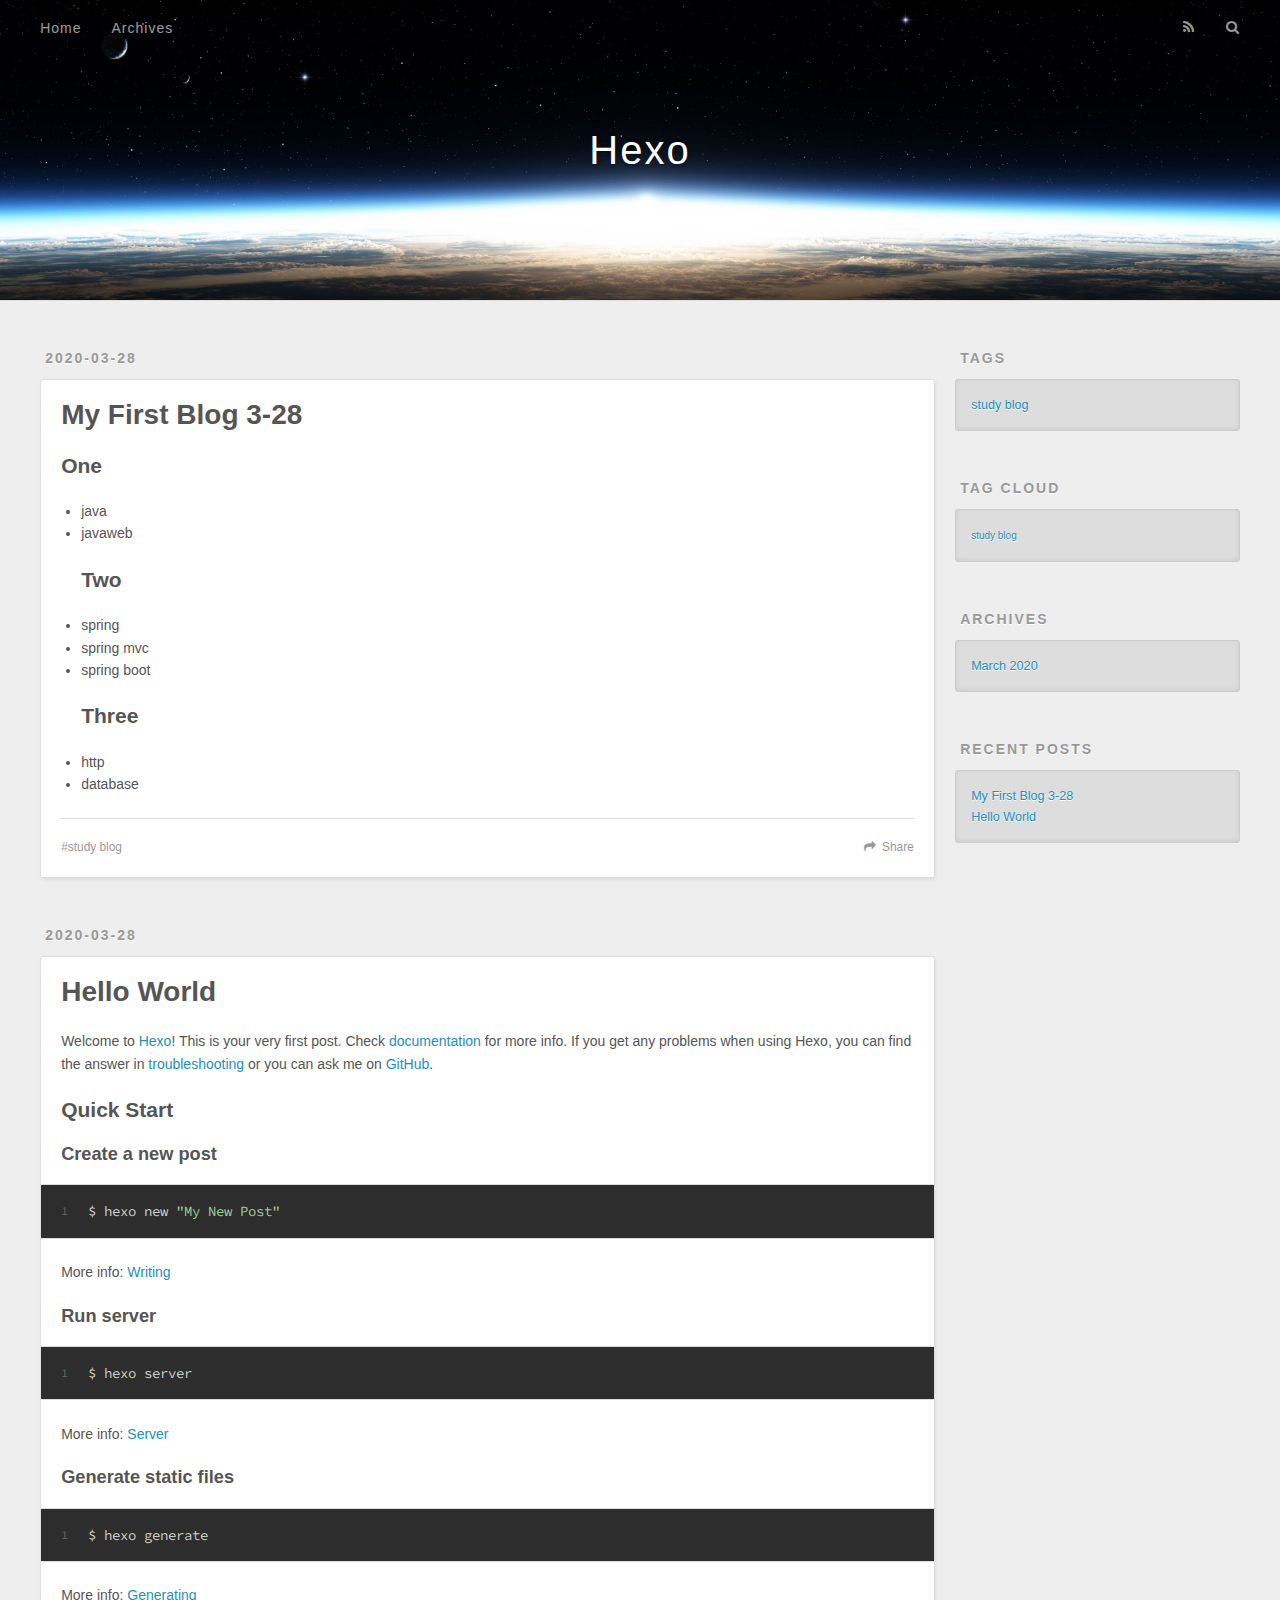
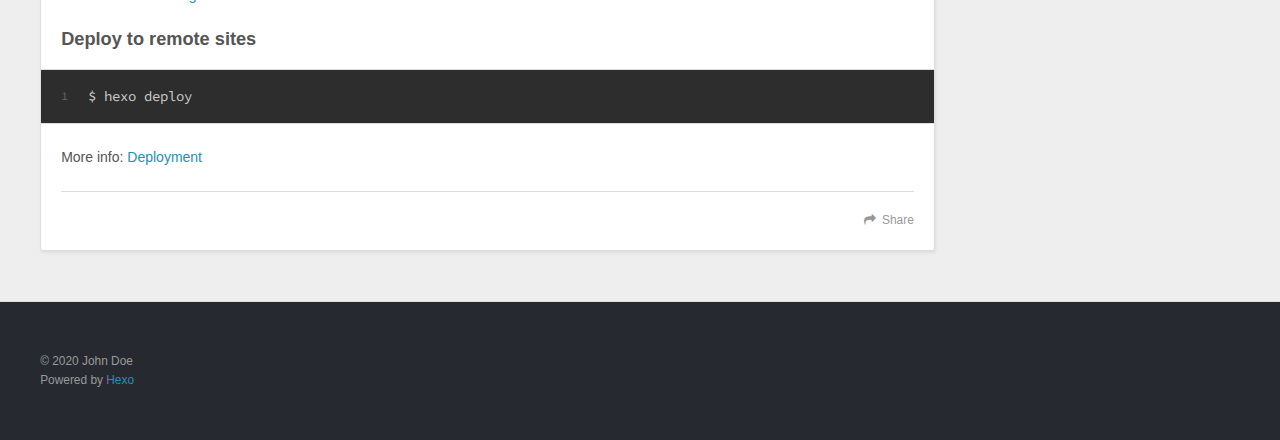
==== index.html @ d1d476d4 "Site updated: 2020-03-28 10:46:43" ====
<!DOCTYPE html>
<html>
<head>
  <meta charset="utf-8">
  

  
  <title>Hexo</title>
  <meta name="viewport" content="width=device-width, initial-scale=1, maximum-scale=1">
  <meta property="og:type" content="website">
<meta property="og:title" content="Hexo">
<meta property="og:url" content="http://yoursite.com/index.html">
<meta property="og:site_name" content="Hexo">
<meta property="og:locale" content="en_US">
<meta property="article:author" content="John Doe">
<meta name="twitter:card" content="summary">
  
    <link rel="alternate" href="/atom.xml" title="Hexo" type="application/atom+xml">
  
  
    <link rel="icon" href="/favicon.png">
  
  
    <link href="//fonts.googleapis.com/css?family=Source+Code+Pro" rel="stylesheet" type="text/css">
  
  
<link rel="stylesheet" href="/css/style.css">

<meta name="generator" content="Hexo 4.2.0"></head>

<body>
  <div id="container">
    <div id="wrap">
      <header id="header">
  <div id="banner"></div>
  <div id="header-outer" class="outer">
    <div id="header-title" class="inner">
      <h1 id="logo-wrap">
        <a href="/" id="logo">Hexo</a>
      </h1>
      
    </div>
    <div id="header-inner" class="inner">
      <nav id="main-nav">
        <a id="main-nav-toggle" class="nav-icon"></a>
        
          <a class="main-nav-link" href="/">Home</a>
        
          <a class="main-nav-link" href="/archives">Archives</a>
        
      </nav>
      <nav id="sub-nav">
        
          <a id="nav-rss-link" class="nav-icon" href="/atom.xml" title="RSS Feed"></a>
        
        <a id="nav-search-btn" class="nav-icon" title="Search"></a>
      </nav>
      <div id="search-form-wrap">
        <form action="//google.com/search" method="get" accept-charset="UTF-8" class="search-form"><input type="search" name="q" class="search-form-input" placeholder="Search"><button type="submit" class="search-form-submit">&#xF002;</button><input type="hidden" name="sitesearch" value="http://yoursite.com"></form>
      </div>
    </div>
  </div>
</header>
      <div class="outer">
        <section id="main">
  
    <article id="post-My-First-Blog-3-28" class="article article-type-post" itemscope itemprop="blogPost">
  <div class="article-meta">
    <a href="/2020/03/28/My-First-Blog-3-28/" class="article-date">
  <time datetime="2020-03-28T01:59:58.000Z" itemprop="datePublished">2020-03-28</time>
</a>
    
  </div>
  <div class="article-inner">
    
    
      <header class="article-header">
        
  
    <h1 itemprop="name">
      <a class="article-title" href="/2020/03/28/My-First-Blog-3-28/">My First Blog 3-28</a>
    </h1>
  

      </header>
    
    <div class="article-entry" itemprop="articleBody">
      
        <h2 id="One"><a href="#One" class="headerlink" title="One"></a>One</h2><ul>
<li>java</li>
<li>javaweb<h2 id="Two"><a href="#Two" class="headerlink" title="Two"></a>Two</h2></li>
<li>spring</li>
<li>spring mvc</li>
<li>spring boot<h2 id="Three"><a href="#Three" class="headerlink" title="Three"></a>Three</h2></li>
<li>http</li>
<li>database</li>
</ul>

      
    </div>
    <footer class="article-footer">
      <a data-url="http://yoursite.com/2020/03/28/My-First-Blog-3-28/" data-id="ck8azjm8k0001fwuuc8v76809" class="article-share-link">Share</a>
      
      
  <ul class="article-tag-list" itemprop="keywords"><li class="article-tag-list-item"><a class="article-tag-list-link" href="/tags/study-blog/" rel="tag">study blog</a></li></ul>

    </footer>
  </div>
  
</article>


  
    <article id="post-hello-world" class="article article-type-post" itemscope itemprop="blogPost">
  <div class="article-meta">
    <a href="/2020/03/28/hello-world/" class="article-date">
  <time datetime="2020-03-28T01:49:48.138Z" itemprop="datePublished">2020-03-28</time>
</a>
    
  </div>
  <div class="article-inner">
    
    
      <header class="article-header">
        
  
    <h1 itemprop="name">
      <a class="article-title" href="/2020/03/28/hello-world/">Hello World</a>
    </h1>
  

      </header>
    
    <div class="article-entry" itemprop="articleBody">
      
        <p>Welcome to <a href="https://hexo.io/" target="_blank" rel="noopener">Hexo</a>! This is your very first post. Check <a href="https://hexo.io/docs/" target="_blank" rel="noopener">documentation</a> for more info. If you get any problems when using Hexo, you can find the answer in <a href="https://hexo.io/docs/troubleshooting.html" target="_blank" rel="noopener">troubleshooting</a> or you can ask me on <a href="https://github.com/hexojs/hexo/issues" target="_blank" rel="noopener">GitHub</a>.</p>
<h2 id="Quick-Start"><a href="#Quick-Start" class="headerlink" title="Quick Start"></a>Quick Start</h2><h3 id="Create-a-new-post"><a href="#Create-a-new-post" class="headerlink" title="Create a new post"></a>Create a new post</h3><figure class="highlight bash"><table><tr><td class="gutter"><pre><span class="line">1</span><br></pre></td><td class="code"><pre><span class="line">$ hexo new <span class="string">"My New Post"</span></span><br></pre></td></tr></table></figure>

<p>More info: <a href="https://hexo.io/docs/writing.html" target="_blank" rel="noopener">Writing</a></p>
<h3 id="Run-server"><a href="#Run-server" class="headerlink" title="Run server"></a>Run server</h3><figure class="highlight bash"><table><tr><td class="gutter"><pre><span class="line">1</span><br></pre></td><td class="code"><pre><span class="line">$ hexo server</span><br></pre></td></tr></table></figure>

<p>More info: <a href="https://hexo.io/docs/server.html" target="_blank" rel="noopener">Server</a></p>
<h3 id="Generate-static-files"><a href="#Generate-static-files" class="headerlink" title="Generate static files"></a>Generate static files</h3><figure class="highlight bash"><table><tr><td class="gutter"><pre><span class="line">1</span><br></pre></td><td class="code"><pre><span class="line">$ hexo generate</span><br></pre></td></tr></table></figure>

<p>More info: <a href="https://hexo.io/docs/generating.html" target="_blank" rel="noopener">Generating</a></p>
<h3 id="Deploy-to-remote-sites"><a href="#Deploy-to-remote-sites" class="headerlink" title="Deploy to remote sites"></a>Deploy to remote sites</h3><figure class="highlight bash"><table><tr><td class="gutter"><pre><span class="line">1</span><br></pre></td><td class="code"><pre><span class="line">$ hexo deploy</span><br></pre></td></tr></table></figure>

<p>More info: <a href="https://hexo.io/docs/one-command-deployment.html" target="_blank" rel="noopener">Deployment</a></p>

      
    </div>
    <footer class="article-footer">
      <a data-url="http://yoursite.com/2020/03/28/hello-world/" data-id="ck8azjm820000fwuu5smj1quz" class="article-share-link">Share</a>
      
      
    </footer>
  </div>
  
</article>


  


</section>
        
          <aside id="sidebar">
  
    

  
    
  <div class="widget-wrap">
    <h3 class="widget-title">Tags</h3>
    <div class="widget">
      <ul class="tag-list" itemprop="keywords"><li class="tag-list-item"><a class="tag-list-link" href="/tags/study-blog/" rel="tag">study blog</a></li></ul>
    </div>
  </div>


  
    
  <div class="widget-wrap">
    <h3 class="widget-title">Tag Cloud</h3>
    <div class="widget tagcloud">
      <a href="/tags/study-blog/" style="font-size: 10px;">study blog</a>
    </div>
  </div>

  
    
  <div class="widget-wrap">
    <h3 class="widget-title">Archives</h3>
    <div class="widget">
      <ul class="archive-list"><li class="archive-list-item"><a class="archive-list-link" href="/archives/2020/03/">March 2020</a></li></ul>
    </div>
  </div>


  
    
  <div class="widget-wrap">
    <h3 class="widget-title">Recent Posts</h3>
    <div class="widget">
      <ul>
        
          <li>
            <a href="/2020/03/28/My-First-Blog-3-28/">My First Blog 3-28</a>
          </li>
        
          <li>
            <a href="/2020/03/28/hello-world/">Hello World</a>
          </li>
        
      </ul>
    </div>
  </div>

  
</aside>
        
      </div>
      <footer id="footer">
  
  <div class="outer">
    <div id="footer-info" class="inner">
      &copy; 2020 John Doe<br>
      Powered by <a href="http://hexo.io/" target="_blank">Hexo</a>
    </div>
  </div>
</footer>
    </div>
    <nav id="mobile-nav">
  
    <a href="/" class="mobile-nav-link">Home</a>
  
    <a href="/archives" class="mobile-nav-link">Archives</a>
  
</nav>
    

<script src="//ajax.googleapis.com/ajax/libs/jquery/2.0.3/jquery.min.js"></script>


  
<link rel="stylesheet" href="/fancybox/jquery.fancybox.css">

  
<script src="/fancybox/jquery.fancybox.pack.js"></script>




<script src="/js/script.js"></script>




  </div>
</body>
</html>
---- css/style.css ----
body {
  width: 100%;
}
body:before,
body:after {
  content: "";
  display: table;
}
body:after {
  clear: both;
}
html,
body,
div,
span,
applet,
object,
iframe,
h1,
h2,
h3,
h4,
h5,
h6,
p,
blockquote,
pre,
a,
abbr,
acronym,
address,
big,
cite,
code,
del,
dfn,
em,
img,
ins,
kbd,
q,
s,
samp,
small,
strike,
strong,
sub,
sup,
tt,
var,
dl,
dt,
dd,
ol,
ul,
li,
fieldset,
form,
label,
legend,
table,
caption,
tbody,
tfoot,
thead,
tr,
th,
td {
  margin: 0;
  padding: 0;
  border: 0;
  outline: 0;
  font-weight: inherit;
  font-style: inherit;
  font-family: inherit;
  font-size: 100%;
  vertical-align: baseline;
}
body {
  line-height: 1;
  color: #000;
  background: #fff;
}
ol,
ul {
  list-style: none;
}
table {
  border-collapse: separate;
  border-spacing: 0;
  vertical-align: middle;
}
caption,
th,
td {
  text-align: left;
  font-weight: normal;
  vertical-align: middle;
}
a img {
  border: none;
}
input,
button {
  margin: 0;
  padding: 0;
}
input::-moz-focus-inner,
button::-moz-focus-inner {
  border: 0;
  padding: 0;
}
@font-face {
  font-family: FontAwesome;
  font-style: normal;
  font-weight: normal;
  src: url("fonts/fontawesome-webfont.eot?v=#4.0.3");
  src: url("fonts/fontawesome-webfont.eot?#iefix&v=#4.0.3") format("embedded-opentype"), url("fonts/fontawesome-webfont.woff?v=#4.0.3") format("woff"), url("fonts/fontawesome-webfont.ttf?v=#4.0.3") format("truetype"), url("fonts/fontawesome-webfont.svg#fontawesomeregular?v=#4.0.3") format("svg");
}
html,
body,
#container {
  height: 100%;
}
body {
  background: #eee;
  font: 14px -apple-system, BlinkMacSystemFont, "Segoe UI", "Roboto", "Oxygen", "Ubuntu", "Cantarell", "Fira Sans", "Droid Sans", "Helvetica Neue", sans-serif;
  -webkit-text-size-adjust: 100%;
}
.outer {
  max-width: 1220px;
  margin: 0 auto;
  padding: 0 20px;
}
.outer:before,
.outer:after {
  content: "";
  display: table;
}
.outer:after {
  clear: both;
}
.inner {
  display: inline;
  float: left;
  width: 98.33333333333333%;
  margin: 0 0.833333333333333%;
}
.left,
.alignleft {
  float: left;
}
.right,
.alignright {
  float: right;
}
.clear {
  clear: both;
}
#container {
  position: relative;
}
.mobile-nav-on {
  overflow: hidden;
}
#wrap {
  height: 100%;
  width: 100%;
  position: absolute;
  top: 0;
  left: 0;
  -webkit-transition: 0.2s ease-out;
  -moz-transition: 0.2s ease-out;
  -ms-transition: 0.2s ease-out;
  transition: 0.2s ease-out;
  z-index: 1;
  background: #eee;
}
.mobile-nav-on #wrap {
  left: 280px;
}
@media screen and (min-width: 768px) {
  #main {
    display: inline;
    float: left;
    width: 73.33333333333333%;
    margin: 0 0.833333333333333%;
  }
}
.article-date,
.article-category-link,
.archive-year,
.widget-title {
  text-decoration: none;
  text-transform: uppercase;
  letter-spacing: 2px;
  color: #999;
  margin-bottom: 1em;
  margin-left: 5px;
  line-height: 1em;
  text-shadow: 0 1px #fff;
  font-weight: bold;
}
.article-inner,
.archive-article-inner {
  background: #fff;
  -webkit-box-shadow: 1px 2px 3px #ddd;
  box-shadow: 1px 2px 3px #ddd;
  border: 1px solid #ddd;
  border-radius: 3px;
}
.article-entry h1,
.widget h1 {
  font-size: 2em;
}
.article-entry h2,
.widget h2 {
  font-size: 1.5em;
}
.article-entry h3,
.widget h3 {
  font-size: 1.3em;
}
.article-entry h4,
.widget h4 {
  font-size: 1.2em;
}
.article-entry h5,
.widget h5 {
  font-size: 1em;
}
.article-entry h6,
.widget h6 {
  font-size: 1em;
  color: #999;
}
.article-entry hr,
.widget hr {
  border: 1px dashed #ddd;
}
.article-entry strong,
.widget strong {
  font-weight: bold;
}
.article-entry em,
.widget em,
.article-entry cite,
.widget cite {
  font-style: italic;
}
.article-entry sup,
.widget sup,
.article-entry sub,
.widget sub {
  font-size: 0.75em;
  line-height: 0;
  position: relative;
  vertical-align: baseline;
}
.article-entry sup,
.widget sup {
  top: -0.5em;
}
.article-entry sub,
.widget sub {
  bottom: -0.2em;
}
.article-entry small,
.widget small {
  font-size: 0.85em;
}
.article-entry acronym,
.widget acronym,
.article-entry abbr,
.widget abbr {
  border-bottom: 1px dotted;
}
.article-entry ul,
.widget ul,
.article-entry ol,
.widget ol,
.article-entry dl,
.widget dl {
  margin: 0 20px;
  line-height: 1.6em;
}
.article-entry ul ul,
.widget ul ul,
.article-entry ol ul,
.widget ol ul,
.article-entry ul ol,
.widget ul ol,
.article-entry ol ol,
.widget ol ol {
  margin-top: 0;
  margin-bottom: 0;
}
.article-entry ul,
.widget ul {
  list-style: disc;
}
.article-entry ol,
.widget ol {
  list-style: decimal;
}
.article-entry dt,
.widget dt {
  font-weight: bold;
}
#header {
  height: 300px;
  position: relative;
  border-bottom: 1px solid #ddd;
}
#header:before,
#header:after {
  content: "";
  position: absolute;
  left: 0;
  right: 0;
  height: 40px;
}
#header:before {
  top: 0;
  background: -webkit-linear-gradient(rgba(0,0,0,0.2), transparent);
  background: -moz-linear-gradient(rgba(0,0,0,0.2), transparent);
  background: -ms-linear-gradient(rgba(0,0,0,0.2), transparent);
  background: linear-gradient(rgba(0,0,0,0.2), transparent);
}
#header:after {
  bottom: 0;
  background: -webkit-linear-gradient(transparent, rgba(0,0,0,0.2));
  background: -moz-linear-gradient(transparent, rgba(0,0,0,0.2));
  background: -ms-linear-gradient(transparent, rgba(0,0,0,0.2));
  background: linear-gradient(transparent, rgba(0,0,0,0.2));
}
#header-outer {
  height: 100%;
  position: relative;
}
#header-inner {
  position: relative;
  overflow: hidden;
}
#banner {
  position: absolute;
  top: 0;
  left: 0;
  width: 100%;
  height: 100%;
  background: url("images/banner.jpg") center #000;
  -webkit-background-size: cover;
  -moz-background-size: cover;
  background-size: cover;
  z-index: -1;
}
#header-title {
  text-align: center;
  height: 40px;
  position: absolute;
  top: 50%;
  left: 0;
  margin-top: -20px;
}
#logo,
#subtitle {
  text-decoration: none;
  color: #fff;
  font-weight: 300;
  text-shadow: 0 1px 4px rgba(0,0,0,0.3);
}
#logo {
  font-size: 40px;
  line-height: 40px;
  letter-spacing: 2px;
}
#subtitle {
  font-size: 16px;
  line-height: 16px;
  letter-spacing: 1px;
}
#subtitle-wrap {
  margin-top: 16px;
}
#main-nav {
  float: left;
  margin-left: -15px;
}
.nav-icon,
.main-nav-link {
  float: left;
  color: #fff;
  opacity: 0.6;
  text-decoration: none;
  text-shadow: 0 1px rgba(0,0,0,0.2);
  -webkit-transition: opacity 0.2s;
  -moz-transition: opacity 0.2s;
  -ms-transition: opacity 0.2s;
  transition: opacity 0.2s;
  display: block;
  padding: 20px 15px;
}
.nav-icon:hover,
.main-nav-link:hover {
  opacity: 1;
}
.nav-icon {
  font-family: FontAwesome;
  text-align: center;
  font-size: 14px;
  width: 14px;
  height: 14px;
  padding: 20px 15px;
  position: relative;
  cursor: pointer;
}
.main-nav-link {
  font-weight: 300;
  letter-spacing: 1px;
}
@media screen and (max-width: 479px) {
  .main-nav-link {
    display: none;
  }
}
#main-nav-toggle {
  display: none;
}
#main-nav-toggle:before {
  content: "\f0c9";
}
@media screen and (max-width: 479px) {
  #main-nav-toggle {
    display: block;
  }
}
#sub-nav {
  float: right;
  margin-right: -15px;
}
#nav-rss-link:before {
  content: "\f09e";
}
#nav-search-btn:before {
  content: "\f002";
}
#search-form-wrap {
  position: absolute;
  top: 15px;
  width: 150px;
  height: 30px;
  right: -150px;
  opacity: 0;
  -webkit-transition: 0.2s ease-out;
  -moz-transition: 0.2s ease-out;
  -ms-transition: 0.2s ease-out;
  transition: 0.2s ease-out;
}
#search-form-wrap.on {
  opacity: 1;
  right: 0;
}
@media screen and (max-width: 479px) {
  #search-form-wrap {
    width: 100%;
    right: -100%;
  }
}
.search-form {
  position: absolute;
  top: 0;
  left: 0;
  right: 0;
  background: #fff;
  padding: 5px 15px;
  border-radius: 15px;
  -webkit-box-shadow: 0 0 10px rgba(0,0,0,0.3);
  box-shadow: 0 0 10px rgba(0,0,0,0.3);
}
.search-form-input {
  border: none;
  background: none;
  color: #555;
  width: 100%;
  font: 13px -apple-system, BlinkMacSystemFont, "Segoe UI", "Roboto", "Oxygen", "Ubuntu", "Cantarell", "Fira Sans", "Droid Sans", "Helvetica Neue", sans-serif;
  outline: none;
}
.search-form-input::-webkit-search-results-decoration,
.search-form-input::-webkit-search-cancel-button {
  -webkit-appearance: none;
}
.search-form-submit {
  position: absolute;
  top: 50%;
  right: 10px;
  margin-top: -7px;
  font: 13px FontAwesome;
  border: none;
  background: none;
  color: #bbb;
  cursor: pointer;
}
.search-form-submit:hover,
.search-form-submit:focus {
  color: #777;
}
.article {
  margin: 50px 0;
}
.article-inner {
  overflow: hidden;
}
.article-meta:before,
.article-meta:after {
  content: "";
  display: table;
}
.article-meta:after {
  clear: both;
}
.article-date {
  float: left;
}
.article-category {
  float: left;
  line-height: 1em;
  color: #ccc;
  text-shadow: 0 1px #fff;
  margin-left: 8px;
}
.article-category:before {
  content: "\2022";
}
.article-category-link {
  margin: 0 12px 1em;
}
.article-header {
  padding: 20px 20px 0;
}
.article-title {
  text-decoration: none;
  font-size: 2em;
  font-weight: bold;
  color: #555;
  line-height: 1.1em;
  -webkit-transition: color 0.2s;
  -moz-transition: color 0.2s;
  -ms-transition: color 0.2s;
  transition: color 0.2s;
}
a.article-title:hover {
  color: #258fb8;
}
.article-entry {
  color: #555;
  padding: 0 20px;
}
.article-entry:before,
.article-entry:after {
  content: "";
  display: table;
}
.article-entry:after {
  clear: both;
}
.article-entry p,
.article-entry table {
  line-height: 1.6em;
  margin: 1.6em 0;
}
.article-entry h1,
.article-entry h2,
.article-entry h3,
.article-entry h4,
.article-entry h5,
.article-entry h6 {
  font-weight: bold;
}
.article-entry h1,
.article-entry h2,
.article-entry h3,
.article-entry h4,
.article-entry h5,
.article-entry h6 {
  line-height: 1.1em;
  margin: 1.1em 0;
}
.article-entry a {
  color: #258fb8;
  text-decoration: none;
}
.article-entry a:hover {
  text-decoration: underline;
}
.article-entry ul,
.article-entry ol,
.article-entry dl {
  margin-top: 1.6em;
  margin-bottom: 1.6em;
}
.article-entry img,
.article-entry video {
  max-width: 100%;
  height: auto;
  display: block;
  margin: auto;
}
.article-entry iframe {
  border: none;
}
.article-entry table {
  width: 100%;
  border-collapse: collapse;
  border-spacing: 0;
}
.article-entry th {
  font-weight: bold;
  border-bottom: 3px solid #ddd;
  padding-bottom: 0.5em;
}
.article-entry td {
  border-bottom: 1px solid #ddd;
  padding: 10px 0;
}
.article-entry blockquote {
  font-family: Georgia, "Times New Roman", serif;
  font-size: 1.4em;
  margin: 1.6em 20px;
  text-align: center;
}
.article-entry blockquote footer {
  font-size: 14px;
  margin: 1.6em 0;
  font-family: -apple-system, BlinkMacSystemFont, "Segoe UI", "Roboto", "Oxygen", "Ubuntu", "Cantarell", "Fira Sans", "Droid Sans", "Helvetica Neue", sans-serif;
}
.article-entry blockquote footer cite:before {
  content: "—";
  padding: 0 0.5em;
}
.article-entry .pullquote {
  text-align: left;
  width: 45%;
  margin: 0;
}
.article-entry .pullquote.left {
  margin-left: 0.5em;
  margin-right: 1em;
}
.article-entry .pullquote.right {
  margin-right: 0.5em;
  margin-left: 1em;
}
.article-entry .caption {
  color: #999;
  display: block;
  font-size: 0.9em;
  margin-top: 0.5em;
  position: relative;
  text-align: center;
}
.article-entry .video-container {
  position: relative;
  padding-top: 56.25%;
  height: 0;
  overflow: hidden;
}
.article-entry .video-container iframe,
.article-entry .video-container object,
.article-entry .video-container embed {
  position: absolute;
  top: 0;
  left: 0;
  width: 100%;
  height: 100%;
  margin-top: 0;
}
.article-more-link a {
  display: inline-block;
  line-height: 1em;
  padding: 6px 15px;
  border-radius: 15px;
  background: #eee;
  color: #999;
  text-shadow: 0 1px #fff;
  text-decoration: none;
}
.article-more-link a:hover {
  background: #258fb8;
  color: #fff;
  text-decoration: none;
  text-shadow: 0 1px #1e7293;
}
.article-footer {
  font-size: 0.85em;
  line-height: 1.6em;
  border-top: 1px solid #ddd;
  padding-top: 1.6em;
  margin: 0 20px 20px;
}
.article-footer:before,
.article-footer:after {
  content: "";
  display: table;
}
.article-footer:after {
  clear: both;
}
.article-footer a {
  color: #999;
  text-decoration: none;
}
.article-footer a:hover {
  color: #555;
}
.article-tag-list-item {
  float: left;
  margin-right: 10px;
}
.article-tag-list-link:before {
  content: "#";
}
.article-comment-link {
  float: right;
}
.article-comment-link:before {
  content: "\f075";
  font-family: FontAwesome;
  padding-right: 8px;
}
.article-share-link {
  cursor: pointer;
  float: right;
  margin-left: 20px;
}
.article-share-link:before {
  content: "\f064";
  font-family: FontAwesome;
  padding-right: 6px;
}
#article-nav {
  position: relative;
}
#article-nav:before,
#article-nav:after {
  content: "";
  display: table;
}
#article-nav:after {
  clear: both;
}
@media screen and (min-width: 768px) {
  #article-nav {
    margin: 50px 0;
  }
  #article-nav:before {
    width: 8px;
    height: 8px;
    position: absolute;
    top: 50%;
    left: 50%;
    margin-top: -4px;
    margin-left: -4px;
    content: "";
    border-radius: 50%;
    background: #ddd;
    -webkit-box-shadow: 0 1px 2px #fff;
    box-shadow: 0 1px 2px #fff;
  }
}
.article-nav-link-wrap {
  text-decoration: none;
  text-shadow: 0 1px #fff;
  color: #999;
  -webkit-box-sizing: border-box;
  -moz-box-sizing: border-box;
  box-sizing: border-box;
  margin-top: 50px;
  text-align: center;
  display: block;
}
.article-nav-link-wrap:hover {
  color: #555;
}
@media screen and (min-width: 768px) {
  .article-nav-link-wrap {
    width: 50%;
    margin-top: 0;
  }
}
@media screen and (min-width: 768px) {
  #article-nav-newer {
    float: left;
    text-align: right;
    padding-right: 20px;
  }
}
@media screen and (min-width: 768px) {
  #article-nav-older {
    float: right;
    text-align: left;
    padding-left: 20px;
  }
}
.article-nav-caption {
  text-transform: uppercase;
  letter-spacing: 2px;
  color: #ddd;
  line-height: 1em;
  font-weight: bold;
}
#article-nav-newer .article-nav-caption {
  margin-right: -2px;
}
.article-nav-title {
  font-size: 0.85em;
  line-height: 1.6em;
  margin-top: 0.5em;
}
.article-share-box {
  position: absolute;
  display: none;
  background: #fff;
  -webkit-box-shadow: 1px 2px 10px rgba(0,0,0,0.2);
  box-shadow: 1px 2px 10px rgba(0,0,0,0.2);
  border-radius: 3px;
  margin-left: -145px;
  overflow: hidden;
  z-index: 1;
}
.article-share-box.on {
  display: block;
}
.article-share-input {
  width: 100%;
  background: none;
  -webkit-box-sizing: border-box;
  -moz-box-sizing: border-box;
  box-sizing: border-box;
  font: 14px -apple-system, BlinkMacSystemFont, "Segoe UI", "Roboto", "Oxygen", "Ubuntu", "Cantarell", "Fira Sans", "Droid Sans", "Helvetica Neue", sans-serif;
  padding: 0 15px;
  color: #555;
  outline: none;
  border: 1px solid #ddd;
  border-radius: 3px 3px 0 0;
  height: 36px;
  line-height: 36px;
}
.article-share-links {
  background: #eee;
}
.article-share-links:before,
.article-share-links:after {
  content: "";
  display: table;
}
.article-share-links:after {
  clear: both;
}
.article-share-twitter,
.article-share-facebook,
.article-share-pinterest,
.article-share-google {
  width: 50px;
  height: 36px;
  display: block;
  float: left;
  position: relative;
  color: #999;
  text-shadow: 0 1px #fff;
}
.article-share-twitter:before,
.article-share-facebook:before,
.article-share-pinterest:before,
.article-share-google:before {
  font-size: 20px;
  font-family: FontAwesome;
  width: 20px;
  height: 20px;
  position: absolute;
  top: 50%;
  left: 50%;
  margin-top: -10px;
  margin-left: -10px;
  text-align: center;
}
.article-share-twitter:hover,
.article-share-facebook:hover,
.article-share-pinterest:hover,
.article-share-google:hover {
  color: #fff;
}
.article-share-twitter:before {
  content: "\f099";
}
.article-share-twitter:hover {
  background: #00aced;
  text-shadow: 0 1px #008abe;
}
.article-share-facebook:before {
  content: "\f09a";
}
.article-share-facebook:hover {
  background: #3b5998;
  text-shadow: 0 1px #2f477a;
}
.article-share-pinterest:before {
  content: "\f0d2";
}
.article-share-pinterest:hover {
  background: #cb2027;
  text-shadow: 0 1px #a21a1f;
}
.article-share-google:before {
  content: "\f0d5";
}
.article-share-google:hover {
  background: #dd4b39;
  text-shadow: 0 1px #be3221;
}
.article-gallery {
  background: #000;
  position: relative;
}
.article-gallery-photos {
  position: relative;
  overflow: hidden;
}
.article-gallery-img {
  display: none;
  max-width: 100%;
}
.article-gallery-img:first-child {
  display: block;
}
.article-gallery-img.loaded {
  position: absolute;
  display: block;
}
.article-gallery-img img {
  display: block;
  max-width: 100%;
  margin: 0 auto;
}
#comments {
  background: #fff;
  -webkit-box-shadow: 1px 2px 3px #ddd;
  box-shadow: 1px 2px 3px #ddd;
  padding: 20px;
  border: 1px solid #ddd;
  border-radius: 3px;
  margin: 50px 0;
}
#comments a {
  color: #258fb8;
}
.archives-wrap {
  margin: 50px 0;
}
.archives:before,
.archives:after {
  content: "";
  display: table;
}
.archives:after {
  clear: both;
}
.archive-year-wrap {
  margin-bottom: 1em;
}
.archives {
  -webkit-column-gap: 10px;
  -moz-column-gap: 10px;
  column-gap: 10px;
}
@media screen and (min-width: 480px) and (max-width: 767px) {
  .archives {
    -webkit-column-count: 2;
    -moz-column-count: 2;
    column-count: 2;
  }
}
@media screen and (min-width: 768px) {
  .archives {
    -webkit-column-count: 3;
    -moz-column-count: 3;
    column-count: 3;
  }
}
.archive-article {
  -webkit-column-break-inside: avoid;
  page-break-inside: avoid;
  overflow: hidden;
  break-inside: avoid-column;
}
.archive-article-inner {
  padding: 10px;
  margin-bottom: 15px;
}
.archive-article-title {
  text-decoration: none;
  font-weight: bold;
  color: #555;
  -webkit-transition: color 0.2s;
  -moz-transition: color 0.2s;
  -ms-transition: color 0.2s;
  transition: color 0.2s;
  line-height: 1.6em;
}
.archive-article-title:hover {
  color: #258fb8;
}
.archive-article-footer {
  margin-top: 1em;
}
.archive-article-date {
  color: #999;
  text-decoration: none;
  font-size: 0.85em;
  line-height: 1em;
  margin-bottom: 0.5em;
  display: block;
}
#page-nav {
  margin: 50px auto;
  background: #fff;
  -webkit-box-shadow: 1px 2px 3px #ddd;
  box-shadow: 1px 2px 3px #ddd;
  border: 1px solid #ddd;
  border-radius: 3px;
  text-align: center;
  color: #999;
  overflow: hidden;
}
#page-nav:before,
#page-nav:after {
  content: "";
  display: table;
}
#page-nav:after {
  clear: both;
}
#page-nav a,
#page-nav span {
  padding: 10px 20px;
  line-height: 1;
  height: 2ex;
}
#page-nav a {
  color: #999;
  text-decoration: none;
}
#page-nav a:hover {
  background: #999;
  color: #fff;
}
#page-nav .prev {
  float: left;
}
#page-nav .next {
  float: right;
}
#page-nav .page-number {
  display: inline-block;
}
@media screen and (max-width: 479px) {
  #page-nav .page-number {
    display: none;
  }
}
#page-nav .current {
  color: #555;
  font-weight: bold;
}
#page-nav .space {
  color: #ddd;
}
#footer {
  background: #262a30;
  padding: 50px 0;
  border-top: 1px solid #ddd;
  color: #999;
}
#footer a {
  color: #258fb8;
  text-decoration: none;
}
#footer a:hover {
  text-decoration: underline;
}
#footer-info {
  line-height: 1.6em;
  font-size: 0.85em;
}
.article-entry pre,
.article-entry .highlight {
  background: #2d2d2d;
  margin: 0 -20px;
  padding: 15px 20px;
  border-style: solid;
  border-color: #ddd;
  border-width: 1px 0;
  overflow: auto;
  color: #ccc;
  line-height: 22.400000000000002px;
}
.article-entry .highlight .gutter pre,
.article-entry .gist .gist-file .gist-data .line-numbers {
  color: #666;
  font-size: 0.85em;
}
.article-entry pre,
.article-entry code {
  font-family: "Source Code Pro", Consolas, Monaco, Menlo, Consolas, monospace;
}
.article-entry code {
  background: #eee;
  text-shadow: 0 1px #fff;
  padding: 0 0.3em;
}
.article-entry pre code {
  background: none;
  text-shadow: none;
  padding: 0;
}
.article-entry .highlight pre {
  border: none;
  margin: 0;
  padding: 0;
}
.article-entry .highlight table {
  margin: 0;
  width: auto;
}
.article-entry .highlight td {
  border: none;
  padding: 0;
}
.article-entry .highlight figcaption {
  font-size: 0.85em;
  color: #999;
  line-height: 1em;
  margin-bottom: 1em;
}
.article-entry .highlight figcaption:before,
.article-entry .highlight figcaption:after {
  content: "";
  display: table;
}
.article-entry .highlight figcaption:after {
  clear: both;
}
.article-entry .highlight figcaption a {
  float: right;
}
.article-entry .highlight .gutter pre {
  text-align: right;
  padding-right: 20px;
}
.article-entry .highlight .line {
  height: 22.400000000000002px;
}
.article-entry .highlight .line.marked {
  background: #515151;
}
.article-entry .gist {
  margin: 0 -20px;
  border-style: solid;
  border-color: #ddd;
  border-width: 1px 0;
  background: #2d2d2d;
  padding: 15px 20px 15px 0;
}
.article-entry .gist .gist-file {
  border: none;
  font-family: "Source Code Pro", Consolas, Monaco, Menlo, Consolas, monospace;
  margin: 0;
}
.article-entry .gist .gist-file .gist-data {
  background: none;
  border: none;
}
.article-entry .gist .gist-file .gist-data .line-numbers {
  background: none;
  border: none;
  padding: 0 20px 0 0;
}
.article-entry .gist .gist-file .gist-data .line-data {
  padding: 0 !important;
}
.article-entry .gist .gist-file .highlight {
  margin: 0;
  padding: 0;
  border: none;
}
.article-entry .gist .gist-file .gist-meta {
  background: #2d2d2d;
  color: #999;
  font: 0.85em -apple-system, BlinkMacSystemFont, "Segoe UI", "Roboto", "Oxygen", "Ubuntu", "Cantarell", "Fira Sans", "Droid Sans", "Helvetica Neue", sans-serif;
  text-shadow: 0 0;
  padding: 0;
  margin-top: 1em;
  margin-left: 20px;
}
.article-entry .gist .gist-file .gist-meta a {
  color: #258fb8;
  font-weight: normal;
}
.article-entry .gist .gist-file .gist-meta a:hover {
  text-decoration: underline;
}
pre .comment,
pre .title {
  color: #999;
}
pre .variable,
pre .attribute,
pre .tag,
pre .regexp,
pre .ruby .constant,
pre .xml .tag .title,
pre .xml .pi,
pre .xml .doctype,
pre .html .doctype,
pre .css .id,
pre .css .class,
pre .css .pseudo {
  color: #f2777a;
}
pre .number,
pre .preprocessor,
pre .built_in,
pre .literal,
pre .params,
pre .constant {
  color: #f99157;
}
pre .class,
pre .ruby .class .title,
pre .css .rules .attribute {
  color: #9c9;
}
pre .string,
pre .value,
pre .inheritance,
pre .header,
pre .ruby .symbol,
pre .xml .cdata {
  color: #9c9;
}
pre .css .hexcolor {
  color: #6cc;
}
pre .function,
pre .python .decorator,
pre .python .title,
pre .ruby .function .title,
pre .ruby .title .keyword,
pre .perl .sub,
pre .javascript .title,
pre .coffeescript .title {
  color: #69c;
}
pre .keyword,
pre .javascript .function {
  color: #c9c;
}
@media screen and (max-width: 479px) {
  #mobile-nav {
    position: absolute;
    top: 0;
    left: 0;
    width: 280px;
    height: 100%;
    background: #191919;
    border-right: 1px solid #fff;
  }
}
@media screen and (max-width: 479px) {
  .mobile-nav-link {
    display: block;
    color: #999;
    text-decoration: none;
    padding: 15px 20px;
    font-weight: bold;
  }
  .mobile-nav-link:hover {
    color: #fff;
  }
}
@media screen and (min-width: 768px) {
  #sidebar {
    display: inline;
    float: left;
    width: 23.333333333333332%;
    margin: 0 0.833333333333333%;
  }
}
.widget-wrap {
  margin: 50px 0;
}
.widget {
  color: #777;
  text-shadow: 0 1px #fff;
  background: #ddd;
  -webkit-box-shadow: 0 -1px 4px #ccc inset;
  box-shadow: 0 -1px 4px #ccc inset;
  border: 1px solid #ccc;
  padding: 15px;
  border-radius: 3px;
}
.widget a {
  color: #258fb8;
  text-decoration: none;
}
.widget a:hover {
  text-decoration: underline;
}
.widget ul ul,
.widget ol ul,
.widget dl ul,
.widget ul ol,
.widget ol ol,
.widget dl ol,
.widget ul dl,
.widget ol dl,
.widget dl dl {
  margin-left: 15px;
  list-style: disc;
}
.widget {
  line-height: 1.6em;
  word-wrap: break-word;
  font-size: 0.9em;
}
.widget ul,
.widget ol {
  list-style: none;
  margin: 0;
}
.widget ul ul,
.widget ol ul,
.widget ul ol,
.widget ol ol {
  margin: 0 20px;
}
.widget ul ul,
.widget ol ul {
  list-style: disc;
}
.widget ul ol,
.widget ol ol {
  list-style: decimal;
}
.category-list-count,
.tag-list-count,
.archive-list-count {
  padding-left: 5px;
  color: #999;
  font-size: 0.85em;
}
.category-list-count:before,
.tag-list-count:before,
.archive-list-count:before {
  content: "(";
}
.category-list-count:after,
.tag-list-count:after,
.archive-list-count:after {
  content: ")";
}
.tagcloud a {
  margin-right: 5px;
  display: inline-block;
}
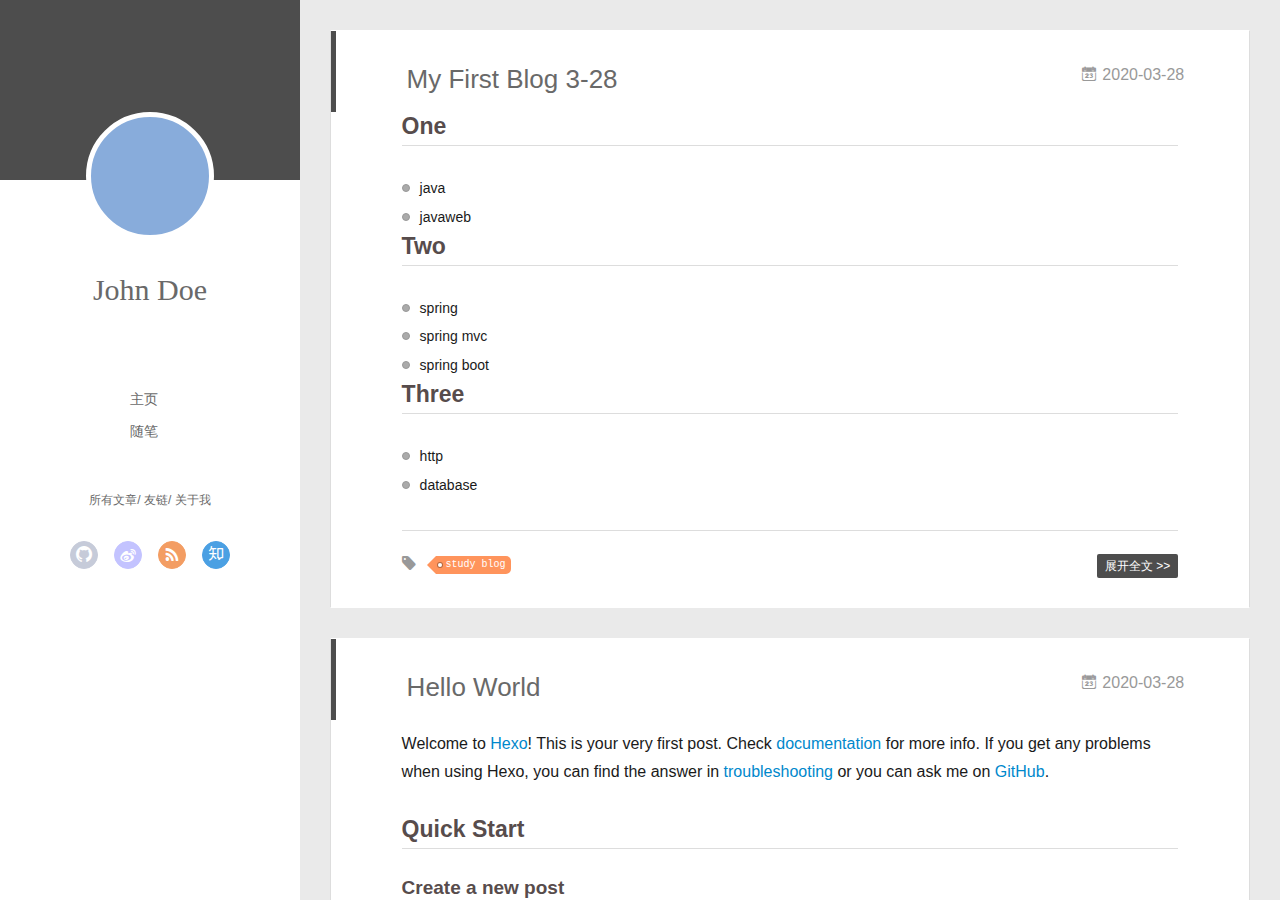
==== commit 5bcd8b2a: "Site updated: 2020-03-28 11:23:47" ====
--- a/index.html
+++ b/index.html
@@ -3,8 +3,9 @@
 <head>
   <meta charset="utf-8">
   
-
-  
+  <meta name="renderer" content="webkit">
+  <meta http-equiv="X-UA-Compatible" content="IE=edge" >
+  <link rel="dns-prefetch" href="http://yoursite.com">
   <title>Hexo</title>
   <meta name="viewport" content="width=device-width, initial-scale=1, maximum-scale=1">
   <meta property="og:type" content="website">
@@ -15,64 +16,144 @@
 <meta property="article:author" content="John Doe">
 <meta name="twitter:card" content="summary">
   
-    <link rel="alternate" href="/atom.xml" title="Hexo" type="application/atom+xml">
+    <link rel="alternative" href="/atom.xml" title="Hexo" type="application/atom+xml">
   
   
     <link rel="icon" href="/favicon.png">
   
-  
-    <link href="//fonts.googleapis.com/css?family=Source+Code+Pro" rel="stylesheet" type="text/css">
-  
-  
-<link rel="stylesheet" href="/css/style.css">
+  <link rel="stylesheet" type="text/css" href="/./main.0cf68a.css">
+  <style type="text/css">
+  
+    #container.show {
+      background: linear-gradient(200deg,#a0cfe4,#e8c37e);
+    }
+  </style>
+  
+
+  
 
 <meta name="generator" content="Hexo 4.2.0"></head>
 
 <body>
-  <div id="container">
-    <div id="wrap">
-      <header id="header">
-  <div id="banner"></div>
-  <div id="header-outer" class="outer">
-    <div id="header-title" class="inner">
-      <h1 id="logo-wrap">
-        <a href="/" id="logo">Hexo</a>
-      </h1>
-      
-    </div>
-    <div id="header-inner" class="inner">
-      <nav id="main-nav">
-        <a id="main-nav-toggle" class="nav-icon"></a>
-        
-          <a class="main-nav-link" href="/">Home</a>
-        
-          <a class="main-nav-link" href="/archives">Archives</a>
-        
-      </nav>
-      <nav id="sub-nav">
-        
-          <a id="nav-rss-link" class="nav-icon" href="/atom.xml" title="RSS Feed"></a>
-        
-        <a id="nav-search-btn" class="nav-icon" title="Search"></a>
-      </nav>
-      <div id="search-form-wrap">
-        <form action="//google.com/search" method="get" accept-charset="UTF-8" class="search-form"><input type="search" name="q" class="search-form-input" placeholder="Search"><button type="submit" class="search-form-submit">&#xF002;</button><input type="hidden" name="sitesearch" value="http://yoursite.com"></form>
-      </div>
-    </div>
-  </div>
-</header>
-      <div class="outer">
-        <section id="main">
-  
-    <article id="post-My-First-Blog-3-28" class="article article-type-post" itemscope itemprop="blogPost">
-  <div class="article-meta">
-    <a href="/2020/03/28/My-First-Blog-3-28/" class="article-date">
-  <time datetime="2020-03-28T01:59:58.000Z" itemprop="datePublished">2020-03-28</time>
-</a>
-    
-  </div>
+  <div id="container" q-class="show:isCtnShow">
+    <canvas id="anm-canvas" class="anm-canvas"></canvas>
+    <div class="left-col" q-class="show:isShow">
+      
+<div class="overlay" style="background: #4d4d4d"></div>
+<div class="intrude-less">
+	<header id="header" class="inner">
+		<a href="/" class="profilepic">
+			<img src="" class="js-avatar">
+		</a>
+		<hgroup>
+		  <h1 class="header-author"><a href="/">John Doe</a></h1>
+		</hgroup>
+		
+
+		<nav class="header-menu">
+			<ul>
+			
+				<li><a href="/">主页</a></li>
+	        
+				<li><a href="/tags/%E9%9A%8F%E7%AC%94/">随笔</a></li>
+	        
+			</ul>
+		</nav>
+		<nav class="header-smart-menu">
+    		
+    			
+    			<a q-on="click: openSlider(e, 'innerArchive')" href="javascript:void(0)">所有文章</a>
+    			
+            
+    			
+    			<a q-on="click: openSlider(e, 'friends')" href="javascript:void(0)">友链</a>
+    			
+            
+    			
+    			<a q-on="click: openSlider(e, 'aboutme')" href="javascript:void(0)">关于我</a>
+    			
+            
+		</nav>
+		<nav class="header-nav">
+			<div class="social">
+				
+					<a class="github" target="_blank" href="#" title="github"><i class="icon-github"></i></a>
+		        
+					<a class="weibo" target="_blank" href="#" title="weibo"><i class="icon-weibo"></i></a>
+		        
+					<a class="rss" target="_blank" href="#" title="rss"><i class="icon-rss"></i></a>
+		        
+					<a class="zhihu" target="_blank" href="#" title="zhihu"><i class="icon-zhihu"></i></a>
+		        
+			</div>
+		</nav>
+	</header>		
+</div>
+
+    </div>
+    <div class="mid-col" q-class="show:isShow,hide:isShow|isFalse">
+      
+<nav id="mobile-nav">
+  	<div class="overlay js-overlay" style="background: #4d4d4d"></div>
+	<div class="btnctn js-mobile-btnctn">
+  		<div class="slider-trigger list" q-on="click: openSlider(e)"><i class="icon icon-sort"></i></div>
+	</div>
+	<div class="intrude-less">
+		<header id="header" class="inner">
+			<div class="profilepic">
+				<img src="" class="js-avatar">
+			</div>
+			<hgroup>
+			  <h1 class="header-author js-header-author">John Doe</h1>
+			</hgroup>
+			
+			
+			
+				
+			
+				
+			
+			
+			
+			<nav class="header-nav">
+				<div class="social">
+					
+						<a class="github" target="_blank" href="#" title="github"><i class="icon-github"></i></a>
+			        
+						<a class="weibo" target="_blank" href="#" title="weibo"><i class="icon-weibo"></i></a>
+			        
+						<a class="rss" target="_blank" href="#" title="rss"><i class="icon-rss"></i></a>
+			        
+						<a class="zhihu" target="_blank" href="#" title="zhihu"><i class="icon-zhihu"></i></a>
+			        
+				</div>
+			</nav>
+
+			<nav class="header-menu js-header-menu">
+				<ul style="width: 50%">
+				
+				
+					<li style="width: 50%"><a href="/">主页</a></li>
+		        
+					<li style="width: 50%"><a href="/tags/%E9%9A%8F%E7%AC%94/">随笔</a></li>
+		        
+				</ul>
+			</nav>
+		</header>				
+	</div>
+	<div class="mobile-mask" style="display:none" q-show="isShow"></div>
+</nav>
+
+      <div id="wrapper" class="body-wrap">
+        <div class="menu-l">
+          <div class="canvas-wrap">
+            <canvas data-colors="#eaeaea" data-sectionHeight="100" data-contentId="js-content" id="myCanvas1" class="anm-canvas"></canvas>
+          </div>
+          <div id="js-content" class="content-ll">
+            
+  
+    <article id="post-My-First-Blog-3-28" class="article article-type-post  article-index" itemscope itemprop="blogPost">
   <div class="article-inner">
-    
     
       <header class="article-header">
         
@@ -82,6 +163,11 @@
     </h1>
   
 
+        
+        <a href="/2020/03/28/My-First-Blog-3-28/" class="archive-article-date">
+  	<time datetime="2020-03-28T01:59:58.000Z" itemprop="datePublished"><i class="icon-calendar icon"></i>2020-03-28</time>
+</a>
+        
       </header>
     
     <div class="article-entry" itemprop="articleBody">
@@ -97,29 +183,59 @@
 </ul>
 
       
-    </div>
-    <footer class="article-footer">
-      <a data-url="http://yoursite.com/2020/03/28/My-First-Blog-3-28/" data-id="ck8azjm8k0001fwuuc8v76809" class="article-share-link">Share</a>
-      
-      
-  <ul class="article-tag-list" itemprop="keywords"><li class="article-tag-list-item"><a class="article-tag-list-link" href="/tags/study-blog/" rel="tag">study blog</a></li></ul>
-
-    </footer>
+
+      
+    </div>
+    <div class="article-info article-info-index">
+      
+      
+	<div class="article-tag tagcloud">
+		<i class="icon-price-tags icon"></i>
+		<ul class="article-tag-list">
+			 
+        		<li class="article-tag-list-item">
+        			<a href="javascript:void(0)" class="js-tag article-tag-list-link color1">study blog</a>
+        		</li>
+      		
+		</ul>
+	</div>
+
+      
+
+      
+        <p class="article-more-link">
+          <a class="article-more-a" href="/2020/03/28/My-First-Blog-3-28/">展开全文 >></a>
+        </p>
+      
+
+      
+      <div class="clearfix"></div>
+    </div>
   </div>
-  
 </article>
 
-
-  
-    <article id="post-hello-world" class="article article-type-post" itemscope itemprop="blogPost">
-  <div class="article-meta">
-    <a href="/2020/03/28/hello-world/" class="article-date">
-  <time datetime="2020-03-28T01:49:48.138Z" itemprop="datePublished">2020-03-28</time>
-</a>
-    
-  </div>
+<aside class="wrap-side-operation">
+    <div class="mod-side-operation">
+        
+        <div class="jump-container" id="js-jump-container" style="display:none;">
+            <a href="javascript:void(0)" class="mod-side-operation__jump-to-top">
+                <i class="icon-font icon-back"></i>
+            </a>
+            <div id="js-jump-plan-container" class="jump-plan-container" style="top: -11px;">
+                <i class="icon-font icon-plane jump-plane"></i>
+            </div>
+        </div>
+        
+        
+    </div>
+</aside>
+
+
+
+
+  
+    <article id="post-hello-world" class="article article-type-post  article-index" itemscope itemprop="blogPost">
   <div class="article-inner">
-    
     
       <header class="article-header">
         
@@ -129,6 +245,11 @@
     </h1>
   
 
+        
+        <a href="/2020/03/28/hello-world/" class="archive-article-date">
+  	<time datetime="2020-03-28T01:49:48.138Z" itemprop="datePublished"><i class="icon-calendar icon"></i>2020-03-28</time>
+</a>
+        
       </header>
     
     <div class="article-entry" itemprop="articleBody">
@@ -148,114 +269,296 @@
 <p>More info: <a href="https://hexo.io/docs/one-command-deployment.html" target="_blank" rel="noopener">Deployment</a></p>
 
       
-    </div>
-    <footer class="article-footer">
-      <a data-url="http://yoursite.com/2020/03/28/hello-world/" data-id="ck8azjm820000fwuu5smj1quz" class="article-share-link">Share</a>
-      
-      
-    </footer>
+
+      
+    </div>
+    <div class="article-info article-info-index">
+      
+      
+      
+
+      
+        <p class="article-more-link">
+          <a class="article-more-a" href="/2020/03/28/hello-world/">展开全文 >></a>
+        </p>
+      
+
+      
+      <div class="clearfix"></div>
+    </div>
   </div>
-  
 </article>
 
-
-  
-
-
-</section>
-        
-          <aside id="sidebar">
-  
-    
-
-  
-    
-  <div class="widget-wrap">
-    <h3 class="widget-title">Tags</h3>
-    <div class="widget">
-      <ul class="tag-list" itemprop="keywords"><li class="tag-list-item"><a class="tag-list-link" href="/tags/study-blog/" rel="tag">study blog</a></li></ul>
-    </div>
-  </div>
-
-
-  
-    
-  <div class="widget-wrap">
-    <h3 class="widget-title">Tag Cloud</h3>
-    <div class="widget tagcloud">
-      <a href="/tags/study-blog/" style="font-size: 10px;">study blog</a>
-    </div>
-  </div>
-
-  
-    
-  <div class="widget-wrap">
-    <h3 class="widget-title">Archives</h3>
-    <div class="widget">
-      <ul class="archive-list"><li class="archive-list-item"><a class="archive-list-link" href="/archives/2020/03/">March 2020</a></li></ul>
-    </div>
-  </div>
-
-
-  
-    
-  <div class="widget-wrap">
-    <h3 class="widget-title">Recent Posts</h3>
-    <div class="widget">
-      <ul>
-        
-          <li>
-            <a href="/2020/03/28/My-First-Blog-3-28/">My First Blog 3-28</a>
-          </li>
-        
-          <li>
-            <a href="/2020/03/28/hello-world/">Hello World</a>
-          </li>
-        
-      </ul>
-    </div>
-  </div>
-
-  
+<aside class="wrap-side-operation">
+    <div class="mod-side-operation">
+        
+        <div class="jump-container" id="js-jump-container" style="display:none;">
+            <a href="javascript:void(0)" class="mod-side-operation__jump-to-top">
+                <i class="icon-font icon-back"></i>
+            </a>
+            <div id="js-jump-plan-container" class="jump-plan-container" style="top: -11px;">
+                <i class="icon-font icon-plane jump-plane"></i>
+            </div>
+        </div>
+        
+        
+    </div>
 </aside>
-        
+
+
+
+
+  
+  
+
+
+          </div>
+        </div>
       </div>
       <footer id="footer">
-  
   <div class="outer">
-    <div id="footer-info" class="inner">
-      &copy; 2020 John Doe<br>
-      Powered by <a href="http://hexo.io/" target="_blank">Hexo</a>
+    <div id="footer-info">
+    	<div class="footer-left">
+    		&copy; 2020 John Doe
+    	</div>
+      	<div class="footer-right">
+      		<a href="http://hexo.io/" target="_blank">Hexo</a>  Theme <a href="https://github.com/litten/hexo-theme-yilia" target="_blank">Yilia</a> by Litten
+      	</div>
     </div>
   </div>
 </footer>
     </div>
-    <nav id="mobile-nav">
-  
-    <a href="/" class="mobile-nav-link">Home</a>
-  
-    <a href="/archives" class="mobile-nav-link">Archives</a>
-  
-</nav>
-    
-
-<script src="//ajax.googleapis.com/ajax/libs/jquery/2.0.3/jquery.min.js"></script>
-
-
-  
-<link rel="stylesheet" href="/fancybox/jquery.fancybox.css">
-
-  
-<script src="/fancybox/jquery.fancybox.pack.js"></script>
-
-
-
-
-<script src="/js/script.js"></script>
-
-
-
-
+    <script>
+	var yiliaConfig = {
+		mathjax: false,
+		isHome: true,
+		isPost: false,
+		isArchive: false,
+		isTag: false,
+		isCategory: false,
+		open_in_new: false,
+		toc_hide_index: true,
+		root: "/",
+		innerArchive: true,
+		showTags: false
+	}
+</script>
+
+<script>!function(t){function n(e){if(r[e])return r[e].exports;var i=r[e]={exports:{},id:e,loaded:!1};return t[e].call(i.exports,i,i.exports,n),i.loaded=!0,i.exports}var r={};n.m=t,n.c=r,n.p="./",n(0)}([function(t,n,r){r(195),t.exports=r(191)},function(t,n,r){var e=r(3),i=r(52),o=r(27),u=r(28),c=r(53),f="prototype",a=function(t,n,r){var s,l,h,v,p=t&a.F,d=t&a.G,y=t&a.S,g=t&a.P,b=t&a.B,m=d?e:y?e[n]||(e[n]={}):(e[n]||{})[f],x=d?i:i[n]||(i[n]={}),w=x[f]||(x[f]={});d&&(r=n);for(s in r)l=!p&&m&&void 0!==m[s],h=(l?m:r)[s],v=b&&l?c(h,e):g&&"function"==typeof h?c(Function.call,h):h,m&&u(m,s,h,t&a.U),x[s]!=h&&o(x,s,v),g&&w[s]!=h&&(w[s]=h)};e.core=i,a.F=1,a.G=2,a.S=4,a.P=8,a.B=16,a.W=32,a.U=64,a.R=128,t.exports=a},function(t,n,r){var e=r(6);t.exports=function(t){if(!e(t))throw TypeError(t+" is not an object!");return t}},function(t,n){var r=t.exports="undefined"!=typeof window&&window.Math==Math?window:"undefined"!=typeof self&&self.Math==Math?self:Function("return this")();"number"==typeof __g&&(__g=r)},function(t,n){t.exports=function(t){try{return!!t()}catch(t){return!0}}},function(t,n){var r=t.exports="undefined"!=typeof window&&window.Math==Math?window:"undefined"!=typeof self&&self.Math==Math?self:Function("return this")();"number"==typeof __g&&(__g=r)},function(t,n){t.exports=function(t){return"object"==typeof t?null!==t:"function"==typeof t}},function(t,n,r){var e=r(126)("wks"),i=r(76),o=r(3).Symbol,u="function"==typeof o;(t.exports=function(t){return e[t]||(e[t]=u&&o[t]||(u?o:i)("Symbol."+t))}).store=e},function(t,n){var r={}.hasOwnProperty;t.exports=function(t,n){return r.call(t,n)}},function(t,n,r){var e=r(94),i=r(33);t.exports=function(t){return e(i(t))}},function(t,n,r){t.exports=!r(4)(function(){return 7!=Object.defineProperty({},"a",{get:function(){return 7}}).a})},function(t,n,r){var e=r(2),i=r(167),o=r(50),u=Object.defineProperty;n.f=r(10)?Object.defineProperty:function(t,n,r){if(e(t),n=o(n,!0),e(r),i)try{return u(t,n,r)}catch(t){}if("get"in r||"set"in r)throw TypeError("Accessors not supported!");return"value"in r&&(t[n]=r.value),t}},function(t,n,r){t.exports=!r(18)(function(){return 7!=Object.defineProperty({},"a",{get:function(){return 7}}).a})},function(t,n,r){var e=r(14),i=r(22);t.exports=r(12)?function(t,n,r){return e.f(t,n,i(1,r))}:function(t,n,r){return t[n]=r,t}},function(t,n,r){var e=r(20),i=r(58),o=r(42),u=Object.defineProperty;n.f=r(12)?Object.defineProperty:function(t,n,r){if(e(t),n=o(n,!0),e(r),i)try{return u(t,n,r)}catch(t){}if("get"in r||"set"in r)throw TypeError("Accessors not supported!");return"value"in r&&(t[n]=r.value),t}},function(t,n,r){var e=r(40)("wks"),i=r(23),o=r(5).Symbol,u="function"==typeof o;(t.exports=function(t){return e[t]||(e[t]=u&&o[t]||(u?o:i)("Symbol."+t))}).store=e},function(t,n,r){var e=r(67),i=Math.min;t.exports=function(t){return t>0?i(e(t),9007199254740991):0}},function(t,n,r){var e=r(46);t.exports=function(t){return Object(e(t))}},function(t,n){t.exports=function(t){try{return!!t()}catch(t){return!0}}},function(t,n,r){var e=r(63),i=r(34);t.exports=Object.keys||function(t){return e(t,i)}},function(t,n,r){var e=r(21);t.exports=function(t){if(!e(t))throw TypeError(t+" is not an object!");return t}},function(t,n){t.exports=function(t){return"object"==typeof t?null!==t:"function"==typeof t}},function(t,n){t.exports=function(t,n){return{enumerable:!(1&t),configurable:!(2&t),writable:!(4&t),value:n}}},function(t,n){var r=0,e=Math.random();t.exports=function(t){return"Symbol(".concat(void 0===t?"":t,")_",(++r+e).toString(36))}},function(t,n){var r={}.hasOwnProperty;t.exports=function(t,n){return r.call(t,n)}},function(t,n){var r=t.exports={version:"2.4.0"};"number"==typeof __e&&(__e=r)},function(t,n){t.exports=function(t){if("function"!=typeof t)throw TypeError(t+" is not a function!");return t}},function(t,n,r){var e=r(11),i=r(66);t.exports=r(10)?function(t,n,r){return e.f(t,n,i(1,r))}:function(t,n,r){return t[n]=r,t}},function(t,n,r){var e=r(3),i=r(27),o=r(24),u=r(76)("src"),c="toString",f=Function[c],a=(""+f).split(c);r(52).inspectSource=function(t){return f.call(t)},(t.exports=function(t,n,r,c){var f="function"==typeof r;f&&(o(r,"name")||i(r,"name",n)),t[n]!==r&&(f&&(o(r,u)||i(r,u,t[n]?""+t[n]:a.join(String(n)))),t===e?t[n]=r:c?t[n]?t[n]=r:i(t,n,r):(delete t[n],i(t,n,r)))})(Function.prototype,c,function(){return"function"==typeof this&&this[u]||f.call(this)})},function(t,n,r){var e=r(1),i=r(4),o=r(46),u=function(t,n,r,e){var i=String(o(t)),u="<"+n;return""!==r&&(u+=" "+r+'="'+String(e).replace(/"/g,"&quot;")+'"'),u+">"+i+"</"+n+">"};t.exports=function(t,n){var r={};r[t]=n(u),e(e.P+e.F*i(function(){var n=""[t]('"');return n!==n.toLowerCase()||n.split('"').length>3}),"String",r)}},function(t,n,r){var e=r(115),i=r(46);t.exports=function(t){return e(i(t))}},function(t,n,r){var e=r(116),i=r(66),o=r(30),u=r(50),c=r(24),f=r(167),a=Object.getOwnPropertyDescriptor;n.f=r(10)?a:function(t,n){if(t=o(t),n=u(n,!0),f)try{return a(t,n)}catch(t){}if(c(t,n))return i(!e.f.call(t,n),t[n])}},function(t,n,r){var e=r(24),i=r(17),o=r(145)("IE_PROTO"),u=Object.prototype;t.exports=Object.getPrototypeOf||function(t){return t=i(t),e(t,o)?t[o]:"function"==typeof t.constructor&&t instanceof t.constructor?t.constructor.prototype:t instanceof Object?u:null}},function(t,n){t.exports=function(t){if(void 0==t)throw TypeError("Can't call method on  "+t);return t}},function(t,n){t.exports="constructor,hasOwnProperty,isPrototypeOf,propertyIsEnumerable,toLocaleString,toString,valueOf".split(",")},function(t,n){t.exports={}},function(t,n){t.exports=!0},function(t,n){n.f={}.propertyIsEnumerable},function(t,n,r){var e=r(14).f,i=r(8),o=r(15)("toStringTag");t.exports=function(t,n,r){t&&!i(t=r?t:t.prototype,o)&&e(t,o,{configurable:!0,value:n})}},function(t,n,r){var e=r(40)("keys"),i=r(23);t.exports=function(t){return e[t]||(e[t]=i(t))}},function(t,n,r){var e=r(5),i="__core-js_shared__",o=e[i]||(e[i]={});t.exports=function(t){return o[t]||(o[t]={})}},function(t,n){var r=Math.ceil,e=Math.floor;t.exports=function(t){return isNaN(t=+t)?0:(t>0?e:r)(t)}},function(t,n,r){var e=r(21);t.exports=function(t,n){if(!e(t))return t;var r,i;if(n&&"function"==typeof(r=t.toString)&&!e(i=r.call(t)))return i;if("function"==typeof(r=t.valueOf)&&!e(i=r.call(t)))return i;if(!n&&"function"==typeof(r=t.toString)&&!e(i=r.call(t)))return i;throw TypeError("Can't convert object to primitive value")}},function(t,n,r){var e=r(5),i=r(25),o=r(36),u=r(44),c=r(14).f;t.exports=function(t){var n=i.Symbol||(i.Symbol=o?{}:e.Symbol||{});"_"==t.charAt(0)||t in n||c(n,t,{value:u.f(t)})}},function(t,n,r){n.f=r(15)},function(t,n){var r={}.toString;t.exports=function(t){return r.call(t).slice(8,-1)}},function(t,n){t.exports=function(t){if(void 0==t)throw TypeError("Can't call method on  "+t);return t}},function(t,n,r){var e=r(4);t.exports=function(t,n){return!!t&&e(function(){n?t.call(null,function(){},1):t.call(null)})}},function(t,n,r){var e=r(53),i=r(115),o=r(17),u=r(16),c=r(203);t.exports=function(t,n){var r=1==t,f=2==t,a=3==t,s=4==t,l=6==t,h=5==t||l,v=n||c;return function(n,c,p){for(var d,y,g=o(n),b=i(g),m=e(c,p,3),x=u(b.length),w=0,S=r?v(n,x):f?v(n,0):void 0;x>w;w++)if((h||w in b)&&(d=b[w],y=m(d,w,g),t))if(r)S[w]=y;else if(y)switch(t){case 3:return!0;case 5:return d;case 6:return w;case 2:S.push(d)}else if(s)return!1;return l?-1:a||s?s:S}}},function(t,n,r){var e=r(1),i=r(52),o=r(4);t.exports=function(t,n){var r=(i.Object||{})[t]||Object[t],u={};u[t]=n(r),e(e.S+e.F*o(function(){r(1)}),"Object",u)}},function(t,n,r){var e=r(6);t.exports=function(t,n){if(!e(t))return t;var r,i;if(n&&"function"==typeof(r=t.toString)&&!e(i=r.call(t)))return i;if("function"==typeof(r=t.valueOf)&&!e(i=r.call(t)))return i;if(!n&&"function"==typeof(r=t.toString)&&!e(i=r.call(t)))return i;throw TypeError("Can't convert object to primitive value")}},function(t,n,r){var e=r(5),i=r(25),o=r(91),u=r(13),c="prototype",f=function(t,n,r){var a,s,l,h=t&f.F,v=t&f.G,p=t&f.S,d=t&f.P,y=t&f.B,g=t&f.W,b=v?i:i[n]||(i[n]={}),m=b[c],x=v?e:p?e[n]:(e[n]||{})[c];v&&(r=n);for(a in r)(s=!h&&x&&void 0!==x[a])&&a in b||(l=s?x[a]:r[a],b[a]=v&&"function"!=typeof x[a]?r[a]:y&&s?o(l,e):g&&x[a]==l?function(t){var n=function(n,r,e){if(this instanceof t){switch(arguments.length){case 0:return new t;case 1:return new t(n);case 2:return new t(n,r)}return new t(n,r,e)}return t.apply(this,arguments)};return n[c]=t[c],n}(l):d&&"function"==typeof l?o(Function.call,l):l,d&&((b.virtual||(b.virtual={}))[a]=l,t&f.R&&m&&!m[a]&&u(m,a,l)))};f.F=1,f.G=2,f.S=4,f.P=8,f.B=16,f.W=32,f.U=64,f.R=128,t.exports=f},function(t,n){var r=t.exports={version:"2.4.0"};"number"==typeof __e&&(__e=r)},function(t,n,r){var e=r(26);t.exports=function(t,n,r){if(e(t),void 0===n)return t;switch(r){case 1:return function(r){return t.call(n,r)};case 2:return function(r,e){return t.call(n,r,e)};case 3:return function(r,e,i){return t.call(n,r,e,i)}}return function(){return t.apply(n,arguments)}}},function(t,n,r){var e=r(183),i=r(1),o=r(126)("metadata"),u=o.store||(o.store=new(r(186))),c=function(t,n,r){var i=u.get(t);if(!i){if(!r)return;u.set(t,i=new e)}var o=i.get(n);if(!o){if(!r)return;i.set(n,o=new e)}return o},f=function(t,n,r){var e=c(n,r,!1);return void 0!==e&&e.has(t)},a=function(t,n,r){var e=c(n,r,!1);return void 0===e?void 0:e.get(t)},s=function(t,n,r,e){c(r,e,!0).set(t,n)},l=function(t,n){var r=c(t,n,!1),e=[];return r&&r.forEach(function(t,n){e.push(n)}),e},h=function(t){return void 0===t||"symbol"==typeof t?t:String(t)},v=function(t){i(i.S,"Reflect",t)};t.exports={store:u,map:c,has:f,get:a,set:s,keys:l,key:h,exp:v}},function(t,n,r){"use strict";if(r(10)){var e=r(69),i=r(3),o=r(4),u=r(1),c=r(127),f=r(152),a=r(53),s=r(68),l=r(66),h=r(27),v=r(73),p=r(67),d=r(16),y=r(75),g=r(50),b=r(24),m=r(180),x=r(114),w=r(6),S=r(17),_=r(137),O=r(70),E=r(32),P=r(71).f,j=r(154),F=r(76),M=r(7),A=r(48),N=r(117),T=r(146),I=r(155),k=r(80),L=r(123),R=r(74),C=r(130),D=r(160),U=r(11),W=r(31),G=U.f,B=W.f,V=i.RangeError,z=i.TypeError,q=i.Uint8Array,K="ArrayBuffer",J="Shared"+K,Y="BYTES_PER_ELEMENT",H="prototype",$=Array[H],X=f.ArrayBuffer,Q=f.DataView,Z=A(0),tt=A(2),nt=A(3),rt=A(4),et=A(5),it=A(6),ot=N(!0),ut=N(!1),ct=I.values,ft=I.keys,at=I.entries,st=$.lastIndexOf,lt=$.reduce,ht=$.reduceRight,vt=$.join,pt=$.sort,dt=$.slice,yt=$.toString,gt=$.toLocaleString,bt=M("iterator"),mt=M("toStringTag"),xt=F("typed_constructor"),wt=F("def_constructor"),St=c.CONSTR,_t=c.TYPED,Ot=c.VIEW,Et="Wrong length!",Pt=A(1,function(t,n){return Tt(T(t,t[wt]),n)}),jt=o(function(){return 1===new q(new Uint16Array([1]).buffer)[0]}),Ft=!!q&&!!q[H].set&&o(function(){new q(1).set({})}),Mt=function(t,n){if(void 0===t)throw z(Et);var r=+t,e=d(t);if(n&&!m(r,e))throw V(Et);return e},At=function(t,n){var r=p(t);if(r<0||r%n)throw V("Wrong offset!");return r},Nt=function(t){if(w(t)&&_t in t)return t;throw z(t+" is not a typed array!")},Tt=function(t,n){if(!(w(t)&&xt in t))throw z("It is not a typed array constructor!");return new t(n)},It=function(t,n){return kt(T(t,t[wt]),n)},kt=function(t,n){for(var r=0,e=n.length,i=Tt(t,e);e>r;)i[r]=n[r++];return i},Lt=function(t,n,r){G(t,n,{get:function(){return this._d[r]}})},Rt=function(t){var n,r,e,i,o,u,c=S(t),f=arguments.length,s=f>1?arguments[1]:void 0,l=void 0!==s,h=j(c);if(void 0!=h&&!_(h)){for(u=h.call(c),e=[],n=0;!(o=u.next()).done;n++)e.push(o.value);c=e}for(l&&f>2&&(s=a(s,arguments[2],2)),n=0,r=d(c.length),i=Tt(this,r);r>n;n++)i[n]=l?s(c[n],n):c[n];return i},Ct=function(){for(var t=0,n=arguments.length,r=Tt(this,n);n>t;)r[t]=arguments[t++];return r},Dt=!!q&&o(function(){gt.call(new q(1))}),Ut=function(){return gt.apply(Dt?dt.call(Nt(this)):Nt(this),arguments)},Wt={copyWithin:function(t,n){return D.call(Nt(this),t,n,arguments.length>2?arguments[2]:void 0)},every:function(t){return rt(Nt(this),t,arguments.length>1?arguments[1]:void 0)},fill:function(t){return C.apply(Nt(this),arguments)},filter:function(t){return It(this,tt(Nt(this),t,arguments.length>1?arguments[1]:void 0))},find:function(t){return et(Nt(this),t,arguments.length>1?arguments[1]:void 0)},findIndex:function(t){return it(Nt(this),t,arguments.length>1?arguments[1]:void 0)},forEach:function(t){Z(Nt(this),t,arguments.length>1?arguments[1]:void 0)},indexOf:function(t){return ut(Nt(this),t,arguments.length>1?arguments[1]:void 0)},includes:function(t){return ot(Nt(this),t,arguments.length>1?arguments[1]:void 0)},join:function(t){return vt.apply(Nt(this),arguments)},lastIndexOf:function(t){return st.apply(Nt(this),arguments)},map:function(t){return Pt(Nt(this),t,arguments.length>1?arguments[1]:void 0)},reduce:function(t){return lt.apply(Nt(this),arguments)},reduceRight:function(t){return ht.apply(Nt(this),arguments)},reverse:function(){for(var t,n=this,r=Nt(n).length,e=Math.floor(r/2),i=0;i<e;)t=n[i],n[i++]=n[--r],n[r]=t;return n},some:function(t){return nt(Nt(this),t,arguments.length>1?arguments[1]:void 0)},sort:function(t){return pt.call(Nt(this),t)},subarray:function(t,n){var r=Nt(this),e=r.length,i=y(t,e);return new(T(r,r[wt]))(r.buffer,r.byteOffset+i*r.BYTES_PER_ELEMENT,d((void 0===n?e:y(n,e))-i))}},Gt=function(t,n){return It(this,dt.call(Nt(this),t,n))},Bt=function(t){Nt(this);var n=At(arguments[1],1),r=this.length,e=S(t),i=d(e.length),o=0;if(i+n>r)throw V(Et);for(;o<i;)this[n+o]=e[o++]},Vt={entries:function(){return at.call(Nt(this))},keys:function(){return ft.call(Nt(this))},values:function(){return ct.call(Nt(this))}},zt=function(t,n){return w(t)&&t[_t]&&"symbol"!=typeof n&&n in t&&String(+n)==String(n)},qt=function(t,n){return zt(t,n=g(n,!0))?l(2,t[n]):B(t,n)},Kt=function(t,n,r){return!(zt(t,n=g(n,!0))&&w(r)&&b(r,"value"))||b(r,"get")||b(r,"set")||r.configurable||b(r,"writable")&&!r.writable||b(r,"enumerable")&&!r.enumerable?G(t,n,r):(t[n]=r.value,t)};St||(W.f=qt,U.f=Kt),u(u.S+u.F*!St,"Object",{getOwnPropertyDescriptor:qt,defineProperty:Kt}),o(function(){yt.call({})})&&(yt=gt=function(){return vt.call(this)});var Jt=v({},Wt);v(Jt,Vt),h(Jt,bt,Vt.values),v(Jt,{slice:Gt,set:Bt,constructor:function(){},toString:yt,toLocaleString:Ut}),Lt(Jt,"buffer","b"),Lt(Jt,"byteOffset","o"),Lt(Jt,"byteLength","l"),Lt(Jt,"length","e"),G(Jt,mt,{get:function(){return this[_t]}}),t.exports=function(t,n,r,f){f=!!f;var a=t+(f?"Clamped":"")+"Array",l="Uint8Array"!=a,v="get"+t,p="set"+t,y=i[a],g=y||{},b=y&&E(y),m=!y||!c.ABV,S={},_=y&&y[H],j=function(t,r){var e=t._d;return e.v[v](r*n+e.o,jt)},F=function(t,r,e){var i=t._d;f&&(e=(e=Math.round(e))<0?0:e>255?255:255&e),i.v[p](r*n+i.o,e,jt)},M=function(t,n){G(t,n,{get:function(){return j(this,n)},set:function(t){return F(this,n,t)},enumerable:!0})};m?(y=r(function(t,r,e,i){s(t,y,a,"_d");var o,u,c,f,l=0,v=0;if(w(r)){if(!(r instanceof X||(f=x(r))==K||f==J))return _t in r?kt(y,r):Rt.call(y,r);o=r,v=At(e,n);var p=r.byteLength;if(void 0===i){if(p%n)throw V(Et);if((u=p-v)<0)throw V(Et)}else if((u=d(i)*n)+v>p)throw V(Et);c=u/n}else c=Mt(r,!0),u=c*n,o=new X(u);for(h(t,"_d",{b:o,o:v,l:u,e:c,v:new Q(o)});l<c;)M(t,l++)}),_=y[H]=O(Jt),h(_,"constructor",y)):L(function(t){new y(null),new y(t)},!0)||(y=r(function(t,r,e,i){s(t,y,a);var o;return w(r)?r instanceof X||(o=x(r))==K||o==J?void 0!==i?new g(r,At(e,n),i):void 0!==e?new g(r,At(e,n)):new g(r):_t in r?kt(y,r):Rt.call(y,r):new g(Mt(r,l))}),Z(b!==Function.prototype?P(g).concat(P(b)):P(g),function(t){t in y||h(y,t,g[t])}),y[H]=_,e||(_.constructor=y));var A=_[bt],N=!!A&&("values"==A.name||void 0==A.name),T=Vt.values;h(y,xt,!0),h(_,_t,a),h(_,Ot,!0),h(_,wt,y),(f?new y(1)[mt]==a:mt in _)||G(_,mt,{get:function(){return a}}),S[a]=y,u(u.G+u.W+u.F*(y!=g),S),u(u.S,a,{BYTES_PER_ELEMENT:n,from:Rt,of:Ct}),Y in _||h(_,Y,n),u(u.P,a,Wt),R(a),u(u.P+u.F*Ft,a,{set:Bt}),u(u.P+u.F*!N,a,Vt),u(u.P+u.F*(_.toString!=yt),a,{toString:yt}),u(u.P+u.F*o(function(){new y(1).slice()}),a,{slice:Gt}),u(u.P+u.F*(o(function(){return[1,2].toLocaleString()!=new y([1,2]).toLocaleString()})||!o(function(){_.toLocaleString.call([1,2])})),a,{toLocaleString:Ut}),k[a]=N?A:T,e||N||h(_,bt,T)}}else t.exports=function(){}},function(t,n){var r={}.toString;t.exports=function(t){return r.call(t).slice(8,-1)}},function(t,n,r){var e=r(21),i=r(5).document,o=e(i)&&e(i.createElement);t.exports=function(t){return o?i.createElement(t):{}}},function(t,n,r){t.exports=!r(12)&&!r(18)(function(){return 7!=Object.defineProperty(r(57)("div"),"a",{get:function(){return 7}}).a})},function(t,n,r){"use strict";var e=r(36),i=r(51),o=r(64),u=r(13),c=r(8),f=r(35),a=r(96),s=r(38),l=r(103),h=r(15)("iterator"),v=!([].keys&&"next"in[].keys()),p="keys",d="values",y=function(){return this};t.exports=function(t,n,r,g,b,m,x){a(r,n,g);var w,S,_,O=function(t){if(!v&&t in F)return F[t];switch(t){case p:case d:return function(){return new r(this,t)}}return function(){return new r(this,t)}},E=n+" Iterator",P=b==d,j=!1,F=t.prototype,M=F[h]||F["@@iterator"]||b&&F[b],A=M||O(b),N=b?P?O("entries"):A:void 0,T="Array"==n?F.entries||M:M;if(T&&(_=l(T.call(new t)))!==Object.prototype&&(s(_,E,!0),e||c(_,h)||u(_,h,y)),P&&M&&M.name!==d&&(j=!0,A=function(){return M.call(this)}),e&&!x||!v&&!j&&F[h]||u(F,h,A),f[n]=A,f[E]=y,b)if(w={values:P?A:O(d),keys:m?A:O(p),entries:N},x)for(S in w)S in F||o(F,S,w[S]);else i(i.P+i.F*(v||j),n,w);return w}},function(t,n,r){var e=r(20),i=r(100),o=r(34),u=r(39)("IE_PROTO"),c=function(){},f="prototype",a=function(){var t,n=r(57)("iframe"),e=o.length;for(n.style.display="none",r(93).appendChild(n),n.src="javascript:",t=n.contentWindow.document,t.open(),t.write("<script>document.F=Object<\/script>"),t.close(),a=t.F;e--;)delete a[f][o[e]];return a()};t.exports=Object.create||function(t,n){var r;return null!==t?(c[f]=e(t),r=new c,c[f]=null,r[u]=t):r=a(),void 0===n?r:i(r,n)}},function(t,n,r){var e=r(63),i=r(34).concat("length","prototype");n.f=Object.getOwnPropertyNames||function(t){return e(t,i)}},function(t,n){n.f=Object.getOwnPropertySymbols},function(t,n,r){var e=r(8),i=r(9),o=r(90)(!1),u=r(39)("IE_PROTO");t.exports=function(t,n){var r,c=i(t),f=0,a=[];for(r in c)r!=u&&e(c,r)&&a.push(r);for(;n.length>f;)e(c,r=n[f++])&&(~o(a,r)||a.push(r));return a}},function(t,n,r){t.exports=r(13)},function(t,n,r){var e=r(76)("meta"),i=r(6),o=r(24),u=r(11).f,c=0,f=Object.isExtensible||function(){return!0},a=!r(4)(function(){return f(Object.preventExtensions({}))}),s=function(t){u(t,e,{value:{i:"O"+ ++c,w:{}}})},l=function(t,n){if(!i(t))return"symbol"==typeof t?t:("string"==typeof t?"S":"P")+t;if(!o(t,e)){if(!f(t))return"F";if(!n)return"E";s(t)}return t[e].i},h=function(t,n){if(!o(t,e)){if(!f(t))return!0;if(!n)return!1;s(t)}return t[e].w},v=function(t){return a&&p.NEED&&f(t)&&!o(t,e)&&s(t),t},p=t.exports={KEY:e,NEED:!1,fastKey:l,getWeak:h,onFreeze:v}},function(t,n){t.exports=function(t,n){return{enumerable:!(1&t),configurable:!(2&t),writable:!(4&t),value:n}}},function(t,n){var r=Math.ceil,e=Math.floor;t.exports=function(t){return isNaN(t=+t)?0:(t>0?e:r)(t)}},function(t,n){t.exports=function(t,n,r,e){if(!(t instanceof n)||void 0!==e&&e in t)throw TypeError(r+": incorrect invocation!");return t}},function(t,n){t.exports=!1},function(t,n,r){var e=r(2),i=r(173),o=r(133),u=r(145)("IE_PROTO"),c=function(){},f="prototype",a=function(){var t,n=r(132)("iframe"),e=o.length;for(n.style.display="none",r(135).appendChild(n),n.src="javascript:",t=n.contentWindow.document,t.open(),t.write("<script>document.F=Object<\/script>"),t.close(),a=t.F;e--;)delete a[f][o[e]];return a()};t.exports=Object.create||function(t,n){var r;return null!==t?(c[f]=e(t),r=new c,c[f]=null,r[u]=t):r=a(),void 0===n?r:i(r,n)}},function(t,n,r){var e=r(175),i=r(133).concat("length","prototype");n.f=Object.getOwnPropertyNames||function(t){return e(t,i)}},function(t,n,r){var e=r(175),i=r(133);t.exports=Object.keys||function(t){return e(t,i)}},function(t,n,r){var e=r(28);t.exports=function(t,n,r){for(var i in n)e(t,i,n[i],r);return t}},function(t,n,r){"use strict";var e=r(3),i=r(11),o=r(10),u=r(7)("species");t.exports=function(t){var n=e[t];o&&n&&!n[u]&&i.f(n,u,{configurable:!0,get:function(){return this}})}},function(t,n,r){var e=r(67),i=Math.max,o=Math.min;t.exports=function(t,n){return t=e(t),t<0?i(t+n,0):o(t,n)}},function(t,n){var r=0,e=Math.random();t.exports=function(t){return"Symbol(".concat(void 0===t?"":t,")_",(++r+e).toString(36))}},function(t,n,r){var e=r(33);t.exports=function(t){return Object(e(t))}},function(t,n,r){var e=r(7)("unscopables"),i=Array.prototype;void 0==i[e]&&r(27)(i,e,{}),t.exports=function(t){i[e][t]=!0}},function(t,n,r){var e=r(53),i=r(169),o=r(137),u=r(2),c=r(16),f=r(154),a={},s={},n=t.exports=function(t,n,r,l,h){var v,p,d,y,g=h?function(){return t}:f(t),b=e(r,l,n?2:1),m=0;if("function"!=typeof g)throw TypeError(t+" is not iterable!");if(o(g)){for(v=c(t.length);v>m;m++)if((y=n?b(u(p=t[m])[0],p[1]):b(t[m]))===a||y===s)return y}else for(d=g.call(t);!(p=d.next()).done;)if((y=i(d,b,p.value,n))===a||y===s)return y};n.BREAK=a,n.RETURN=s},function(t,n){t.exports={}},function(t,n,r){var e=r(11).f,i=r(24),o=r(7)("toStringTag");t.exports=function(t,n,r){t&&!i(t=r?t:t.prototype,o)&&e(t,o,{configurable:!0,value:n})}},function(t,n,r){var e=r(1),i=r(46),o=r(4),u=r(150),c="["+u+"]",f="​+",a=RegExp("^"+c+c+"*"),s=RegExp(c+c+"*$"),l=function(t,n,r){var i={},c=o(function(){return!!u[t]()||f[t]()!=f}),a=i[t]=c?n(h):u[t];r&&(i[r]=a),e(e.P+e.F*c,"String",i)},h=l.trim=function(t,n){return t=String(i(t)),1&n&&(t=t.replace(a,"")),2&n&&(t=t.replace(s,"")),t};t.exports=l},function(t,n,r){t.exports={default:r(86),__esModule:!0}},function(t,n,r){t.exports={default:r(87),__esModule:!0}},function(t,n,r){"use strict";function e(t){return t&&t.__esModule?t:{default:t}}n.__esModule=!0;var i=r(84),o=e(i),u=r(83),c=e(u),f="function"==typeof c.default&&"symbol"==typeof o.default?function(t){return typeof t}:function(t){return t&&"function"==typeof c.default&&t.constructor===c.default&&t!==c.default.prototype?"symbol":typeof t};n.default="function"==typeof c.default&&"symbol"===f(o.default)?function(t){return void 0===t?"undefined":f(t)}:function(t){return t&&"function"==typeof c.default&&t.constructor===c.default&&t!==c.default.prototype?"symbol":void 0===t?"undefined":f(t)}},function(t,n,r){r(110),r(108),r(111),r(112),t.exports=r(25).Symbol},function(t,n,r){r(109),r(113),t.exports=r(44).f("iterator")},function(t,n){t.exports=function(t){if("function"!=typeof t)throw TypeError(t+" is not a function!");return t}},function(t,n){t.exports=function(){}},function(t,n,r){var e=r(9),i=r(106),o=r(105);t.exports=function(t){return function(n,r,u){var c,f=e(n),a=i(f.length),s=o(u,a);if(t&&r!=r){for(;a>s;)if((c=f[s++])!=c)return!0}else for(;a>s;s++)if((t||s in f)&&f[s]===r)return t||s||0;return!t&&-1}}},function(t,n,r){var e=r(88);t.exports=function(t,n,r){if(e(t),void 0===n)return t;switch(r){case 1:return function(r){return t.call(n,r)};case 2:return function(r,e){return t.call(n,r,e)};case 3:return function(r,e,i){return t.call(n,r,e,i)}}return function(){return t.apply(n,arguments)}}},function(t,n,r){var e=r(19),i=r(62),o=r(37);t.exports=function(t){var n=e(t),r=i.f;if(r)for(var u,c=r(t),f=o.f,a=0;c.length>a;)f.call(t,u=c[a++])&&n.push(u);return n}},function(t,n,r){t.exports=r(5).document&&document.documentElement},function(t,n,r){var e=r(56);t.exports=Object("z").propertyIsEnumerable(0)?Object:function(t){return"String"==e(t)?t.split(""):Object(t)}},function(t,n,r){var e=r(56);t.exports=Array.isArray||function(t){return"Array"==e(t)}},function(t,n,r){"use strict";var e=r(60),i=r(22),o=r(38),u={};r(13)(u,r(15)("iterator"),function(){return this}),t.exports=function(t,n,r){t.prototype=e(u,{next:i(1,r)}),o(t,n+" Iterator")}},function(t,n){t.exports=function(t,n){return{value:n,done:!!t}}},function(t,n,r){var e=r(19),i=r(9);t.exports=function(t,n){for(var r,o=i(t),u=e(o),c=u.length,f=0;c>f;)if(o[r=u[f++]]===n)return r}},function(t,n,r){var e=r(23)("meta"),i=r(21),o=r(8),u=r(14).f,c=0,f=Object.isExtensible||function(){return!0},a=!r(18)(function(){return f(Object.preventExtensions({}))}),s=function(t){u(t,e,{value:{i:"O"+ ++c,w:{}}})},l=function(t,n){if(!i(t))return"symbol"==typeof t?t:("string"==typeof t?"S":"P")+t;if(!o(t,e)){if(!f(t))return"F";if(!n)return"E";s(t)}return t[e].i},h=function(t,n){if(!o(t,e)){if(!f(t))return!0;if(!n)return!1;s(t)}return t[e].w},v=function(t){return a&&p.NEED&&f(t)&&!o(t,e)&&s(t),t},p=t.exports={KEY:e,NEED:!1,fastKey:l,getWeak:h,onFreeze:v}},function(t,n,r){var e=r(14),i=r(20),o=r(19);t.exports=r(12)?Object.defineProperties:function(t,n){i(t);for(var r,u=o(n),c=u.length,f=0;c>f;)e.f(t,r=u[f++],n[r]);return t}},function(t,n,r){var e=r(37),i=r(22),o=r(9),u=r(42),c=r(8),f=r(58),a=Object.getOwnPropertyDescriptor;n.f=r(12)?a:function(t,n){if(t=o(t),n=u(n,!0),f)try{return a(t,n)}catch(t){}if(c(t,n))return i(!e.f.call(t,n),t[n])}},function(t,n,r){var e=r(9),i=r(61).f,o={}.toString,u="object"==typeof window&&window&&Object.getOwnPropertyNames?Object.getOwnPropertyNames(window):[],c=function(t){try{return i(t)}catch(t){return u.slice()}};t.exports.f=function(t){return u&&"[object Window]"==o.call(t)?c(t):i(e(t))}},function(t,n,r){var e=r(8),i=r(77),o=r(39)("IE_PROTO"),u=Object.prototype;t.exports=Object.getPrototypeOf||function(t){return t=i(t),e(t,o)?t[o]:"function"==typeof t.constructor&&t instanceof t.constructor?t.constructor.prototype:t instanceof Object?u:null}},function(t,n,r){var e=r(41),i=r(33);t.exports=function(t){return function(n,r){var o,u,c=String(i(n)),f=e(r),a=c.length;return f<0||f>=a?t?"":void 0:(o=c.charCodeAt(f),o<55296||o>56319||f+1===a||(u=c.charCodeAt(f+1))<56320||u>57343?t?c.charAt(f):o:t?c.slice(f,f+2):u-56320+(o-55296<<10)+65536)}}},function(t,n,r){var e=r(41),i=Math.max,o=Math.min;t.exports=function(t,n){return t=e(t),t<0?i(t+n,0):o(t,n)}},function(t,n,r){var e=r(41),i=Math.min;t.exports=function(t){return t>0?i(e(t),9007199254740991):0}},function(t,n,r){"use strict";var e=r(89),i=r(97),o=r(35),u=r(9);t.exports=r(59)(Array,"Array",function(t,n){this._t=u(t),this._i=0,this._k=n},function(){var t=this._t,n=this._k,r=this._i++;return!t||r>=t.length?(this._t=void 0,i(1)):"keys"==n?i(0,r):"values"==n?i(0,t[r]):i(0,[r,t[r]])},"values"),o.Arguments=o.Array,e("keys"),e("values"),e("entries")},function(t,n){},function(t,n,r){"use strict";var e=r(104)(!0);r(59)(String,"String",function(t){this._t=String(t),this._i=0},function(){var t,n=this._t,r=this._i;return r>=n.length?{value:void 0,done:!0}:(t=e(n,r),this._i+=t.length,{value:t,done:!1})})},function(t,n,r){"use strict";var e=r(5),i=r(8),o=r(12),u=r(51),c=r(64),f=r(99).KEY,a=r(18),s=r(40),l=r(38),h=r(23),v=r(15),p=r(44),d=r(43),y=r(98),g=r(92),b=r(95),m=r(20),x=r(9),w=r(42),S=r(22),_=r(60),O=r(102),E=r(101),P=r(14),j=r(19),F=E.f,M=P.f,A=O.f,N=e.Symbol,T=e.JSON,I=T&&T.stringify,k="prototype",L=v("_hidden"),R=v("toPrimitive"),C={}.propertyIsEnumerable,D=s("symbol-registry"),U=s("symbols"),W=s("op-symbols"),G=Object[k],B="function"==typeof N,V=e.QObject,z=!V||!V[k]||!V[k].findChild,q=o&&a(function(){return 7!=_(M({},"a",{get:function(){return M(this,"a",{value:7}).a}})).a})?function(t,n,r){var e=F(G,n);e&&delete G[n],M(t,n,r),e&&t!==G&&M(G,n,e)}:M,K=function(t){var n=U[t]=_(N[k]);return n._k=t,n},J=B&&"symbol"==typeof N.iterator?function(t){return"symbol"==typeof t}:function(t){return t instanceof N},Y=function(t,n,r){return t===G&&Y(W,n,r),m(t),n=w(n,!0),m(r),i(U,n)?(r.enumerable?(i(t,L)&&t[L][n]&&(t[L][n]=!1),r=_(r,{enumerable:S(0,!1)})):(i(t,L)||M(t,L,S(1,{})),t[L][n]=!0),q(t,n,r)):M(t,n,r)},H=function(t,n){m(t);for(var r,e=g(n=x(n)),i=0,o=e.length;o>i;)Y(t,r=e[i++],n[r]);return t},$=function(t,n){return void 0===n?_(t):H(_(t),n)},X=function(t){var n=C.call(this,t=w(t,!0));return!(this===G&&i(U,t)&&!i(W,t))&&(!(n||!i(this,t)||!i(U,t)||i(this,L)&&this[L][t])||n)},Q=function(t,n){if(t=x(t),n=w(n,!0),t!==G||!i(U,n)||i(W,n)){var r=F(t,n);return!r||!i(U,n)||i(t,L)&&t[L][n]||(r.enumerable=!0),r}},Z=function(t){for(var n,r=A(x(t)),e=[],o=0;r.length>o;)i(U,n=r[o++])||n==L||n==f||e.push(n);return e},tt=function(t){for(var n,r=t===G,e=A(r?W:x(t)),o=[],u=0;e.length>u;)!i(U,n=e[u++])||r&&!i(G,n)||o.push(U[n]);return o};B||(N=function(){if(this instanceof N)throw TypeError("Symbol is not a constructor!");var t=h(arguments.length>0?arguments[0]:void 0),n=function(r){this===G&&n.call(W,r),i(this,L)&&i(this[L],t)&&(this[L][t]=!1),q(this,t,S(1,r))};return o&&z&&q(G,t,{configurable:!0,set:n}),K(t)},c(N[k],"toString",function(){return this._k}),E.f=Q,P.f=Y,r(61).f=O.f=Z,r(37).f=X,r(62).f=tt,o&&!r(36)&&c(G,"propertyIsEnumerable",X,!0),p.f=function(t){return K(v(t))}),u(u.G+u.W+u.F*!B,{Symbol:N});for(var nt="hasInstance,isConcatSpreadable,iterator,match,replace,search,species,split,toPrimitive,toStringTag,unscopables".split(","),rt=0;nt.length>rt;)v(nt[rt++]);for(var nt=j(v.store),rt=0;nt.length>rt;)d(nt[rt++]);u(u.S+u.F*!B,"Symbol",{for:function(t){return i(D,t+="")?D[t]:D[t]=N(t)},keyFor:function(t){if(J(t))return y(D,t);throw TypeError(t+" is not a symbol!")},useSetter:function(){z=!0},useSimple:function(){z=!1}}),u(u.S+u.F*!B,"Object",{create:$,defineProperty:Y,defineProperties:H,getOwnPropertyDescriptor:Q,getOwnPropertyNames:Z,getOwnPropertySymbols:tt}),T&&u(u.S+u.F*(!B||a(function(){var t=N();return"[null]"!=I([t])||"{}"!=I({a:t})||"{}"!=I(Object(t))})),"JSON",{stringify:function(t){if(void 0!==t&&!J(t)){for(var n,r,e=[t],i=1;arguments.length>i;)e.push(arguments[i++]);return n=e[1],"function"==typeof n&&(r=n),!r&&b(n)||(n=function(t,n){if(r&&(n=r.call(this,t,n)),!J(n))return n}),e[1]=n,I.apply(T,e)}}}),N[k][R]||r(13)(N[k],R,N[k].valueOf),l(N,"Symbol"),l(Math,"Math",!0),l(e.JSON,"JSON",!0)},function(t,n,r){r(43)("asyncIterator")},function(t,n,r){r(43)("observable")},function(t,n,r){r(107);for(var e=r(5),i=r(13),o=r(35),u=r(15)("toStringTag"),c=["NodeList","DOMTokenList","MediaList","StyleSheetList","CSSRuleList"],f=0;f<5;f++){var a=c[f],s=e[a],l=s&&s.prototype;l&&!l[u]&&i(l,u,a),o[a]=o.Array}},function(t,n,r){var e=r(45),i=r(7)("toStringTag"),o="Arguments"==e(function(){return arguments}()),u=function(t,n){try{return t[n]}catch(t){}};t.exports=function(t){var n,r,c;return void 0===t?"Undefined":null===t?"Null":"string"==typeof(r=u(n=Object(t),i))?r:o?e(n):"Object"==(c=e(n))&&"function"==typeof n.callee?"Arguments":c}},function(t,n,r){var e=r(45);t.exports=Object("z").propertyIsEnumerable(0)?Object:function(t){return"String"==e(t)?t.split(""):Object(t)}},function(t,n){n.f={}.propertyIsEnumerable},function(t,n,r){var e=r(30),i=r(16),o=r(75);t.exports=function(t){return function(n,r,u){var c,f=e(n),a=i(f.length),s=o(u,a);if(t&&r!=r){for(;a>s;)if((c=f[s++])!=c)return!0}else for(;a>s;s++)if((t||s in f)&&f[s]===r)return t||s||0;return!t&&-1}}},function(t,n,r){"use strict";var e=r(3),i=r(1),o=r(28),u=r(73),c=r(65),f=r(79),a=r(68),s=r(6),l=r(4),h=r(123),v=r(81),p=r(136);t.exports=function(t,n,r,d,y,g){var b=e[t],m=b,x=y?"set":"add",w=m&&m.prototype,S={},_=function(t){var n=w[t];o(w,t,"delete"==t?function(t){return!(g&&!s(t))&&n.call(this,0===t?0:t)}:"has"==t?function(t){return!(g&&!s(t))&&n.call(this,0===t?0:t)}:"get"==t?function(t){return g&&!s(t)?void 0:n.call(this,0===t?0:t)}:"add"==t?function(t){return n.call(this,0===t?0:t),this}:function(t,r){return n.call(this,0===t?0:t,r),this})};if("function"==typeof m&&(g||w.forEach&&!l(function(){(new m).entries().next()}))){var O=new m,E=O[x](g?{}:-0,1)!=O,P=l(function(){O.has(1)}),j=h(function(t){new m(t)}),F=!g&&l(function(){for(var t=new m,n=5;n--;)t[x](n,n);return!t.has(-0)});j||(m=n(function(n,r){a(n,m,t);var e=p(new b,n,m);return void 0!=r&&f(r,y,e[x],e),e}),m.prototype=w,w.constructor=m),(P||F)&&(_("delete"),_("has"),y&&_("get")),(F||E)&&_(x),g&&w.clear&&delete w.clear}else m=d.getConstructor(n,t,y,x),u(m.prototype,r),c.NEED=!0;return v(m,t),S[t]=m,i(i.G+i.W+i.F*(m!=b),S),g||d.setStrong(m,t,y),m}},function(t,n,r){"use strict";var e=r(27),i=r(28),o=r(4),u=r(46),c=r(7);t.exports=function(t,n,r){var f=c(t),a=r(u,f,""[t]),s=a[0],l=a[1];o(function(){var n={};return n[f]=function(){return 7},7!=""[t](n)})&&(i(String.prototype,t,s),e(RegExp.prototype,f,2==n?function(t,n){return l.call(t,this,n)}:function(t){return l.call(t,this)}))}
+},function(t,n,r){"use strict";var e=r(2);t.exports=function(){var t=e(this),n="";return t.global&&(n+="g"),t.ignoreCase&&(n+="i"),t.multiline&&(n+="m"),t.unicode&&(n+="u"),t.sticky&&(n+="y"),n}},function(t,n){t.exports=function(t,n,r){var e=void 0===r;switch(n.length){case 0:return e?t():t.call(r);case 1:return e?t(n[0]):t.call(r,n[0]);case 2:return e?t(n[0],n[1]):t.call(r,n[0],n[1]);case 3:return e?t(n[0],n[1],n[2]):t.call(r,n[0],n[1],n[2]);case 4:return e?t(n[0],n[1],n[2],n[3]):t.call(r,n[0],n[1],n[2],n[3])}return t.apply(r,n)}},function(t,n,r){var e=r(6),i=r(45),o=r(7)("match");t.exports=function(t){var n;return e(t)&&(void 0!==(n=t[o])?!!n:"RegExp"==i(t))}},function(t,n,r){var e=r(7)("iterator"),i=!1;try{var o=[7][e]();o.return=function(){i=!0},Array.from(o,function(){throw 2})}catch(t){}t.exports=function(t,n){if(!n&&!i)return!1;var r=!1;try{var o=[7],u=o[e]();u.next=function(){return{done:r=!0}},o[e]=function(){return u},t(o)}catch(t){}return r}},function(t,n,r){t.exports=r(69)||!r(4)(function(){var t=Math.random();__defineSetter__.call(null,t,function(){}),delete r(3)[t]})},function(t,n){n.f=Object.getOwnPropertySymbols},function(t,n,r){var e=r(3),i="__core-js_shared__",o=e[i]||(e[i]={});t.exports=function(t){return o[t]||(o[t]={})}},function(t,n,r){for(var e,i=r(3),o=r(27),u=r(76),c=u("typed_array"),f=u("view"),a=!(!i.ArrayBuffer||!i.DataView),s=a,l=0,h="Int8Array,Uint8Array,Uint8ClampedArray,Int16Array,Uint16Array,Int32Array,Uint32Array,Float32Array,Float64Array".split(",");l<9;)(e=i[h[l++]])?(o(e.prototype,c,!0),o(e.prototype,f,!0)):s=!1;t.exports={ABV:a,CONSTR:s,TYPED:c,VIEW:f}},function(t,n){"use strict";var r={versions:function(){var t=window.navigator.userAgent;return{trident:t.indexOf("Trident")>-1,presto:t.indexOf("Presto")>-1,webKit:t.indexOf("AppleWebKit")>-1,gecko:t.indexOf("Gecko")>-1&&-1==t.indexOf("KHTML"),mobile:!!t.match(/AppleWebKit.*Mobile.*/),ios:!!t.match(/\(i[^;]+;( U;)? CPU.+Mac OS X/),android:t.indexOf("Android")>-1||t.indexOf("Linux")>-1,iPhone:t.indexOf("iPhone")>-1||t.indexOf("Mac")>-1,iPad:t.indexOf("iPad")>-1,webApp:-1==t.indexOf("Safari"),weixin:-1==t.indexOf("MicroMessenger")}}()};t.exports=r},function(t,n,r){"use strict";var e=r(85),i=function(t){return t&&t.__esModule?t:{default:t}}(e),o=function(){function t(t,n,e){return n||e?String.fromCharCode(n||e):r[t]||t}function n(t){return e[t]}var r={"&quot;":'"',"&lt;":"<","&gt;":">","&amp;":"&","&nbsp;":" "},e={};for(var u in r)e[r[u]]=u;return r["&apos;"]="'",e["'"]="&#39;",{encode:function(t){return t?(""+t).replace(/['<> "&]/g,n).replace(/\r?\n/g,"<br/>").replace(/\s/g,"&nbsp;"):""},decode:function(n){return n?(""+n).replace(/<br\s*\/?>/gi,"\n").replace(/&quot;|&lt;|&gt;|&amp;|&nbsp;|&apos;|&#(\d+);|&#(\d+)/g,t).replace(/\u00a0/g," "):""},encodeBase16:function(t){if(!t)return t;t+="";for(var n=[],r=0,e=t.length;e>r;r++)n.push(t.charCodeAt(r).toString(16).toUpperCase());return n.join("")},encodeBase16forJSON:function(t){if(!t)return t;t=t.replace(/[\u4E00-\u9FBF]/gi,function(t){return escape(t).replace("%u","\\u")});for(var n=[],r=0,e=t.length;e>r;r++)n.push(t.charCodeAt(r).toString(16).toUpperCase());return n.join("")},decodeBase16:function(t){if(!t)return t;t+="";for(var n=[],r=0,e=t.length;e>r;r+=2)n.push(String.fromCharCode("0x"+t.slice(r,r+2)));return n.join("")},encodeObject:function(t){if(t instanceof Array)for(var n=0,r=t.length;r>n;n++)t[n]=o.encodeObject(t[n]);else if("object"==(void 0===t?"undefined":(0,i.default)(t)))for(var e in t)t[e]=o.encodeObject(t[e]);else if("string"==typeof t)return o.encode(t);return t},loadScript:function(t){var n=document.createElement("script");document.getElementsByTagName("body")[0].appendChild(n),n.setAttribute("src",t)},addLoadEvent:function(t){var n=window.onload;"function"!=typeof window.onload?window.onload=t:window.onload=function(){n(),t()}}}}();t.exports=o},function(t,n,r){"use strict";var e=r(17),i=r(75),o=r(16);t.exports=function(t){for(var n=e(this),r=o(n.length),u=arguments.length,c=i(u>1?arguments[1]:void 0,r),f=u>2?arguments[2]:void 0,a=void 0===f?r:i(f,r);a>c;)n[c++]=t;return n}},function(t,n,r){"use strict";var e=r(11),i=r(66);t.exports=function(t,n,r){n in t?e.f(t,n,i(0,r)):t[n]=r}},function(t,n,r){var e=r(6),i=r(3).document,o=e(i)&&e(i.createElement);t.exports=function(t){return o?i.createElement(t):{}}},function(t,n){t.exports="constructor,hasOwnProperty,isPrototypeOf,propertyIsEnumerable,toLocaleString,toString,valueOf".split(",")},function(t,n,r){var e=r(7)("match");t.exports=function(t){var n=/./;try{"/./"[t](n)}catch(r){try{return n[e]=!1,!"/./"[t](n)}catch(t){}}return!0}},function(t,n,r){t.exports=r(3).document&&document.documentElement},function(t,n,r){var e=r(6),i=r(144).set;t.exports=function(t,n,r){var o,u=n.constructor;return u!==r&&"function"==typeof u&&(o=u.prototype)!==r.prototype&&e(o)&&i&&i(t,o),t}},function(t,n,r){var e=r(80),i=r(7)("iterator"),o=Array.prototype;t.exports=function(t){return void 0!==t&&(e.Array===t||o[i]===t)}},function(t,n,r){var e=r(45);t.exports=Array.isArray||function(t){return"Array"==e(t)}},function(t,n,r){"use strict";var e=r(70),i=r(66),o=r(81),u={};r(27)(u,r(7)("iterator"),function(){return this}),t.exports=function(t,n,r){t.prototype=e(u,{next:i(1,r)}),o(t,n+" Iterator")}},function(t,n,r){"use strict";var e=r(69),i=r(1),o=r(28),u=r(27),c=r(24),f=r(80),a=r(139),s=r(81),l=r(32),h=r(7)("iterator"),v=!([].keys&&"next"in[].keys()),p="keys",d="values",y=function(){return this};t.exports=function(t,n,r,g,b,m,x){a(r,n,g);var w,S,_,O=function(t){if(!v&&t in F)return F[t];switch(t){case p:case d:return function(){return new r(this,t)}}return function(){return new r(this,t)}},E=n+" Iterator",P=b==d,j=!1,F=t.prototype,M=F[h]||F["@@iterator"]||b&&F[b],A=M||O(b),N=b?P?O("entries"):A:void 0,T="Array"==n?F.entries||M:M;if(T&&(_=l(T.call(new t)))!==Object.prototype&&(s(_,E,!0),e||c(_,h)||u(_,h,y)),P&&M&&M.name!==d&&(j=!0,A=function(){return M.call(this)}),e&&!x||!v&&!j&&F[h]||u(F,h,A),f[n]=A,f[E]=y,b)if(w={values:P?A:O(d),keys:m?A:O(p),entries:N},x)for(S in w)S in F||o(F,S,w[S]);else i(i.P+i.F*(v||j),n,w);return w}},function(t,n){var r=Math.expm1;t.exports=!r||r(10)>22025.465794806718||r(10)<22025.465794806718||-2e-17!=r(-2e-17)?function(t){return 0==(t=+t)?t:t>-1e-6&&t<1e-6?t+t*t/2:Math.exp(t)-1}:r},function(t,n){t.exports=Math.sign||function(t){return 0==(t=+t)||t!=t?t:t<0?-1:1}},function(t,n,r){var e=r(3),i=r(151).set,o=e.MutationObserver||e.WebKitMutationObserver,u=e.process,c=e.Promise,f="process"==r(45)(u);t.exports=function(){var t,n,r,a=function(){var e,i;for(f&&(e=u.domain)&&e.exit();t;){i=t.fn,t=t.next;try{i()}catch(e){throw t?r():n=void 0,e}}n=void 0,e&&e.enter()};if(f)r=function(){u.nextTick(a)};else if(o){var s=!0,l=document.createTextNode("");new o(a).observe(l,{characterData:!0}),r=function(){l.data=s=!s}}else if(c&&c.resolve){var h=c.resolve();r=function(){h.then(a)}}else r=function(){i.call(e,a)};return function(e){var i={fn:e,next:void 0};n&&(n.next=i),t||(t=i,r()),n=i}}},function(t,n,r){var e=r(6),i=r(2),o=function(t,n){if(i(t),!e(n)&&null!==n)throw TypeError(n+": can't set as prototype!")};t.exports={set:Object.setPrototypeOf||("__proto__"in{}?function(t,n,e){try{e=r(53)(Function.call,r(31).f(Object.prototype,"__proto__").set,2),e(t,[]),n=!(t instanceof Array)}catch(t){n=!0}return function(t,r){return o(t,r),n?t.__proto__=r:e(t,r),t}}({},!1):void 0),check:o}},function(t,n,r){var e=r(126)("keys"),i=r(76);t.exports=function(t){return e[t]||(e[t]=i(t))}},function(t,n,r){var e=r(2),i=r(26),o=r(7)("species");t.exports=function(t,n){var r,u=e(t).constructor;return void 0===u||void 0==(r=e(u)[o])?n:i(r)}},function(t,n,r){var e=r(67),i=r(46);t.exports=function(t){return function(n,r){var o,u,c=String(i(n)),f=e(r),a=c.length;return f<0||f>=a?t?"":void 0:(o=c.charCodeAt(f),o<55296||o>56319||f+1===a||(u=c.charCodeAt(f+1))<56320||u>57343?t?c.charAt(f):o:t?c.slice(f,f+2):u-56320+(o-55296<<10)+65536)}}},function(t,n,r){var e=r(122),i=r(46);t.exports=function(t,n,r){if(e(n))throw TypeError("String#"+r+" doesn't accept regex!");return String(i(t))}},function(t,n,r){"use strict";var e=r(67),i=r(46);t.exports=function(t){var n=String(i(this)),r="",o=e(t);if(o<0||o==1/0)throw RangeError("Count can't be negative");for(;o>0;(o>>>=1)&&(n+=n))1&o&&(r+=n);return r}},function(t,n){t.exports="\t\n\v\f\r   ᠎             　\u2028\u2029\ufeff"},function(t,n,r){var e,i,o,u=r(53),c=r(121),f=r(135),a=r(132),s=r(3),l=s.process,h=s.setImmediate,v=s.clearImmediate,p=s.MessageChannel,d=0,y={},g="onreadystatechange",b=function(){var t=+this;if(y.hasOwnProperty(t)){var n=y[t];delete y[t],n()}},m=function(t){b.call(t.data)};h&&v||(h=function(t){for(var n=[],r=1;arguments.length>r;)n.push(arguments[r++]);return y[++d]=function(){c("function"==typeof t?t:Function(t),n)},e(d),d},v=function(t){delete y[t]},"process"==r(45)(l)?e=function(t){l.nextTick(u(b,t,1))}:p?(i=new p,o=i.port2,i.port1.onmessage=m,e=u(o.postMessage,o,1)):s.addEventListener&&"function"==typeof postMessage&&!s.importScripts?(e=function(t){s.postMessage(t+"","*")},s.addEventListener("message",m,!1)):e=g in a("script")?function(t){f.appendChild(a("script"))[g]=function(){f.removeChild(this),b.call(t)}}:function(t){setTimeout(u(b,t,1),0)}),t.exports={set:h,clear:v}},function(t,n,r){"use strict";var e=r(3),i=r(10),o=r(69),u=r(127),c=r(27),f=r(73),a=r(4),s=r(68),l=r(67),h=r(16),v=r(71).f,p=r(11).f,d=r(130),y=r(81),g="ArrayBuffer",b="DataView",m="prototype",x="Wrong length!",w="Wrong index!",S=e[g],_=e[b],O=e.Math,E=e.RangeError,P=e.Infinity,j=S,F=O.abs,M=O.pow,A=O.floor,N=O.log,T=O.LN2,I="buffer",k="byteLength",L="byteOffset",R=i?"_b":I,C=i?"_l":k,D=i?"_o":L,U=function(t,n,r){var e,i,o,u=Array(r),c=8*r-n-1,f=(1<<c)-1,a=f>>1,s=23===n?M(2,-24)-M(2,-77):0,l=0,h=t<0||0===t&&1/t<0?1:0;for(t=F(t),t!=t||t===P?(i=t!=t?1:0,e=f):(e=A(N(t)/T),t*(o=M(2,-e))<1&&(e--,o*=2),t+=e+a>=1?s/o:s*M(2,1-a),t*o>=2&&(e++,o/=2),e+a>=f?(i=0,e=f):e+a>=1?(i=(t*o-1)*M(2,n),e+=a):(i=t*M(2,a-1)*M(2,n),e=0));n>=8;u[l++]=255&i,i/=256,n-=8);for(e=e<<n|i,c+=n;c>0;u[l++]=255&e,e/=256,c-=8);return u[--l]|=128*h,u},W=function(t,n,r){var e,i=8*r-n-1,o=(1<<i)-1,u=o>>1,c=i-7,f=r-1,a=t[f--],s=127&a;for(a>>=7;c>0;s=256*s+t[f],f--,c-=8);for(e=s&(1<<-c)-1,s>>=-c,c+=n;c>0;e=256*e+t[f],f--,c-=8);if(0===s)s=1-u;else{if(s===o)return e?NaN:a?-P:P;e+=M(2,n),s-=u}return(a?-1:1)*e*M(2,s-n)},G=function(t){return t[3]<<24|t[2]<<16|t[1]<<8|t[0]},B=function(t){return[255&t]},V=function(t){return[255&t,t>>8&255]},z=function(t){return[255&t,t>>8&255,t>>16&255,t>>24&255]},q=function(t){return U(t,52,8)},K=function(t){return U(t,23,4)},J=function(t,n,r){p(t[m],n,{get:function(){return this[r]}})},Y=function(t,n,r,e){var i=+r,o=l(i);if(i!=o||o<0||o+n>t[C])throw E(w);var u=t[R]._b,c=o+t[D],f=u.slice(c,c+n);return e?f:f.reverse()},H=function(t,n,r,e,i,o){var u=+r,c=l(u);if(u!=c||c<0||c+n>t[C])throw E(w);for(var f=t[R]._b,a=c+t[D],s=e(+i),h=0;h<n;h++)f[a+h]=s[o?h:n-h-1]},$=function(t,n){s(t,S,g);var r=+n,e=h(r);if(r!=e)throw E(x);return e};if(u.ABV){if(!a(function(){new S})||!a(function(){new S(.5)})){S=function(t){return new j($(this,t))};for(var X,Q=S[m]=j[m],Z=v(j),tt=0;Z.length>tt;)(X=Z[tt++])in S||c(S,X,j[X]);o||(Q.constructor=S)}var nt=new _(new S(2)),rt=_[m].setInt8;nt.setInt8(0,2147483648),nt.setInt8(1,2147483649),!nt.getInt8(0)&&nt.getInt8(1)||f(_[m],{setInt8:function(t,n){rt.call(this,t,n<<24>>24)},setUint8:function(t,n){rt.call(this,t,n<<24>>24)}},!0)}else S=function(t){var n=$(this,t);this._b=d.call(Array(n),0),this[C]=n},_=function(t,n,r){s(this,_,b),s(t,S,b);var e=t[C],i=l(n);if(i<0||i>e)throw E("Wrong offset!");if(r=void 0===r?e-i:h(r),i+r>e)throw E(x);this[R]=t,this[D]=i,this[C]=r},i&&(J(S,k,"_l"),J(_,I,"_b"),J(_,k,"_l"),J(_,L,"_o")),f(_[m],{getInt8:function(t){return Y(this,1,t)[0]<<24>>24},getUint8:function(t){return Y(this,1,t)[0]},getInt16:function(t){var n=Y(this,2,t,arguments[1]);return(n[1]<<8|n[0])<<16>>16},getUint16:function(t){var n=Y(this,2,t,arguments[1]);return n[1]<<8|n[0]},getInt32:function(t){return G(Y(this,4,t,arguments[1]))},getUint32:function(t){return G(Y(this,4,t,arguments[1]))>>>0},getFloat32:function(t){return W(Y(this,4,t,arguments[1]),23,4)},getFloat64:function(t){return W(Y(this,8,t,arguments[1]),52,8)},setInt8:function(t,n){H(this,1,t,B,n)},setUint8:function(t,n){H(this,1,t,B,n)},setInt16:function(t,n){H(this,2,t,V,n,arguments[2])},setUint16:function(t,n){H(this,2,t,V,n,arguments[2])},setInt32:function(t,n){H(this,4,t,z,n,arguments[2])},setUint32:function(t,n){H(this,4,t,z,n,arguments[2])},setFloat32:function(t,n){H(this,4,t,K,n,arguments[2])},setFloat64:function(t,n){H(this,8,t,q,n,arguments[2])}});y(S,g),y(_,b),c(_[m],u.VIEW,!0),n[g]=S,n[b]=_},function(t,n,r){var e=r(3),i=r(52),o=r(69),u=r(182),c=r(11).f;t.exports=function(t){var n=i.Symbol||(i.Symbol=o?{}:e.Symbol||{});"_"==t.charAt(0)||t in n||c(n,t,{value:u.f(t)})}},function(t,n,r){var e=r(114),i=r(7)("iterator"),o=r(80);t.exports=r(52).getIteratorMethod=function(t){if(void 0!=t)return t[i]||t["@@iterator"]||o[e(t)]}},function(t,n,r){"use strict";var e=r(78),i=r(170),o=r(80),u=r(30);t.exports=r(140)(Array,"Array",function(t,n){this._t=u(t),this._i=0,this._k=n},function(){var t=this._t,n=this._k,r=this._i++;return!t||r>=t.length?(this._t=void 0,i(1)):"keys"==n?i(0,r):"values"==n?i(0,t[r]):i(0,[r,t[r]])},"values"),o.Arguments=o.Array,e("keys"),e("values"),e("entries")},function(t,n){function r(t,n){t.classList?t.classList.add(n):t.className+=" "+n}t.exports=r},function(t,n){function r(t,n){if(t.classList)t.classList.remove(n);else{var r=new RegExp("(^|\\b)"+n.split(" ").join("|")+"(\\b|$)","gi");t.className=t.className.replace(r," ")}}t.exports=r},function(t,n){function r(){throw new Error("setTimeout has not been defined")}function e(){throw new Error("clearTimeout has not been defined")}function i(t){if(s===setTimeout)return setTimeout(t,0);if((s===r||!s)&&setTimeout)return s=setTimeout,setTimeout(t,0);try{return s(t,0)}catch(n){try{return s.call(null,t,0)}catch(n){return s.call(this,t,0)}}}function o(t){if(l===clearTimeout)return clearTimeout(t);if((l===e||!l)&&clearTimeout)return l=clearTimeout,clearTimeout(t);try{return l(t)}catch(n){try{return l.call(null,t)}catch(n){return l.call(this,t)}}}function u(){d&&v&&(d=!1,v.length?p=v.concat(p):y=-1,p.length&&c())}function c(){if(!d){var t=i(u);d=!0;for(var n=p.length;n;){for(v=p,p=[];++y<n;)v&&v[y].run();y=-1,n=p.length}v=null,d=!1,o(t)}}function f(t,n){this.fun=t,this.array=n}function a(){}var s,l,h=t.exports={};!function(){try{s="function"==typeof setTimeout?setTimeout:r}catch(t){s=r}try{l="function"==typeof clearTimeout?clearTimeout:e}catch(t){l=e}}();var v,p=[],d=!1,y=-1;h.nextTick=function(t){var n=new Array(arguments.length-1);if(arguments.length>1)for(var r=1;r<arguments.length;r++)n[r-1]=arguments[r];p.push(new f(t,n)),1!==p.length||d||i(c)},f.prototype.run=function(){this.fun.apply(null,this.array)},h.title="browser",h.browser=!0,h.env={},h.argv=[],h.version="",h.versions={},h.on=a,h.addListener=a,h.once=a,h.off=a,h.removeListener=a,h.removeAllListeners=a,h.emit=a,h.prependListener=a,h.prependOnceListener=a,h.listeners=function(t){return[]},h.binding=function(t){throw new Error("process.binding is not supported")},h.cwd=function(){return"/"},h.chdir=function(t){throw new Error("process.chdir is not supported")},h.umask=function(){return 0}},function(t,n,r){var e=r(45);t.exports=function(t,n){if("number"!=typeof t&&"Number"!=e(t))throw TypeError(n);return+t}},function(t,n,r){"use strict";var e=r(17),i=r(75),o=r(16);t.exports=[].copyWithin||function(t,n){var r=e(this),u=o(r.length),c=i(t,u),f=i(n,u),a=arguments.length>2?arguments[2]:void 0,s=Math.min((void 0===a?u:i(a,u))-f,u-c),l=1;for(f<c&&c<f+s&&(l=-1,f+=s-1,c+=s-1);s-- >0;)f in r?r[c]=r[f]:delete r[c],c+=l,f+=l;return r}},function(t,n,r){var e=r(79);t.exports=function(t,n){var r=[];return e(t,!1,r.push,r,n),r}},function(t,n,r){var e=r(26),i=r(17),o=r(115),u=r(16);t.exports=function(t,n,r,c,f){e(n);var a=i(t),s=o(a),l=u(a.length),h=f?l-1:0,v=f?-1:1;if(r<2)for(;;){if(h in s){c=s[h],h+=v;break}if(h+=v,f?h<0:l<=h)throw TypeError("Reduce of empty array with no initial value")}for(;f?h>=0:l>h;h+=v)h in s&&(c=n(c,s[h],h,a));return c}},function(t,n,r){"use strict";var e=r(26),i=r(6),o=r(121),u=[].slice,c={},f=function(t,n,r){if(!(n in c)){for(var e=[],i=0;i<n;i++)e[i]="a["+i+"]";c[n]=Function("F,a","return new F("+e.join(",")+")")}return c[n](t,r)};t.exports=Function.bind||function(t){var n=e(this),r=u.call(arguments,1),c=function(){var e=r.concat(u.call(arguments));return this instanceof c?f(n,e.length,e):o(n,e,t)};return i(n.prototype)&&(c.prototype=n.prototype),c}},function(t,n,r){"use strict";var e=r(11).f,i=r(70),o=r(73),u=r(53),c=r(68),f=r(46),a=r(79),s=r(140),l=r(170),h=r(74),v=r(10),p=r(65).fastKey,d=v?"_s":"size",y=function(t,n){var r,e=p(n);if("F"!==e)return t._i[e];for(r=t._f;r;r=r.n)if(r.k==n)return r};t.exports={getConstructor:function(t,n,r,s){var l=t(function(t,e){c(t,l,n,"_i"),t._i=i(null),t._f=void 0,t._l=void 0,t[d]=0,void 0!=e&&a(e,r,t[s],t)});return o(l.prototype,{clear:function(){for(var t=this,n=t._i,r=t._f;r;r=r.n)r.r=!0,r.p&&(r.p=r.p.n=void 0),delete n[r.i];t._f=t._l=void 0,t[d]=0},delete:function(t){var n=this,r=y(n,t);if(r){var e=r.n,i=r.p;delete n._i[r.i],r.r=!0,i&&(i.n=e),e&&(e.p=i),n._f==r&&(n._f=e),n._l==r&&(n._l=i),n[d]--}return!!r},forEach:function(t){c(this,l,"forEach");for(var n,r=u(t,arguments.length>1?arguments[1]:void 0,3);n=n?n.n:this._f;)for(r(n.v,n.k,this);n&&n.r;)n=n.p},has:function(t){return!!y(this,t)}}),v&&e(l.prototype,"size",{get:function(){return f(this[d])}}),l},def:function(t,n,r){var e,i,o=y(t,n);return o?o.v=r:(t._l=o={i:i=p(n,!0),k:n,v:r,p:e=t._l,n:void 0,r:!1},t._f||(t._f=o),e&&(e.n=o),t[d]++,"F"!==i&&(t._i[i]=o)),t},getEntry:y,setStrong:function(t,n,r){s(t,n,function(t,n){this._t=t,this._k=n,this._l=void 0},function(){for(var t=this,n=t._k,r=t._l;r&&r.r;)r=r.p;return t._t&&(t._l=r=r?r.n:t._t._f)?"keys"==n?l(0,r.k):"values"==n?l(0,r.v):l(0,[r.k,r.v]):(t._t=void 0,l(1))},r?"entries":"values",!r,!0),h(n)}}},function(t,n,r){var e=r(114),i=r(161);t.exports=function(t){return function(){if(e(this)!=t)throw TypeError(t+"#toJSON isn't generic");return i(this)}}},function(t,n,r){"use strict";var e=r(73),i=r(65).getWeak,o=r(2),u=r(6),c=r(68),f=r(79),a=r(48),s=r(24),l=a(5),h=a(6),v=0,p=function(t){return t._l||(t._l=new d)},d=function(){this.a=[]},y=function(t,n){return l(t.a,function(t){return t[0]===n})};d.prototype={get:function(t){var n=y(this,t);if(n)return n[1]},has:function(t){return!!y(this,t)},set:function(t,n){var r=y(this,t);r?r[1]=n:this.a.push([t,n])},delete:function(t){var n=h(this.a,function(n){return n[0]===t});return~n&&this.a.splice(n,1),!!~n}},t.exports={getConstructor:function(t,n,r,o){var a=t(function(t,e){c(t,a,n,"_i"),t._i=v++,t._l=void 0,void 0!=e&&f(e,r,t[o],t)});return e(a.prototype,{delete:function(t){if(!u(t))return!1;var n=i(t);return!0===n?p(this).delete(t):n&&s(n,this._i)&&delete n[this._i]},has:function(t){if(!u(t))return!1;var n=i(t);return!0===n?p(this).has(t):n&&s(n,this._i)}}),a},def:function(t,n,r){var e=i(o(n),!0);return!0===e?p(t).set(n,r):e[t._i]=r,t},ufstore:p}},function(t,n,r){t.exports=!r(10)&&!r(4)(function(){return 7!=Object.defineProperty(r(132)("div"),"a",{get:function(){return 7}}).a})},function(t,n,r){var e=r(6),i=Math.floor;t.exports=function(t){return!e(t)&&isFinite(t)&&i(t)===t}},function(t,n,r){var e=r(2);t.exports=function(t,n,r,i){try{return i?n(e(r)[0],r[1]):n(r)}catch(n){var o=t.return;throw void 0!==o&&e(o.call(t)),n}}},function(t,n){t.exports=function(t,n){return{value:n,done:!!t}}},function(t,n){t.exports=Math.log1p||function(t){return(t=+t)>-1e-8&&t<1e-8?t-t*t/2:Math.log(1+t)}},function(t,n,r){"use strict";var e=r(72),i=r(125),o=r(116),u=r(17),c=r(115),f=Object.assign;t.exports=!f||r(4)(function(){var t={},n={},r=Symbol(),e="abcdefghijklmnopqrst";return t[r]=7,e.split("").forEach(function(t){n[t]=t}),7!=f({},t)[r]||Object.keys(f({},n)).join("")!=e})?function(t,n){for(var r=u(t),f=arguments.length,a=1,s=i.f,l=o.f;f>a;)for(var h,v=c(arguments[a++]),p=s?e(v).concat(s(v)):e(v),d=p.length,y=0;d>y;)l.call(v,h=p[y++])&&(r[h]=v[h]);return r}:f},function(t,n,r){var e=r(11),i=r(2),o=r(72);t.exports=r(10)?Object.defineProperties:function(t,n){i(t);for(var r,u=o(n),c=u.length,f=0;c>f;)e.f(t,r=u[f++],n[r]);return t}},function(t,n,r){var e=r(30),i=r(71).f,o={}.toString,u="object"==typeof window&&window&&Object.getOwnPropertyNames?Object.getOwnPropertyNames(window):[],c=function(t){try{return i(t)}catch(t){return u.slice()}};t.exports.f=function(t){return u&&"[object Window]"==o.call(t)?c(t):i(e(t))}},function(t,n,r){var e=r(24),i=r(30),o=r(117)(!1),u=r(145)("IE_PROTO");t.exports=function(t,n){var r,c=i(t),f=0,a=[];for(r in c)r!=u&&e(c,r)&&a.push(r);for(;n.length>f;)e(c,r=n[f++])&&(~o(a,r)||a.push(r));return a}},function(t,n,r){var e=r(72),i=r(30),o=r(116).f;t.exports=function(t){return function(n){for(var r,u=i(n),c=e(u),f=c.length,a=0,s=[];f>a;)o.call(u,r=c[a++])&&s.push(t?[r,u[r]]:u[r]);return s}}},function(t,n,r){var e=r(71),i=r(125),o=r(2),u=r(3).Reflect;t.exports=u&&u.ownKeys||function(t){var n=e.f(o(t)),r=i.f;return r?n.concat(r(t)):n}},function(t,n,r){var e=r(3).parseFloat,i=r(82).trim;t.exports=1/e(r(150)+"-0")!=-1/0?function(t){var n=i(String(t),3),r=e(n);return 0===r&&"-"==n.charAt(0)?-0:r}:e},function(t,n,r){var e=r(3).parseInt,i=r(82).trim,o=r(150),u=/^[\-+]?0[xX]/;t.exports=8!==e(o+"08")||22!==e(o+"0x16")?function(t,n){var r=i(String(t),3);return e(r,n>>>0||(u.test(r)?16:10))}:e},function(t,n){t.exports=Object.is||function(t,n){return t===n?0!==t||1/t==1/n:t!=t&&n!=n}},function(t,n,r){var e=r(16),i=r(149),o=r(46);t.exports=function(t,n,r,u){var c=String(o(t)),f=c.length,a=void 0===r?" ":String(r),s=e(n);if(s<=f||""==a)return c;var l=s-f,h=i.call(a,Math.ceil(l/a.length));return h.length>l&&(h=h.slice(0,l)),u?h+c:c+h}},function(t,n,r){n.f=r(7)},function(t,n,r){"use strict";var e=r(164);t.exports=r(118)("Map",function(t){return function(){return t(this,arguments.length>0?arguments[0]:void 0)}},{get:function(t){var n=e.getEntry(this,t);return n&&n.v},set:function(t,n){return e.def(this,0===t?0:t,n)}},e,!0)},function(t,n,r){r(10)&&"g"!=/./g.flags&&r(11).f(RegExp.prototype,"flags",{configurable:!0,get:r(120)})},function(t,n,r){"use strict";var e=r(164);t.exports=r(118)("Set",function(t){return function(){return t(this,arguments.length>0?arguments[0]:void 0)}},{add:function(t){return e.def(this,t=0===t?0:t,t)}},e)},function(t,n,r){"use strict";var e,i=r(48)(0),o=r(28),u=r(65),c=r(172),f=r(166),a=r(6),s=u.getWeak,l=Object.isExtensible,h=f.ufstore,v={},p=function(t){return function(){return t(this,arguments.length>0?arguments[0]:void 0)}},d={get:function(t){if(a(t)){var n=s(t);return!0===n?h(this).get(t):n?n[this._i]:void 0}},set:function(t,n){return f.def(this,t,n)}},y=t.exports=r(118)("WeakMap",p,d,f,!0,!0);7!=(new y).set((Object.freeze||Object)(v),7).get(v)&&(e=f.getConstructor(p),c(e.prototype,d),u.NEED=!0,i(["delete","has","get","set"],function(t){var n=y.prototype,r=n[t];o(n,t,function(n,i){if(a(n)&&!l(n)){this._f||(this._f=new e);var o=this._f[t](n,i);return"set"==t?this:o}return r.call(this,n,i)})}))},,,,function(t,n){"use strict";function r(){var t=document.querySelector("#page-nav");if(t&&!document.querySelector("#page-nav .extend.prev")&&(t.innerHTML='<a class="extend prev disabled" rel="prev">&laquo; Prev</a>'+t.innerHTML),t&&!document.querySelector("#page-nav .extend.next")&&(t.innerHTML=t.innerHTML+'<a class="extend next disabled" rel="next">Next &raquo;</a>'),yiliaConfig&&yiliaConfig.open_in_new){document.querySelectorAll(".article-entry a:not(.article-more-a)").forEach(function(t){var n=t.getAttribute("target");n&&""!==n||t.setAttribute("target","_blank")})}if(yiliaConfig&&yiliaConfig.toc_hide_index){document.querySelectorAll(".toc-number").forEach(function(t){t.style.display="none"})}var n=document.querySelector("#js-aboutme");n&&0!==n.length&&(n.innerHTML=n.innerText)}t.exports={init:r}},function(t,n,r){"use strict";function e(t){return t&&t.__esModule?t:{default:t}}function i(t,n){var r=/\/|index.html/g;return t.replace(r,"")===n.replace(r,"")}function o(){for(var t=document.querySelectorAll(".js-header-menu li a"),n=window.location.pathname,r=0,e=t.length;r<e;r++){var o=t[r];i(n,o.getAttribute("href"))&&(0,h.default)(o,"active")}}function u(t){for(var n=t.offsetLeft,r=t.offsetParent;null!==r;)n+=r.offsetLeft,r=r.offsetParent;return n}function c(t){for(var n=t.offsetTop,r=t.offsetParent;null!==r;)n+=r.offsetTop,r=r.offsetParent;return n}function f(t,n,r,e,i){var o=u(t),f=c(t)-n;if(f-r<=i){var a=t.$newDom;a||(a=t.cloneNode(!0),(0,d.default)(t,a),t.$newDom=a,a.style.position="fixed",a.style.top=(r||f)+"px",a.style.left=o+"px",a.style.zIndex=e||2,a.style.width="100%",a.style.color="#fff"),a.style.visibility="visible",t.style.visibility="hidden"}else{t.style.visibility="visible";var s=t.$newDom;s&&(s.style.visibility="hidden")}}function a(){var t=document.querySelector(".js-overlay"),n=document.querySelector(".js-header-menu");f(t,document.body.scrollTop,-63,2,0),f(n,document.body.scrollTop,1,3,0)}function s(){document.querySelector("#container").addEventListener("scroll",function(t){a()}),window.addEventListener("scroll",function(t){a()}),a()}var l=r(156),h=e(l),v=r(157),p=(e(v),r(382)),d=e(p),y=r(128),g=e(y),b=r(190),m=e(b),x=r(129);(function(){g.default.versions.mobile&&window.screen.width<800&&(o(),s())})(),(0,x.addLoadEvent)(function(){m.default.init()}),t.exports={}},,,,function(t,n,r){(function(t){"use strict";function n(t,n,r){t[n]||Object[e](t,n,{writable:!0,configurable:!0,value:r})}if(r(381),r(391),r(198),t._babelPolyfill)throw new Error("only one instance of babel-polyfill is allowed");t._babelPolyfill=!0;var e="defineProperty";n(String.prototype,"padLeft","".padStart),n(String.prototype,"padRight","".padEnd),"pop,reverse,shift,keys,values,entries,indexOf,every,some,forEach,map,filter,find,findIndex,includes,join,slice,concat,push,splice,unshift,sort,lastIndexOf,reduce,reduceRight,copyWithin,fill".split(",").forEach(function(t){[][t]&&n(Array,t,Function.call.bind([][t]))})}).call(n,function(){return this}())},,,function(t,n,r){r(210),t.exports=r(52).RegExp.escape},,,,function(t,n,r){var e=r(6),i=r(138),o=r(7)("species");t.exports=function(t){var n;return i(t)&&(n=t.constructor,"function"!=typeof n||n!==Array&&!i(n.prototype)||(n=void 0),e(n)&&null===(n=n[o])&&(n=void 0)),void 0===n?Array:n}},function(t,n,r){var e=r(202);t.exports=function(t,n){return new(e(t))(n)}},function(t,n,r){"use strict";var e=r(2),i=r(50),o="number";t.exports=function(t){if("string"!==t&&t!==o&&"default"!==t)throw TypeError("Incorrect hint");return i(e(this),t!=o)}},function(t,n,r){var e=r(72),i=r(125),o=r(116);t.exports=function(t){var n=e(t),r=i.f;if(r)for(var u,c=r(t),f=o.f,a=0;c.length>a;)f.call(t,u=c[a++])&&n.push(u);return n}},function(t,n,r){var e=r(72),i=r(30);t.exports=function(t,n){for(var r,o=i(t),u=e(o),c=u.length,f=0;c>f;)if(o[r=u[f++]]===n)return r}},function(t,n,r){"use strict";var e=r(208),i=r(121),o=r(26);t.exports=function(){for(var t=o(this),n=arguments.length,r=Array(n),u=0,c=e._,f=!1;n>u;)(r[u]=arguments[u++])===c&&(f=!0);return function(){var e,o=this,u=arguments.length,a=0,s=0;if(!f&&!u)return i(t,r,o);if(e=r.slice(),f)for(;n>a;a++)e[a]===c&&(e[a]=arguments[s++]);for(;u>s;)e.push(arguments[s++]);return i(t,e,o)}}},function(t,n,r){t.exports=r(3)},function(t,n){t.exports=function(t,n){var r=n===Object(n)?function(t){return n[t]}:n;return function(n){return String(n).replace(t,r)}}},function(t,n,r){var e=r(1),i=r(209)(/[\\^$*+?.()|[\]{}]/g,"\\$&");e(e.S,"RegExp",{escape:function(t){return i(t)}})},function(t,n,r){var e=r(1);e(e.P,"Array",{copyWithin:r(160)}),r(78)("copyWithin")},function(t,n,r){"use strict";var e=r(1),i=r(48)(4);e(e.P+e.F*!r(47)([].every,!0),"Array",{every:function(t){return i(this,t,arguments[1])}})},function(t,n,r){var e=r(1);e(e.P,"Array",{fill:r(130)}),r(78)("fill")},function(t,n,r){"use strict";var e=r(1),i=r(48)(2);e(e.P+e.F*!r(47)([].filter,!0),"Array",{filter:function(t){return i(this,t,arguments[1])}})},function(t,n,r){"use strict";var e=r(1),i=r(48)(6),o="findIndex",u=!0;o in[]&&Array(1)[o](function(){u=!1}),e(e.P+e.F*u,"Array",{findIndex:function(t){return i(this,t,arguments.length>1?arguments[1]:void 0)}}),r(78)(o)},function(t,n,r){"use strict";var e=r(1),i=r(48)(5),o="find",u=!0;o in[]&&Array(1)[o](function(){u=!1}),e(e.P+e.F*u,"Array",{find:function(t){return i(this,t,arguments.length>1?arguments[1]:void 0)}}),r(78)(o)},function(t,n,r){"use strict";var e=r(1),i=r(48)(0),o=r(47)([].forEach,!0);e(e.P+e.F*!o,"Array",{forEach:function(t){return i(this,t,arguments[1])}})},function(t,n,r){"use strict";var e=r(53),i=r(1),o=r(17),u=r(169),c=r(137),f=r(16),a=r(131),s=r(154);i(i.S+i.F*!r(123)(function(t){Array.from(t)}),"Array",{from:function(t){var n,r,i,l,h=o(t),v="function"==typeof this?this:Array,p=arguments.length,d=p>1?arguments[1]:void 0,y=void 0!==d,g=0,b=s(h);if(y&&(d=e(d,p>2?arguments[2]:void 0,2)),void 0==b||v==Array&&c(b))for(n=f(h.length),r=new v(n);n>g;g++)a(r,g,y?d(h[g],g):h[g]);else for(l=b.call(h),r=new v;!(i=l.next()).done;g++)a(r,g,y?u(l,d,[i.value,g],!0):i.value);return r.length=g,r}})},function(t,n,r){"use strict";var e=r(1),i=r(117)(!1),o=[].indexOf,u=!!o&&1/[1].indexOf(1,-0)<0;e(e.P+e.F*(u||!r(47)(o)),"Array",{indexOf:function(t){return u?o.apply(this,arguments)||0:i(this,t,arguments[1])}})},function(t,n,r){var e=r(1);e(e.S,"Array",{isArray:r(138)})},function(t,n,r){"use strict";var e=r(1),i=r(30),o=[].join;e(e.P+e.F*(r(115)!=Object||!r(47)(o)),"Array",{join:function(t){return o.call(i(this),void 0===t?",":t)}})},function(t,n,r){"use strict";var e=r(1),i=r(30),o=r(67),u=r(16),c=[].lastIndexOf,f=!!c&&1/[1].lastIndexOf(1,-0)<0;e(e.P+e.F*(f||!r(47)(c)),"Array",{lastIndexOf:function(t){if(f)return c.apply(this,arguments)||0;var n=i(this),r=u(n.length),e=r-1;for(arguments.length>1&&(e=Math.min(e,o(arguments[1]))),e<0&&(e=r+e);e>=0;e--)if(e in n&&n[e]===t)return e||0;return-1}})},function(t,n,r){"use strict";var e=r(1),i=r(48)(1);e(e.P+e.F*!r(47)([].map,!0),"Array",{map:function(t){return i(this,t,arguments[1])}})},function(t,n,r){"use strict";var e=r(1),i=r(131);e(e.S+e.F*r(4)(function(){function t(){}return!(Array.of.call(t)instanceof t)}),"Array",{of:function(){for(var t=0,n=arguments.length,r=new("function"==typeof this?this:Array)(n);n>t;)i(r,t,arguments[t++]);return r.length=n,r}})},function(t,n,r){"use strict";var e=r(1),i=r(162);e(e.P+e.F*!r(47)([].reduceRight,!0),"Array",{reduceRight:function(t){return i(this,t,arguments.length,arguments[1],!0)}})},function(t,n,r){"use strict";var e=r(1),i=r(162);e(e.P+e.F*!r(47)([].reduce,!0),"Array",{reduce:function(t){return i(this,t,arguments.length,arguments[1],!1)}})},function(t,n,r){"use strict";var e=r(1),i=r(135),o=r(45),u=r(75),c=r(16),f=[].slice;e(e.P+e.F*r(4)(function(){i&&f.call(i)}),"Array",{slice:function(t,n){var r=c(this.length),e=o(this);if(n=void 0===n?r:n,"Array"==e)return f.call(this,t,n);for(var i=u(t,r),a=u(n,r),s=c(a-i),l=Array(s),h=0;h<s;h++)l[h]="String"==e?this.charAt(i+h):this[i+h];return l}})},function(t,n,r){"use strict";var e=r(1),i=r(48)(3);e(e.P+e.F*!r(47)([].some,!0),"Array",{some:function(t){return i(this,t,arguments[1])}})},function(t,n,r){"use strict";var e=r(1),i=r(26),o=r(17),u=r(4),c=[].sort,f=[1,2,3];e(e.P+e.F*(u(function(){f.sort(void 0)})||!u(function(){f.sort(null)})||!r(47)(c)),"Array",{sort:function(t){return void 0===t?c.call(o(this)):c.call(o(this),i(t))}})},function(t,n,r){r(74)("Array")},function(t,n,r){var e=r(1);e(e.S,"Date",{now:function(){return(new Date).getTime()}})},function(t,n,r){"use strict";var e=r(1),i=r(4),o=Date.prototype.getTime,u=function(t){return t>9?t:"0"+t};e(e.P+e.F*(i(function(){return"0385-07-25T07:06:39.999Z"!=new Date(-5e13-1).toISOString()})||!i(function(){new Date(NaN).toISOString()})),"Date",{toISOString:function(){
+if(!isFinite(o.call(this)))throw RangeError("Invalid time value");var t=this,n=t.getUTCFullYear(),r=t.getUTCMilliseconds(),e=n<0?"-":n>9999?"+":"";return e+("00000"+Math.abs(n)).slice(e?-6:-4)+"-"+u(t.getUTCMonth()+1)+"-"+u(t.getUTCDate())+"T"+u(t.getUTCHours())+":"+u(t.getUTCMinutes())+":"+u(t.getUTCSeconds())+"."+(r>99?r:"0"+u(r))+"Z"}})},function(t,n,r){"use strict";var e=r(1),i=r(17),o=r(50);e(e.P+e.F*r(4)(function(){return null!==new Date(NaN).toJSON()||1!==Date.prototype.toJSON.call({toISOString:function(){return 1}})}),"Date",{toJSON:function(t){var n=i(this),r=o(n);return"number"!=typeof r||isFinite(r)?n.toISOString():null}})},function(t,n,r){var e=r(7)("toPrimitive"),i=Date.prototype;e in i||r(27)(i,e,r(204))},function(t,n,r){var e=Date.prototype,i="Invalid Date",o="toString",u=e[o],c=e.getTime;new Date(NaN)+""!=i&&r(28)(e,o,function(){var t=c.call(this);return t===t?u.call(this):i})},function(t,n,r){var e=r(1);e(e.P,"Function",{bind:r(163)})},function(t,n,r){"use strict";var e=r(6),i=r(32),o=r(7)("hasInstance"),u=Function.prototype;o in u||r(11).f(u,o,{value:function(t){if("function"!=typeof this||!e(t))return!1;if(!e(this.prototype))return t instanceof this;for(;t=i(t);)if(this.prototype===t)return!0;return!1}})},function(t,n,r){var e=r(11).f,i=r(66),o=r(24),u=Function.prototype,c="name",f=Object.isExtensible||function(){return!0};c in u||r(10)&&e(u,c,{configurable:!0,get:function(){try{var t=this,n=(""+t).match(/^\s*function ([^ (]*)/)[1];return o(t,c)||!f(t)||e(t,c,i(5,n)),n}catch(t){return""}}})},function(t,n,r){var e=r(1),i=r(171),o=Math.sqrt,u=Math.acosh;e(e.S+e.F*!(u&&710==Math.floor(u(Number.MAX_VALUE))&&u(1/0)==1/0),"Math",{acosh:function(t){return(t=+t)<1?NaN:t>94906265.62425156?Math.log(t)+Math.LN2:i(t-1+o(t-1)*o(t+1))}})},function(t,n,r){function e(t){return isFinite(t=+t)&&0!=t?t<0?-e(-t):Math.log(t+Math.sqrt(t*t+1)):t}var i=r(1),o=Math.asinh;i(i.S+i.F*!(o&&1/o(0)>0),"Math",{asinh:e})},function(t,n,r){var e=r(1),i=Math.atanh;e(e.S+e.F*!(i&&1/i(-0)<0),"Math",{atanh:function(t){return 0==(t=+t)?t:Math.log((1+t)/(1-t))/2}})},function(t,n,r){var e=r(1),i=r(142);e(e.S,"Math",{cbrt:function(t){return i(t=+t)*Math.pow(Math.abs(t),1/3)}})},function(t,n,r){var e=r(1);e(e.S,"Math",{clz32:function(t){return(t>>>=0)?31-Math.floor(Math.log(t+.5)*Math.LOG2E):32}})},function(t,n,r){var e=r(1),i=Math.exp;e(e.S,"Math",{cosh:function(t){return(i(t=+t)+i(-t))/2}})},function(t,n,r){var e=r(1),i=r(141);e(e.S+e.F*(i!=Math.expm1),"Math",{expm1:i})},function(t,n,r){var e=r(1),i=r(142),o=Math.pow,u=o(2,-52),c=o(2,-23),f=o(2,127)*(2-c),a=o(2,-126),s=function(t){return t+1/u-1/u};e(e.S,"Math",{fround:function(t){var n,r,e=Math.abs(t),o=i(t);return e<a?o*s(e/a/c)*a*c:(n=(1+c/u)*e,r=n-(n-e),r>f||r!=r?o*(1/0):o*r)}})},function(t,n,r){var e=r(1),i=Math.abs;e(e.S,"Math",{hypot:function(t,n){for(var r,e,o=0,u=0,c=arguments.length,f=0;u<c;)r=i(arguments[u++]),f<r?(e=f/r,o=o*e*e+1,f=r):r>0?(e=r/f,o+=e*e):o+=r;return f===1/0?1/0:f*Math.sqrt(o)}})},function(t,n,r){var e=r(1),i=Math.imul;e(e.S+e.F*r(4)(function(){return-5!=i(4294967295,5)||2!=i.length}),"Math",{imul:function(t,n){var r=65535,e=+t,i=+n,o=r&e,u=r&i;return 0|o*u+((r&e>>>16)*u+o*(r&i>>>16)<<16>>>0)}})},function(t,n,r){var e=r(1);e(e.S,"Math",{log10:function(t){return Math.log(t)/Math.LN10}})},function(t,n,r){var e=r(1);e(e.S,"Math",{log1p:r(171)})},function(t,n,r){var e=r(1);e(e.S,"Math",{log2:function(t){return Math.log(t)/Math.LN2}})},function(t,n,r){var e=r(1);e(e.S,"Math",{sign:r(142)})},function(t,n,r){var e=r(1),i=r(141),o=Math.exp;e(e.S+e.F*r(4)(function(){return-2e-17!=!Math.sinh(-2e-17)}),"Math",{sinh:function(t){return Math.abs(t=+t)<1?(i(t)-i(-t))/2:(o(t-1)-o(-t-1))*(Math.E/2)}})},function(t,n,r){var e=r(1),i=r(141),o=Math.exp;e(e.S,"Math",{tanh:function(t){var n=i(t=+t),r=i(-t);return n==1/0?1:r==1/0?-1:(n-r)/(o(t)+o(-t))}})},function(t,n,r){var e=r(1);e(e.S,"Math",{trunc:function(t){return(t>0?Math.floor:Math.ceil)(t)}})},function(t,n,r){"use strict";var e=r(3),i=r(24),o=r(45),u=r(136),c=r(50),f=r(4),a=r(71).f,s=r(31).f,l=r(11).f,h=r(82).trim,v="Number",p=e[v],d=p,y=p.prototype,g=o(r(70)(y))==v,b="trim"in String.prototype,m=function(t){var n=c(t,!1);if("string"==typeof n&&n.length>2){n=b?n.trim():h(n,3);var r,e,i,o=n.charCodeAt(0);if(43===o||45===o){if(88===(r=n.charCodeAt(2))||120===r)return NaN}else if(48===o){switch(n.charCodeAt(1)){case 66:case 98:e=2,i=49;break;case 79:case 111:e=8,i=55;break;default:return+n}for(var u,f=n.slice(2),a=0,s=f.length;a<s;a++)if((u=f.charCodeAt(a))<48||u>i)return NaN;return parseInt(f,e)}}return+n};if(!p(" 0o1")||!p("0b1")||p("+0x1")){p=function(t){var n=arguments.length<1?0:t,r=this;return r instanceof p&&(g?f(function(){y.valueOf.call(r)}):o(r)!=v)?u(new d(m(n)),r,p):m(n)};for(var x,w=r(10)?a(d):"MAX_VALUE,MIN_VALUE,NaN,NEGATIVE_INFINITY,POSITIVE_INFINITY,EPSILON,isFinite,isInteger,isNaN,isSafeInteger,MAX_SAFE_INTEGER,MIN_SAFE_INTEGER,parseFloat,parseInt,isInteger".split(","),S=0;w.length>S;S++)i(d,x=w[S])&&!i(p,x)&&l(p,x,s(d,x));p.prototype=y,y.constructor=p,r(28)(e,v,p)}},function(t,n,r){var e=r(1);e(e.S,"Number",{EPSILON:Math.pow(2,-52)})},function(t,n,r){var e=r(1),i=r(3).isFinite;e(e.S,"Number",{isFinite:function(t){return"number"==typeof t&&i(t)}})},function(t,n,r){var e=r(1);e(e.S,"Number",{isInteger:r(168)})},function(t,n,r){var e=r(1);e(e.S,"Number",{isNaN:function(t){return t!=t}})},function(t,n,r){var e=r(1),i=r(168),o=Math.abs;e(e.S,"Number",{isSafeInteger:function(t){return i(t)&&o(t)<=9007199254740991}})},function(t,n,r){var e=r(1);e(e.S,"Number",{MAX_SAFE_INTEGER:9007199254740991})},function(t,n,r){var e=r(1);e(e.S,"Number",{MIN_SAFE_INTEGER:-9007199254740991})},function(t,n,r){var e=r(1),i=r(178);e(e.S+e.F*(Number.parseFloat!=i),"Number",{parseFloat:i})},function(t,n,r){var e=r(1),i=r(179);e(e.S+e.F*(Number.parseInt!=i),"Number",{parseInt:i})},function(t,n,r){"use strict";var e=r(1),i=r(67),o=r(159),u=r(149),c=1..toFixed,f=Math.floor,a=[0,0,0,0,0,0],s="Number.toFixed: incorrect invocation!",l="0",h=function(t,n){for(var r=-1,e=n;++r<6;)e+=t*a[r],a[r]=e%1e7,e=f(e/1e7)},v=function(t){for(var n=6,r=0;--n>=0;)r+=a[n],a[n]=f(r/t),r=r%t*1e7},p=function(){for(var t=6,n="";--t>=0;)if(""!==n||0===t||0!==a[t]){var r=String(a[t]);n=""===n?r:n+u.call(l,7-r.length)+r}return n},d=function(t,n,r){return 0===n?r:n%2==1?d(t,n-1,r*t):d(t*t,n/2,r)},y=function(t){for(var n=0,r=t;r>=4096;)n+=12,r/=4096;for(;r>=2;)n+=1,r/=2;return n};e(e.P+e.F*(!!c&&("0.000"!==8e-5.toFixed(3)||"1"!==.9.toFixed(0)||"1.25"!==1.255.toFixed(2)||"1000000000000000128"!==(0xde0b6b3a7640080).toFixed(0))||!r(4)(function(){c.call({})})),"Number",{toFixed:function(t){var n,r,e,c,f=o(this,s),a=i(t),g="",b=l;if(a<0||a>20)throw RangeError(s);if(f!=f)return"NaN";if(f<=-1e21||f>=1e21)return String(f);if(f<0&&(g="-",f=-f),f>1e-21)if(n=y(f*d(2,69,1))-69,r=n<0?f*d(2,-n,1):f/d(2,n,1),r*=4503599627370496,(n=52-n)>0){for(h(0,r),e=a;e>=7;)h(1e7,0),e-=7;for(h(d(10,e,1),0),e=n-1;e>=23;)v(1<<23),e-=23;v(1<<e),h(1,1),v(2),b=p()}else h(0,r),h(1<<-n,0),b=p()+u.call(l,a);return a>0?(c=b.length,b=g+(c<=a?"0."+u.call(l,a-c)+b:b.slice(0,c-a)+"."+b.slice(c-a))):b=g+b,b}})},function(t,n,r){"use strict";var e=r(1),i=r(4),o=r(159),u=1..toPrecision;e(e.P+e.F*(i(function(){return"1"!==u.call(1,void 0)})||!i(function(){u.call({})})),"Number",{toPrecision:function(t){var n=o(this,"Number#toPrecision: incorrect invocation!");return void 0===t?u.call(n):u.call(n,t)}})},function(t,n,r){var e=r(1);e(e.S+e.F,"Object",{assign:r(172)})},function(t,n,r){var e=r(1);e(e.S,"Object",{create:r(70)})},function(t,n,r){var e=r(1);e(e.S+e.F*!r(10),"Object",{defineProperties:r(173)})},function(t,n,r){var e=r(1);e(e.S+e.F*!r(10),"Object",{defineProperty:r(11).f})},function(t,n,r){var e=r(6),i=r(65).onFreeze;r(49)("freeze",function(t){return function(n){return t&&e(n)?t(i(n)):n}})},function(t,n,r){var e=r(30),i=r(31).f;r(49)("getOwnPropertyDescriptor",function(){return function(t,n){return i(e(t),n)}})},function(t,n,r){r(49)("getOwnPropertyNames",function(){return r(174).f})},function(t,n,r){var e=r(17),i=r(32);r(49)("getPrototypeOf",function(){return function(t){return i(e(t))}})},function(t,n,r){var e=r(6);r(49)("isExtensible",function(t){return function(n){return!!e(n)&&(!t||t(n))}})},function(t,n,r){var e=r(6);r(49)("isFrozen",function(t){return function(n){return!e(n)||!!t&&t(n)}})},function(t,n,r){var e=r(6);r(49)("isSealed",function(t){return function(n){return!e(n)||!!t&&t(n)}})},function(t,n,r){var e=r(1);e(e.S,"Object",{is:r(180)})},function(t,n,r){var e=r(17),i=r(72);r(49)("keys",function(){return function(t){return i(e(t))}})},function(t,n,r){var e=r(6),i=r(65).onFreeze;r(49)("preventExtensions",function(t){return function(n){return t&&e(n)?t(i(n)):n}})},function(t,n,r){var e=r(6),i=r(65).onFreeze;r(49)("seal",function(t){return function(n){return t&&e(n)?t(i(n)):n}})},function(t,n,r){var e=r(1);e(e.S,"Object",{setPrototypeOf:r(144).set})},function(t,n,r){"use strict";var e=r(114),i={};i[r(7)("toStringTag")]="z",i+""!="[object z]"&&r(28)(Object.prototype,"toString",function(){return"[object "+e(this)+"]"},!0)},function(t,n,r){var e=r(1),i=r(178);e(e.G+e.F*(parseFloat!=i),{parseFloat:i})},function(t,n,r){var e=r(1),i=r(179);e(e.G+e.F*(parseInt!=i),{parseInt:i})},function(t,n,r){"use strict";var e,i,o,u=r(69),c=r(3),f=r(53),a=r(114),s=r(1),l=r(6),h=r(26),v=r(68),p=r(79),d=r(146),y=r(151).set,g=r(143)(),b="Promise",m=c.TypeError,x=c.process,w=c[b],x=c.process,S="process"==a(x),_=function(){},O=!!function(){try{var t=w.resolve(1),n=(t.constructor={})[r(7)("species")]=function(t){t(_,_)};return(S||"function"==typeof PromiseRejectionEvent)&&t.then(_)instanceof n}catch(t){}}(),E=function(t,n){return t===n||t===w&&n===o},P=function(t){var n;return!(!l(t)||"function"!=typeof(n=t.then))&&n},j=function(t){return E(w,t)?new F(t):new i(t)},F=i=function(t){var n,r;this.promise=new t(function(t,e){if(void 0!==n||void 0!==r)throw m("Bad Promise constructor");n=t,r=e}),this.resolve=h(n),this.reject=h(r)},M=function(t){try{t()}catch(t){return{error:t}}},A=function(t,n){if(!t._n){t._n=!0;var r=t._c;g(function(){for(var e=t._v,i=1==t._s,o=0;r.length>o;)!function(n){var r,o,u=i?n.ok:n.fail,c=n.resolve,f=n.reject,a=n.domain;try{u?(i||(2==t._h&&I(t),t._h=1),!0===u?r=e:(a&&a.enter(),r=u(e),a&&a.exit()),r===n.promise?f(m("Promise-chain cycle")):(o=P(r))?o.call(r,c,f):c(r)):f(e)}catch(t){f(t)}}(r[o++]);t._c=[],t._n=!1,n&&!t._h&&N(t)})}},N=function(t){y.call(c,function(){var n,r,e,i=t._v;if(T(t)&&(n=M(function(){S?x.emit("unhandledRejection",i,t):(r=c.onunhandledrejection)?r({promise:t,reason:i}):(e=c.console)&&e.error&&e.error("Unhandled promise rejection",i)}),t._h=S||T(t)?2:1),t._a=void 0,n)throw n.error})},T=function(t){if(1==t._h)return!1;for(var n,r=t._a||t._c,e=0;r.length>e;)if(n=r[e++],n.fail||!T(n.promise))return!1;return!0},I=function(t){y.call(c,function(){var n;S?x.emit("rejectionHandled",t):(n=c.onrejectionhandled)&&n({promise:t,reason:t._v})})},k=function(t){var n=this;n._d||(n._d=!0,n=n._w||n,n._v=t,n._s=2,n._a||(n._a=n._c.slice()),A(n,!0))},L=function(t){var n,r=this;if(!r._d){r._d=!0,r=r._w||r;try{if(r===t)throw m("Promise can't be resolved itself");(n=P(t))?g(function(){var e={_w:r,_d:!1};try{n.call(t,f(L,e,1),f(k,e,1))}catch(t){k.call(e,t)}}):(r._v=t,r._s=1,A(r,!1))}catch(t){k.call({_w:r,_d:!1},t)}}};O||(w=function(t){v(this,w,b,"_h"),h(t),e.call(this);try{t(f(L,this,1),f(k,this,1))}catch(t){k.call(this,t)}},e=function(t){this._c=[],this._a=void 0,this._s=0,this._d=!1,this._v=void 0,this._h=0,this._n=!1},e.prototype=r(73)(w.prototype,{then:function(t,n){var r=j(d(this,w));return r.ok="function"!=typeof t||t,r.fail="function"==typeof n&&n,r.domain=S?x.domain:void 0,this._c.push(r),this._a&&this._a.push(r),this._s&&A(this,!1),r.promise},catch:function(t){return this.then(void 0,t)}}),F=function(){var t=new e;this.promise=t,this.resolve=f(L,t,1),this.reject=f(k,t,1)}),s(s.G+s.W+s.F*!O,{Promise:w}),r(81)(w,b),r(74)(b),o=r(52)[b],s(s.S+s.F*!O,b,{reject:function(t){var n=j(this);return(0,n.reject)(t),n.promise}}),s(s.S+s.F*(u||!O),b,{resolve:function(t){if(t instanceof w&&E(t.constructor,this))return t;var n=j(this);return(0,n.resolve)(t),n.promise}}),s(s.S+s.F*!(O&&r(123)(function(t){w.all(t).catch(_)})),b,{all:function(t){var n=this,r=j(n),e=r.resolve,i=r.reject,o=M(function(){var r=[],o=0,u=1;p(t,!1,function(t){var c=o++,f=!1;r.push(void 0),u++,n.resolve(t).then(function(t){f||(f=!0,r[c]=t,--u||e(r))},i)}),--u||e(r)});return o&&i(o.error),r.promise},race:function(t){var n=this,r=j(n),e=r.reject,i=M(function(){p(t,!1,function(t){n.resolve(t).then(r.resolve,e)})});return i&&e(i.error),r.promise}})},function(t,n,r){var e=r(1),i=r(26),o=r(2),u=(r(3).Reflect||{}).apply,c=Function.apply;e(e.S+e.F*!r(4)(function(){u(function(){})}),"Reflect",{apply:function(t,n,r){var e=i(t),f=o(r);return u?u(e,n,f):c.call(e,n,f)}})},function(t,n,r){var e=r(1),i=r(70),o=r(26),u=r(2),c=r(6),f=r(4),a=r(163),s=(r(3).Reflect||{}).construct,l=f(function(){function t(){}return!(s(function(){},[],t)instanceof t)}),h=!f(function(){s(function(){})});e(e.S+e.F*(l||h),"Reflect",{construct:function(t,n){o(t),u(n);var r=arguments.length<3?t:o(arguments[2]);if(h&&!l)return s(t,n,r);if(t==r){switch(n.length){case 0:return new t;case 1:return new t(n[0]);case 2:return new t(n[0],n[1]);case 3:return new t(n[0],n[1],n[2]);case 4:return new t(n[0],n[1],n[2],n[3])}var e=[null];return e.push.apply(e,n),new(a.apply(t,e))}var f=r.prototype,v=i(c(f)?f:Object.prototype),p=Function.apply.call(t,v,n);return c(p)?p:v}})},function(t,n,r){var e=r(11),i=r(1),o=r(2),u=r(50);i(i.S+i.F*r(4)(function(){Reflect.defineProperty(e.f({},1,{value:1}),1,{value:2})}),"Reflect",{defineProperty:function(t,n,r){o(t),n=u(n,!0),o(r);try{return e.f(t,n,r),!0}catch(t){return!1}}})},function(t,n,r){var e=r(1),i=r(31).f,o=r(2);e(e.S,"Reflect",{deleteProperty:function(t,n){var r=i(o(t),n);return!(r&&!r.configurable)&&delete t[n]}})},function(t,n,r){"use strict";var e=r(1),i=r(2),o=function(t){this._t=i(t),this._i=0;var n,r=this._k=[];for(n in t)r.push(n)};r(139)(o,"Object",function(){var t,n=this,r=n._k;do{if(n._i>=r.length)return{value:void 0,done:!0}}while(!((t=r[n._i++])in n._t));return{value:t,done:!1}}),e(e.S,"Reflect",{enumerate:function(t){return new o(t)}})},function(t,n,r){var e=r(31),i=r(1),o=r(2);i(i.S,"Reflect",{getOwnPropertyDescriptor:function(t,n){return e.f(o(t),n)}})},function(t,n,r){var e=r(1),i=r(32),o=r(2);e(e.S,"Reflect",{getPrototypeOf:function(t){return i(o(t))}})},function(t,n,r){function e(t,n){var r,c,s=arguments.length<3?t:arguments[2];return a(t)===s?t[n]:(r=i.f(t,n))?u(r,"value")?r.value:void 0!==r.get?r.get.call(s):void 0:f(c=o(t))?e(c,n,s):void 0}var i=r(31),o=r(32),u=r(24),c=r(1),f=r(6),a=r(2);c(c.S,"Reflect",{get:e})},function(t,n,r){var e=r(1);e(e.S,"Reflect",{has:function(t,n){return n in t}})},function(t,n,r){var e=r(1),i=r(2),o=Object.isExtensible;e(e.S,"Reflect",{isExtensible:function(t){return i(t),!o||o(t)}})},function(t,n,r){var e=r(1);e(e.S,"Reflect",{ownKeys:r(177)})},function(t,n,r){var e=r(1),i=r(2),o=Object.preventExtensions;e(e.S,"Reflect",{preventExtensions:function(t){i(t);try{return o&&o(t),!0}catch(t){return!1}}})},function(t,n,r){var e=r(1),i=r(144);i&&e(e.S,"Reflect",{setPrototypeOf:function(t,n){i.check(t,n);try{return i.set(t,n),!0}catch(t){return!1}}})},function(t,n,r){function e(t,n,r){var f,h,v=arguments.length<4?t:arguments[3],p=o.f(s(t),n);if(!p){if(l(h=u(t)))return e(h,n,r,v);p=a(0)}return c(p,"value")?!(!1===p.writable||!l(v)||(f=o.f(v,n)||a(0),f.value=r,i.f(v,n,f),0)):void 0!==p.set&&(p.set.call(v,r),!0)}var i=r(11),o=r(31),u=r(32),c=r(24),f=r(1),a=r(66),s=r(2),l=r(6);f(f.S,"Reflect",{set:e})},function(t,n,r){var e=r(3),i=r(136),o=r(11).f,u=r(71).f,c=r(122),f=r(120),a=e.RegExp,s=a,l=a.prototype,h=/a/g,v=/a/g,p=new a(h)!==h;if(r(10)&&(!p||r(4)(function(){return v[r(7)("match")]=!1,a(h)!=h||a(v)==v||"/a/i"!=a(h,"i")}))){a=function(t,n){var r=this instanceof a,e=c(t),o=void 0===n;return!r&&e&&t.constructor===a&&o?t:i(p?new s(e&&!o?t.source:t,n):s((e=t instanceof a)?t.source:t,e&&o?f.call(t):n),r?this:l,a)};for(var d=u(s),y=0;d.length>y;)!function(t){t in a||o(a,t,{configurable:!0,get:function(){return s[t]},set:function(n){s[t]=n}})}(d[y++]);l.constructor=a,a.prototype=l,r(28)(e,"RegExp",a)}r(74)("RegExp")},function(t,n,r){r(119)("match",1,function(t,n,r){return[function(r){"use strict";var e=t(this),i=void 0==r?void 0:r[n];return void 0!==i?i.call(r,e):new RegExp(r)[n](String(e))},r]})},function(t,n,r){r(119)("replace",2,function(t,n,r){return[function(e,i){"use strict";var o=t(this),u=void 0==e?void 0:e[n];return void 0!==u?u.call(e,o,i):r.call(String(o),e,i)},r]})},function(t,n,r){r(119)("search",1,function(t,n,r){return[function(r){"use strict";var e=t(this),i=void 0==r?void 0:r[n];return void 0!==i?i.call(r,e):new RegExp(r)[n](String(e))},r]})},function(t,n,r){r(119)("split",2,function(t,n,e){"use strict";var i=r(122),o=e,u=[].push,c="split",f="length",a="lastIndex";if("c"=="abbc"[c](/(b)*/)[1]||4!="test"[c](/(?:)/,-1)[f]||2!="ab"[c](/(?:ab)*/)[f]||4!="."[c](/(.?)(.?)/)[f]||"."[c](/()()/)[f]>1||""[c](/.?/)[f]){var s=void 0===/()??/.exec("")[1];e=function(t,n){var r=String(this);if(void 0===t&&0===n)return[];if(!i(t))return o.call(r,t,n);var e,c,l,h,v,p=[],d=(t.ignoreCase?"i":"")+(t.multiline?"m":"")+(t.unicode?"u":"")+(t.sticky?"y":""),y=0,g=void 0===n?4294967295:n>>>0,b=new RegExp(t.source,d+"g");for(s||(e=new RegExp("^"+b.source+"$(?!\\s)",d));(c=b.exec(r))&&!((l=c.index+c[0][f])>y&&(p.push(r.slice(y,c.index)),!s&&c[f]>1&&c[0].replace(e,function(){for(v=1;v<arguments[f]-2;v++)void 0===arguments[v]&&(c[v]=void 0)}),c[f]>1&&c.index<r[f]&&u.apply(p,c.slice(1)),h=c[0][f],y=l,p[f]>=g));)b[a]===c.index&&b[a]++;return y===r[f]?!h&&b.test("")||p.push(""):p.push(r.slice(y)),p[f]>g?p.slice(0,g):p}}else"0"[c](void 0,0)[f]&&(e=function(t,n){return void 0===t&&0===n?[]:o.call(this,t,n)});return[function(r,i){var o=t(this),u=void 0==r?void 0:r[n];return void 0!==u?u.call(r,o,i):e.call(String(o),r,i)},e]})},function(t,n,r){"use strict";r(184);var e=r(2),i=r(120),o=r(10),u="toString",c=/./[u],f=function(t){r(28)(RegExp.prototype,u,t,!0)};r(4)(function(){return"/a/b"!=c.call({source:"a",flags:"b"})})?f(function(){var t=e(this);return"/".concat(t.source,"/","flags"in t?t.flags:!o&&t instanceof RegExp?i.call(t):void 0)}):c.name!=u&&f(function(){return c.call(this)})},function(t,n,r){"use strict";r(29)("anchor",function(t){return function(n){return t(this,"a","name",n)}})},function(t,n,r){"use strict";r(29)("big",function(t){return function(){return t(this,"big","","")}})},function(t,n,r){"use strict";r(29)("blink",function(t){return function(){return t(this,"blink","","")}})},function(t,n,r){"use strict";r(29)("bold",function(t){return function(){return t(this,"b","","")}})},function(t,n,r){"use strict";var e=r(1),i=r(147)(!1);e(e.P,"String",{codePointAt:function(t){return i(this,t)}})},function(t,n,r){"use strict";var e=r(1),i=r(16),o=r(148),u="endsWith",c=""[u];e(e.P+e.F*r(134)(u),"String",{endsWith:function(t){var n=o(this,t,u),r=arguments.length>1?arguments[1]:void 0,e=i(n.length),f=void 0===r?e:Math.min(i(r),e),a=String(t);return c?c.call(n,a,f):n.slice(f-a.length,f)===a}})},function(t,n,r){"use strict";r(29)("fixed",function(t){return function(){return t(this,"tt","","")}})},function(t,n,r){"use strict";r(29)("fontcolor",function(t){return function(n){return t(this,"font","color",n)}})},function(t,n,r){"use strict";r(29)("fontsize",function(t){return function(n){return t(this,"font","size",n)}})},function(t,n,r){var e=r(1),i=r(75),o=String.fromCharCode,u=String.fromCodePoint;e(e.S+e.F*(!!u&&1!=u.length),"String",{fromCodePoint:function(t){for(var n,r=[],e=arguments.length,u=0;e>u;){if(n=+arguments[u++],i(n,1114111)!==n)throw RangeError(n+" is not a valid code point");r.push(n<65536?o(n):o(55296+((n-=65536)>>10),n%1024+56320))}return r.join("")}})},function(t,n,r){"use strict";var e=r(1),i=r(148),o="includes";e(e.P+e.F*r(134)(o),"String",{includes:function(t){return!!~i(this,t,o).indexOf(t,arguments.length>1?arguments[1]:void 0)}})},function(t,n,r){"use strict";r(29)("italics",function(t){return function(){return t(this,"i","","")}})},function(t,n,r){"use strict";var e=r(147)(!0);r(140)(String,"String",function(t){this._t=String(t),this._i=0},function(){var t,n=this._t,r=this._i;return r>=n.length?{value:void 0,done:!0}:(t=e(n,r),this._i+=t.length,{value:t,done:!1})})},function(t,n,r){"use strict";r(29)("link",function(t){return function(n){return t(this,"a","href",n)}})},function(t,n,r){var e=r(1),i=r(30),o=r(16);e(e.S,"String",{raw:function(t){for(var n=i(t.raw),r=o(n.length),e=arguments.length,u=[],c=0;r>c;)u.push(String(n[c++])),c<e&&u.push(String(arguments[c]));return u.join("")}})},function(t,n,r){var e=r(1);e(e.P,"String",{repeat:r(149)})},function(t,n,r){"use strict";r(29)("small",function(t){return function(){return t(this,"small","","")}})},function(t,n,r){"use strict";var e=r(1),i=r(16),o=r(148),u="startsWith",c=""[u];e(e.P+e.F*r(134)(u),"String",{startsWith:function(t){var n=o(this,t,u),r=i(Math.min(arguments.length>1?arguments[1]:void 0,n.length)),e=String(t);return c?c.call(n,e,r):n.slice(r,r+e.length)===e}})},function(t,n,r){"use strict";r(29)("strike",function(t){return function(){return t(this,"strike","","")}})},function(t,n,r){"use strict";r(29)("sub",function(t){return function(){return t(this,"sub","","")}})},function(t,n,r){"use strict";r(29)("sup",function(t){return function(){return t(this,"sup","","")}})},function(t,n,r){"use strict";r(82)("trim",function(t){return function(){return t(this,3)}})},function(t,n,r){"use strict";var e=r(3),i=r(24),o=r(10),u=r(1),c=r(28),f=r(65).KEY,a=r(4),s=r(126),l=r(81),h=r(76),v=r(7),p=r(182),d=r(153),y=r(206),g=r(205),b=r(138),m=r(2),x=r(30),w=r(50),S=r(66),_=r(70),O=r(174),E=r(31),P=r(11),j=r(72),F=E.f,M=P.f,A=O.f,N=e.Symbol,T=e.JSON,I=T&&T.stringify,k="prototype",L=v("_hidden"),R=v("toPrimitive"),C={}.propertyIsEnumerable,D=s("symbol-registry"),U=s("symbols"),W=s("op-symbols"),G=Object[k],B="function"==typeof N,V=e.QObject,z=!V||!V[k]||!V[k].findChild,q=o&&a(function(){return 7!=_(M({},"a",{get:function(){return M(this,"a",{value:7}).a}})).a})?function(t,n,r){var e=F(G,n);e&&delete G[n],M(t,n,r),e&&t!==G&&M(G,n,e)}:M,K=function(t){var n=U[t]=_(N[k]);return n._k=t,n},J=B&&"symbol"==typeof N.iterator?function(t){return"symbol"==typeof t}:function(t){return t instanceof N},Y=function(t,n,r){return t===G&&Y(W,n,r),m(t),n=w(n,!0),m(r),i(U,n)?(r.enumerable?(i(t,L)&&t[L][n]&&(t[L][n]=!1),r=_(r,{enumerable:S(0,!1)})):(i(t,L)||M(t,L,S(1,{})),t[L][n]=!0),q(t,n,r)):M(t,n,r)},H=function(t,n){m(t);for(var r,e=g(n=x(n)),i=0,o=e.length;o>i;)Y(t,r=e[i++],n[r]);return t},$=function(t,n){return void 0===n?_(t):H(_(t),n)},X=function(t){var n=C.call(this,t=w(t,!0));return!(this===G&&i(U,t)&&!i(W,t))&&(!(n||!i(this,t)||!i(U,t)||i(this,L)&&this[L][t])||n)},Q=function(t,n){if(t=x(t),n=w(n,!0),t!==G||!i(U,n)||i(W,n)){var r=F(t,n);return!r||!i(U,n)||i(t,L)&&t[L][n]||(r.enumerable=!0),r}},Z=function(t){for(var n,r=A(x(t)),e=[],o=0;r.length>o;)i(U,n=r[o++])||n==L||n==f||e.push(n);return e},tt=function(t){for(var n,r=t===G,e=A(r?W:x(t)),o=[],u=0;e.length>u;)!i(U,n=e[u++])||r&&!i(G,n)||o.push(U[n]);return o};B||(N=function(){if(this instanceof N)throw TypeError("Symbol is not a constructor!");var t=h(arguments.length>0?arguments[0]:void 0),n=function(r){this===G&&n.call(W,r),i(this,L)&&i(this[L],t)&&(this[L][t]=!1),q(this,t,S(1,r))};return o&&z&&q(G,t,{configurable:!0,set:n}),K(t)},c(N[k],"toString",function(){return this._k}),E.f=Q,P.f=Y,r(71).f=O.f=Z,r(116).f=X,r(125).f=tt,o&&!r(69)&&c(G,"propertyIsEnumerable",X,!0),p.f=function(t){return K(v(t))}),u(u.G+u.W+u.F*!B,{Symbol:N});for(var nt="hasInstance,isConcatSpreadable,iterator,match,replace,search,species,split,toPrimitive,toStringTag,unscopables".split(","),rt=0;nt.length>rt;)v(nt[rt++]);for(var nt=j(v.store),rt=0;nt.length>rt;)d(nt[rt++]);u(u.S+u.F*!B,"Symbol",{for:function(t){return i(D,t+="")?D[t]:D[t]=N(t)},keyFor:function(t){if(J(t))return y(D,t);throw TypeError(t+" is not a symbol!")},useSetter:function(){z=!0},useSimple:function(){z=!1}}),u(u.S+u.F*!B,"Object",{create:$,defineProperty:Y,defineProperties:H,getOwnPropertyDescriptor:Q,getOwnPropertyNames:Z,getOwnPropertySymbols:tt}),T&&u(u.S+u.F*(!B||a(function(){var t=N();return"[null]"!=I([t])||"{}"!=I({a:t})||"{}"!=I(Object(t))})),"JSON",{stringify:function(t){if(void 0!==t&&!J(t)){for(var n,r,e=[t],i=1;arguments.length>i;)e.push(arguments[i++]);return n=e[1],"function"==typeof n&&(r=n),!r&&b(n)||(n=function(t,n){if(r&&(n=r.call(this,t,n)),!J(n))return n}),e[1]=n,I.apply(T,e)}}}),N[k][R]||r(27)(N[k],R,N[k].valueOf),l(N,"Symbol"),l(Math,"Math",!0),l(e.JSON,"JSON",!0)},function(t,n,r){"use strict";var e=r(1),i=r(127),o=r(152),u=r(2),c=r(75),f=r(16),a=r(6),s=r(3).ArrayBuffer,l=r(146),h=o.ArrayBuffer,v=o.DataView,p=i.ABV&&s.isView,d=h.prototype.slice,y=i.VIEW,g="ArrayBuffer";e(e.G+e.W+e.F*(s!==h),{ArrayBuffer:h}),e(e.S+e.F*!i.CONSTR,g,{isView:function(t){return p&&p(t)||a(t)&&y in t}}),e(e.P+e.U+e.F*r(4)(function(){return!new h(2).slice(1,void 0).byteLength}),g,{slice:function(t,n){if(void 0!==d&&void 0===n)return d.call(u(this),t);for(var r=u(this).byteLength,e=c(t,r),i=c(void 0===n?r:n,r),o=new(l(this,h))(f(i-e)),a=new v(this),s=new v(o),p=0;e<i;)s.setUint8(p++,a.getUint8(e++));return o}}),r(74)(g)},function(t,n,r){var e=r(1);e(e.G+e.W+e.F*!r(127).ABV,{DataView:r(152).DataView})},function(t,n,r){r(55)("Float32",4,function(t){return function(n,r,e){return t(this,n,r,e)}})},function(t,n,r){r(55)("Float64",8,function(t){return function(n,r,e){return t(this,n,r,e)}})},function(t,n,r){r(55)("Int16",2,function(t){return function(n,r,e){return t(this,n,r,e)}})},function(t,n,r){r(55)("Int32",4,function(t){return function(n,r,e){return t(this,n,r,e)}})},function(t,n,r){r(55)("Int8",1,function(t){return function(n,r,e){return t(this,n,r,e)}})},function(t,n,r){r(55)("Uint16",2,function(t){return function(n,r,e){return t(this,n,r,e)}})},function(t,n,r){r(55)("Uint32",4,function(t){return function(n,r,e){return t(this,n,r,e)}})},function(t,n,r){r(55)("Uint8",1,function(t){return function(n,r,e){return t(this,n,r,e)}})},function(t,n,r){r(55)("Uint8",1,function(t){return function(n,r,e){return t(this,n,r,e)}},!0)},function(t,n,r){"use strict";var e=r(166);r(118)("WeakSet",function(t){return function(){return t(this,arguments.length>0?arguments[0]:void 0)}},{add:function(t){return e.def(this,t,!0)}},e,!1,!0)},function(t,n,r){"use strict";var e=r(1),i=r(117)(!0);e(e.P,"Array",{includes:function(t){return i(this,t,arguments.length>1?arguments[1]:void 0)}}),r(78)("includes")},function(t,n,r){var e=r(1),i=r(143)(),o=r(3).process,u="process"==r(45)(o);e(e.G,{asap:function(t){var n=u&&o.domain;i(n?n.bind(t):t)}})},function(t,n,r){var e=r(1),i=r(45);e(e.S,"Error",{isError:function(t){return"Error"===i(t)}})},function(t,n,r){var e=r(1);e(e.P+e.R,"Map",{toJSON:r(165)("Map")})},function(t,n,r){var e=r(1);e(e.S,"Math",{iaddh:function(t,n,r,e){var i=t>>>0,o=n>>>0,u=r>>>0;return o+(e>>>0)+((i&u|(i|u)&~(i+u>>>0))>>>31)|0}})},function(t,n,r){var e=r(1);e(e.S,"Math",{imulh:function(t,n){var r=65535,e=+t,i=+n,o=e&r,u=i&r,c=e>>16,f=i>>16,a=(c*u>>>0)+(o*u>>>16);return c*f+(a>>16)+((o*f>>>0)+(a&r)>>16)}})},function(t,n,r){var e=r(1);e(e.S,"Math",{isubh:function(t,n,r,e){var i=t>>>0,o=n>>>0,u=r>>>0;return o-(e>>>0)-((~i&u|~(i^u)&i-u>>>0)>>>31)|0}})},function(t,n,r){var e=r(1);e(e.S,"Math",{umulh:function(t,n){var r=65535,e=+t,i=+n,o=e&r,u=i&r,c=e>>>16,f=i>>>16,a=(c*u>>>0)+(o*u>>>16);return c*f+(a>>>16)+((o*f>>>0)+(a&r)>>>16)}})},function(t,n,r){"use strict";var e=r(1),i=r(17),o=r(26),u=r(11);r(10)&&e(e.P+r(124),"Object",{__defineGetter__:function(t,n){u.f(i(this),t,{get:o(n),enumerable:!0,configurable:!0})}})},function(t,n,r){"use strict";var e=r(1),i=r(17),o=r(26),u=r(11);r(10)&&e(e.P+r(124),"Object",{__defineSetter__:function(t,n){u.f(i(this),t,{set:o(n),enumerable:!0,configurable:!0})}})},function(t,n,r){var e=r(1),i=r(176)(!0);e(e.S,"Object",{entries:function(t){return i(t)}})},function(t,n,r){var e=r(1),i=r(177),o=r(30),u=r(31),c=r(131);e(e.S,"Object",{getOwnPropertyDescriptors:function(t){for(var n,r=o(t),e=u.f,f=i(r),a={},s=0;f.length>s;)c(a,n=f[s++],e(r,n));return a}})},function(t,n,r){"use strict";var e=r(1),i=r(17),o=r(50),u=r(32),c=r(31).f;r(10)&&e(e.P+r(124),"Object",{__lookupGetter__:function(t){var n,r=i(this),e=o(t,!0);do{if(n=c(r,e))return n.get}while(r=u(r))}})},function(t,n,r){"use strict";var e=r(1),i=r(17),o=r(50),u=r(32),c=r(31).f;r(10)&&e(e.P+r(124),"Object",{__lookupSetter__:function(t){var n,r=i(this),e=o(t,!0);do{if(n=c(r,e))return n.set}while(r=u(r))}})},function(t,n,r){var e=r(1),i=r(176)(!1);e(e.S,"Object",{values:function(t){return i(t)}})},function(t,n,r){"use strict";var e=r(1),i=r(3),o=r(52),u=r(143)(),c=r(7)("observable"),f=r(26),a=r(2),s=r(68),l=r(73),h=r(27),v=r(79),p=v.RETURN,d=function(t){return null==t?void 0:f(t)},y=function(t){var n=t._c;n&&(t._c=void 0,n())},g=function(t){return void 0===t._o},b=function(t){g(t)||(t._o=void 0,y(t))},m=function(t,n){a(t),this._c=void 0,this._o=t,t=new x(this);try{var r=n(t),e=r;null!=r&&("function"==typeof r.unsubscribe?r=function(){e.unsubscribe()}:f(r),this._c=r)}catch(n){return void t.error(n)}g(this)&&y(this)};m.prototype=l({},{unsubscribe:function(){b(this)}});var x=function(t){this._s=t};x.prototype=l({},{next:function(t){var n=this._s;if(!g(n)){var r=n._o;try{var e=d(r.next);if(e)return e.call(r,t)}catch(t){try{b(n)}finally{throw t}}}},error:function(t){var n=this._s;if(g(n))throw t;var r=n._o;n._o=void 0;try{var e=d(r.error);if(!e)throw t;t=e.call(r,t)}catch(t){try{y(n)}finally{throw t}}return y(n),t},complete:function(t){var n=this._s;if(!g(n)){var r=n._o;n._o=void 0;try{var e=d(r.complete);t=e?e.call(r,t):void 0}catch(t){try{y(n)}finally{throw t}}return y(n),t}}});var w=function(t){s(this,w,"Observable","_f")._f=f(t)};l(w.prototype,{subscribe:function(t){return new m(t,this._f)},forEach:function(t){var n=this;return new(o.Promise||i.Promise)(function(r,e){f(t);var i=n.subscribe({next:function(n){try{return t(n)}catch(t){e(t),i.unsubscribe()}},error:e,complete:r})})}}),l(w,{from:function(t){var n="function"==typeof this?this:w,r=d(a(t)[c]);if(r){var e=a(r.call(t));return e.constructor===n?e:new n(function(t){return e.subscribe(t)})}return new n(function(n){var r=!1;return u(function(){if(!r){try{if(v(t,!1,function(t){if(n.next(t),r)return p})===p)return}catch(t){if(r)throw t;return void n.error(t)}n.complete()}}),function(){r=!0}})},of:function(){for(var t=0,n=arguments.length,r=Array(n);t<n;)r[t]=arguments[t++];return new("function"==typeof this?this:w)(function(t){var n=!1;return u(function(){if(!n){for(var e=0;e<r.length;++e)if(t.next(r[e]),n)return;t.complete()}}),function(){n=!0}})}}),h(w.prototype,c,function(){return this}),e(e.G,{Observable:w}),r(74)("Observable")},function(t,n,r){var e=r(54),i=r(2),o=e.key,u=e.set;e.exp({defineMetadata:function(t,n,r,e){u(t,n,i(r),o(e))}})},function(t,n,r){var e=r(54),i=r(2),o=e.key,u=e.map,c=e.store;e.exp({deleteMetadata:function(t,n){var r=arguments.length<3?void 0:o(arguments[2]),e=u(i(n),r,!1);if(void 0===e||!e.delete(t))return!1;if(e.size)return!0;var f=c.get(n);return f.delete(r),!!f.size||c.delete(n)}})},function(t,n,r){var e=r(185),i=r(161),o=r(54),u=r(2),c=r(32),f=o.keys,a=o.key,s=function(t,n){var r=f(t,n),o=c(t);if(null===o)return r;var u=s(o,n);return u.length?r.length?i(new e(r.concat(u))):u:r};o.exp({getMetadataKeys:function(t){return s(u(t),arguments.length<2?void 0:a(arguments[1]))}})},function(t,n,r){var e=r(54),i=r(2),o=r(32),u=e.has,c=e.get,f=e.key,a=function(t,n,r){if(u(t,n,r))return c(t,n,r);var e=o(n);return null!==e?a(t,e,r):void 0};e.exp({getMetadata:function(t,n){return a(t,i(n),arguments.length<3?void 0:f(arguments[2]))}})},function(t,n,r){var e=r(54),i=r(2),o=e.keys,u=e.key;e.exp({getOwnMetadataKeys:function(t){
+return o(i(t),arguments.length<2?void 0:u(arguments[1]))}})},function(t,n,r){var e=r(54),i=r(2),o=e.get,u=e.key;e.exp({getOwnMetadata:function(t,n){return o(t,i(n),arguments.length<3?void 0:u(arguments[2]))}})},function(t,n,r){var e=r(54),i=r(2),o=r(32),u=e.has,c=e.key,f=function(t,n,r){if(u(t,n,r))return!0;var e=o(n);return null!==e&&f(t,e,r)};e.exp({hasMetadata:function(t,n){return f(t,i(n),arguments.length<3?void 0:c(arguments[2]))}})},function(t,n,r){var e=r(54),i=r(2),o=e.has,u=e.key;e.exp({hasOwnMetadata:function(t,n){return o(t,i(n),arguments.length<3?void 0:u(arguments[2]))}})},function(t,n,r){var e=r(54),i=r(2),o=r(26),u=e.key,c=e.set;e.exp({metadata:function(t,n){return function(r,e){c(t,n,(void 0!==e?i:o)(r),u(e))}}})},function(t,n,r){var e=r(1);e(e.P+e.R,"Set",{toJSON:r(165)("Set")})},function(t,n,r){"use strict";var e=r(1),i=r(147)(!0);e(e.P,"String",{at:function(t){return i(this,t)}})},function(t,n,r){"use strict";var e=r(1),i=r(46),o=r(16),u=r(122),c=r(120),f=RegExp.prototype,a=function(t,n){this._r=t,this._s=n};r(139)(a,"RegExp String",function(){var t=this._r.exec(this._s);return{value:t,done:null===t}}),e(e.P,"String",{matchAll:function(t){if(i(this),!u(t))throw TypeError(t+" is not a regexp!");var n=String(this),r="flags"in f?String(t.flags):c.call(t),e=new RegExp(t.source,~r.indexOf("g")?r:"g"+r);return e.lastIndex=o(t.lastIndex),new a(e,n)}})},function(t,n,r){"use strict";var e=r(1),i=r(181);e(e.P,"String",{padEnd:function(t){return i(this,t,arguments.length>1?arguments[1]:void 0,!1)}})},function(t,n,r){"use strict";var e=r(1),i=r(181);e(e.P,"String",{padStart:function(t){return i(this,t,arguments.length>1?arguments[1]:void 0,!0)}})},function(t,n,r){"use strict";r(82)("trimLeft",function(t){return function(){return t(this,1)}},"trimStart")},function(t,n,r){"use strict";r(82)("trimRight",function(t){return function(){return t(this,2)}},"trimEnd")},function(t,n,r){r(153)("asyncIterator")},function(t,n,r){r(153)("observable")},function(t,n,r){var e=r(1);e(e.S,"System",{global:r(3)})},function(t,n,r){for(var e=r(155),i=r(28),o=r(3),u=r(27),c=r(80),f=r(7),a=f("iterator"),s=f("toStringTag"),l=c.Array,h=["NodeList","DOMTokenList","MediaList","StyleSheetList","CSSRuleList"],v=0;v<5;v++){var p,d=h[v],y=o[d],g=y&&y.prototype;if(g){g[a]||u(g,a,l),g[s]||u(g,s,d),c[d]=l;for(p in e)g[p]||i(g,p,e[p],!0)}}},function(t,n,r){var e=r(1),i=r(151);e(e.G+e.B,{setImmediate:i.set,clearImmediate:i.clear})},function(t,n,r){var e=r(3),i=r(1),o=r(121),u=r(207),c=e.navigator,f=!!c&&/MSIE .\./.test(c.userAgent),a=function(t){return f?function(n,r){return t(o(u,[].slice.call(arguments,2),"function"==typeof n?n:Function(n)),r)}:t};i(i.G+i.B+i.F*f,{setTimeout:a(e.setTimeout),setInterval:a(e.setInterval)})},function(t,n,r){r(330),r(269),r(271),r(270),r(273),r(275),r(280),r(274),r(272),r(282),r(281),r(277),r(278),r(276),r(268),r(279),r(283),r(284),r(236),r(238),r(237),r(286),r(285),r(256),r(266),r(267),r(257),r(258),r(259),r(260),r(261),r(262),r(263),r(264),r(265),r(239),r(240),r(241),r(242),r(243),r(244),r(245),r(246),r(247),r(248),r(249),r(250),r(251),r(252),r(253),r(254),r(255),r(317),r(322),r(329),r(320),r(312),r(313),r(318),r(323),r(325),r(308),r(309),r(310),r(311),r(314),r(315),r(316),r(319),r(321),r(324),r(326),r(327),r(328),r(231),r(233),r(232),r(235),r(234),r(220),r(218),r(224),r(221),r(227),r(229),r(217),r(223),r(214),r(228),r(212),r(226),r(225),r(219),r(222),r(211),r(213),r(216),r(215),r(230),r(155),r(302),r(307),r(184),r(303),r(304),r(305),r(306),r(287),r(183),r(185),r(186),r(342),r(331),r(332),r(337),r(340),r(341),r(335),r(338),r(336),r(339),r(333),r(334),r(288),r(289),r(290),r(291),r(292),r(295),r(293),r(294),r(296),r(297),r(298),r(299),r(301),r(300),r(343),r(369),r(372),r(371),r(373),r(374),r(370),r(375),r(376),r(354),r(357),r(353),r(351),r(352),r(355),r(356),r(346),r(368),r(377),r(345),r(347),r(349),r(348),r(350),r(359),r(360),r(362),r(361),r(364),r(363),r(365),r(366),r(367),r(344),r(358),r(380),r(379),r(378),t.exports=r(52)},function(t,n){function r(t,n){if("string"==typeof n)return t.insertAdjacentHTML("afterend",n);var r=t.nextSibling;return r?t.parentNode.insertBefore(n,r):t.parentNode.appendChild(n)}t.exports=r},,,,,,,,,function(t,n,r){(function(n,r){!function(n){"use strict";function e(t,n,r,e){var i=n&&n.prototype instanceof o?n:o,u=Object.create(i.prototype),c=new p(e||[]);return u._invoke=s(t,r,c),u}function i(t,n,r){try{return{type:"normal",arg:t.call(n,r)}}catch(t){return{type:"throw",arg:t}}}function o(){}function u(){}function c(){}function f(t){["next","throw","return"].forEach(function(n){t[n]=function(t){return this._invoke(n,t)}})}function a(t){function n(r,e,o,u){var c=i(t[r],t,e);if("throw"!==c.type){var f=c.arg,a=f.value;return a&&"object"==typeof a&&m.call(a,"__await")?Promise.resolve(a.__await).then(function(t){n("next",t,o,u)},function(t){n("throw",t,o,u)}):Promise.resolve(a).then(function(t){f.value=t,o(f)},u)}u(c.arg)}function e(t,r){function e(){return new Promise(function(e,i){n(t,r,e,i)})}return o=o?o.then(e,e):e()}"object"==typeof r&&r.domain&&(n=r.domain.bind(n));var o;this._invoke=e}function s(t,n,r){var e=P;return function(o,u){if(e===F)throw new Error("Generator is already running");if(e===M){if("throw"===o)throw u;return y()}for(r.method=o,r.arg=u;;){var c=r.delegate;if(c){var f=l(c,r);if(f){if(f===A)continue;return f}}if("next"===r.method)r.sent=r._sent=r.arg;else if("throw"===r.method){if(e===P)throw e=M,r.arg;r.dispatchException(r.arg)}else"return"===r.method&&r.abrupt("return",r.arg);e=F;var a=i(t,n,r);if("normal"===a.type){if(e=r.done?M:j,a.arg===A)continue;return{value:a.arg,done:r.done}}"throw"===a.type&&(e=M,r.method="throw",r.arg=a.arg)}}}function l(t,n){var r=t.iterator[n.method];if(r===g){if(n.delegate=null,"throw"===n.method){if(t.iterator.return&&(n.method="return",n.arg=g,l(t,n),"throw"===n.method))return A;n.method="throw",n.arg=new TypeError("The iterator does not provide a 'throw' method")}return A}var e=i(r,t.iterator,n.arg);if("throw"===e.type)return n.method="throw",n.arg=e.arg,n.delegate=null,A;var o=e.arg;return o?o.done?(n[t.resultName]=o.value,n.next=t.nextLoc,"return"!==n.method&&(n.method="next",n.arg=g),n.delegate=null,A):o:(n.method="throw",n.arg=new TypeError("iterator result is not an object"),n.delegate=null,A)}function h(t){var n={tryLoc:t[0]};1 in t&&(n.catchLoc=t[1]),2 in t&&(n.finallyLoc=t[2],n.afterLoc=t[3]),this.tryEntries.push(n)}function v(t){var n=t.completion||{};n.type="normal",delete n.arg,t.completion=n}function p(t){this.tryEntries=[{tryLoc:"root"}],t.forEach(h,this),this.reset(!0)}function d(t){if(t){var n=t[w];if(n)return n.call(t);if("function"==typeof t.next)return t;if(!isNaN(t.length)){var r=-1,e=function n(){for(;++r<t.length;)if(m.call(t,r))return n.value=t[r],n.done=!1,n;return n.value=g,n.done=!0,n};return e.next=e}}return{next:y}}function y(){return{value:g,done:!0}}var g,b=Object.prototype,m=b.hasOwnProperty,x="function"==typeof Symbol?Symbol:{},w=x.iterator||"@@iterator",S=x.asyncIterator||"@@asyncIterator",_=x.toStringTag||"@@toStringTag",O="object"==typeof t,E=n.regeneratorRuntime;if(E)return void(O&&(t.exports=E));E=n.regeneratorRuntime=O?t.exports:{},E.wrap=e;var P="suspendedStart",j="suspendedYield",F="executing",M="completed",A={},N={};N[w]=function(){return this};var T=Object.getPrototypeOf,I=T&&T(T(d([])));I&&I!==b&&m.call(I,w)&&(N=I);var k=c.prototype=o.prototype=Object.create(N);u.prototype=k.constructor=c,c.constructor=u,c[_]=u.displayName="GeneratorFunction",E.isGeneratorFunction=function(t){var n="function"==typeof t&&t.constructor;return!!n&&(n===u||"GeneratorFunction"===(n.displayName||n.name))},E.mark=function(t){return Object.setPrototypeOf?Object.setPrototypeOf(t,c):(t.__proto__=c,_ in t||(t[_]="GeneratorFunction")),t.prototype=Object.create(k),t},E.awrap=function(t){return{__await:t}},f(a.prototype),a.prototype[S]=function(){return this},E.AsyncIterator=a,E.async=function(t,n,r,i){var o=new a(e(t,n,r,i));return E.isGeneratorFunction(n)?o:o.next().then(function(t){return t.done?t.value:o.next()})},f(k),k[_]="Generator",k.toString=function(){return"[object Generator]"},E.keys=function(t){var n=[];for(var r in t)n.push(r);return n.reverse(),function r(){for(;n.length;){var e=n.pop();if(e in t)return r.value=e,r.done=!1,r}return r.done=!0,r}},E.values=d,p.prototype={constructor:p,reset:function(t){if(this.prev=0,this.next=0,this.sent=this._sent=g,this.done=!1,this.delegate=null,this.method="next",this.arg=g,this.tryEntries.forEach(v),!t)for(var n in this)"t"===n.charAt(0)&&m.call(this,n)&&!isNaN(+n.slice(1))&&(this[n]=g)},stop:function(){this.done=!0;var t=this.tryEntries[0],n=t.completion;if("throw"===n.type)throw n.arg;return this.rval},dispatchException:function(t){function n(n,e){return o.type="throw",o.arg=t,r.next=n,e&&(r.method="next",r.arg=g),!!e}if(this.done)throw t;for(var r=this,e=this.tryEntries.length-1;e>=0;--e){var i=this.tryEntries[e],o=i.completion;if("root"===i.tryLoc)return n("end");if(i.tryLoc<=this.prev){var u=m.call(i,"catchLoc"),c=m.call(i,"finallyLoc");if(u&&c){if(this.prev<i.catchLoc)return n(i.catchLoc,!0);if(this.prev<i.finallyLoc)return n(i.finallyLoc)}else if(u){if(this.prev<i.catchLoc)return n(i.catchLoc,!0)}else{if(!c)throw new Error("try statement without catch or finally");if(this.prev<i.finallyLoc)return n(i.finallyLoc)}}}},abrupt:function(t,n){for(var r=this.tryEntries.length-1;r>=0;--r){var e=this.tryEntries[r];if(e.tryLoc<=this.prev&&m.call(e,"finallyLoc")&&this.prev<e.finallyLoc){var i=e;break}}i&&("break"===t||"continue"===t)&&i.tryLoc<=n&&n<=i.finallyLoc&&(i=null);var o=i?i.completion:{};return o.type=t,o.arg=n,i?(this.method="next",this.next=i.finallyLoc,A):this.complete(o)},complete:function(t,n){if("throw"===t.type)throw t.arg;return"break"===t.type||"continue"===t.type?this.next=t.arg:"return"===t.type?(this.rval=this.arg=t.arg,this.method="return",this.next="end"):"normal"===t.type&&n&&(this.next=n),A},finish:function(t){for(var n=this.tryEntries.length-1;n>=0;--n){var r=this.tryEntries[n];if(r.finallyLoc===t)return this.complete(r.completion,r.afterLoc),v(r),A}},catch:function(t){for(var n=this.tryEntries.length-1;n>=0;--n){var r=this.tryEntries[n];if(r.tryLoc===t){var e=r.completion;if("throw"===e.type){var i=e.arg;v(r)}return i}}throw new Error("illegal catch attempt")},delegateYield:function(t,n,r){return this.delegate={iterator:d(t),resultName:n,nextLoc:r},"next"===this.method&&(this.arg=g),A}}}("object"==typeof n?n:"object"==typeof window?window:"object"==typeof self?self:this)}).call(n,function(){return this}(),r(158))}])</script><script src="/./main.0cf68a.js"></script><script>!function(){!function(e){var t=document.createElement("script");document.getElementsByTagName("body")[0].appendChild(t),t.setAttribute("src",e)}("/slider.e37972.js")}()</script>
+
+
+    
+<div class="tools-col" q-class="show:isShow,hide:isShow|isFalse" q-on="click:stop(e)">
+  <div class="tools-nav header-menu">
+    
+    
+      
+      
+      
+    
+      
+      
+      
+    
+      
+      
+      
+    
+    
+
+    <ul style="width: 70%">
+    
+    
+      
+      <li style="width: 33.333333333333336%" q-on="click: openSlider(e, 'innerArchive')"><a href="javascript:void(0)" q-class="active:innerArchive">所有文章</a></li>
+      
+        
+      
+      <li style="width: 33.333333333333336%" q-on="click: openSlider(e, 'friends')"><a href="javascript:void(0)" q-class="active:friends">友链</a></li>
+      
+        
+      
+      <li style="width: 33.333333333333336%" q-on="click: openSlider(e, 'aboutme')"><a href="javascript:void(0)" q-class="active:aboutme">关于我</a></li>
+      
+        
+    </ul>
+  </div>
+  <div class="tools-wrap">
+    
+    	<section class="tools-section tools-section-all" q-show="innerArchive">
+        <div class="search-wrap">
+          <input class="search-ipt" q-model="search" type="text" placeholder="find something…">
+          <i class="icon-search icon" q-show="search|isEmptyStr"></i>
+          <i class="icon-close icon" q-show="search|isNotEmptyStr" q-on="click:clearChose(e)"></i>
+        </div>
+        <div class="widget tagcloud search-tag">
+          <p class="search-tag-wording">tag:</p>
+          <label class="search-switch">
+            <input type="checkbox" q-on="click:toggleTag(e)" q-attr="checked:showTags">
+          </label>
+          <ul class="article-tag-list" q-show="showTags">
+             
+              <li class="article-tag-list-item">
+                <a href="javascript:void(0)" class="js-tag color1">study blog</a>
+              </li>
+            
+            <div class="clearfix"></div>
+          </ul>
+        </div>
+        <ul class="search-ul">
+          <p q-show="jsonFail" style="padding: 20px; font-size: 12px;">
+            缺失模块。<br/>1、请确保node版本大于6.2<br/>2、在博客根目录（注意不是yilia根目录）执行以下命令：<br/> npm i hexo-generator-json-content --save<br/><br/>
+            3、在根目录_config.yml里添加配置：
+<pre style="font-size: 12px;" q-show="jsonFail">
+  jsonContent:
+    meta: false
+    pages: false
+    posts:
+      title: true
+      date: true
+      path: true
+      text: false
+      raw: false
+      content: false
+      slug: false
+      updated: false
+      comments: false
+      link: false
+      permalink: false
+      excerpt: false
+      categories: false
+      tags: true
+</pre>
+          </p>
+          <li class="search-li" q-repeat="items" q-show="isShow">
+            <a q-attr="href:path|urlformat" class="search-title"><i class="icon-quo-left icon"></i><span q-text="title"></span></a>
+            <p class="search-time">
+              <i class="icon-calendar icon"></i>
+              <span q-text="date|dateformat"></span>
+            </p>
+            <p class="search-tag">
+              <i class="icon-price-tags icon"></i>
+              <span q-repeat="tags" q-on="click:choseTag(e, name)" q-text="name|tagformat"></span>
+            </p>
+          </li>
+        </ul>
+    	</section>
+    
+
+    
+    	<section class="tools-section tools-section-friends" q-show="friends">
+  		
+        <ul class="search-ul">
+          
+            <li class="search-li">
+              <a href="http://localhost:4000/" target="_blank" class="search-title"><i class="icon-quo-left icon"></i>友情链接1</a>
+            </li>
+          
+            <li class="search-li">
+              <a href="http://localhost:4000/" target="_blank" class="search-title"><i class="icon-quo-left icon"></i>友情链接2</a>
+            </li>
+          
+            <li class="search-li">
+              <a href="http://localhost:4000/" target="_blank" class="search-title"><i class="icon-quo-left icon"></i>友情链接3</a>
+            </li>
+          
+            <li class="search-li">
+              <a href="http://localhost:4000/" target="_blank" class="search-title"><i class="icon-quo-left icon"></i>友情链接4</a>
+            </li>
+          
+            <li class="search-li">
+              <a href="http://localhost:4000/" target="_blank" class="search-title"><i class="icon-quo-left icon"></i>友情链接5</a>
+            </li>
+          
+            <li class="search-li">
+              <a href="http://localhost:4000/" target="_blank" class="search-title"><i class="icon-quo-left icon"></i>友情链接6</a>
+            </li>
+          
+        </ul>
+  		
+    	</section>
+    
+
+    
+    	<section class="tools-section tools-section-me" q-show="aboutme">
+  	  	
+  	  		<div class="aboutme-wrap" id="js-aboutme">很惭愧&lt;br&gt;&lt;br&gt;只做了一点微小的工作&lt;br&gt;谢谢大家</div>
+  	  	
+    	</section>
+    
+  </div>
+  
+</div>
+    <!-- Root element of PhotoSwipe. Must have class pswp. -->
+<div class="pswp" tabindex="-1" role="dialog" aria-hidden="true">
+
+    <!-- Background of PhotoSwipe. 
+         It's a separate element as animating opacity is faster than rgba(). -->
+    <div class="pswp__bg"></div>
+
+    <!-- Slides wrapper with overflow:hidden. -->
+    <div class="pswp__scroll-wrap">
+
+        <!-- Container that holds slides. 
+            PhotoSwipe keeps only 3 of them in the DOM to save memory.
+            Don't modify these 3 pswp__item elements, data is added later on. -->
+        <div class="pswp__container">
+            <div class="pswp__item"></div>
+            <div class="pswp__item"></div>
+            <div class="pswp__item"></div>
+        </div>
+
+        <!-- Default (PhotoSwipeUI_Default) interface on top of sliding area. Can be changed. -->
+        <div class="pswp__ui pswp__ui--hidden">
+
+            <div class="pswp__top-bar">
+
+                <!--  Controls are self-explanatory. Order can be changed. -->
+
+                <div class="pswp__counter"></div>
+
+                <button class="pswp__button pswp__button--close" title="Close (Esc)"></button>
+
+                <button class="pswp__button pswp__button--share" style="display:none" title="Share"></button>
+
+                <button class="pswp__button pswp__button--fs" title="Toggle fullscreen"></button>
+
+                <button class="pswp__button pswp__button--zoom" title="Zoom in/out"></button>
+
+                <!-- Preloader demo http://codepen.io/dimsemenov/pen/yyBWoR -->
+                <!-- element will get class pswp__preloader--active when preloader is running -->
+                <div class="pswp__preloader">
+                    <div class="pswp__preloader__icn">
+                      <div class="pswp__preloader__cut">
+                        <div class="pswp__preloader__donut"></div>
+                      </div>
+                    </div>
+                </div>
+            </div>
+
+            <div class="pswp__share-modal pswp__share-modal--hidden pswp__single-tap">
+                <div class="pswp__share-tooltip"></div> 
+            </div>
+
+            <button class="pswp__button pswp__button--arrow--left" title="Previous (arrow left)">
+            </button>
+
+            <button class="pswp__button pswp__button--arrow--right" title="Next (arrow right)">
+            </button>
+
+            <div class="pswp__caption">
+                <div class="pswp__caption__center"></div>
+            </div>
+
+        </div>
+
+    </div>
+
+</div>
   </div>
 </body>
 </html>--- a/main.0cf68a.css
+++ b/main.0cf68a.css
@@ -0,0 +1 @@
+.clearfix:after,.clearfix:before{content:"";display:table}.clearfix:after{clear:both}.left-col.show{box-shadow:0 0 6px 0 rgba(0,0,0,.75)}.mid-col,.mid-col.show .article,.tools-col,.tools-col .tools-section .search-tag.tagcloud .article-tag-list,.tools-col .tools-section .search-ul .search-tag span:hover,.tools-col .tools-section .search-ul .search-time span:hover,.tools-col .tools-section .search-ul .search-title:hover,.tools-col .tools-section .search-wrap .icon{transition:all .2s ease-in;-ms-transition:all .2s ease-in}@-webkit-keyframes leftIn{0%,60%,75%,90%,to{-webkit-animation-timing-function:cubic-bezier(.215,.61,.355,1);animation-timing-function:cubic-bezier(.215,.61,.355,1)}0%{-webkit-transform:translateZ(0);transform:translateZ(0)}60%{-webkit-transform:translate3d(358px,0,0);transform:translate3d(358px,0,0)}75%{-webkit-transform:translate3d(323px,0,0);transform:translate3d(323px,0,0)}90%{-webkit-transform:translate3d(338px,0,0);transform:translate3d(338px,0,0)}to{-webkit-transform:translate3d(333px,0,0);transform:translate3d(333px,0,0)}}@keyframes leftIn{0%,60%,75%,90%,to{-webkit-animation-timing-function:cubic-bezier(.215,.61,.355,1);animation-timing-function:cubic-bezier(.215,.61,.355,1)}0%{-webkit-transform:translateZ(0);transform:translateZ(0)}60%{-webkit-transform:translate3d(358px,0,0);transform:translate3d(358px,0,0)}75%{-webkit-transform:translate3d(323px,0,0);transform:translate3d(323px,0,0)}90%{-webkit-transform:translate3d(338px,0,0);transform:translate3d(338px,0,0)}to{-webkit-transform:translate3d(333px,0,0);transform:translate3d(333px,0,0)}}.mid-col.show{-webkit-animation-duration:.8s;animation-duration:.8s;-webkit-animation-fill-mode:both;animation-fill-mode:both;-webkit-animation-name:leftIn;animation-name:leftIn}@-webkit-keyframes leftOut{0%,60%,75%,90%,to{-webkit-animation-timing-function:cubic-bezier(.215,.61,.355,1);animation-timing-function:cubic-bezier(.215,.61,.355,1)}0%{-webkit-transform:translate3d(333px,0,0);transform:translate3d(333px,0,0)}60%{-webkit-transform:translate3d(-25px,0,0);transform:translate3d(-25px,0,0)}75%{-webkit-transform:translate3d(10px,0,0);transform:translate3d(10px,0,0)}90%{-webkit-transform:translate3d(-5px,0,0);transform:translate3d(-5px,0,0)}to{-webkit-transform:translateZ(0);transform:translateZ(0)}}@keyframes leftOut{0%,60%,75%,90%,to{-webkit-animation-timing-function:cubic-bezier(.215,.61,.355,1);animation-timing-function:cubic-bezier(.215,.61,.355,1)}0%{-webkit-transform:translate3d(333px,0,0);transform:translate3d(333px,0,0)}60%{-webkit-transform:translate3d(-25px,0,0);transform:translate3d(-25px,0,0)}75%{-webkit-transform:translate3d(10px,0,0);transform:translate3d(10px,0,0)}90%{-webkit-transform:translate3d(-5px,0,0);transform:translate3d(-5px,0,0)}to{-webkit-transform:translateZ(0);transform:translateZ(0)}}.mid-col.hide{-webkit-animation-duration:.8s;animation-duration:.8s;-webkit-animation-name:leftOut;animation-name:leftOut}@-webkit-keyframes smallLeftIn{0%,60%,75%,90%,to{-webkit-animation-timing-function:cubic-bezier(.215,.61,.355,1);animation-timing-function:cubic-bezier(.215,.61,.355,1)}0%{-webkit-transform:translateZ(0);transform:translateZ(0)}60%{-webkit-transform:translate3d(325px,0,0);transform:translate3d(325px,0,0)}75%{-webkit-transform:translate3d(290px,0,0);transform:translate3d(290px,0,0)}90%{-webkit-transform:translate3d(305px,0,0);transform:translate3d(305px,0,0)}to{-webkit-transform:translate3d(300px,0,0);transform:translate3d(300px,0,0)}}@keyframes smallLeftIn{0%,60%,75%,90%,to{-webkit-animation-timing-function:cubic-bezier(.215,.61,.355,1);animation-timing-function:cubic-bezier(.215,.61,.355,1)}0%{-webkit-transform:translateZ(0);transform:translateZ(0)}60%{-webkit-transform:translate3d(325px,0,0);transform:translate3d(325px,0,0)}75%{-webkit-transform:translate3d(290px,0,0);transform:translate3d(290px,0,0)}90%{-webkit-transform:translate3d(305px,0,0);transform:translate3d(305px,0,0)}to{-webkit-transform:translate3d(300px,0,0);transform:translate3d(300px,0,0)}}.tools-col.show{-webkit-animation-duration:.8s;animation-duration:.8s;-webkit-animation-fill-mode:both;animation-fill-mode:both;-webkit-animation-name:smallLeftIn;animation-name:smallLeftIn}@-webkit-keyframes smallleftOut{0%,60%,75%,90%,to{-webkit-animation-timing-function:cubic-bezier(.215,.61,.355,1);animation-timing-function:cubic-bezier(.215,.61,.355,1)}0%{-webkit-transform:translate3d(333px,0,0);transform:translate3d(333px,0,0)}60%{-webkit-transform:translate3d(-25px,0,0);transform:translate3d(-25px,0,0)}75%{-webkit-transform:translate3d(10px,0,0);transform:translate3d(10px,0,0)}90%{-webkit-transform:translate3d(-5px,0,0);transform:translate3d(-5px,0,0)}to{-webkit-transform:translateZ(0);transform:translateZ(0)}}@keyframes smallleftOut{0%,60%,75%,90%,to{-webkit-animation-timing-function:cubic-bezier(.215,.61,.355,1);animation-timing-function:cubic-bezier(.215,.61,.355,1)}0%{-webkit-transform:translate3d(333px,0,0);transform:translate3d(333px,0,0)}60%{-webkit-transform:translate3d(-25px,0,0);transform:translate3d(-25px,0,0)}75%{-webkit-transform:translate3d(10px,0,0);transform:translate3d(10px,0,0)}90%{-webkit-transform:translate3d(-5px,0,0);transform:translate3d(-5px,0,0)}to{-webkit-transform:translateZ(0);transform:translateZ(0)}}.tools-col.hide{-webkit-animation-duration:.8s;animation-duration:.8s;-webkit-animation-fill-mode:both;animation-fill-mode:both;-webkit-animation-name:smallleftOut;animation-name:smallleftOut}html{-ms-text-size-adjust:100%;-webkit-text-size-adjust:100%;-webkit-tap-highlight-color:transparent;height:100%}body{margin:0;font-size:14px;font-family:Helvetica Neue,Helvetica,STHeiTi,Arial,sans-serif;line-height:1.5;color:#333;background-color:#fff;min-height:100%}article,aside,details,figcaption,figure,footer,header,hgroup,main,menu,nav,section,summary{display:block}audio,canvas,progress,video{display:inline-block}audio:not([controls]){display:none;height:0}progress{vertical-align:baseline}[hidden],template{display:none}a{background:transparent;text-decoration:none;color:#08c}a:active{outline:0}abbr[title]{border-bottom:1px dotted}b,strong{font-weight:700}dfn{font-style:italic}mark{background:#ff0;color:#000}small{font-size:80%}sub,sup{font-size:75%;line-height:0;position:relative;vertical-align:baseline}sup{top:-.5em}sub{bottom:-.25em}img{border:0;vertical-align:middle;max-width:100%}svg:not(:root){overflow:hidden}pre{overflow:auto;white-space:pre;white-space:pre-wrap;word-wrap:break-word}code,kbd,pre,samp{font-family:monospace,monospace;font-size:1em}button,input,optgroup,select,textarea{color:inherit;font:inherit;margin:0;vertical-align:middle}button,input,select{overflow:visible}button,select{text-transform:none}button,html input[type=button],input[type=reset],input[type=submit]{-webkit-appearance:button;cursor:pointer}[disabled]{cursor:default}button::-moz-focus-inner,input::-moz-focus-inner{border:0;padding:0}input{line-height:normal}input[type=checkbox],input[type=radio]{box-sizing:border-box;padding:0}input[type=number]::-webkit-inner-spin-button,input[type=number]::-webkit-outer-spin-button{height:auto}input[type=search]{-webkit-appearance:textfield;box-sizing:border-box}input[type=search]::-webkit-search-cancel-button,input[type=search]::-webkit-search-decoration{-webkit-appearance:none}fieldset{border:1px solid silver;margin:0 2px;padding:.35em .625em .75em}legend{border:0;padding:0}textarea{overflow:auto;resize:vertical;vertical-align:top}optgroup{font-weight:700}button,input,select,textarea{outline:0}input,textarea{-webkit-user-modify:read-write-plaintext-only}input::-ms-clear,input::-ms-reveal{display:none}input::-moz-placeholder,textarea::-moz-placeholder{color:#999}input:-ms-input-placeholder,textarea:-ms-input-placeholder{color:#999}input::-webkit-input-placeholder,textarea::-webkit-input-placeholder{color:#999}.placeholder{color:#999}table{border-collapse:collapse;border-spacing:0}td,th{padding:0}blockquote,figure,form,h1,h2,h3,h4,h5,h6,p{margin:0}dd,dl,li,ol,ul{margin:0;padding:0}ol,ul{list-style:none outside none}h1,h2,h3{line-height:2;font-weight:400}h1{font-size:18px}h2{font-size:16px}h3{font-size:14px}i{font-style:normal}*{box-sizing:border-box}@font-face{font-family:iconfont;src:url(./fonts/iconfont.b322fa.eot);src:url(./fonts/iconfont.b322fa.eot#iefix) format("embedded-opentype"),url(./fonts/iconfont.8c627f.woff) format("woff"),url(./fonts/iconfont.16acc2.ttf) format("truetype"),url(./fonts/iconfont.45d7ee.svg#iconfont) format("svg")}[class*=" icon-"],[class^=icon-]{font-family:iconfont!important;speak:none;font-size:16px;font-style:normal;font-weight:400;font-variant:normal;text-transform:none;line-height:1;-webkit-font-smoothing:antialiased;-moz-osx-font-smoothing:grayscale}.icon-twitter:before{content:"\E600"}.icon-facebook:before{content:"\E601"}.icon-clock:before{content:"\E602"}.icon-mail:before{content:"\E609"}.icon-link:before{content:"\E6AB"}.icon-search:before{content:"\E65B"}.icon-smile:before{content:"\E64A"}.icon-roundrightfill:before{content:"\E65A"}.icon-list:before{content:"\E682"}.icon-book:before{content:"\E6FE"}.icon-home:before{content:"\E6BB"}.icon-share:before{content:"\E618"}.icon-back:before{content:"\E625"}.icon-qq:before{content:"\E62D"}.icon-weibo:before{content:"\E619"}.icon-segmentfault:before{content:"\E603"}.icon-sort:before{content:"\E700"}.icon-jianshu:before{content:"\E613"}.icon-circle-left:before{content:"\E71F"}.icon-circle-right:before{content:"\E720"}.icon-loading:before{content:"\E614"}.icon-acfun:before{content:"\E604"}.icon-close:before{content:"\E60C"}.icon-tumblr:before{content:"\E6B0"}.icon-calendar:before{content:"\E667"}.icon-rss:before{content:"\E877"}.icon-price-tags:before{content:"\E6F9"}.icon-quo-left:before{content:"\E7F5"}.icon-quo-right:before{content:"\E7F6"}.icon-back1:before{content:"\E64E"}.icon-github:before{content:"\E735"}.icon-film:before{content:"\E7B7"}.icon-weixin:before{content:"\E61F"}.icon-qzone:before{content:"\E680"}.icon-category:before{content:"\E605"}.icon-douban:before{content:"\E64C"}.icon-roundleftfill:before{content:"\E799"}.icon-tuding:before{content:"\E651"}.icon-zhihu:before{content:"\E61B"}.icon-linkedin:before{content:"\E6D4"}.icon-google:before{content:"\E635"}.icon-plane:before{content:"\E62F"}.icon-bilibili:before{content:"\E622"}.icon-psn:before{content:"\E6C7"}body,button,input,select,textarea{color:#1a1a1a;font-family:lucida grande,lucida sans unicode,lucida,helvetica,Hiragino Sans GB,Microsoft YaHei,WenQuanYi Micro Hei,sans-serif;font-size:16px;font-size:1rem;line-height:1.75}body{overflow-y:hidden;background:#eaeaea}#container,body,html{height:100%;overflow-x:hidden;overflow-y:auto}#mobile-nav{display:none}#container{position:relative;min-height:100%}#container .anm-canvas{display:none}#container.show .anm-canvas{display:block;position:fixed}.body-wrap{margin-bottom:80px}.mid-col{position:absolute;right:0;min-height:100%;background:#eaeaea;left:300px;width:auto}.mid-col.show{background:none;opacity:.9}.mid-col.show .article{background:hsla(0,0%,100%,.3)}.left-col{background:#fff;width:300px;position:fixed;opacity:1;transition:all .2s ease-in;height:100%;z-index:999}.left-col .overlay{width:100%;height:180px;position:absolute}.left-col .intrude-less{width:76%;text-align:center;margin:112px auto 0}.left-col #header{width:100%;height:300px;position:relative;border-bottom:1px solid color-border}.left-col #header a{color:#696969}.left-col #header a:hover{color:#b0a0aa}.left-col #header .header-subtitle{text-align:center;color:#999;font-size:14px;line-height:25px;overflow:hidden;text-overflow:ellipsis;display:-webkit-box;-webkit-line-clamp:2;-webkit-box-orient:vertical}.left-col #header .header-menu{font-weight:300;line-height:31px;text-transform:uppercase;float:none;min-height:150px;margin-left:-12px;text-align:center;display:-webkit-box;-webkit-box-orient:horizontal;-webkit-box-pack:center;-webkit-box-align:center}.left-col #header .header-menu li{cursor:default}.left-col #header .header-menu li a{font-size:14px;min-width:300px}.left-col #header .header-smart-menu{font-size:12px;margin-bottom:20px}.left-col #header .header-smart-menu a:after{content:"/"}.left-col #header .header-smart-menu a:last-child:after{content:""}.left-col #header .profilepic{display:block;border:5px solid #fff;border-radius:300px;width:128px;height:128px;margin:0 auto;position:relative;overflow:hidden;background:#88acdb;-webkit-transition:all .2s ease-in;display:-webkit-box;-webkit-box-orient:horizontal;-webkit-box-pack:center;-webkit-box-align:center;text-align:center}.left-col #header .profilepic img{border-radius:300px;opacity:1;-webkit-transition:all .2s ease-in}.left-col #header .profilepic img.show{width:100%;height:100%;opacity:1}.left-col #header .header-author{text-align:center;margin:.67em 0;font-family:Roboto,serif;font-size:30px;transition:.3s}::-webkit-scrollbar{width:10px;height:10px}::-webkit-scrollbar-button{width:0;height:0}::-webkit-scrollbar-button:end:decrement,::-webkit-scrollbar-button:start:increment{display:none}::-webkit-scrollbar-corner{display:block}::-webkit-scrollbar-thumb{border-radius:8px;background-color:rgba(0,0,0,.2)}::-webkit-scrollbar-thumb:hover{border-radius:8px;background-color:rgba(0,0,0,.5)}::-webkit-scrollbar-thumb,::-webkit-scrollbar-track{border-right:1px solid transparent;border-left:1px solid transparent}::-webkit-scrollbar-track:hover{background-color:rgba(0,0,0,.15)}::-webkit-scrollbar-button:start{width:10px;height:10px;background:url(./img/scrollbar_arrow.png) no-repeat 0 0}::-webkit-scrollbar-button:start:hover{background:url(./img/scrollbar_arrow.png) no-repeat -15px 0}::-webkit-scrollbar-button:start:active{background:url(./img/scrollbar_arrow.png) no-repeat -30px 0}::-webkit-scrollbar-button:end{width:10px;height:10px;background:url(./img/scrollbar_arrow.png) no-repeat 0 -18px}::-webkit-scrollbar-button:end:hover{background:url(./img/scrollbar_arrow.png) no-repeat -15px -18px}::-webkit-scrollbar-button:end:active{background:url(./img/scrollbar_arrow.png) no-repeat -30px -18px}.article-entry .highlight,.article-entry pre{background:#272822;margin:10px 0;padding:10px;overflow:auto;color:#fff;font-size:.9em;line-height:22.400000000000002px}.article-entry .gist .gist-file .gist-data .line-numbers,.article-entry .highlight .gutter pre,.article-entry .highlight .gutter pre .line{color:#666}.article-entry code,.article-entry pre{font-family:Source Code Pro,Consolas,Monaco,Menlo,monospace}.article-entry code{background:#eee;padding:0 .3em;border:none}.article-entry pre code{background:none;text-shadow:none;padding:0;color:#fff}.article-entry .highlight{border-radius:4px}.article-entry .highlight pre{border:none;margin:0;padding:0}.article-entry .highlight table{margin:0;width:auto}.article-entry .highlight td{border:none;padding:0}.article-entry .highlight figcaption{color:highlight-comment;line-height:1em;margin-bottom:1em}.article-entry .highlight figcaption:after,.article-entry .highlight figcaption:before{content:"";display:table}.article-entry .highlight figcaption:after{clear:both}.article-entry .highlight figcaption a{float:right}.article-entry .highlight .gutter pre{text-align:right;padding-right:20px}.article-entry .highlight .gutter pre .line{text-shadow:none}.article-entry .highlight .line{color:#fff;min-height:19px}.article-entry .gist{margin:0 -20px;border-style:solid;border-color:#ddd;border-width:1px 0;background:#272822;padding:15px 20px 15px 0}.article-entry .gist .gist-file{border:none;font-family:Source Code Pro,Consolas,Monaco,Menlo,monospace;margin:0}.article-entry .gist .gist-file .gist-data{background:none;border:none}.article-entry .gist .gist-file .gist-data .line-numbers{background:none;border:none;padding:0 20px 0 0}.article-entry .gist .gist-file .gist-data .line-data{padding:0!important}.article-entry .gist .gist-file .highlight{margin:0;padding:0;border:none}.article-entry .gist .gist-file .gist-meta{background:#272822;color:highlight-comment;font:.85em Helvetica Neue,Helvetica,Arial,sans-serif;text-shadow:0 0;padding:0;margin-top:1em;margin-left:20px}.article-entry .gist .gist-file .gist-meta a{color:#258fb8;font-weight:400}.article-entry .gist .gist-file .gist-meta a:hover{text-decoration:underline}pre .comment{color:#75715e}pre .class .params,pre .function .keyword,pre .keyword{color:#66d9ef}pre .css .value,pre .doctype,pre .function,pre .params,pre .tag{color:#fff}pre .at_rule,pre .at_rule .keyword,pre .css~* .tag,pre .preprocessor,pre .preprocessor .keyword,pre .title{color:#f92672}pre .attribute,pre .built_in,pre .class,pre .css~* .class,pre .function .title{color:#a6e22e}pre .string,pre .value{color:#e6db74}pre .number{color:#7163d7}pre .css~* .id,pre .id{color:#fd971f}#header .tagcloud a{color:#fff}.tagcloud a{display:inline-block;text-decoration:none;font-weight:400;font-size:10px;color:#fff;height:18px;line-height:18px;float:left;padding:0 5px 0 10px;position:relative;border-radius:0 5px 5px 0;margin:5px 9px 5px 8px;font-family:Menlo,Monaco,Andale Mono,lucida console,Courier New,monospace}.tagcloud a:hover{opacity:.8}.tagcloud a:before{content:" ";width:0;height:0;position:absolute;top:0;left:-18px;border:9px solid transparent}.tagcloud a:after{content:" ";width:4px;height:4px;background-color:#fff;border-radius:4px;box-shadow:0 0 0 1px rgba(0,0,0,.3);position:absolute;top:7px;left:2px}.tagcloud a.color1{background:#ff945c}.tagcloud a.color1:before{border-right-color:#ff945c}.tagcloud a.color2{background:#cc8167}.tagcloud a.color2:before{border-right-color:#cc8167}.tagcloud a.color3{background:#ba8f6c}.tagcloud a.color3:before{border-right-color:#ba8f6c}.tagcloud a.color4{background:#94635c}.tagcloud a.color4:before{border-right-color:#94635c}.tagcloud a.color5{background:#7b5d5f}.tagcloud a.color5:before{border-right-color:#7b5d5f}.article-tag-list .article-tag-list-item{float:left}.article-pop-out .icon-tuding{color:#999;float:left;margin-right:10px;margin-top:6px}.article-category,.article-category .article-tag-list,.article-tag,.article-tag .article-tag-list{float:left}.article-category .icon,.article-tag .icon{color:#999;float:left;margin-right:10px;margin-top:6px}.article-pop-out{float:left}.archive-article-date{color:#999;margin-right:7.6923%;float:right}.archive-article-date .icon{margin:5px 5px 5px 0}.glass{background-color:rgba(54,70,93,.9);z-index:998;transition:opacity .15s;width:100%;height:100%;display:none}.glass,.tagcloud-ctn{left:0;opacity:1;bottom:0;position:fixed;right:0;top:0}.tagcloud-ctn{z-index:90120;background-size:100% 100%}.tagcloud-ctn .tagcloud-global{position:fixed;top:50%;left:50%;margin-top:-115px;margin-left:-315px;width:630px}.tagcloud-ctn .tagcloud-global a{width:80px;height:80px;border-radius:50%;background:#f2992e;color:#fff;display:block;float:left;line-height:80px;text-align:center}.tagcloud-ctn .tagcloud-global .tab-post-types .tab-post-type:first-child .post-type-icon{background:#f2992e}.tagcloud-ctn .tagcloud-global .tab-post-types .tab-post-type:nth-child(2) .post-type-icon{background:#56bc8a}.tagcloud-ctn .tagcloud-global .tab-post-types .tab-post-type:nth-child(3) .post-type-icon{background:#4aa8d8}.tagcloud-ctn .tagcloud-global .tab-post-types .tab-post-type:nth-child(4) .post-type-icon{background:#a77dc2}.tagcloud-ctn .tagcloud-global .tab-post-types .tab-post-type:nth-child(5) .post-type-icon{background:#dd765d}#header .header-nav{width:100%;position:absolute;transition:-webkit-transform .3s ease-in;transition:transform .3s ease-in;transition:transform .3s ease-in,-webkit-transform .3s ease-in}#header .header-nav .social{margin-top:10px;text-align:center;display:-webkit-box;display:-ms-flexbox;display:flex;-ms-flex-wrap:wrap;flex-wrap:wrap;-webkit-box-pack:center;-ms-flex-pack:center;justify-content:center}#header .header-nav .social a{border-radius:50%;display:-moz-inline-stack;display:inline-block;vertical-align:middle;*vertical-align:auto;zoom:1;*display:inline;margin:0 8px 15px;transition:.3s;text-align:center;color:#fff;opacity:.7;width:28px;height:28px;line-height:26px}#header .header-nav .social a:hover{opacity:1}#header .header-nav .social a.weibo{background:#aaf;border:1px solid #aaf}#header .header-nav .social a.weibo:hover{border:1px solid #aaf}#header .header-nav .social a.segmentfault{background:#009a61;border:1px solid #009a61}#header .header-nav .social a.segmentfault:hover{border:1px solid #009a61}#header .header-nav .social a.rss{background:#ef7522;border:1px solid #ef7522}#header .header-nav .social a.rss:hover{border:1px solid #cf5d0f}#header .header-nav .social a.github{background:#afb6ca;border:1px solid #afb6ca}#header .header-nav .social a.github:hover{border:1px solid #909ab6}#header .header-nav .social a.facebook{background:#3b5998;border:1px solid #3b5998}#header .header-nav .social a.facebook:hover{border:1px solid #2d4373}#header .header-nav .social a.google{background:#c83d20;border:1px solid #c83d20}#header .header-nav .social a.google:hover{border:1px solid #9c3019}#header .header-nav .social a.twitter{background:#55cff8;border:1px solid #55cff8}#header .header-nav .social a.twitter:hover{border:1px solid #24c1f6}#header .header-nav .social a.linkedin{background:#005a87;border:1px solid #005a87}#header .header-nav .social a.linkedin:hover{border:1px solid #006b98}#header .header-nav .social a.acfun{background:#fd4c5d;border:1px solid #fd4c5d}#header .header-nav .social a.acfun:hover{border:1px solid #fd4c5d}#header .header-nav .social a.bilibili{background:#e15280;border:1px solid #e15280}#header .header-nav .social a.bilibili:hover{border:1px solid #e15280}#header .header-nav .social a.zhihu{background:#0078d8;border:1px solid #0078d8}#header .header-nav .social a.zhihu:hover{border:1px solid #0078d8}#header .header-nav .social a.douban{background:#06c611;border:1px solid #06c611}#header .header-nav .social a.douban:hover{border:1px solid #06c611}#header .header-nav .social a.mail{background:#005a87;border:1px solid #005a87}#header .header-nav .social a.mail:hover{border:1px solid #006b98}#header .header-nav .social a.jianshu{background:#ff5722;border:1px solid #ff5722}#header .header-nav .social a.jianshu:hover{border:1px solid #ff5722}#header .header-nav .social a.weixin{background:#4caf50;border:1px solid #4caf50}#header .header-nav .social a.weixin:hover{border:1px solid #4caf50}#header .header-nav .social a.qq{background:#34baad;border:1px solid #34baad}#header .header-nav .social a.qq:hover{border:1px solid #34baad}#header .header-nav .social a.psn{background:#086ef6;border:1px solid #086ef6}#header .header-nav .social a.psn:hover{border:1px solid #086ef6}#page-nav{text-align:center;margin-top:30px}#page-nav .page-number{width:20px;height:25px;background:#4d4d4d;display:inline-block;color:#fff;line-height:25px;font-size:12px;margin:0 5px 30px;border-radius:2px}#page-nav .page-number:hover{background:#5e5e5e}#page-nav .current{background:#88acdb;cursor:default}#page-nav .current:hover{background:#88acdb}#page-nav .extend{color:#4d4d4d;margin:0 27px;opacity:1}#page-nav .extend:hover{color:#5e5e5e}#page-nav:hover .extend{opacity:1}.archives-wrap{position:relative;margin:0 30px;padding-right:60px;border-bottom:1px solid #eee;background:#fff}.archives-wrap:first-child{margin-top:30px}.archives-wrap:last-child{margin-bottom:80px}.archives-wrap .archive-year-wrap{line-height:35px;width:200px;position:absolute;padding-top:15px;font-size:1.8em;z-index:1}.archives-wrap .archive-year-wrap a{color:#666;font-weight:700;padding-left:48px}.archives{position:relative}.archives .article-info{border:none}.archives .archive-article{margin-left:200px;padding:20px 0;border-bottom:1px solid #eee;border-top:1px solid #fff;position:relative}.archives .archive-article:first-child{border-top:none}.archives .archive-article:last-child{border-bottom:none}.archives .archive-article-title{font-size:16px;color:#333;transition:color .3s}.archives .archive-article-title:hover{color:#657b83}.archives .archive-article-title span{display:block;color:#a8a8a8;font-size:12px;line-height:14px;height:7px;padding-left:2px}.archives .archive-article-title span:before{display:inline-block;content:"\201C";font-family:serif;font-size:30px;float:left;margin:4px 4px 0 -12px;color:#c8c8c8}.archive-article-inner .icon-clock{margin-right:5px}.archive-article-inner .archive-article-header{position:relative;min-height:36px}.archive-article-inner .article-meta{position:relative;float:right;margin-top:-10px;color:#555;background:none;text-align:right;width:auto}.archive-article-inner .article-meta .article-date time{color:#aaa}.archive-article-inner .article-meta .archive-article-date,.archive-article-inner .article-meta .article-tag-list{margin-right:30px;display:-moz-inline-stack;display:inline-block;vertical-align:middle;zoom:1;color:#666;font-size:14px}.archive-article-inner .article-meta .archive-article-date{cursor:default;font-size:12px;margin-bottom:5px;margin-top:-10px;margin-right:0}.archive-article-inner .article-meta .article-category:before{float:left;margin-top:1px;left:15px}.archive-article-inner .article-meta .article-category .article-category-link{width:auto;max-width:83px;padding-left:10px}.archive-article-inner .article-meta .article-tag-list{margin-top:0}.archive-article-inner .article-meta .article-tag-list:before{left:15px}.archive-article-inner .article-meta .article-tag-list .article-tag-list-item{display:inline-block;width:auto;max-width:83px;padding-left:8px;font-size:12px}.tools-col{width:300px;height:100%;position:fixed;left:0;top:0;z-index:0;padding:0;opacity:0;-webkit-overflow-scrolling:touch;overflow-scrolling:touch}.tools-col.show{opacity:1}.tools-col.hide{z-index:0}.tools-col .tools-nav{display:none}.tools-col .tools-section,.tools-col .tools-wrap{height:100%;color:#e5e5e5;width:360px;overflow:hidden;overflow-y:auto}.tools-col .tools-section ::-webkit-scrollbar,.tools-col .tools-wrap ::-webkit-scrollbar{display:none}.tools-col .tools-section .search-wrap{width:310px;margin:20px 20px 10px;position:relative}.tools-col .tools-section .search-wrap .search-ipt{width:310px;color:#fff;background:none;border:none;border-bottom:2px solid #fff;font-family:Roboto,serif}.tools-col .tools-section .search-wrap .icon{position:absolute;right:0;top:7px;color:#fff;cursor:pointer}.tools-col .tools-section .search-wrap .icon:hover{-webkit-transform:scale(1.2);transform:scale(1.2)}.tools-col .tools-section .search-wrap ::-webkit-input-placeholder{color:#ededed}.tools-col .tools-section .search-tag.tagcloud{text-align:center;position:relative}.tools-col .tools-section .search-tag.tagcloud .search-tag-wording{font-size:12px;float:right;margin:4px 75px 0 0}.tools-col .tools-section .search-tag.tagcloud .search-switch{width:40px;height:25px;display:block}.tools-col .tools-section .search-tag.tagcloud .search-switch input{width:40px;height:14px;position:absolute;top:0;right:30px;z-index:2;border:0;background:0 0;-webkit-appearance:none;outline:0}.tools-col .tools-section .search-tag.tagcloud .search-switch input:before{content:"";width:40px;height:14px;border:1px solid #bdcabc;background-color:#fdfdfd;border-radius:20px;cursor:pointer;display:inline-block;position:relative;vertical-align:middle;box-sizing:content-box;box-shadow:inset 0 0 0 0 #dfdfdf;transition:border .4s,box-shadow .4s;background-clip:content-box}.tools-col .tools-section .search-tag.tagcloud .search-switch input:checked:before{border-color:#64bd63;box-shadow:inset 0 0 0 .16rem #64bd63;background-color:#64bd63;transition:border .4s,box-shadow .4s,background-color 1.2s}.tools-col .tools-section .search-tag.tagcloud .search-switch input:checked:after{left:27px;background:#fff}.tools-col .tools-section .search-tag.tagcloud .search-switch input:after{content:"";width:14px;height:14px;position:absolute;top:16px;left:2px;-webkit-transform:translateY(-50%);border-radius:100%;background-color:#91c0f1;box-shadow:0 1px 1px rgba(0,0,0,.4);transition:left .2s;cursor:pointer}.tools-col .tools-section .search-tag.tagcloud .article-tag-list{display:none;margin:15px 10px 0;padding:10px;background:hsla(0,0%,100%,.2)}.tools-col .tools-section .search-tag.tagcloud .article-tag-list.show{display:block}.tools-col .tools-section .search-tag.tagcloud .a{float:none}.tools-col .tools-section .search-ul{margin-top:10px;color:rgba(77,77,77,.75);-webkit-overflow-scrolling:touch;overflow-scrolling:touch;overflow-y:auto}.tools-col .tools-section .search-ul .search-li{padding:10px 20px;border-bottom:1px dotted #dcdcdc}.tools-col .tools-section .search-ul .search-li:hover{background:hsla(0,0%,100%,.2)}.tools-col .tools-section .search-ul .search-title{overflow:hidden;white-space:nowrap;text-overflow:ellipsis;display:block;color:#fffff8;text-shadow:1px 1px rgba(77,77,77,.25)}.tools-col .tools-section .search-ul .search-title .icon{margin-right:10px;color:#fffdd8}.tools-col .tools-section .search-ul .search-title:hover{color:#fff}.tools-col .tools-section .search-ul .search-tag,.tools-col .tools-section .search-ul .search-time{font-size:12px;color:#fffdd8;margin-right:10px}.tools-col .tools-section .search-ul .search-tag .icon,.tools-col .tools-section .search-ul .search-time .icon{margin-right:0}.tools-col .tools-section .search-ul .search-tag span,.tools-col .tools-section .search-ul .search-time span{cursor:pointer}.tools-col .tools-section .search-ul .search-tag span:hover,.tools-col .tools-section .search-ul .search-time span:hover{color:#fff}.tools-col .tools-section .search-ul .search-time{float:left}.tools-col .tools-section .search-ul .search-tag span{margin-right:5px}.tools-col .tools-section-friends{padding-top:30px}.tools-col .aboutme-wrap{display:-webkit-box;display:-ms-flexbox;display:flex;-webkit-box-align:center;-ms-flex-align:center;align-items:center;-webkit-box-pack:center;-ms-flex-pack:center;justify-content:center;width:100%;height:100%;color:#fffdd8;text-shadow:1px 1px rgba(77,77,77,.45)}.body-wrap>article{position:relative}@-webkit-keyframes cd-bounce-1{0%{opacity:0;-webkit-transform:scale(1)}60%{opacity:1;-webkit-transform:scale(1.01)}to{-webkit-transform:scale(1)}}@keyframes cd-bounce-1{0%{opacity:0;-webkit-transform:scale(1);transform:scale(1)}60%{opacity:1;-webkit-transform:scale(1.01);transform:scale(1.01)}to{-webkit-transform:scale(1);transform:scale(1)}}.article{margin:30px;position:relative;border:1px solid #ddd;border-top:1px solid #fff;border-bottom:1px solid #fff;background:#fff;transition:all .2s ease-in}.article img{max-width:100%}.article-inner h1.article-title,.article-title{color:#696969;margin-left:0;font-weight:300;line-height:35px;margin-bottom:20px;font-size:26px;transition:color .3s}.article-header{border-left:5px solid #4d4d4d;padding:30px 0 15px 25px;padding-left:7.6923%}.article-meta{width:150px;font-size:14;text-align:right;position:absolute;right:0;top:23px;text-align:center;z-index:1}.article-meta time{color:#aaa}.article-meta time .icon-clock{margin-right:8px;font-size:16px}.article-more-link{margin-top:0;text-align:left;float:right}.article-more-link a{background:#4d4d4d;color:#fff;font-size:12px;padding:5px 8px;line-height:16px;border-radius:2px;transition:background .3s}.article-more-link a:hover{background:#3c3c3c}.article-more-link a.hidden{visibility:hidden}.article-info.info-on-right{margin:10px 0 0;float:right}.article-info-index.article-info{padding-top:20px;margin:30px 7.6923% 0;min-height:72px;border-top:1px solid #ddd}.article-info-post.article-info{padding:0;border:none;margin:-30px 0 20px 7.6923%}.article-inner p{margin:0 0 1.75em}.article-inner{border-color:#d1d1d1}.article-inner h1{font-size:28px;font-size:1.75rem;line-height:1.25;margin-top:2em;margin-bottom:1em}.article-inner h2{font-size:23px;font-size:1.4375rem;line-height:1.2173913043;margin-top:2.4347826087em;margin-bottom:1.2173913043em}.article-inner h3{font-size:19px;font-size:1.1875rem;line-height:1.1052631579;margin-top:2.9473684211em;margin-bottom:1.4736842105em}.article-inner h4,.article-inner h5,.article-inner h6{font-size:16px;font-size:1rem;line-height:1.3125;margin-top:3.5em;margin-bottom:1.75em}.article-inner h4{letter-spacing:.140625em;text-transform:uppercase}.article-inner h6{font-style:italic}.article-inner h1,.article-inner h2,.article-inner h3,.article-inner h4,.article-inner h5,.article-inner h6{font-weight:900}.article-inner h1:first-child,.article-inner h2:first-child,.article-inner h3:first-child,.article-inner h4:first-child,.article-inner h5:first-child,.article-inner h6:first-child{margin-top:0}.article-inner h1:first-child{margin-bottom:10px;display:inline}.article-entry{line-height:1.8em;padding-right:7.6923%;padding-left:7.6923%}.article-entry p{margin-top:10px}.article-entry li code,.article-entry p code{padding:1px 3px;margin:0 3px;background:#ddd;border:1px solid #ccc;font-family:Menlo,Monaco,Andale Mono,lucida console,Courier New,monospace;word-wrap:break-word;font-size:14px}.article-entry blockquote{background:#ddd;border-left:5px solid #ccc;padding:15px 20px;margin-top:10px;border-left:5px solid #657b83;background:#f6f6f6}.article-entry blockquote p{margin-top:0;margin-bottom:0}.article-entry em{font-style:italic}.article-entry ul li:before{content:"";width:6px;height:6px;border:1px solid #999;border-radius:10px;background:#aaa;display:inline-block;margin-right:10px;float:left;margin-top:10px}.article-entry ol{counter-reset:item}.article-entry ol li:before{counter-increment:item;content:counter(item) ".";margin-right:10px}.article-entry ol,.article-entry ul{font-size:14px;margin:10px 0}.article-entry li ol,.article-entry li ul{margin-left:30px}.article-entry li ol li:before,.article-entry li ul li:before{content:"";background:#dedede}.article-entry h1{margin-top:30px}.article-entry h2,.article-entry h3,.article-entry h4,.article-entry h5,.article-entry h6{margin-top:20px;font-weight:700;color:#574c4c;padding-bottom:5px;border-bottom:1px solid #ddd}.article-entry video{max-width:100%}.article-entry strong{font-weight:700}.article-entry .caption{display:block;font-size:.8em;color:#aaa}.article-entry hr{height:0;margin-top:20px;margin-bottom:20px;border-left:0;border-right:0;border-top:1px solid #ddd;border-bottom:1px solid #fff}.article-entry pre{line-height:1.5;margin-top:10px;padding:5px 15px;overflow-x:auto;color:#657b83;border:1px solid #ccc;text-shadow:0 1px #444;font-family:Menlo,Monaco,Andale Mono,lucida console,Courier New,monospace}.article-entry pre code{font-size:14px}.article-entry table{width:100%;border:1px solid #dedede;margin:15px 0;border-collapse:collapse}.article-entry table td,.article-entry table tr{height:35px}.article-entry table thead tr{background:#f8f8f8}.article-entry table tbody tr:hover{background:#efefef}.article-entry table td,.article-entry table th{border:1px solid #dedede;padding:0 10px}.article-entry figure table{border:none;width:auto;margin:0}.article-entry figure table tbody tr:hover{background:none}#article-nav{margin:0 0 20px;padding:0 32px 10px;min-height:30px}#article-nav .article-nav-link-wrap{font-size:14px}#article-nav .article-nav-link-wrap .article-nav-title{display:inline-block;font-size:16px;transition:color .3s}#article-nav .article-nav-link-wrap:hover .article-nav-title,#article-nav .article-nav-link-wrap:hover i{color:#4d4d4d}#article-nav #article-nav-older{float:right}#disqus_thread,#gitment-ctn,#SOHUCS,.cloud-tie-wrapper,.duoshuo{padding:0 30px!important;min-height:20px}#SOHUCS #SOHU_MAIN .module-cmt-list .block-cont-gw{border-bottom:1px dashed #c8c8c8!important}.share-wrap{min-height:20px}.share-btn{float:right;position:relative}.share-icons{display:-webkit-box;display:-ms-flexbox;display:flex;-webkit-box-pack:center;-ms-flex-pack:center;justify-content:center;-webkit-box-align:center;-ms-flex-align:center;align-items:center;-ms-flex-wrap:wrap;flex-wrap:wrap}.share-icons a{border:1px solid #fff;border-radius:50%;display:-moz-inline-stack;display:inline-block;vertical-align:middle;zoom:1;margin:10px;transition:.3s;text-align:center;color:#fff;opacity:.7;width:28px;height:28px;line-height:26px;text-shadow:1px 1px 1px #509eb7}.share-icons a:active{color:#fff}.share-icons a:hover{-webkit-transform:scale(1.2);transform:scale(1.2)}.share-icons a.share-outer{border:none;color:#fff;background:#4d4d4d;text-shadow:none}.page-modal{position:fixed;top:24%;left:50%;z-index:1001;padding:20px;text-align:center;color:#727272;background:#fff;border-radius:4px;box-shadow:0 2px 5px 0 rgba(0,0,0,.16),0 2px 10px 0 rgba(0,0,0,.12);opacity:0;-webkit-transform:translate(-50%,-200%);transform:translate(-50%,-200%)}.page-modal p{margin-bottom:10px}.page-modal.ready{visibility:hidden;display:block;-webkit-transform:translate(-50%,-100%);transform:translate(-50%,-100%);transition:.3s}.page-modal.in{visibility:visible;opacity:1;-webkit-transform:translate(-50%);transform:translate(-50%)}.page-modal .close{position:absolute;right:15px;top:15px;color:rgba(0,0,0,.2);font-size:16px;line-height:20px}.page-modal .close:active,.page-modal .close:hover{color:rgba(0,0,0,.4)}.mask{visibility:hidden;position:fixed;top:0;left:0;bottom:0;z-index:1000;width:100%;height:100%;background:#000;opacity:0;filter:alpha(opacity=0);pointer-events:none;transition:.3s ease-in-out}.mask.in{visibility:visible;pointer-events:auto;opacity:.3}.page-reward{margin:60px 0;text-align:center}.page-reward .page-reward-btn{position:relative;display:inline-block;width:56px;height:56px;line-height:56px;font-size:20px;color:#fff;background:#f44336;border-radius:50%;box-shadow:0 2px 5px 0 rgba(0,0,0,.16),0 2px 10px 0 rgba(0,0,0,.12);transition:.4s ease-in-out}.page-reward .page-reward-btn:active,.page-reward .page-reward-btn:hover{box-shadow:0 6px 12px rgba(0,0,0,.2),0 4px 15px rgba(0,0,0,.2)}.page-reward .page-reward-btn .tooltip-item{display:block;width:56px;height:56px}.page-reward .reward-box{display:-webkit-box;display:-ms-flexbox;display:flex;-ms-flex-pack:distribute;justify-content:space-around}.page-reward .reward-p{color:#fff;font-weight:700;text-shadow:1px 1px 1px #45b9e0}.page-reward .reward-p .icon{margin:0 10px;color:#ddd}.page-reward .reward-type{font-size:16px;display:block;color:#4d4d4d;margin:20px 0 0}.page-reward .reward-img{width:130px;height:130px;border:6px solid #fff;border-radius:3px}.wrap-side-operation{position:fixed;right:40px;bottom:50px;z-index:999;font-size:14px}.wrap-side-operation .icon-plane{color:#fff;text-shadow:1px 1px 1px #509eb7;opacity:.7;font-size:52px;line-height:40px;width:40px;text-align:center;display:block}.mod-side-operation{width:40px;text-align:center}.jump-container:hover .icon-back{background:rgba(36,193,246,.9)}.jump-container,.toc-container{position:relative;cursor:pointer;width:40px;height:40px;opacity:.8}.jump-plan-container{position:absolute;top:-11px;left:-4px;width:50px;height:61px;overflow:hidden}.jump-plan-container .jump-plane{display:block;position:absolute;width:42px;height:66px;-webkit-transform:translateY(68px);transform:translateY(68px);left:-2px}.mod-side-operation__jump-to-top .icon-back{transition:.3s;color:#fff;background:#ccc;-webkit-transform:rotate(90deg);transform:rotate(90deg);font-size:32px;line-height:40px;width:40px;text-align:center;display:block}.mod-side-operation__jump-to-top .icon-back:hover{background:#24c1f6;color:#24c1f6}.toc-container.tooltip-left{background:#ccc;margin-top:10px;transition:.3s}.toc-container.tooltip-left:hover{background:rgba(36,193,246,.9)}.toc-container.tooltip-left .icon-font{font-size:22px;line-height:40px;color:#fff}.toc-container.tooltip-left .tooltip{width:40px;height:40px;top:0;left:0}.toc-container.tooltip-left .tooltip-east .tooltip-content{min-height:100px;text-align:left;padding:5px 0 5px 20px;right:4.7em;min-width:200px;width:auto;font-size:14px;text-shadow:1px 1px 1px #398199;bottom:-10px;-webkit-transform-origin:100% 100%;transform-origin:100% 100%;-webkit-transform:translate3d(0,-10px,0) rotate3d(1,1,1,-30deg);transform:translate3d(0,-10px,0) rotate3d(1,1,1,-30deg)}.toc-container.tooltip-left .tooltip-east .tooltip-content a{color:#fff}.toc-container.tooltip-left .tooltip-east .tooltip-content:after{top:auto;bottom:23px}.toc-container.tooltip-left .tooltip-east .tooltip-content .toc-article{max-height:500px;overflow-x:hidden;overflow-y:auto}.toc-container.tooltip-left .tooltip-east .tooltip-content .toc-article li ol,.toc-container.tooltip-left .tooltip-east .tooltip-content .toc-article li ul{margin-left:30px}.toc-container.tooltip-left .tooltip-east .tooltip-content .toc-article li{white-space:nowrap}.toc-container.tooltip-left .tooltip:hover .tooltip-content{bottom:-10px;-webkit-transform:translate(0);transform:translate(0)}.tooltip-left .tooltip{position:absolute;z-index:999;cursor:pointer;width:28px;height:28px;top:-10px;right:10px}.tooltip-left .tooltip:hover a.share-outer{background:#24c1f6}@-webkit-keyframes pulse{0%{-webkit-transform:scale3d(.5,.5,1)}to{-webkit-transform:scaleX(1)}}@keyframes pulse{0%{-webkit-transform:scale3d(.5,.5,1);transform:scale3d(.5,.5,1)}to{-webkit-transform:scaleX(1);transform:scaleX(1)}}.tooltip-left .tooltip-content{position:absolute;background:rgba(36,193,246,.9);z-index:9999;width:200px;bottom:50%;margin-bottom:-10px;border-radius:20px;font-size:1.1em;text-align:center;color:#fff;opacity:0;cursor:default;pointer-events:none;-webkit-font-smoothing:antialiased;transition:opacity .3s,-webkit-transform .3s;transition:opacity .3s,transform .3s;transition:opacity .3s,transform .3s,-webkit-transform .3s}.tooltip-left .tooltip-west .tooltip-content{left:3.5em;-webkit-transform-origin:-2em 50%;transform-origin:-2em 50%;-webkit-transform:translate3d(0,50%,0) rotate3d(1,1,1,30deg);transform:translate3d(0,50%,0) rotate3d(1,1,1,30deg)}.tooltip-left .tooltip-east .tooltip-content{right:3.5em;-webkit-transform-origin:calc(100% + 2em) 50%;transform-origin:calc(100% + 2em) 50%;-webkit-transform:translate3d(0,50%,0) rotate3d(1,1,1,-30deg);transform:translate3d(0,50%,0) rotate3d(1,1,1,-30deg)}.tooltip-left .tooltip:hover .tooltip-content{opacity:1;-webkit-transform:translate3d(0,50%,0) rotate3d(0,0,0,0);transform:translate3d(0,50%,0) rotate3d(0,0,0,0);pointer-events:auto}.tooltip-left .tooltip-content:after,.tooltip-left .tooltip-content:before{content:"";position:absolute}.tooltip-left .tooltip-content:before{height:100%;width:3em}.tooltip-left .tooltip-content:after{width:2em;height:2em;top:50%;margin:-1em 0 0;background:url(./fonts/tooltip.4004ff.svg) no-repeat 50%;background-size:100%}.tooltip-left .tooltip-west .tooltip-content:after,.tooltip-left .tooltip-west .tooltip-content:before{right:99%}.tooltip-left .tooltip-east .tooltip-content:after,.tooltip-left .tooltip-east .tooltip-content:before{left:99%}.tooltip-left .tooltip-east .tooltip-content:after{-webkit-transform:scaleX(-1);transform:scaleX(-1)}.tooltip-top .tooltip{display:inline;position:relative;z-index:999}.tooltip-top .tooltip:after{content:"";position:absolute;width:100%;height:20px;bottom:100%;left:50%;pointer-events:none;-webkit-transform:translateX(-50%);transform:translateX(-50%)}.tooltip-top .tooltip:hover:after{pointer-events:auto}.tooltip-top .tooltip-content{position:absolute;z-index:9999;width:370px;left:50%;bottom:100%;font-size:20px;line-height:1.4;text-align:center;font-weight:400;color:#4d4d4d;background:transparent;opacity:0;margin:0 0 -10px -185px;cursor:default;pointer-events:none;font-family:Satisfy,cursive;-webkit-font-smoothing:antialiased;transition:opacity .3s .3s;padding-bottom:80px}.tooltip-top .tooltip:hover .tooltip-content{opacity:1;pointer-events:auto;transition-delay:0s}.tooltip-top .tooltip-content span{display:block}.tooltip-top .tooltip-text{border-bottom:10px solid #4d4d4d;overflow:hidden;-webkit-transform:scaleX(0);transform:scaleX(0);transition:-webkit-transform .3s .3s;transition:transform .3s .3s;transition:transform .3s .3s,-webkit-transform .3s .3s}.tooltip-top .tooltip:hover .tooltip-text{transition-delay:0s;-webkit-transform:scaleX(1);transform:scaleX(1)}.tooltip-top .tooltip-inner{background:rgba(36,193,246,.9);padding:40px;-webkit-transform:translate3d(0,100%,0);transform:translate3d(0,100%,0);webkit-transition:-webkit-transform .3s;transition:-webkit-transform .3s;transition:transform .3s;transition:transform .3s,-webkit-transform .3s}.tooltip-top .tooltip:hover .tooltip-inner{transition-delay:.3s;-webkit-transform:translateZ(0);transform:translateZ(0)}.tooltip-top .tooltip-content:after{content:"";left:50%;border:solid transparent;height:0;width:0;position:absolute;pointer-events:none;border-color:transparent;border-top-color:#4d4d4d;border-width:10px;margin-left:-10px}#footer{font-size:12px;font-family:Menlo,Monaco,Andale Mono,lucida console,Courier New,monospace;text-shadow:0 1px #fff;position:absolute;bottom:30px;opacity:.6;width:100%;text-align:center}#footer .outer{padding:0 30px}.footer-left{float:left}.footer-right{float:right}@media screen and (max-width:800px){#container,body,html{height:auto;overflow-x:hidden;overflow-y:auto}#mobile-nav{display:block}.body-wrap{margin-bottom:0}.left-col{display:none}.mid-col{left:0}#header .header-nav,.mid-col{position:relative}.wrap-side-operation{display:none}.cloud-tie-wrapper{padding:0;min-height:20px}.tools-col{left:-300px;width:300px}.tools-col .tools-wrap{padding-top:48px}.tools-col .tools-section,.tools-col .tools-wrap{width:300px}.tools-col .tools-section .search-wrap,.tools-col .tools-wrap .search-wrap{width:280px}.tools-col .tools-section .search-tag.tagcloud,.tools-col .tools-wrap .search-tag.tagcloud{margin-right:-30px}.tools-col .tools-section .search-ul .search-li,.tools-col .tools-wrap .search-ul .search-li{padding:5px 20px}.tools-col.show .header-menu.tools-nav{display:block}#container .header-author.fixed{position:fixed;top:-29px;width:100%;color:#ddd}.mobile-mask{width:100%;height:100%;position:fixed;top:0;left:0;background:rgba(0,0,0,.85);z-index:999}.btnctn{position:fixed;width:50px;height:50px;top:-5px;z-index:4}.btnctn .slider-trigger{position:absolute;z-index:101;width:42px;height:42px;text-align:center;line-height:50px}.btnctn .slider-trigger.back{top:0;left:0}.btnctn .slider-trigger.list{bottom:0;left:0}.btnctn .slider-trigger:hover{background:#444}.btnctn .slider-trigger .icon{font-size:24px;color:#fff}.article-header{border-left:none;padding:0;border-bottom:1px dotted #ddd}.article-header h1{margin-bottom:10px}.article-header .archive-article-date{float:none}.header-subtitle .icon{margin:0 10px;color:#d0d0d0}.article-info-index.article-info{min-height:40px;padding-top:10px;margin:0;border-top:1px solid #ddd}.article-info-post.article-info{margin:0;padding-top:10px;border:none}#viewer-box .viewer-box-l{font-size:14px}.article-nav-link-wrap{margin:5px 0;display:block;clear:both}.article-nav-link-wrap .icon-circle-right{float:left;margin:6px 4px 0 0}.article{padding:10px;margin:10px 0;border:0;font-size:16px;color:#555}.article .article-more-link{margin:0}.article .article-entry{padding:10px 0 30px}.article .article-inner h1.article-title,.article .article-title{font-size:18px;font-weight:300;display:block;margin:0}.article .article-meta{width:auto;height:30px;margin-top:-5px;position:ralative}.article .article-meta .article-date{font-size:12px;border-radius:0;color:#666;background:none;height:auto;padding:0;margin:0;width:100%;text-align:left;margin-left:10px}.article .article-meta .article-date time{width:auto;float:right;margin-right:10px}.article .article-meta .article-tag-list{margin-top:7px;position:absolute;right:10px;top:0}.article .article-meta .article-tag-list:before{float:left;margin-top:1px;left:0}.article .article-meta .article-tag-list .article-tag-list-item{float:left;padding-left:0;width:auto;max-width:83px}.article .article-meta .article-category{margin-top:7px;position:absolute;right:10px;top:-30px}.article .article-meta .article-category:before{float:left;margin-top:1px;left:15px}.article .article-meta .article-category .article-category-link{max-width:83px;width:auto;padding-left:10px}.article #article-nav-older{float:none;display:block}.share{padding:3px 10px}#disqus_thread,.duoshuo{padding:0 13px}#article-nav{margin:0;padding:5px 10px 10px}#article-nav #article-nav-older{float:none}#article-nav .article-nav-link-wrap .article-nav-title{font-size:16px}#page-nav .extend{opacity:1}.instagram .open-ins{left:2px;top:-30px;color:#aaa}.info-on-right{float:none}.archives-wrap{margin:10px 10px 0;padding:10px}.archives-wrap .archive-article-title{font-size:16px}.archives-wrap .archive-year-wrap{position:relative;padding:0}.archives-wrap .archive-year-wrap a{padding:0}.archives-wrap .article-meta .archive-article-date{font-size:12px;margin-right:10px;margin-top:-5px}.archives-wrap .article-meta .article-tag-list-link{font-size:12px}.archives .archive-article{padding:10px 0;margin-left:0}#footer{position:relative;bottom:0}#footer .footer-left{float:none;margin-bottom:10px}#footer .footer-right{float:none}#mobile-nav .header-author{margin:0;position:relative;z-index:2;color:#424242}#mobile-nav .overlay{height:110px;position:absolute;width:100%;z-index:2;background:#4d4d4d}#mobile-nav #header{padding:10px 0 0}#mobile-nav #header .profilepic{display:block;position:relative;z-index:100}.header-menu{height:auto;margin:10px 0 20px}.header-menu.tools-nav{display:none;position:fixed;left:0;width:100%;z-index:9999}.header-menu.tools-nav ul{margin-right:28px}.header-menu.tools-nav li,.header-menu.tools-nav ul{border-color:#fff}.header-menu.tools-nav li a,.header-menu.tools-nav ul a{color:#fff}.header-menu.tools-nav li a.active,.header-menu.tools-nav ul a.active{background:#81b5cc}.header-menu ul{text-align:center;cursor:default;display:-webkit-box;display:-ms-flexbox;display:flex;margin:0 auto;-webkit-box-align:center;-ms-flex-align:center;align-items:center;-ms-flex-pack:distribute;justify-content:space-around;position:relative;z-index:1;border:1px solid #a0a0a0;border-radius:3px}.header-menu li{border-left:1px solid #a0a0a0}.header-menu li:first-child{border-left:0}.header-menu li:last-child{border-right:0}.header-menu li a{font-size:14px;overflow:hidden;text-overflow:ellipsis;white-space:nowrap;display:block;color:#a0a0a0}.header-menu li a.active{color:#eaeaea;background:#a0a0a0}.profilepic{display:block;border:5px solid #fff;border-radius:300px;width:128px;height:128px;margin:0 auto;position:relative;overflow:hidden;background:#88acdb;-webkit-transition:all .2s ease-in;display:-webkit-box;-webkit-box-orient:horizontal;-webkit-box-pack:center;-webkit-box-align:center;text-align:center}.header-author{text-align:center;margin:.67em 0;font-family:Roboto,serif;font-size:30px;transition:.3s}.header-subtitle{text-align:center;color:#999;font-size:14px;line-height:25px;overflow:hidden;text-overflow:ellipsis;display:-webkit-box;-webkit-line-clamp:2;-webkit-box-orient:vertical;padding:0 24px}}/*! PhotoSwipe Default UI CSS by Dmitry Semenov | photoswipe.com | MIT license */.pswp__button{width:44px;height:44px;position:relative;background:none;cursor:pointer;overflow:visible;-webkit-appearance:none;display:block;border:0;padding:0;margin:0;float:right;opacity:.75;transition:opacity .2s;box-shadow:none}.pswp__button:focus,.pswp__button:hover{opacity:1}.pswp__button:active{outline:none;opacity:.9}.pswp__button::-moz-focus-inner{padding:0;border:0}.pswp__ui--over-close .pswp__button--close{opacity:1}.pswp__button,.pswp__button--arrow--left:before,.pswp__button--arrow--right:before{background:url(./img/default-skin.png) 0 0 no-repeat;background-size:264px 88px;width:44px;height:44px}@media (-webkit-min-device-pixel-ratio:1.1),(-webkit-min-device-pixel-ratio:1.09375),(min-resolution:1.1dppx),(min-resolution:105dpi){.pswp--svg .pswp__button,.pswp--svg .pswp__button--arrow--left:before,.pswp--svg .pswp__button--arrow--right:before{background-image:url(./fonts/default-skin.b257fa.svg)}.pswp--svg .pswp__button--arrow--left,.pswp--svg .pswp__button--arrow--right{background:none}}.pswp__button--close{background-position:0 -44px}.pswp__button--share{background-position:-44px -44px}.pswp__button--fs{display:none}.pswp--supports-fs .pswp__button--fs{display:block}.pswp--fs .pswp__button--fs{background-position:-44px 0}.pswp__button--zoom{display:none;background-position:-88px 0}.pswp--zoom-allowed .pswp__button--zoom{display:block}.pswp--zoomed-in .pswp__button--zoom{background-position:-132px 0}.pswp--touch .pswp__button--arrow--left,.pswp--touch .pswp__button--arrow--right{visibility:hidden}.pswp__button--arrow--left,.pswp__button--arrow--right{background:none;top:50%;margin-top:-50px;width:70px;height:100px;position:absolute}.pswp__button--arrow--left{left:0}.pswp__button--arrow--right{right:0}.pswp__button--arrow--left:before,.pswp__button--arrow--right:before{content:"";top:35px;background-color:rgba(0,0,0,.3);height:30px;width:32px;position:absolute}.pswp__button--arrow--left:before{left:6px;background-position:-138px -44px}.pswp__button--arrow--right:before{right:6px;background-position:-94px -44px}.pswp__counter,.pswp__share-modal{-webkit-user-select:none;-moz-user-select:none;-ms-user-select:none;user-select:none}.pswp__share-modal{display:block;background:rgba(0,0,0,.5);width:100%;height:100%;top:0;left:0;padding:10px;position:absolute;z-index:1600;opacity:0;transition:opacity .25s ease-out;-webkit-backface-visibility:hidden;will-change:opacity}.pswp__share-modal--hidden{display:none}.pswp__share-tooltip{z-index:1620;position:absolute;background:#fff;top:56px;border-radius:2px;display:block;width:auto;right:44px;box-shadow:0 2px 5px rgba(0,0,0,.25);-webkit-transform:translateY(6px);transform:translateY(6px);transition:-webkit-transform .25s;transition:transform .25s;transition:transform .25s,-webkit-transform .25s;-webkit-backface-visibility:hidden;will-change:transform}.pswp__share-tooltip a{display:block;padding:8px 12px;font-size:14px;line-height:18px}.pswp__share-tooltip a,.pswp__share-tooltip a:hover{color:#000;text-decoration:none}.pswp__share-tooltip a:first-child{border-radius:2px 2px 0 0}.pswp__share-tooltip a:last-child{border-radius:0 0 2px 2px}.pswp__share-modal--fade-in{opacity:1}.pswp__share-modal--fade-in .pswp__share-tooltip{-webkit-transform:translateY(0);transform:translateY(0)}.pswp--touch .pswp__share-tooltip a{padding:16px 12px}a.pswp__share--facebook:before{content:"";display:block;width:0;height:0;position:absolute;top:-12px;right:15px;border:6px solid transparent;border-bottom-color:#fff;-webkit-pointer-events:none;-moz-pointer-events:none;pointer-events:none}a.pswp__share--facebook:hover{background:#3e5c9a;color:#fff}a.pswp__share--facebook:hover:before{border-bottom-color:#3e5c9a}a.pswp__share--twitter:hover{background:#55acee;color:#fff}a.pswp__share--pinterest:hover{background:#ccc;color:#ce272d}a.pswp__share--download:hover{background:#ddd}.pswp__counter{position:absolute;left:0;top:0;height:44px;font-size:13px;line-height:44px;color:#fff;opacity:.75;padding:0 10px}.pswp__caption{position:absolute;left:0;bottom:0;width:100%;min-height:44px}.pswp__caption small{font-size:11px;color:#bbb}.pswp__caption__center{text-align:left;max-width:420px;margin:0 auto;font-size:13px;padding:10px;line-height:20px;color:#ccc}.pswp__caption--empty{display:none}.pswp__caption--fake{visibility:hidden}.pswp__preloader{width:44px;height:44px;position:absolute;top:0;left:50%;margin-left:-22px;opacity:0;transition:opacity .25s ease-out;will-change:opacity;direction:ltr}.pswp__preloader__icn{width:20px;height:20px;margin:12px}.pswp__preloader--active{opacity:1}.pswp__preloader--active .pswp__preloader__icn{background:url(./img/preloader.gif) 0 0 no-repeat}.pswp--css_animation .pswp__preloader--active{opacity:1}.pswp--css_animation .pswp__preloader--active .pswp__preloader__icn{-webkit-animation:clockwise .5s linear infinite;animation:clockwise .5s linear infinite}.pswp--css_animation .pswp__preloader--active .pswp__preloader__donut{-webkit-animation:donut-rotate 1s cubic-bezier(.4,0,.22,1) infinite;animation:donut-rotate 1s cubic-bezier(.4,0,.22,1) infinite}.pswp--css_animation .pswp__preloader__icn{background:none;opacity:.75;width:14px;height:14px;position:absolute;left:15px;top:15px;margin:0}.pswp--css_animation .pswp__preloader__cut{position:relative;width:7px;height:14px;overflow:hidden}.pswp--css_animation .pswp__preloader__donut{box-sizing:border-box;width:14px;height:14px;border:2px solid #fff;border-radius:50%;border-left-color:transparent;border-bottom-color:transparent;position:absolute;top:0;left:0;background:none;margin:0}@media screen and (max-width:1024px){.pswp__preloader{position:relative;left:auto;top:auto;margin:0;float:right}}@-webkit-keyframes clockwise{0%{-webkit-transform:rotate(0deg);transform:rotate(0deg)}to{-webkit-transform:rotate(1turn);transform:rotate(1turn)}}@keyframes clockwise{0%{-webkit-transform:rotate(0deg);transform:rotate(0deg)}to{-webkit-transform:rotate(1turn);transform:rotate(1turn)}}@-webkit-keyframes donut-rotate{0%{-webkit-transform:rotate(0);transform:rotate(0)}50%{-webkit-transform:rotate(-140deg);transform:rotate(-140deg)}to{-webkit-transform:rotate(0);transform:rotate(0)}}@keyframes donut-rotate{0%{-webkit-transform:rotate(0);transform:rotate(0)}50%{-webkit-transform:rotate(-140deg);transform:rotate(-140deg)}to{-webkit-transform:rotate(0);transform:rotate(0)}}.pswp__ui{-webkit-font-smoothing:auto;visibility:visible;opacity:1;z-index:1550}.pswp__top-bar{position:absolute;left:0;top:0;height:44px;width:100%}.pswp--has_mouse .pswp__button--arrow--left,.pswp--has_mouse .pswp__button--arrow--right,.pswp__caption,.pswp__top-bar{-webkit-backface-visibility:hidden;will-change:opacity;transition:opacity 333ms cubic-bezier(.4,0,.22,1)}.pswp--has_mouse .pswp__button--arrow--left,.pswp--has_mouse .pswp__button--arrow--right{visibility:visible}.pswp__caption,.pswp__top-bar{background-color:rgba(0,0,0,.5)}.pswp__ui--fit .pswp__caption,.pswp__ui--fit .pswp__top-bar{background-color:rgba(0,0,0,.3)}.pswp__ui--idle .pswp__button--arrow--left,.pswp__ui--idle .pswp__button--arrow--right,.pswp__ui--idle .pswp__top-bar{opacity:0}.pswp__ui--hidden .pswp__button--arrow--left,.pswp__ui--hidden .pswp__button--arrow--right,.pswp__ui--hidden .pswp__caption,.pswp__ui--hidden .pswp__top-bar{opacity:.001}.pswp__ui--one-slide .pswp__button--arrow--left,.pswp__ui--one-slide .pswp__button--arrow--right,.pswp__ui--one-slide .pswp__counter{display:none}.pswp__element--disabled{display:none!important}.pswp--minimal--dark .pswp__top-bar{background:none}/*! PhotoSwipe main CSS by Dmitry Semenov | photoswipe.com | MIT license */.pswp{display:none;position:absolute;width:100%;height:100%;left:0;top:0;overflow:hidden;-ms-touch-action:none;touch-action:none;z-index:1500;-webkit-text-size-adjust:100%;-webkit-backface-visibility:hidden;outline:none}.pswp *{box-sizing:border-box}.pswp img{max-width:none}.pswp--animate_opacity{opacity:.001;will-change:opacity;transition:opacity 333ms cubic-bezier(.4,0,.22,1)}.pswp--open{display:block}.pswp--zoom-allowed .pswp__img{cursor:zoom-in}.pswp--zoomed-in .pswp__img{cursor:-webkit-grab;cursor:grab}.pswp--dragging .pswp__img{cursor:-webkit-grabbing;cursor:grabbing}.pswp__bg{background:#000;opacity:0;-webkit-transform:translateZ(0);transform:translateZ(0);-webkit-backface-visibility:hidden}.pswp__bg,.pswp__scroll-wrap{position:absolute;left:0;top:0;width:100%;height:100%}.pswp__scroll-wrap{overflow:hidden}.pswp__container,.pswp__zoom-wrap{-ms-touch-action:none;touch-action:none;position:absolute;left:0;right:0;top:0;bottom:0}.pswp__container,.pswp__img{-webkit-user-select:none;-moz-user-select:none;-ms-user-select:none;user-select:none;-webkit-tap-highlight-color:transparent;-webkit-touch-callout:none}.pswp__zoom-wrap{position:absolute;width:100%;-webkit-transform-origin:left top;transform-origin:left top;transition:-webkit-transform 333ms cubic-bezier(.4,0,.22,1);transition:transform 333ms cubic-bezier(.4,0,.22,1);transition:transform 333ms cubic-bezier(.4,0,.22,1),-webkit-transform 333ms cubic-bezier(.4,0,.22,1)}.pswp__bg{will-change:opacity;transition:opacity 333ms cubic-bezier(.4,0,.22,1)}.pswp--animated-in .pswp__bg,.pswp--animated-in .pswp__zoom-wrap{transition:none}.pswp__container,.pswp__zoom-wrap{-webkit-backface-visibility:hidden}.pswp__item{right:0;bottom:0;overflow:hidden}.pswp__img,.pswp__item{position:absolute;left:0;top:0}.pswp__img{width:auto;height:auto}.pswp__img--placeholder{-webkit-backface-visibility:hidden}.pswp__img--placeholder--blank{background:#222}.pswp--ie .pswp__img{width:100%!important;height:auto!important;left:0;top:0}.pswp__error-msg{position:absolute;left:0;top:50%;width:100%;text-align:center;font-size:14px;line-height:16px;margin-top:-8px;color:#ccc}.pswp__error-msg a{color:#ccc;text-decoration:underline}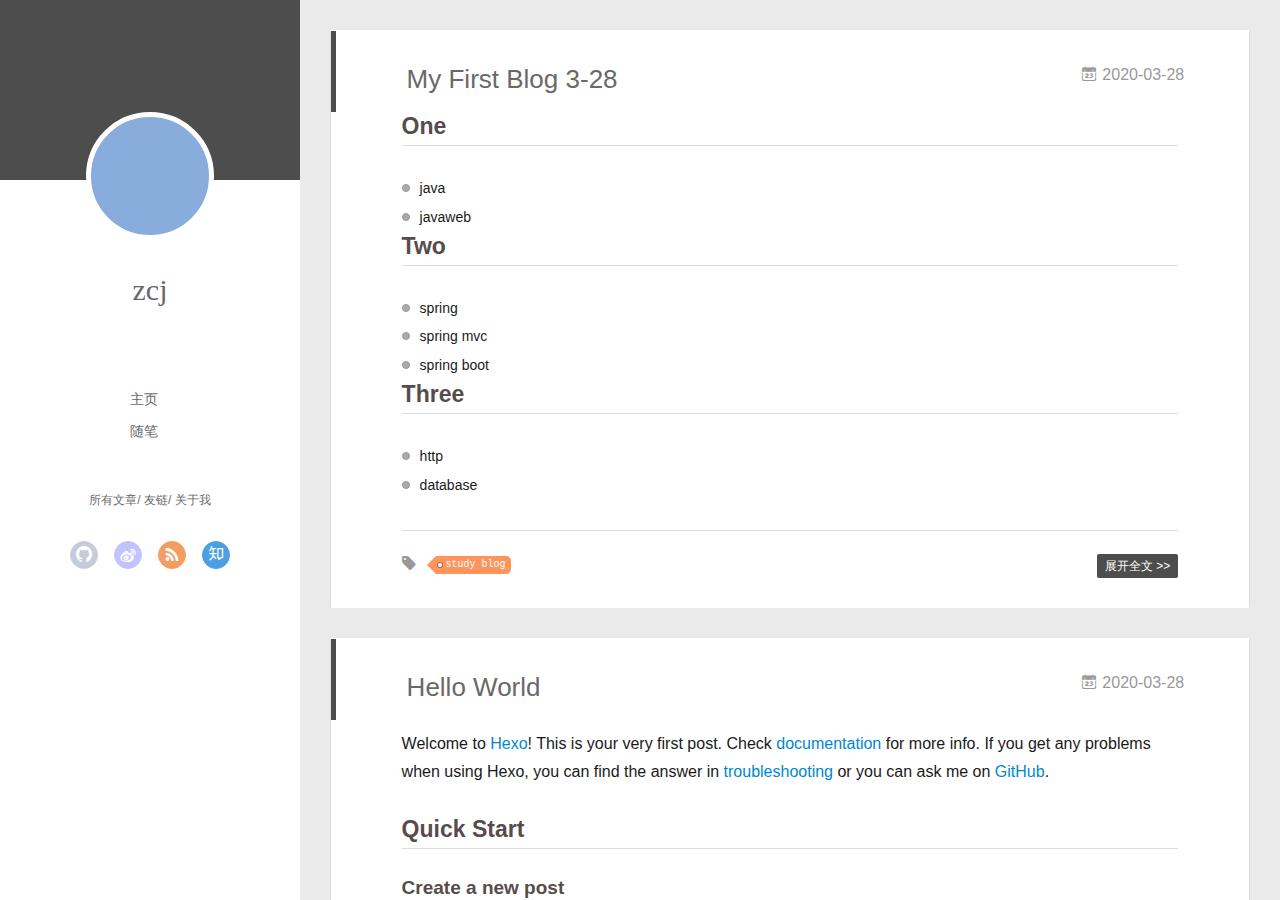
==== commit 0927a5ad: "Site updated: 2020-03-28 12:53:05" ====
--- a/index.html
+++ b/index.html
@@ -13,7 +13,7 @@
 <meta property="og:url" content="http://yoursite.com/index.html">
 <meta property="og:site_name" content="Hexo">
 <meta property="og:locale" content="en_US">
-<meta property="article:author" content="John Doe">
+<meta property="article:author" content="zcj">
 <meta name="twitter:card" content="summary">
   
     <link rel="alternative" href="/atom.xml" title="Hexo" type="application/atom+xml">
@@ -46,7 +46,7 @@
 			<img src="" class="js-avatar">
 		</a>
 		<hgroup>
-		  <h1 class="header-author"><a href="/">John Doe</a></h1>
+		  <h1 class="header-author"><a href="/">zcj</a></h1>
 		</hgroup>
 		
 
@@ -104,7 +104,7 @@
 				<img src="" class="js-avatar">
 			</div>
 			<hgroup>
-			  <h1 class="header-author js-header-author">John Doe</h1>
+			  <h1 class="header-author js-header-author">zcj</h1>
 			</hgroup>
 			
 			
@@ -319,7 +319,7 @@
   <div class="outer">
     <div id="footer-info">
     	<div class="footer-left">
-    		&copy; 2020 John Doe
+    		&copy; 2020 zcj
     	</div>
       	<div class="footer-right">
       		<a href="http://hexo.io/" target="_blank">Hexo</a>  Theme <a href="https://github.com/litten/hexo-theme-yilia" target="_blank">Yilia</a> by Litten
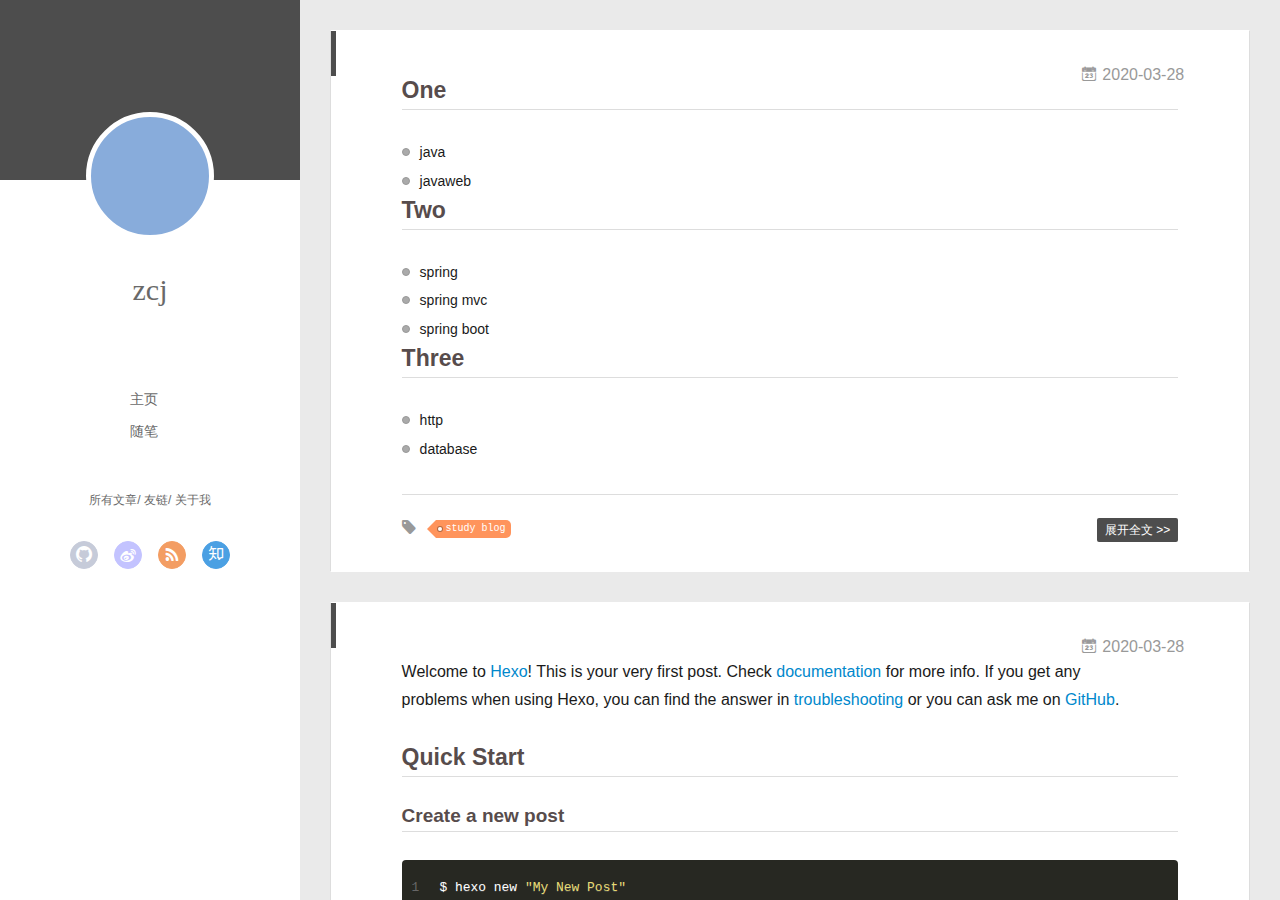
==== commit b0dbf624: "Site updated: 2020-03-28 13:26:14" ====
--- a/index.html
+++ b/index.html
@@ -19,7 +19,7 @@
     <link rel="alternative" href="/atom.xml" title="Hexo" type="application/atom+xml">
   
   
-    <link rel="icon" href="/favicon.png">
+    <link rel="icon" href="/img/MyPic.png">
   
   <link rel="stylesheet" type="text/css" href="/./main.0cf68a.css">
   <style type="text/css">
@@ -156,13 +156,13 @@
   <div class="article-inner">
     
       <header class="article-header">
-        
+        <!-- 
   
     <h1 itemprop="name">
       <a class="article-title" href="/2020/03/28/My-First-Blog-3-28/">My First Blog 3-28</a>
     </h1>
   
-
+ -->
         
         <a href="/2020/03/28/My-First-Blog-3-28/" class="archive-article-date">
   	<time datetime="2020-03-28T01:59:58.000Z" itemprop="datePublished"><i class="icon-calendar icon"></i>2020-03-28</time>
@@ -238,13 +238,13 @@
   <div class="article-inner">
     
       <header class="article-header">
-        
+        <!-- 
   
     <h1 itemprop="name">
       <a class="article-title" href="/2020/03/28/hello-world/">Hello World</a>
     </h1>
   
-
+ -->
         
         <a href="/2020/03/28/hello-world/" class="archive-article-date">
   	<time datetime="2020-03-28T01:49:48.138Z" itemprop="datePublished"><i class="icon-calendar icon"></i>2020-03-28</time>
@@ -322,7 +322,7 @@
     		&copy; 2020 zcj
     	</div>
       	<div class="footer-right">
-      		<a href="http://hexo.io/" target="_blank">Hexo</a>  Theme <a href="https://github.com/litten/hexo-theme-yilia" target="_blank">Yilia</a> by Litten
+      		<!-- <a href="http://hexo.io/" target="_blank">Hexo</a>  Theme <a href="https://github.com/litten/hexo-theme-yilia" target="_blank">Yilia</a> by Litten -->
       	</div>
     </div>
   </div>
--- a/main.0cf68a.css
+++ b/main.0cf68a.css
@@ -1 +1,10 @@
-.clearfix:after,.clearfix:before{content:"";display:table}.clearfix:after{clear:both}.left-col.show{box-shadow:0 0 6px 0 rgba(0,0,0,.75)}.mid-col,.mid-col.show .article,.tools-col,.tools-col .tools-section .search-tag.tagcloud .article-tag-list,.tools-col .tools-section .search-ul .search-tag span:hover,.tools-col .tools-section .search-ul .search-time span:hover,.tools-col .tools-section .search-ul .search-title:hover,.tools-col .tools-section .search-wrap .icon{transition:all .2s ease-in;-ms-transition:all .2s ease-in}@-webkit-keyframes leftIn{0%,60%,75%,90%,to{-webkit-animation-timing-function:cubic-bezier(.215,.61,.355,1);animation-timing-function:cubic-bezier(.215,.61,.355,1)}0%{-webkit-transform:translateZ(0);transform:translateZ(0)}60%{-webkit-transform:translate3d(358px,0,0);transform:translate3d(358px,0,0)}75%{-webkit-transform:translate3d(323px,0,0);transform:translate3d(323px,0,0)}90%{-webkit-transform:translate3d(338px,0,0);transform:translate3d(338px,0,0)}to{-webkit-transform:translate3d(333px,0,0);transform:translate3d(333px,0,0)}}@keyframes leftIn{0%,60%,75%,90%,to{-webkit-animation-timing-function:cubic-bezier(.215,.61,.355,1);animation-timing-function:cubic-bezier(.215,.61,.355,1)}0%{-webkit-transform:translateZ(0);transform:translateZ(0)}60%{-webkit-transform:translate3d(358px,0,0);transform:translate3d(358px,0,0)}75%{-webkit-transform:translate3d(323px,0,0);transform:translate3d(323px,0,0)}90%{-webkit-transform:translate3d(338px,0,0);transform:translate3d(338px,0,0)}to{-webkit-transform:translate3d(333px,0,0);transform:translate3d(333px,0,0)}}.mid-col.show{-webkit-animation-duration:.8s;animation-duration:.8s;-webkit-animation-fill-mode:both;animation-fill-mode:both;-webkit-animation-name:leftIn;animation-name:leftIn}@-webkit-keyframes leftOut{0%,60%,75%,90%,to{-webkit-animation-timing-function:cubic-bezier(.215,.61,.355,1);animation-timing-function:cubic-bezier(.215,.61,.355,1)}0%{-webkit-transform:translate3d(333px,0,0);transform:translate3d(333px,0,0)}60%{-webkit-transform:translate3d(-25px,0,0);transform:translate3d(-25px,0,0)}75%{-webkit-transform:translate3d(10px,0,0);transform:translate3d(10px,0,0)}90%{-webkit-transform:translate3d(-5px,0,0);transform:translate3d(-5px,0,0)}to{-webkit-transform:translateZ(0);transform:translateZ(0)}}@keyframes leftOut{0%,60%,75%,90%,to{-webkit-animation-timing-function:cubic-bezier(.215,.61,.355,1);animation-timing-function:cubic-bezier(.215,.61,.355,1)}0%{-webkit-transform:translate3d(333px,0,0);transform:translate3d(333px,0,0)}60%{-webkit-transform:translate3d(-25px,0,0);transform:translate3d(-25px,0,0)}75%{-webkit-transform:translate3d(10px,0,0);transform:translate3d(10px,0,0)}90%{-webkit-transform:translate3d(-5px,0,0);transform:translate3d(-5px,0,0)}to{-webkit-transform:translateZ(0);transform:translateZ(0)}}.mid-col.hide{-webkit-animation-duration:.8s;animation-duration:.8s;-webkit-animation-name:leftOut;animation-name:leftOut}@-webkit-keyframes smallLeftIn{0%,60%,75%,90%,to{-webkit-animation-timing-function:cubic-bezier(.215,.61,.355,1);animation-timing-function:cubic-bezier(.215,.61,.355,1)}0%{-webkit-transform:translateZ(0);transform:translateZ(0)}60%{-webkit-transform:translate3d(325px,0,0);transform:translate3d(325px,0,0)}75%{-webkit-transform:translate3d(290px,0,0);transform:translate3d(290px,0,0)}90%{-webkit-transform:translate3d(305px,0,0);transform:translate3d(305px,0,0)}to{-webkit-transform:translate3d(300px,0,0);transform:translate3d(300px,0,0)}}@keyframes smallLeftIn{0%,60%,75%,90%,to{-webkit-animation-timing-function:cubic-bezier(.215,.61,.355,1);animation-timing-function:cubic-bezier(.215,.61,.355,1)}0%{-webkit-transform:translateZ(0);transform:translateZ(0)}60%{-webkit-transform:translate3d(325px,0,0);transform:translate3d(325px,0,0)}75%{-webkit-transform:translate3d(290px,0,0);transform:translate3d(290px,0,0)}90%{-webkit-transform:translate3d(305px,0,0);transform:translate3d(305px,0,0)}to{-webkit-transform:translate3d(300px,0,0);transform:translate3d(300px,0,0)}}.tools-col.show{-webkit-animation-duration:.8s;animation-duration:.8s;-webkit-animation-fill-mode:both;animation-fill-mode:both;-webkit-animation-name:smallLeftIn;animation-name:smallLeftIn}@-webkit-keyframes smallleftOut{0%,60%,75%,90%,to{-webkit-animation-timing-function:cubic-bezier(.215,.61,.355,1);animation-timing-function:cubic-bezier(.215,.61,.355,1)}0%{-webkit-transform:translate3d(333px,0,0);transform:translate3d(333px,0,0)}60%{-webkit-transform:translate3d(-25px,0,0);transform:translate3d(-25px,0,0)}75%{-webkit-transform:translate3d(10px,0,0);transform:translate3d(10px,0,0)}90%{-webkit-transform:translate3d(-5px,0,0);transform:translate3d(-5px,0,0)}to{-webkit-transform:translateZ(0);transform:translateZ(0)}}@keyframes smallleftOut{0%,60%,75%,90%,to{-webkit-animation-timing-function:cubic-bezier(.215,.61,.355,1);animation-timing-function:cubic-bezier(.215,.61,.355,1)}0%{-webkit-transform:translate3d(333px,0,0);transform:translate3d(333px,0,0)}60%{-webkit-transform:translate3d(-25px,0,0);transform:translate3d(-25px,0,0)}75%{-webkit-transform:translate3d(10px,0,0);transform:translate3d(10px,0,0)}90%{-webkit-transform:translate3d(-5px,0,0);transform:translate3d(-5px,0,0)}to{-webkit-transform:translateZ(0);transform:translateZ(0)}}.tools-col.hide{-webkit-animation-duration:.8s;animation-duration:.8s;-webkit-animation-fill-mode:both;animation-fill-mode:both;-webkit-animation-name:smallleftOut;animation-name:smallleftOut}html{-ms-text-size-adjust:100%;-webkit-text-size-adjust:100%;-webkit-tap-highlight-color:transparent;height:100%}body{margin:0;font-size:14px;font-family:Helvetica Neue,Helvetica,STHeiTi,Arial,sans-serif;line-height:1.5;color:#333;background-color:#fff;min-height:100%}article,aside,details,figcaption,figure,footer,header,hgroup,main,menu,nav,section,summary{display:block}audio,canvas,progress,video{display:inline-block}audio:not([controls]){display:none;height:0}progress{vertical-align:baseline}[hidden],template{display:none}a{background:transparent;text-decoration:none;color:#08c}a:active{outline:0}abbr[title]{border-bottom:1px dotted}b,strong{font-weight:700}dfn{font-style:italic}mark{background:#ff0;color:#000}small{font-size:80%}sub,sup{font-size:75%;line-height:0;position:relative;vertical-align:baseline}sup{top:-.5em}sub{bottom:-.25em}img{border:0;vertical-align:middle;max-width:100%}svg:not(:root){overflow:hidden}pre{overflow:auto;white-space:pre;white-space:pre-wrap;word-wrap:break-word}code,kbd,pre,samp{font-family:monospace,monospace;font-size:1em}button,input,optgroup,select,textarea{color:inherit;font:inherit;margin:0;vertical-align:middle}button,input,select{overflow:visible}button,select{text-transform:none}button,html input[type=button],input[type=reset],input[type=submit]{-webkit-appearance:button;cursor:pointer}[disabled]{cursor:default}button::-moz-focus-inner,input::-moz-focus-inner{border:0;padding:0}input{line-height:normal}input[type=checkbox],input[type=radio]{box-sizing:border-box;padding:0}input[type=number]::-webkit-inner-spin-button,input[type=number]::-webkit-outer-spin-button{height:auto}input[type=search]{-webkit-appearance:textfield;box-sizing:border-box}input[type=search]::-webkit-search-cancel-button,input[type=search]::-webkit-search-decoration{-webkit-appearance:none}fieldset{border:1px solid silver;margin:0 2px;padding:.35em .625em .75em}legend{border:0;padding:0}textarea{overflow:auto;resize:vertical;vertical-align:top}optgroup{font-weight:700}button,input,select,textarea{outline:0}input,textarea{-webkit-user-modify:read-write-plaintext-only}input::-ms-clear,input::-ms-reveal{display:none}input::-moz-placeholder,textarea::-moz-placeholder{color:#999}input:-ms-input-placeholder,textarea:-ms-input-placeholder{color:#999}input::-webkit-input-placeholder,textarea::-webkit-input-placeholder{color:#999}.placeholder{color:#999}table{border-collapse:collapse;border-spacing:0}td,th{padding:0}blockquote,figure,form,h1,h2,h3,h4,h5,h6,p{margin:0}dd,dl,li,ol,ul{margin:0;padding:0}ol,ul{list-style:none outside none}h1,h2,h3{line-height:2;font-weight:400}h1{font-size:18px}h2{font-size:16px}h3{font-size:14px}i{font-style:normal}*{box-sizing:border-box}@font-face{font-family:iconfont;src:url(./fonts/iconfont.b322fa.eot);src:url(./fonts/iconfont.b322fa.eot#iefix) format("embedded-opentype"),url(./fonts/iconfont.8c627f.woff) format("woff"),url(./fonts/iconfont.16acc2.ttf) format("truetype"),url(./fonts/iconfont.45d7ee.svg#iconfont) format("svg")}[class*=" icon-"],[class^=icon-]{font-family:iconfont!important;speak:none;font-size:16px;font-style:normal;font-weight:400;font-variant:normal;text-transform:none;line-height:1;-webkit-font-smoothing:antialiased;-moz-osx-font-smoothing:grayscale}.icon-twitter:before{content:"\E600"}.icon-facebook:before{content:"\E601"}.icon-clock:before{content:"\E602"}.icon-mail:before{content:"\E609"}.icon-link:before{content:"\E6AB"}.icon-search:before{content:"\E65B"}.icon-smile:before{content:"\E64A"}.icon-roundrightfill:before{content:"\E65A"}.icon-list:before{content:"\E682"}.icon-book:before{content:"\E6FE"}.icon-home:before{content:"\E6BB"}.icon-share:before{content:"\E618"}.icon-back:before{content:"\E625"}.icon-qq:before{content:"\E62D"}.icon-weibo:before{content:"\E619"}.icon-segmentfault:before{content:"\E603"}.icon-sort:before{content:"\E700"}.icon-jianshu:before{content:"\E613"}.icon-circle-left:before{content:"\E71F"}.icon-circle-right:before{content:"\E720"}.icon-loading:before{content:"\E614"}.icon-acfun:before{content:"\E604"}.icon-close:before{content:"\E60C"}.icon-tumblr:before{content:"\E6B0"}.icon-calendar:before{content:"\E667"}.icon-rss:before{content:"\E877"}.icon-price-tags:before{content:"\E6F9"}.icon-quo-left:before{content:"\E7F5"}.icon-quo-right:before{content:"\E7F6"}.icon-back1:before{content:"\E64E"}.icon-github:before{content:"\E735"}.icon-film:before{content:"\E7B7"}.icon-weixin:before{content:"\E61F"}.icon-qzone:before{content:"\E680"}.icon-category:before{content:"\E605"}.icon-douban:before{content:"\E64C"}.icon-roundleftfill:before{content:"\E799"}.icon-tuding:before{content:"\E651"}.icon-zhihu:before{content:"\E61B"}.icon-linkedin:before{content:"\E6D4"}.icon-google:before{content:"\E635"}.icon-plane:before{content:"\E62F"}.icon-bilibili:before{content:"\E622"}.icon-psn:before{content:"\E6C7"}body,button,input,select,textarea{color:#1a1a1a;font-family:lucida grande,lucida sans unicode,lucida,helvetica,Hiragino Sans GB,Microsoft YaHei,WenQuanYi Micro Hei,sans-serif;font-size:16px;font-size:1rem;line-height:1.75}body{overflow-y:hidden;background:#eaeaea}#container,body,html{height:100%;overflow-x:hidden;overflow-y:auto}#mobile-nav{display:none}#container{position:relative;min-height:100%}#container .anm-canvas{display:none}#container.show .anm-canvas{display:block;position:fixed}.body-wrap{margin-bottom:80px}.mid-col{position:absolute;right:0;min-height:100%;background:#eaeaea;left:300px;width:auto}.mid-col.show{background:none;opacity:.9}.mid-col.show .article{background:hsla(0,0%,100%,.3)}.left-col{background:#fff;width:300px;position:fixed;opacity:1;transition:all .2s ease-in;height:100%;z-index:999}.left-col .overlay{width:100%;height:180px;position:absolute}.left-col .intrude-less{width:76%;text-align:center;margin:112px auto 0}.left-col #header{width:100%;height:300px;position:relative;border-bottom:1px solid color-border}.left-col #header a{color:#696969}.left-col #header a:hover{color:#b0a0aa}.left-col #header .header-subtitle{text-align:center;color:#999;font-size:14px;line-height:25px;overflow:hidden;text-overflow:ellipsis;display:-webkit-box;-webkit-line-clamp:2;-webkit-box-orient:vertical}.left-col #header .header-menu{font-weight:300;line-height:31px;text-transform:uppercase;float:none;min-height:150px;margin-left:-12px;text-align:center;display:-webkit-box;-webkit-box-orient:horizontal;-webkit-box-pack:center;-webkit-box-align:center}.left-col #header .header-menu li{cursor:default}.left-col #header .header-menu li a{font-size:14px;min-width:300px}.left-col #header .header-smart-menu{font-size:12px;margin-bottom:20px}.left-col #header .header-smart-menu a:after{content:"/"}.left-col #header .header-smart-menu a:last-child:after{content:""}.left-col #header .profilepic{display:block;border:5px solid #fff;border-radius:300px;width:128px;height:128px;margin:0 auto;position:relative;overflow:hidden;background:#88acdb;-webkit-transition:all .2s ease-in;display:-webkit-box;-webkit-box-orient:horizontal;-webkit-box-pack:center;-webkit-box-align:center;text-align:center}.left-col #header .profilepic img{border-radius:300px;opacity:1;-webkit-transition:all .2s ease-in}.left-col #header .profilepic img.show{width:100%;height:100%;opacity:1}.left-col #header .header-author{text-align:center;margin:.67em 0;font-family:Roboto,serif;font-size:30px;transition:.3s}::-webkit-scrollbar{width:10px;height:10px}::-webkit-scrollbar-button{width:0;height:0}::-webkit-scrollbar-button:end:decrement,::-webkit-scrollbar-button:start:increment{display:none}::-webkit-scrollbar-corner{display:block}::-webkit-scrollbar-thumb{border-radius:8px;background-color:rgba(0,0,0,.2)}::-webkit-scrollbar-thumb:hover{border-radius:8px;background-color:rgba(0,0,0,.5)}::-webkit-scrollbar-thumb,::-webkit-scrollbar-track{border-right:1px solid transparent;border-left:1px solid transparent}::-webkit-scrollbar-track:hover{background-color:rgba(0,0,0,.15)}::-webkit-scrollbar-button:start{width:10px;height:10px;background:url(./img/scrollbar_arrow.png) no-repeat 0 0}::-webkit-scrollbar-button:start:hover{background:url(./img/scrollbar_arrow.png) no-repeat -15px 0}::-webkit-scrollbar-button:start:active{background:url(./img/scrollbar_arrow.png) no-repeat -30px 0}::-webkit-scrollbar-button:end{width:10px;height:10px;background:url(./img/scrollbar_arrow.png) no-repeat 0 -18px}::-webkit-scrollbar-button:end:hover{background:url(./img/scrollbar_arrow.png) no-repeat -15px -18px}::-webkit-scrollbar-button:end:active{background:url(./img/scrollbar_arrow.png) no-repeat -30px -18px}.article-entry .highlight,.article-entry pre{background:#272822;margin:10px 0;padding:10px;overflow:auto;color:#fff;font-size:.9em;line-height:22.400000000000002px}.article-entry .gist .gist-file .gist-data .line-numbers,.article-entry .highlight .gutter pre,.article-entry .highlight .gutter pre .line{color:#666}.article-entry code,.article-entry pre{font-family:Source Code Pro,Consolas,Monaco,Menlo,monospace}.article-entry code{background:#eee;padding:0 .3em;border:none}.article-entry pre code{background:none;text-shadow:none;padding:0;color:#fff}.article-entry .highlight{border-radius:4px}.article-entry .highlight pre{border:none;margin:0;padding:0}.article-entry .highlight table{margin:0;width:auto}.article-entry .highlight td{border:none;padding:0}.article-entry .highlight figcaption{color:highlight-comment;line-height:1em;margin-bottom:1em}.article-entry .highlight figcaption:after,.article-entry .highlight figcaption:before{content:"";display:table}.article-entry .highlight figcaption:after{clear:both}.article-entry .highlight figcaption a{float:right}.article-entry .highlight .gutter pre{text-align:right;padding-right:20px}.article-entry .highlight .gutter pre .line{text-shadow:none}.article-entry .highlight .line{color:#fff;min-height:19px}.article-entry .gist{margin:0 -20px;border-style:solid;border-color:#ddd;border-width:1px 0;background:#272822;padding:15px 20px 15px 0}.article-entry .gist .gist-file{border:none;font-family:Source Code Pro,Consolas,Monaco,Menlo,monospace;margin:0}.article-entry .gist .gist-file .gist-data{background:none;border:none}.article-entry .gist .gist-file .gist-data .line-numbers{background:none;border:none;padding:0 20px 0 0}.article-entry .gist .gist-file .gist-data .line-data{padding:0!important}.article-entry .gist .gist-file .highlight{margin:0;padding:0;border:none}.article-entry .gist .gist-file .gist-meta{background:#272822;color:highlight-comment;font:.85em Helvetica Neue,Helvetica,Arial,sans-serif;text-shadow:0 0;padding:0;margin-top:1em;margin-left:20px}.article-entry .gist .gist-file .gist-meta a{color:#258fb8;font-weight:400}.article-entry .gist .gist-file .gist-meta a:hover{text-decoration:underline}pre .comment{color:#75715e}pre .class .params,pre .function .keyword,pre .keyword{color:#66d9ef}pre .css .value,pre .doctype,pre .function,pre .params,pre .tag{color:#fff}pre .at_rule,pre .at_rule .keyword,pre .css~* .tag,pre .preprocessor,pre .preprocessor .keyword,pre .title{color:#f92672}pre .attribute,pre .built_in,pre .class,pre .css~* .class,pre .function .title{color:#a6e22e}pre .string,pre .value{color:#e6db74}pre .number{color:#7163d7}pre .css~* .id,pre .id{color:#fd971f}#header .tagcloud a{color:#fff}.tagcloud a{display:inline-block;text-decoration:none;font-weight:400;font-size:10px;color:#fff;height:18px;line-height:18px;float:left;padding:0 5px 0 10px;position:relative;border-radius:0 5px 5px 0;margin:5px 9px 5px 8px;font-family:Menlo,Monaco,Andale Mono,lucida console,Courier New,monospace}.tagcloud a:hover{opacity:.8}.tagcloud a:before{content:" ";width:0;height:0;position:absolute;top:0;left:-18px;border:9px solid transparent}.tagcloud a:after{content:" ";width:4px;height:4px;background-color:#fff;border-radius:4px;box-shadow:0 0 0 1px rgba(0,0,0,.3);position:absolute;top:7px;left:2px}.tagcloud a.color1{background:#ff945c}.tagcloud a.color1:before{border-right-color:#ff945c}.tagcloud a.color2{background:#cc8167}.tagcloud a.color2:before{border-right-color:#cc8167}.tagcloud a.color3{background:#ba8f6c}.tagcloud a.color3:before{border-right-color:#ba8f6c}.tagcloud a.color4{background:#94635c}.tagcloud a.color4:before{border-right-color:#94635c}.tagcloud a.color5{background:#7b5d5f}.tagcloud a.color5:before{border-right-color:#7b5d5f}.article-tag-list .article-tag-list-item{float:left}.article-pop-out .icon-tuding{color:#999;float:left;margin-right:10px;margin-top:6px}.article-category,.article-category .article-tag-list,.article-tag,.article-tag .article-tag-list{float:left}.article-category .icon,.article-tag .icon{color:#999;float:left;margin-right:10px;margin-top:6px}.article-pop-out{float:left}.archive-article-date{color:#999;margin-right:7.6923%;float:right}.archive-article-date .icon{margin:5px 5px 5px 0}.glass{background-color:rgba(54,70,93,.9);z-index:998;transition:opacity .15s;width:100%;height:100%;display:none}.glass,.tagcloud-ctn{left:0;opacity:1;bottom:0;position:fixed;right:0;top:0}.tagcloud-ctn{z-index:90120;background-size:100% 100%}.tagcloud-ctn .tagcloud-global{position:fixed;top:50%;left:50%;margin-top:-115px;margin-left:-315px;width:630px}.tagcloud-ctn .tagcloud-global a{width:80px;height:80px;border-radius:50%;background:#f2992e;color:#fff;display:block;float:left;line-height:80px;text-align:center}.tagcloud-ctn .tagcloud-global .tab-post-types .tab-post-type:first-child .post-type-icon{background:#f2992e}.tagcloud-ctn .tagcloud-global .tab-post-types .tab-post-type:nth-child(2) .post-type-icon{background:#56bc8a}.tagcloud-ctn .tagcloud-global .tab-post-types .tab-post-type:nth-child(3) .post-type-icon{background:#4aa8d8}.tagcloud-ctn .tagcloud-global .tab-post-types .tab-post-type:nth-child(4) .post-type-icon{background:#a77dc2}.tagcloud-ctn .tagcloud-global .tab-post-types .tab-post-type:nth-child(5) .post-type-icon{background:#dd765d}#header .header-nav{width:100%;position:absolute;transition:-webkit-transform .3s ease-in;transition:transform .3s ease-in;transition:transform .3s ease-in,-webkit-transform .3s ease-in}#header .header-nav .social{margin-top:10px;text-align:center;display:-webkit-box;display:-ms-flexbox;display:flex;-ms-flex-wrap:wrap;flex-wrap:wrap;-webkit-box-pack:center;-ms-flex-pack:center;justify-content:center}#header .header-nav .social a{border-radius:50%;display:-moz-inline-stack;display:inline-block;vertical-align:middle;*vertical-align:auto;zoom:1;*display:inline;margin:0 8px 15px;transition:.3s;text-align:center;color:#fff;opacity:.7;width:28px;height:28px;line-height:26px}#header .header-nav .social a:hover{opacity:1}#header .header-nav .social a.weibo{background:#aaf;border:1px solid #aaf}#header .header-nav .social a.weibo:hover{border:1px solid #aaf}#header .header-nav .social a.segmentfault{background:#009a61;border:1px solid #009a61}#header .header-nav .social a.segmentfault:hover{border:1px solid #009a61}#header .header-nav .social a.rss{background:#ef7522;border:1px solid #ef7522}#header .header-nav .social a.rss:hover{border:1px solid #cf5d0f}#header .header-nav .social a.github{background:#afb6ca;border:1px solid #afb6ca}#header .header-nav .social a.github:hover{border:1px solid #909ab6}#header .header-nav .social a.facebook{background:#3b5998;border:1px solid #3b5998}#header .header-nav .social a.facebook:hover{border:1px solid #2d4373}#header .header-nav .social a.google{background:#c83d20;border:1px solid #c83d20}#header .header-nav .social a.google:hover{border:1px solid #9c3019}#header .header-nav .social a.twitter{background:#55cff8;border:1px solid #55cff8}#header .header-nav .social a.twitter:hover{border:1px solid #24c1f6}#header .header-nav .social a.linkedin{background:#005a87;border:1px solid #005a87}#header .header-nav .social a.linkedin:hover{border:1px solid #006b98}#header .header-nav .social a.acfun{background:#fd4c5d;border:1px solid #fd4c5d}#header .header-nav .social a.acfun:hover{border:1px solid #fd4c5d}#header .header-nav .social a.bilibili{background:#e15280;border:1px solid #e15280}#header .header-nav .social a.bilibili:hover{border:1px solid #e15280}#header .header-nav .social a.zhihu{background:#0078d8;border:1px solid #0078d8}#header .header-nav .social a.zhihu:hover{border:1px solid #0078d8}#header .header-nav .social a.douban{background:#06c611;border:1px solid #06c611}#header .header-nav .social a.douban:hover{border:1px solid #06c611}#header .header-nav .social a.mail{background:#005a87;border:1px solid #005a87}#header .header-nav .social a.mail:hover{border:1px solid #006b98}#header .header-nav .social a.jianshu{background:#ff5722;border:1px solid #ff5722}#header .header-nav .social a.jianshu:hover{border:1px solid #ff5722}#header .header-nav .social a.weixin{background:#4caf50;border:1px solid #4caf50}#header .header-nav .social a.weixin:hover{border:1px solid #4caf50}#header .header-nav .social a.qq{background:#34baad;border:1px solid #34baad}#header .header-nav .social a.qq:hover{border:1px solid #34baad}#header .header-nav .social a.psn{background:#086ef6;border:1px solid #086ef6}#header .header-nav .social a.psn:hover{border:1px solid #086ef6}#page-nav{text-align:center;margin-top:30px}#page-nav .page-number{width:20px;height:25px;background:#4d4d4d;display:inline-block;color:#fff;line-height:25px;font-size:12px;margin:0 5px 30px;border-radius:2px}#page-nav .page-number:hover{background:#5e5e5e}#page-nav .current{background:#88acdb;cursor:default}#page-nav .current:hover{background:#88acdb}#page-nav .extend{color:#4d4d4d;margin:0 27px;opacity:1}#page-nav .extend:hover{color:#5e5e5e}#page-nav:hover .extend{opacity:1}.archives-wrap{position:relative;margin:0 30px;padding-right:60px;border-bottom:1px solid #eee;background:#fff}.archives-wrap:first-child{margin-top:30px}.archives-wrap:last-child{margin-bottom:80px}.archives-wrap .archive-year-wrap{line-height:35px;width:200px;position:absolute;padding-top:15px;font-size:1.8em;z-index:1}.archives-wrap .archive-year-wrap a{color:#666;font-weight:700;padding-left:48px}.archives{position:relative}.archives .article-info{border:none}.archives .archive-article{margin-left:200px;padding:20px 0;border-bottom:1px solid #eee;border-top:1px solid #fff;position:relative}.archives .archive-article:first-child{border-top:none}.archives .archive-article:last-child{border-bottom:none}.archives .archive-article-title{font-size:16px;color:#333;transition:color .3s}.archives .archive-article-title:hover{color:#657b83}.archives .archive-article-title span{display:block;color:#a8a8a8;font-size:12px;line-height:14px;height:7px;padding-left:2px}.archives .archive-article-title span:before{display:inline-block;content:"\201C";font-family:serif;font-size:30px;float:left;margin:4px 4px 0 -12px;color:#c8c8c8}.archive-article-inner .icon-clock{margin-right:5px}.archive-article-inner .archive-article-header{position:relative;min-height:36px}.archive-article-inner .article-meta{position:relative;float:right;margin-top:-10px;color:#555;background:none;text-align:right;width:auto}.archive-article-inner .article-meta .article-date time{color:#aaa}.archive-article-inner .article-meta .archive-article-date,.archive-article-inner .article-meta .article-tag-list{margin-right:30px;display:-moz-inline-stack;display:inline-block;vertical-align:middle;zoom:1;color:#666;font-size:14px}.archive-article-inner .article-meta .archive-article-date{cursor:default;font-size:12px;margin-bottom:5px;margin-top:-10px;margin-right:0}.archive-article-inner .article-meta .article-category:before{float:left;margin-top:1px;left:15px}.archive-article-inner .article-meta .article-category .article-category-link{width:auto;max-width:83px;padding-left:10px}.archive-article-inner .article-meta .article-tag-list{margin-top:0}.archive-article-inner .article-meta .article-tag-list:before{left:15px}.archive-article-inner .article-meta .article-tag-list .article-tag-list-item{display:inline-block;width:auto;max-width:83px;padding-left:8px;font-size:12px}.tools-col{width:300px;height:100%;position:fixed;left:0;top:0;z-index:0;padding:0;opacity:0;-webkit-overflow-scrolling:touch;overflow-scrolling:touch}.tools-col.show{opacity:1}.tools-col.hide{z-index:0}.tools-col .tools-nav{display:none}.tools-col .tools-section,.tools-col .tools-wrap{height:100%;color:#e5e5e5;width:360px;overflow:hidden;overflow-y:auto}.tools-col .tools-section ::-webkit-scrollbar,.tools-col .tools-wrap ::-webkit-scrollbar{display:none}.tools-col .tools-section .search-wrap{width:310px;margin:20px 20px 10px;position:relative}.tools-col .tools-section .search-wrap .search-ipt{width:310px;color:#fff;background:none;border:none;border-bottom:2px solid #fff;font-family:Roboto,serif}.tools-col .tools-section .search-wrap .icon{position:absolute;right:0;top:7px;color:#fff;cursor:pointer}.tools-col .tools-section .search-wrap .icon:hover{-webkit-transform:scale(1.2);transform:scale(1.2)}.tools-col .tools-section .search-wrap ::-webkit-input-placeholder{color:#ededed}.tools-col .tools-section .search-tag.tagcloud{text-align:center;position:relative}.tools-col .tools-section .search-tag.tagcloud .search-tag-wording{font-size:12px;float:right;margin:4px 75px 0 0}.tools-col .tools-section .search-tag.tagcloud .search-switch{width:40px;height:25px;display:block}.tools-col .tools-section .search-tag.tagcloud .search-switch input{width:40px;height:14px;position:absolute;top:0;right:30px;z-index:2;border:0;background:0 0;-webkit-appearance:none;outline:0}.tools-col .tools-section .search-tag.tagcloud .search-switch input:before{content:"";width:40px;height:14px;border:1px solid #bdcabc;background-color:#fdfdfd;border-radius:20px;cursor:pointer;display:inline-block;position:relative;vertical-align:middle;box-sizing:content-box;box-shadow:inset 0 0 0 0 #dfdfdf;transition:border .4s,box-shadow .4s;background-clip:content-box}.tools-col .tools-section .search-tag.tagcloud .search-switch input:checked:before{border-color:#64bd63;box-shadow:inset 0 0 0 .16rem #64bd63;background-color:#64bd63;transition:border .4s,box-shadow .4s,background-color 1.2s}.tools-col .tools-section .search-tag.tagcloud .search-switch input:checked:after{left:27px;background:#fff}.tools-col .tools-section .search-tag.tagcloud .search-switch input:after{content:"";width:14px;height:14px;position:absolute;top:16px;left:2px;-webkit-transform:translateY(-50%);border-radius:100%;background-color:#91c0f1;box-shadow:0 1px 1px rgba(0,0,0,.4);transition:left .2s;cursor:pointer}.tools-col .tools-section .search-tag.tagcloud .article-tag-list{display:none;margin:15px 10px 0;padding:10px;background:hsla(0,0%,100%,.2)}.tools-col .tools-section .search-tag.tagcloud .article-tag-list.show{display:block}.tools-col .tools-section .search-tag.tagcloud .a{float:none}.tools-col .tools-section .search-ul{margin-top:10px;color:rgba(77,77,77,.75);-webkit-overflow-scrolling:touch;overflow-scrolling:touch;overflow-y:auto}.tools-col .tools-section .search-ul .search-li{padding:10px 20px;border-bottom:1px dotted #dcdcdc}.tools-col .tools-section .search-ul .search-li:hover{background:hsla(0,0%,100%,.2)}.tools-col .tools-section .search-ul .search-title{overflow:hidden;white-space:nowrap;text-overflow:ellipsis;display:block;color:#fffff8;text-shadow:1px 1px rgba(77,77,77,.25)}.tools-col .tools-section .search-ul .search-title .icon{margin-right:10px;color:#fffdd8}.tools-col .tools-section .search-ul .search-title:hover{color:#fff}.tools-col .tools-section .search-ul .search-tag,.tools-col .tools-section .search-ul .search-time{font-size:12px;color:#fffdd8;margin-right:10px}.tools-col .tools-section .search-ul .search-tag .icon,.tools-col .tools-section .search-ul .search-time .icon{margin-right:0}.tools-col .tools-section .search-ul .search-tag span,.tools-col .tools-section .search-ul .search-time span{cursor:pointer}.tools-col .tools-section .search-ul .search-tag span:hover,.tools-col .tools-section .search-ul .search-time span:hover{color:#fff}.tools-col .tools-section .search-ul .search-time{float:left}.tools-col .tools-section .search-ul .search-tag span{margin-right:5px}.tools-col .tools-section-friends{padding-top:30px}.tools-col .aboutme-wrap{display:-webkit-box;display:-ms-flexbox;display:flex;-webkit-box-align:center;-ms-flex-align:center;align-items:center;-webkit-box-pack:center;-ms-flex-pack:center;justify-content:center;width:100%;height:100%;color:#fffdd8;text-shadow:1px 1px rgba(77,77,77,.45)}.body-wrap>article{position:relative}@-webkit-keyframes cd-bounce-1{0%{opacity:0;-webkit-transform:scale(1)}60%{opacity:1;-webkit-transform:scale(1.01)}to{-webkit-transform:scale(1)}}@keyframes cd-bounce-1{0%{opacity:0;-webkit-transform:scale(1);transform:scale(1)}60%{opacity:1;-webkit-transform:scale(1.01);transform:scale(1.01)}to{-webkit-transform:scale(1);transform:scale(1)}}.article{margin:30px;position:relative;border:1px solid #ddd;border-top:1px solid #fff;border-bottom:1px solid #fff;background:#fff;transition:all .2s ease-in}.article img{max-width:100%}.article-inner h1.article-title,.article-title{color:#696969;margin-left:0;font-weight:300;line-height:35px;margin-bottom:20px;font-size:26px;transition:color .3s}.article-header{border-left:5px solid #4d4d4d;padding:30px 0 15px 25px;padding-left:7.6923%}.article-meta{width:150px;font-size:14;text-align:right;position:absolute;right:0;top:23px;text-align:center;z-index:1}.article-meta time{color:#aaa}.article-meta time .icon-clock{margin-right:8px;font-size:16px}.article-more-link{margin-top:0;text-align:left;float:right}.article-more-link a{background:#4d4d4d;color:#fff;font-size:12px;padding:5px 8px;line-height:16px;border-radius:2px;transition:background .3s}.article-more-link a:hover{background:#3c3c3c}.article-more-link a.hidden{visibility:hidden}.article-info.info-on-right{margin:10px 0 0;float:right}.article-info-index.article-info{padding-top:20px;margin:30px 7.6923% 0;min-height:72px;border-top:1px solid #ddd}.article-info-post.article-info{padding:0;border:none;margin:-30px 0 20px 7.6923%}.article-inner p{margin:0 0 1.75em}.article-inner{border-color:#d1d1d1}.article-inner h1{font-size:28px;font-size:1.75rem;line-height:1.25;margin-top:2em;margin-bottom:1em}.article-inner h2{font-size:23px;font-size:1.4375rem;line-height:1.2173913043;margin-top:2.4347826087em;margin-bottom:1.2173913043em}.article-inner h3{font-size:19px;font-size:1.1875rem;line-height:1.1052631579;margin-top:2.9473684211em;margin-bottom:1.4736842105em}.article-inner h4,.article-inner h5,.article-inner h6{font-size:16px;font-size:1rem;line-height:1.3125;margin-top:3.5em;margin-bottom:1.75em}.article-inner h4{letter-spacing:.140625em;text-transform:uppercase}.article-inner h6{font-style:italic}.article-inner h1,.article-inner h2,.article-inner h3,.article-inner h4,.article-inner h5,.article-inner h6{font-weight:900}.article-inner h1:first-child,.article-inner h2:first-child,.article-inner h3:first-child,.article-inner h4:first-child,.article-inner h5:first-child,.article-inner h6:first-child{margin-top:0}.article-inner h1:first-child{margin-bottom:10px;display:inline}.article-entry{line-height:1.8em;padding-right:7.6923%;padding-left:7.6923%}.article-entry p{margin-top:10px}.article-entry li code,.article-entry p code{padding:1px 3px;margin:0 3px;background:#ddd;border:1px solid #ccc;font-family:Menlo,Monaco,Andale Mono,lucida console,Courier New,monospace;word-wrap:break-word;font-size:14px}.article-entry blockquote{background:#ddd;border-left:5px solid #ccc;padding:15px 20px;margin-top:10px;border-left:5px solid #657b83;background:#f6f6f6}.article-entry blockquote p{margin-top:0;margin-bottom:0}.article-entry em{font-style:italic}.article-entry ul li:before{content:"";width:6px;height:6px;border:1px solid #999;border-radius:10px;background:#aaa;display:inline-block;margin-right:10px;float:left;margin-top:10px}.article-entry ol{counter-reset:item}.article-entry ol li:before{counter-increment:item;content:counter(item) ".";margin-right:10px}.article-entry ol,.article-entry ul{font-size:14px;margin:10px 0}.article-entry li ol,.article-entry li ul{margin-left:30px}.article-entry li ol li:before,.article-entry li ul li:before{content:"";background:#dedede}.article-entry h1{margin-top:30px}.article-entry h2,.article-entry h3,.article-entry h4,.article-entry h5,.article-entry h6{margin-top:20px;font-weight:700;color:#574c4c;padding-bottom:5px;border-bottom:1px solid #ddd}.article-entry video{max-width:100%}.article-entry strong{font-weight:700}.article-entry .caption{display:block;font-size:.8em;color:#aaa}.article-entry hr{height:0;margin-top:20px;margin-bottom:20px;border-left:0;border-right:0;border-top:1px solid #ddd;border-bottom:1px solid #fff}.article-entry pre{line-height:1.5;margin-top:10px;padding:5px 15px;overflow-x:auto;color:#657b83;border:1px solid #ccc;text-shadow:0 1px #444;font-family:Menlo,Monaco,Andale Mono,lucida console,Courier New,monospace}.article-entry pre code{font-size:14px}.article-entry table{width:100%;border:1px solid #dedede;margin:15px 0;border-collapse:collapse}.article-entry table td,.article-entry table tr{height:35px}.article-entry table thead tr{background:#f8f8f8}.article-entry table tbody tr:hover{background:#efefef}.article-entry table td,.article-entry table th{border:1px solid #dedede;padding:0 10px}.article-entry figure table{border:none;width:auto;margin:0}.article-entry figure table tbody tr:hover{background:none}#article-nav{margin:0 0 20px;padding:0 32px 10px;min-height:30px}#article-nav .article-nav-link-wrap{font-size:14px}#article-nav .article-nav-link-wrap .article-nav-title{display:inline-block;font-size:16px;transition:color .3s}#article-nav .article-nav-link-wrap:hover .article-nav-title,#article-nav .article-nav-link-wrap:hover i{color:#4d4d4d}#article-nav #article-nav-older{float:right}#disqus_thread,#gitment-ctn,#SOHUCS,.cloud-tie-wrapper,.duoshuo{padding:0 30px!important;min-height:20px}#SOHUCS #SOHU_MAIN .module-cmt-list .block-cont-gw{border-bottom:1px dashed #c8c8c8!important}.share-wrap{min-height:20px}.share-btn{float:right;position:relative}.share-icons{display:-webkit-box;display:-ms-flexbox;display:flex;-webkit-box-pack:center;-ms-flex-pack:center;justify-content:center;-webkit-box-align:center;-ms-flex-align:center;align-items:center;-ms-flex-wrap:wrap;flex-wrap:wrap}.share-icons a{border:1px solid #fff;border-radius:50%;display:-moz-inline-stack;display:inline-block;vertical-align:middle;zoom:1;margin:10px;transition:.3s;text-align:center;color:#fff;opacity:.7;width:28px;height:28px;line-height:26px;text-shadow:1px 1px 1px #509eb7}.share-icons a:active{color:#fff}.share-icons a:hover{-webkit-transform:scale(1.2);transform:scale(1.2)}.share-icons a.share-outer{border:none;color:#fff;background:#4d4d4d;text-shadow:none}.page-modal{position:fixed;top:24%;left:50%;z-index:1001;padding:20px;text-align:center;color:#727272;background:#fff;border-radius:4px;box-shadow:0 2px 5px 0 rgba(0,0,0,.16),0 2px 10px 0 rgba(0,0,0,.12);opacity:0;-webkit-transform:translate(-50%,-200%);transform:translate(-50%,-200%)}.page-modal p{margin-bottom:10px}.page-modal.ready{visibility:hidden;display:block;-webkit-transform:translate(-50%,-100%);transform:translate(-50%,-100%);transition:.3s}.page-modal.in{visibility:visible;opacity:1;-webkit-transform:translate(-50%);transform:translate(-50%)}.page-modal .close{position:absolute;right:15px;top:15px;color:rgba(0,0,0,.2);font-size:16px;line-height:20px}.page-modal .close:active,.page-modal .close:hover{color:rgba(0,0,0,.4)}.mask{visibility:hidden;position:fixed;top:0;left:0;bottom:0;z-index:1000;width:100%;height:100%;background:#000;opacity:0;filter:alpha(opacity=0);pointer-events:none;transition:.3s ease-in-out}.mask.in{visibility:visible;pointer-events:auto;opacity:.3}.page-reward{margin:60px 0;text-align:center}.page-reward .page-reward-btn{position:relative;display:inline-block;width:56px;height:56px;line-height:56px;font-size:20px;color:#fff;background:#f44336;border-radius:50%;box-shadow:0 2px 5px 0 rgba(0,0,0,.16),0 2px 10px 0 rgba(0,0,0,.12);transition:.4s ease-in-out}.page-reward .page-reward-btn:active,.page-reward .page-reward-btn:hover{box-shadow:0 6px 12px rgba(0,0,0,.2),0 4px 15px rgba(0,0,0,.2)}.page-reward .page-reward-btn .tooltip-item{display:block;width:56px;height:56px}.page-reward .reward-box{display:-webkit-box;display:-ms-flexbox;display:flex;-ms-flex-pack:distribute;justify-content:space-around}.page-reward .reward-p{color:#fff;font-weight:700;text-shadow:1px 1px 1px #45b9e0}.page-reward .reward-p .icon{margin:0 10px;color:#ddd}.page-reward .reward-type{font-size:16px;display:block;color:#4d4d4d;margin:20px 0 0}.page-reward .reward-img{width:130px;height:130px;border:6px solid #fff;border-radius:3px}.wrap-side-operation{position:fixed;right:40px;bottom:50px;z-index:999;font-size:14px}.wrap-side-operation .icon-plane{color:#fff;text-shadow:1px 1px 1px #509eb7;opacity:.7;font-size:52px;line-height:40px;width:40px;text-align:center;display:block}.mod-side-operation{width:40px;text-align:center}.jump-container:hover .icon-back{background:rgba(36,193,246,.9)}.jump-container,.toc-container{position:relative;cursor:pointer;width:40px;height:40px;opacity:.8}.jump-plan-container{position:absolute;top:-11px;left:-4px;width:50px;height:61px;overflow:hidden}.jump-plan-container .jump-plane{display:block;position:absolute;width:42px;height:66px;-webkit-transform:translateY(68px);transform:translateY(68px);left:-2px}.mod-side-operation__jump-to-top .icon-back{transition:.3s;color:#fff;background:#ccc;-webkit-transform:rotate(90deg);transform:rotate(90deg);font-size:32px;line-height:40px;width:40px;text-align:center;display:block}.mod-side-operation__jump-to-top .icon-back:hover{background:#24c1f6;color:#24c1f6}.toc-container.tooltip-left{background:#ccc;margin-top:10px;transition:.3s}.toc-container.tooltip-left:hover{background:rgba(36,193,246,.9)}.toc-container.tooltip-left .icon-font{font-size:22px;line-height:40px;color:#fff}.toc-container.tooltip-left .tooltip{width:40px;height:40px;top:0;left:0}.toc-container.tooltip-left .tooltip-east .tooltip-content{min-height:100px;text-align:left;padding:5px 0 5px 20px;right:4.7em;min-width:200px;width:auto;font-size:14px;text-shadow:1px 1px 1px #398199;bottom:-10px;-webkit-transform-origin:100% 100%;transform-origin:100% 100%;-webkit-transform:translate3d(0,-10px,0) rotate3d(1,1,1,-30deg);transform:translate3d(0,-10px,0) rotate3d(1,1,1,-30deg)}.toc-container.tooltip-left .tooltip-east .tooltip-content a{color:#fff}.toc-container.tooltip-left .tooltip-east .tooltip-content:after{top:auto;bottom:23px}.toc-container.tooltip-left .tooltip-east .tooltip-content .toc-article{max-height:500px;overflow-x:hidden;overflow-y:auto}.toc-container.tooltip-left .tooltip-east .tooltip-content .toc-article li ol,.toc-container.tooltip-left .tooltip-east .tooltip-content .toc-article li ul{margin-left:30px}.toc-container.tooltip-left .tooltip-east .tooltip-content .toc-article li{white-space:nowrap}.toc-container.tooltip-left .tooltip:hover .tooltip-content{bottom:-10px;-webkit-transform:translate(0);transform:translate(0)}.tooltip-left .tooltip{position:absolute;z-index:999;cursor:pointer;width:28px;height:28px;top:-10px;right:10px}.tooltip-left .tooltip:hover a.share-outer{background:#24c1f6}@-webkit-keyframes pulse{0%{-webkit-transform:scale3d(.5,.5,1)}to{-webkit-transform:scaleX(1)}}@keyframes pulse{0%{-webkit-transform:scale3d(.5,.5,1);transform:scale3d(.5,.5,1)}to{-webkit-transform:scaleX(1);transform:scaleX(1)}}.tooltip-left .tooltip-content{position:absolute;background:rgba(36,193,246,.9);z-index:9999;width:200px;bottom:50%;margin-bottom:-10px;border-radius:20px;font-size:1.1em;text-align:center;color:#fff;opacity:0;cursor:default;pointer-events:none;-webkit-font-smoothing:antialiased;transition:opacity .3s,-webkit-transform .3s;transition:opacity .3s,transform .3s;transition:opacity .3s,transform .3s,-webkit-transform .3s}.tooltip-left .tooltip-west .tooltip-content{left:3.5em;-webkit-transform-origin:-2em 50%;transform-origin:-2em 50%;-webkit-transform:translate3d(0,50%,0) rotate3d(1,1,1,30deg);transform:translate3d(0,50%,0) rotate3d(1,1,1,30deg)}.tooltip-left .tooltip-east .tooltip-content{right:3.5em;-webkit-transform-origin:calc(100% + 2em) 50%;transform-origin:calc(100% + 2em) 50%;-webkit-transform:translate3d(0,50%,0) rotate3d(1,1,1,-30deg);transform:translate3d(0,50%,0) rotate3d(1,1,1,-30deg)}.tooltip-left .tooltip:hover .tooltip-content{opacity:1;-webkit-transform:translate3d(0,50%,0) rotate3d(0,0,0,0);transform:translate3d(0,50%,0) rotate3d(0,0,0,0);pointer-events:auto}.tooltip-left .tooltip-content:after,.tooltip-left .tooltip-content:before{content:"";position:absolute}.tooltip-left .tooltip-content:before{height:100%;width:3em}.tooltip-left .tooltip-content:after{width:2em;height:2em;top:50%;margin:-1em 0 0;background:url(./fonts/tooltip.4004ff.svg) no-repeat 50%;background-size:100%}.tooltip-left .tooltip-west .tooltip-content:after,.tooltip-left .tooltip-west .tooltip-content:before{right:99%}.tooltip-left .tooltip-east .tooltip-content:after,.tooltip-left .tooltip-east .tooltip-content:before{left:99%}.tooltip-left .tooltip-east .tooltip-content:after{-webkit-transform:scaleX(-1);transform:scaleX(-1)}.tooltip-top .tooltip{display:inline;position:relative;z-index:999}.tooltip-top .tooltip:after{content:"";position:absolute;width:100%;height:20px;bottom:100%;left:50%;pointer-events:none;-webkit-transform:translateX(-50%);transform:translateX(-50%)}.tooltip-top .tooltip:hover:after{pointer-events:auto}.tooltip-top .tooltip-content{position:absolute;z-index:9999;width:370px;left:50%;bottom:100%;font-size:20px;line-height:1.4;text-align:center;font-weight:400;color:#4d4d4d;background:transparent;opacity:0;margin:0 0 -10px -185px;cursor:default;pointer-events:none;font-family:Satisfy,cursive;-webkit-font-smoothing:antialiased;transition:opacity .3s .3s;padding-bottom:80px}.tooltip-top .tooltip:hover .tooltip-content{opacity:1;pointer-events:auto;transition-delay:0s}.tooltip-top .tooltip-content span{display:block}.tooltip-top .tooltip-text{border-bottom:10px solid #4d4d4d;overflow:hidden;-webkit-transform:scaleX(0);transform:scaleX(0);transition:-webkit-transform .3s .3s;transition:transform .3s .3s;transition:transform .3s .3s,-webkit-transform .3s .3s}.tooltip-top .tooltip:hover .tooltip-text{transition-delay:0s;-webkit-transform:scaleX(1);transform:scaleX(1)}.tooltip-top .tooltip-inner{background:rgba(36,193,246,.9);padding:40px;-webkit-transform:translate3d(0,100%,0);transform:translate3d(0,100%,0);webkit-transition:-webkit-transform .3s;transition:-webkit-transform .3s;transition:transform .3s;transition:transform .3s,-webkit-transform .3s}.tooltip-top .tooltip:hover .tooltip-inner{transition-delay:.3s;-webkit-transform:translateZ(0);transform:translateZ(0)}.tooltip-top .tooltip-content:after{content:"";left:50%;border:solid transparent;height:0;width:0;position:absolute;pointer-events:none;border-color:transparent;border-top-color:#4d4d4d;border-width:10px;margin-left:-10px}#footer{font-size:12px;font-family:Menlo,Monaco,Andale Mono,lucida console,Courier New,monospace;text-shadow:0 1px #fff;position:absolute;bottom:30px;opacity:.6;width:100%;text-align:center}#footer .outer{padding:0 30px}.footer-left{float:left}.footer-right{float:right}@media screen and (max-width:800px){#container,body,html{height:auto;overflow-x:hidden;overflow-y:auto}#mobile-nav{display:block}.body-wrap{margin-bottom:0}.left-col{display:none}.mid-col{left:0}#header .header-nav,.mid-col{position:relative}.wrap-side-operation{display:none}.cloud-tie-wrapper{padding:0;min-height:20px}.tools-col{left:-300px;width:300px}.tools-col .tools-wrap{padding-top:48px}.tools-col .tools-section,.tools-col .tools-wrap{width:300px}.tools-col .tools-section .search-wrap,.tools-col .tools-wrap .search-wrap{width:280px}.tools-col .tools-section .search-tag.tagcloud,.tools-col .tools-wrap .search-tag.tagcloud{margin-right:-30px}.tools-col .tools-section .search-ul .search-li,.tools-col .tools-wrap .search-ul .search-li{padding:5px 20px}.tools-col.show .header-menu.tools-nav{display:block}#container .header-author.fixed{position:fixed;top:-29px;width:100%;color:#ddd}.mobile-mask{width:100%;height:100%;position:fixed;top:0;left:0;background:rgba(0,0,0,.85);z-index:999}.btnctn{position:fixed;width:50px;height:50px;top:-5px;z-index:4}.btnctn .slider-trigger{position:absolute;z-index:101;width:42px;height:42px;text-align:center;line-height:50px}.btnctn .slider-trigger.back{top:0;left:0}.btnctn .slider-trigger.list{bottom:0;left:0}.btnctn .slider-trigger:hover{background:#444}.btnctn .slider-trigger .icon{font-size:24px;color:#fff}.article-header{border-left:none;padding:0;border-bottom:1px dotted #ddd}.article-header h1{margin-bottom:10px}.article-header .archive-article-date{float:none}.header-subtitle .icon{margin:0 10px;color:#d0d0d0}.article-info-index.article-info{min-height:40px;padding-top:10px;margin:0;border-top:1px solid #ddd}.article-info-post.article-info{margin:0;padding-top:10px;border:none}#viewer-box .viewer-box-l{font-size:14px}.article-nav-link-wrap{margin:5px 0;display:block;clear:both}.article-nav-link-wrap .icon-circle-right{float:left;margin:6px 4px 0 0}.article{padding:10px;margin:10px 0;border:0;font-size:16px;color:#555}.article .article-more-link{margin:0}.article .article-entry{padding:10px 0 30px}.article .article-inner h1.article-title,.article .article-title{font-size:18px;font-weight:300;display:block;margin:0}.article .article-meta{width:auto;height:30px;margin-top:-5px;position:ralative}.article .article-meta .article-date{font-size:12px;border-radius:0;color:#666;background:none;height:auto;padding:0;margin:0;width:100%;text-align:left;margin-left:10px}.article .article-meta .article-date time{width:auto;float:right;margin-right:10px}.article .article-meta .article-tag-list{margin-top:7px;position:absolute;right:10px;top:0}.article .article-meta .article-tag-list:before{float:left;margin-top:1px;left:0}.article .article-meta .article-tag-list .article-tag-list-item{float:left;padding-left:0;width:auto;max-width:83px}.article .article-meta .article-category{margin-top:7px;position:absolute;right:10px;top:-30px}.article .article-meta .article-category:before{float:left;margin-top:1px;left:15px}.article .article-meta .article-category .article-category-link{max-width:83px;width:auto;padding-left:10px}.article #article-nav-older{float:none;display:block}.share{padding:3px 10px}#disqus_thread,.duoshuo{padding:0 13px}#article-nav{margin:0;padding:5px 10px 10px}#article-nav #article-nav-older{float:none}#article-nav .article-nav-link-wrap .article-nav-title{font-size:16px}#page-nav .extend{opacity:1}.instagram .open-ins{left:2px;top:-30px;color:#aaa}.info-on-right{float:none}.archives-wrap{margin:10px 10px 0;padding:10px}.archives-wrap .archive-article-title{font-size:16px}.archives-wrap .archive-year-wrap{position:relative;padding:0}.archives-wrap .archive-year-wrap a{padding:0}.archives-wrap .article-meta .archive-article-date{font-size:12px;margin-right:10px;margin-top:-5px}.archives-wrap .article-meta .article-tag-list-link{font-size:12px}.archives .archive-article{padding:10px 0;margin-left:0}#footer{position:relative;bottom:0}#footer .footer-left{float:none;margin-bottom:10px}#footer .footer-right{float:none}#mobile-nav .header-author{margin:0;position:relative;z-index:2;color:#424242}#mobile-nav .overlay{height:110px;position:absolute;width:100%;z-index:2;background:#4d4d4d}#mobile-nav #header{padding:10px 0 0}#mobile-nav #header .profilepic{display:block;position:relative;z-index:100}.header-menu{height:auto;margin:10px 0 20px}.header-menu.tools-nav{display:none;position:fixed;left:0;width:100%;z-index:9999}.header-menu.tools-nav ul{margin-right:28px}.header-menu.tools-nav li,.header-menu.tools-nav ul{border-color:#fff}.header-menu.tools-nav li a,.header-menu.tools-nav ul a{color:#fff}.header-menu.tools-nav li a.active,.header-menu.tools-nav ul a.active{background:#81b5cc}.header-menu ul{text-align:center;cursor:default;display:-webkit-box;display:-ms-flexbox;display:flex;margin:0 auto;-webkit-box-align:center;-ms-flex-align:center;align-items:center;-ms-flex-pack:distribute;justify-content:space-around;position:relative;z-index:1;border:1px solid #a0a0a0;border-radius:3px}.header-menu li{border-left:1px solid #a0a0a0}.header-menu li:first-child{border-left:0}.header-menu li:last-child{border-right:0}.header-menu li a{font-size:14px;overflow:hidden;text-overflow:ellipsis;white-space:nowrap;display:block;color:#a0a0a0}.header-menu li a.active{color:#eaeaea;background:#a0a0a0}.profilepic{display:block;border:5px solid #fff;border-radius:300px;width:128px;height:128px;margin:0 auto;position:relative;overflow:hidden;background:#88acdb;-webkit-transition:all .2s ease-in;display:-webkit-box;-webkit-box-orient:horizontal;-webkit-box-pack:center;-webkit-box-align:center;text-align:center}.header-author{text-align:center;margin:.67em 0;font-family:Roboto,serif;font-size:30px;transition:.3s}.header-subtitle{text-align:center;color:#999;font-size:14px;line-height:25px;overflow:hidden;text-overflow:ellipsis;display:-webkit-box;-webkit-line-clamp:2;-webkit-box-orient:vertical;padding:0 24px}}/*! PhotoSwipe Default UI CSS by Dmitry Semenov | photoswipe.com | MIT license */.pswp__button{width:44px;height:44px;position:relative;background:none;cursor:pointer;overflow:visible;-webkit-appearance:none;display:block;border:0;padding:0;margin:0;float:right;opacity:.75;transition:opacity .2s;box-shadow:none}.pswp__button:focus,.pswp__button:hover{opacity:1}.pswp__button:active{outline:none;opacity:.9}.pswp__button::-moz-focus-inner{padding:0;border:0}.pswp__ui--over-close .pswp__button--close{opacity:1}.pswp__button,.pswp__button--arrow--left:before,.pswp__button--arrow--right:before{background:url(./img/default-skin.png) 0 0 no-repeat;background-size:264px 88px;width:44px;height:44px}@media (-webkit-min-device-pixel-ratio:1.1),(-webkit-min-device-pixel-ratio:1.09375),(min-resolution:1.1dppx),(min-resolution:105dpi){.pswp--svg .pswp__button,.pswp--svg .pswp__button--arrow--left:before,.pswp--svg .pswp__button--arrow--right:before{background-image:url(./fonts/default-skin.b257fa.svg)}.pswp--svg .pswp__button--arrow--left,.pswp--svg .pswp__button--arrow--right{background:none}}.pswp__button--close{background-position:0 -44px}.pswp__button--share{background-position:-44px -44px}.pswp__button--fs{display:none}.pswp--supports-fs .pswp__button--fs{display:block}.pswp--fs .pswp__button--fs{background-position:-44px 0}.pswp__button--zoom{display:none;background-position:-88px 0}.pswp--zoom-allowed .pswp__button--zoom{display:block}.pswp--zoomed-in .pswp__button--zoom{background-position:-132px 0}.pswp--touch .pswp__button--arrow--left,.pswp--touch .pswp__button--arrow--right{visibility:hidden}.pswp__button--arrow--left,.pswp__button--arrow--right{background:none;top:50%;margin-top:-50px;width:70px;height:100px;position:absolute}.pswp__button--arrow--left{left:0}.pswp__button--arrow--right{right:0}.pswp__button--arrow--left:before,.pswp__button--arrow--right:before{content:"";top:35px;background-color:rgba(0,0,0,.3);height:30px;width:32px;position:absolute}.pswp__button--arrow--left:before{left:6px;background-position:-138px -44px}.pswp__button--arrow--right:before{right:6px;background-position:-94px -44px}.pswp__counter,.pswp__share-modal{-webkit-user-select:none;-moz-user-select:none;-ms-user-select:none;user-select:none}.pswp__share-modal{display:block;background:rgba(0,0,0,.5);width:100%;height:100%;top:0;left:0;padding:10px;position:absolute;z-index:1600;opacity:0;transition:opacity .25s ease-out;-webkit-backface-visibility:hidden;will-change:opacity}.pswp__share-modal--hidden{display:none}.pswp__share-tooltip{z-index:1620;position:absolute;background:#fff;top:56px;border-radius:2px;display:block;width:auto;right:44px;box-shadow:0 2px 5px rgba(0,0,0,.25);-webkit-transform:translateY(6px);transform:translateY(6px);transition:-webkit-transform .25s;transition:transform .25s;transition:transform .25s,-webkit-transform .25s;-webkit-backface-visibility:hidden;will-change:transform}.pswp__share-tooltip a{display:block;padding:8px 12px;font-size:14px;line-height:18px}.pswp__share-tooltip a,.pswp__share-tooltip a:hover{color:#000;text-decoration:none}.pswp__share-tooltip a:first-child{border-radius:2px 2px 0 0}.pswp__share-tooltip a:last-child{border-radius:0 0 2px 2px}.pswp__share-modal--fade-in{opacity:1}.pswp__share-modal--fade-in .pswp__share-tooltip{-webkit-transform:translateY(0);transform:translateY(0)}.pswp--touch .pswp__share-tooltip a{padding:16px 12px}a.pswp__share--facebook:before{content:"";display:block;width:0;height:0;position:absolute;top:-12px;right:15px;border:6px solid transparent;border-bottom-color:#fff;-webkit-pointer-events:none;-moz-pointer-events:none;pointer-events:none}a.pswp__share--facebook:hover{background:#3e5c9a;color:#fff}a.pswp__share--facebook:hover:before{border-bottom-color:#3e5c9a}a.pswp__share--twitter:hover{background:#55acee;color:#fff}a.pswp__share--pinterest:hover{background:#ccc;color:#ce272d}a.pswp__share--download:hover{background:#ddd}.pswp__counter{position:absolute;left:0;top:0;height:44px;font-size:13px;line-height:44px;color:#fff;opacity:.75;padding:0 10px}.pswp__caption{position:absolute;left:0;bottom:0;width:100%;min-height:44px}.pswp__caption small{font-size:11px;color:#bbb}.pswp__caption__center{text-align:left;max-width:420px;margin:0 auto;font-size:13px;padding:10px;line-height:20px;color:#ccc}.pswp__caption--empty{display:none}.pswp__caption--fake{visibility:hidden}.pswp__preloader{width:44px;height:44px;position:absolute;top:0;left:50%;margin-left:-22px;opacity:0;transition:opacity .25s ease-out;will-change:opacity;direction:ltr}.pswp__preloader__icn{width:20px;height:20px;margin:12px}.pswp__preloader--active{opacity:1}.pswp__preloader--active .pswp__preloader__icn{background:url(./img/preloader.gif) 0 0 no-repeat}.pswp--css_animation .pswp__preloader--active{opacity:1}.pswp--css_animation .pswp__preloader--active .pswp__preloader__icn{-webkit-animation:clockwise .5s linear infinite;animation:clockwise .5s linear infinite}.pswp--css_animation .pswp__preloader--active .pswp__preloader__donut{-webkit-animation:donut-rotate 1s cubic-bezier(.4,0,.22,1) infinite;animation:donut-rotate 1s cubic-bezier(.4,0,.22,1) infinite}.pswp--css_animation .pswp__preloader__icn{background:none;opacity:.75;width:14px;height:14px;position:absolute;left:15px;top:15px;margin:0}.pswp--css_animation .pswp__preloader__cut{position:relative;width:7px;height:14px;overflow:hidden}.pswp--css_animation .pswp__preloader__donut{box-sizing:border-box;width:14px;height:14px;border:2px solid #fff;border-radius:50%;border-left-color:transparent;border-bottom-color:transparent;position:absolute;top:0;left:0;background:none;margin:0}@media screen and (max-width:1024px){.pswp__preloader{position:relative;left:auto;top:auto;margin:0;float:right}}@-webkit-keyframes clockwise{0%{-webkit-transform:rotate(0deg);transform:rotate(0deg)}to{-webkit-transform:rotate(1turn);transform:rotate(1turn)}}@keyframes clockwise{0%{-webkit-transform:rotate(0deg);transform:rotate(0deg)}to{-webkit-transform:rotate(1turn);transform:rotate(1turn)}}@-webkit-keyframes donut-rotate{0%{-webkit-transform:rotate(0);transform:rotate(0)}50%{-webkit-transform:rotate(-140deg);transform:rotate(-140deg)}to{-webkit-transform:rotate(0);transform:rotate(0)}}@keyframes donut-rotate{0%{-webkit-transform:rotate(0);transform:rotate(0)}50%{-webkit-transform:rotate(-140deg);transform:rotate(-140deg)}to{-webkit-transform:rotate(0);transform:rotate(0)}}.pswp__ui{-webkit-font-smoothing:auto;visibility:visible;opacity:1;z-index:1550}.pswp__top-bar{position:absolute;left:0;top:0;height:44px;width:100%}.pswp--has_mouse .pswp__button--arrow--left,.pswp--has_mouse .pswp__button--arrow--right,.pswp__caption,.pswp__top-bar{-webkit-backface-visibility:hidden;will-change:opacity;transition:opacity 333ms cubic-bezier(.4,0,.22,1)}.pswp--has_mouse .pswp__button--arrow--left,.pswp--has_mouse .pswp__button--arrow--right{visibility:visible}.pswp__caption,.pswp__top-bar{background-color:rgba(0,0,0,.5)}.pswp__ui--fit .pswp__caption,.pswp__ui--fit .pswp__top-bar{background-color:rgba(0,0,0,.3)}.pswp__ui--idle .pswp__button--arrow--left,.pswp__ui--idle .pswp__button--arrow--right,.pswp__ui--idle .pswp__top-bar{opacity:0}.pswp__ui--hidden .pswp__button--arrow--left,.pswp__ui--hidden .pswp__button--arrow--right,.pswp__ui--hidden .pswp__caption,.pswp__ui--hidden .pswp__top-bar{opacity:.001}.pswp__ui--one-slide .pswp__button--arrow--left,.pswp__ui--one-slide .pswp__button--arrow--right,.pswp__ui--one-slide .pswp__counter{display:none}.pswp__element--disabled{display:none!important}.pswp--minimal--dark .pswp__top-bar{background:none}/*! PhotoSwipe main CSS by Dmitry Semenov | photoswipe.com | MIT license */.pswp{display:none;position:absolute;width:100%;height:100%;left:0;top:0;overflow:hidden;-ms-touch-action:none;touch-action:none;z-index:1500;-webkit-text-size-adjust:100%;-webkit-backface-visibility:hidden;outline:none}.pswp *{box-sizing:border-box}.pswp img{max-width:none}.pswp--animate_opacity{opacity:.001;will-change:opacity;transition:opacity 333ms cubic-bezier(.4,0,.22,1)}.pswp--open{display:block}.pswp--zoom-allowed .pswp__img{cursor:zoom-in}.pswp--zoomed-in .pswp__img{cursor:-webkit-grab;cursor:grab}.pswp--dragging .pswp__img{cursor:-webkit-grabbing;cursor:grabbing}.pswp__bg{background:#000;opacity:0;-webkit-transform:translateZ(0);transform:translateZ(0);-webkit-backface-visibility:hidden}.pswp__bg,.pswp__scroll-wrap{position:absolute;left:0;top:0;width:100%;height:100%}.pswp__scroll-wrap{overflow:hidden}.pswp__container,.pswp__zoom-wrap{-ms-touch-action:none;touch-action:none;position:absolute;left:0;right:0;top:0;bottom:0}.pswp__container,.pswp__img{-webkit-user-select:none;-moz-user-select:none;-ms-user-select:none;user-select:none;-webkit-tap-highlight-color:transparent;-webkit-touch-callout:none}.pswp__zoom-wrap{position:absolute;width:100%;-webkit-transform-origin:left top;transform-origin:left top;transition:-webkit-transform 333ms cubic-bezier(.4,0,.22,1);transition:transform 333ms cubic-bezier(.4,0,.22,1);transition:transform 333ms cubic-bezier(.4,0,.22,1),-webkit-transform 333ms cubic-bezier(.4,0,.22,1)}.pswp__bg{will-change:opacity;transition:opacity 333ms cubic-bezier(.4,0,.22,1)}.pswp--animated-in .pswp__bg,.pswp--animated-in .pswp__zoom-wrap{transition:none}.pswp__container,.pswp__zoom-wrap{-webkit-backface-visibility:hidden}.pswp__item{right:0;bottom:0;overflow:hidden}.pswp__img,.pswp__item{position:absolute;left:0;top:0}.pswp__img{width:auto;height:auto}.pswp__img--placeholder{-webkit-backface-visibility:hidden}.pswp__img--placeholder--blank{background:#222}.pswp--ie .pswp__img{width:100%!important;height:auto!important;left:0;top:0}.pswp__error-msg{position:absolute;left:0;top:50%;width:100%;text-align:center;font-size:14px;line-height:16px;margin-top:-8px;color:#ccc}.pswp__error-msg a{color:#ccc;text-decoration:underline}+.clearfix:after,.clearfix:before{content:"";display:table}.clearfix:after{clear:both}.left-col.show{box-shadow:0 0 6px 0 rgba(0,0,0,.75)}.mid-col,.mid-col.show .article,.tools-col,.tools-col .tools-section .search-tag.tagcloud .article-tag-list,.tools-col .tools-section .search-ul .search-tag span:hover,.tools-col .tools-section .search-ul .search-time span:hover,.tools-col .tools-section .search-ul .search-title:hover,.tools-col .tools-section .search-wrap .icon{transition:all .2s ease-in;-ms-transition:all .2s ease-in}@-webkit-keyframes leftIn{0%,60%,75%,90%,to{-webkit-animation-timing-function:cubic-bezier(.215,.61,.355,1);animation-timing-function:cubic-bezier(.215,.61,.355,1)}0%{-webkit-transform:translateZ(0);transform:translateZ(0)}60%{-webkit-transform:translate3d(358px,0,0);transform:translate3d(358px,0,0)}75%{-webkit-transform:translate3d(323px,0,0);transform:translate3d(323px,0,0)}90%{-webkit-transform:translate3d(338px,0,0);transform:translate3d(338px,0,0)}to{-webkit-transform:translate3d(333px,0,0);transform:translate3d(333px,0,0)}}@keyframes leftIn{0%,60%,75%,90%,to{-webkit-animation-timing-function:cubic-bezier(.215,.61,.355,1);animation-timing-function:cubic-bezier(.215,.61,.355,1)}0%{-webkit-transform:translateZ(0);transform:translateZ(0)}60%{-webkit-transform:translate3d(358px,0,0);transform:translate3d(358px,0,0)}75%{-webkit-transform:translate3d(323px,0,0);transform:translate3d(323px,0,0)}90%{-webkit-transform:translate3d(338px,0,0);transform:translate3d(338px,0,0)}to{-webkit-transform:translate3d(333px,0,0);transform:translate3d(333px,0,0)}}.mid-col.show{-webkit-animation-duration:.8s;animation-duration:.8s;-webkit-animation-fill-mode:both;animation-fill-mode:both;-webkit-animation-name:leftIn;animation-name:leftIn}@-webkit-keyframes leftOut{0%,60%,75%,90%,to{-webkit-animation-timing-function:cubic-bezier(.215,.61,.355,1);animation-timing-function:cubic-bezier(.215,.61,.355,1)}0%{-webkit-transform:translate3d(333px,0,0);transform:translate3d(333px,0,0)}60%{-webkit-transform:translate3d(-25px,0,0);transform:translate3d(-25px,0,0)}75%{-webkit-transform:translate3d(10px,0,0);transform:translate3d(10px,0,0)}90%{-webkit-transform:translate3d(-5px,0,0);transform:translate3d(-5px,0,0)}to{-webkit-transform:translateZ(0);transform:translateZ(0)}}@keyframes leftOut{0%,60%,75%,90%,to{-webkit-animation-timing-function:cubic-bezier(.215,.61,.355,1);animation-timing-function:cubic-bezier(.215,.61,.355,1)}0%{-webkit-transform:translate3d(333px,0,0);transform:translate3d(333px,0,0)}60%{-webkit-transform:translate3d(-25px,0,0);transform:translate3d(-25px,0,0)}75%{-webkit-transform:translate3d(10px,0,0);transform:translate3d(10px,0,0)}90%{-webkit-transform:translate3d(-5px,0,0);transform:translate3d(-5px,0,0)}to{-webkit-transform:translateZ(0);transform:translateZ(0)}}.mid-col.hide{-webkit-animation-duration:.8s;animation-duration:.8s;-webkit-animation-name:leftOut;animation-name:leftOut}@-webkit-keyframes smallLeftIn{0%,60%,75%,90%,to{-webkit-animation-timing-function:cubic-bezier(.215,.61,.355,1);animation-timing-function:cubic-bezier(.215,.61,.355,1)}0%{-webkit-transform:translateZ(0);transform:translateZ(0)}60%{-webkit-transform:translate3d(325px,0,0);transform:translate3d(325px,0,0)}75%{-webkit-transform:translate3d(290px,0,0);transform:translate3d(290px,0,0)}90%{-webkit-transform:translate3d(305px,0,0);transform:translate3d(305px,0,0)}to{-webkit-transform:translate3d(300px,0,0);transform:translate3d(300px,0,0)}}@keyframes smallLeftIn{0%,60%,75%,90%,to{-webkit-animation-timing-function:cubic-bezier(.215,.61,.355,1);animation-timing-function:cubic-bezier(.215,.61,.355,1)}0%{-webkit-transform:translateZ(0);transform:translateZ(0)}60%{-webkit-transform:translate3d(325px,0,0);transform:translate3d(325px,0,0)}75%{-webkit-transform:translate3d(290px,0,0);transform:translate3d(290px,0,0)}90%{-webkit-transform:translate3d(305px,0,0);transform:translate3d(305px,0,0)}to{-webkit-transform:translate3d(300px,0,0);transform:translate3d(300px,0,0)}}.tools-col.show{-webkit-animation-duration:.8s;animation-duration:.8s;-webkit-animation-fill-mode:both;animation-fill-mode:both;-webkit-animation-name:smallLeftIn;animation-name:smallLeftIn}@-webkit-keyframes smallleftOut{0%,60%,75%,90%,to{-webkit-animation-timing-function:cubic-bezier(.215,.61,.355,1);animation-timing-function:cubic-bezier(.215,.61,.355,1)}0%{-webkit-transform:translate3d(333px,0,0);transform:translate3d(333px,0,0)}60%{-webkit-transform:translate3d(-25px,0,0);transform:translate3d(-25px,0,0)}75%{-webkit-transform:translate3d(10px,0,0);transform:translate3d(10px,0,0)}90%{-webkit-transform:translate3d(-5px,0,0);transform:translate3d(-5px,0,0)}to{-webkit-transform:translateZ(0);transform:translateZ(0)}}@keyframes smallleftOut{0%,60%,75%,90%,to{-webkit-animation-timing-function:cubic-bezier(.215,.61,.355,1);animation-timing-function:cubic-bezier(.215,.61,.355,1)}0%{-webkit-transform:translate3d(333px,0,0);transform:translate3d(333px,0,0)}60%{-webkit-transform:translate3d(-25px,0,0);transform:translate3d(-25px,0,0)}75%{-webkit-transform:translate3d(10px,0,0);transform:translate3d(10px,0,0)}90%{-webkit-transform:translate3d(-5px,0,0);transform:translate3d(-5px,0,0)}to{-webkit-transform:translateZ(0);transform:translateZ(0)}}.tools-col.hide{-webkit-animation-duration:.8s;animation-duration:.8s;-webkit-animation-fill-mode:both;animation-fill-mode:both;-webkit-animation-name:smallleftOut;animation-name:smallleftOut}html{-ms-text-size-adjust:100%;-webkit-text-size-adjust:100%;-webkit-tap-highlight-color:transparent;height:100%}body{margin:0;font-size:14px;font-family:Helvetica Neue,Helvetica,STHeiTi,Arial,sans-serif;line-height:1.5;color:#333;background-color:#fff;min-height:100%}article,aside,details,figcaption,figure,footer,header,hgroup,main,menu,nav,section,summary{display:block}audio,canvas,progress,video{display:inline-block}audio:not([controls]){display:none;height:0}progress{vertical-align:baseline}[hidden],template{display:none}a{background:transparent;text-decoration:none;color:#08c}a:active{outline:0}abbr[title]{border-bottom:1px dotted}b,strong{font-weight:700}dfn{font-style:italic}mark{background:#ff0;color:#000}small{font-size:80%}sub,sup{font-size:75%;line-height:0;position:relative;vertical-align:baseline}sup{top:-.5em}sub{bottom:-.25em}img{border:0;vertical-align:middle;max-width:100%}svg:not(:root){overflow:hidden}pre{overflow:auto;white-space:pre;white-space:pre-wrap;word-wrap:break-word}code,kbd,pre,samp{font-family:monospace,monospace;font-size:1em}button,input,optgroup,select,textarea{color:inherit;font:inherit;margin:0;vertical-align:middle}button,input,select{overflow:visible}button,select{text-transform:none}button,html input[type=button],input[type=reset],input[type=submit]{-webkit-appearance:button;cursor:pointer}[disabled]{cursor:default}button::-moz-focus-inner,input::-moz-focus-inner{border:0;padding:0}input{line-height:normal}input[type=checkbox],input[type=radio]{box-sizing:border-box;padding:0}input[type=number]::-webkit-inner-spin-button,input[type=number]::-webkit-outer-spin-button{height:auto}input[type=search]{-webkit-appearance:textfield;box-sizing:border-box}input[type=search]::-webkit-search-cancel-button,input[type=search]::-webkit-search-decoration{-webkit-appearance:none}fieldset{border:1px solid silver;margin:0 2px;padding:.35em .625em .75em}legend{border:0;padding:0}textarea{overflow:auto;resize:vertical;vertical-align:top}optgroup{font-weight:700}button,input,select,textarea{outline:0}input,textarea{-webkit-user-modify:read-write-plaintext-only}input::-ms-clear,input::-ms-reveal{display:none}input::-moz-placeholder,textarea::-moz-placeholder{color:#999}input:-ms-input-placeholder,textarea:-ms-input-placeholder{color:#999}input::-webkit-input-placeholder,textarea::-webkit-input-placeholder{color:#999}.placeholder{color:#999}table{border-collapse:collapse;border-spacing:0}td,th{padding:0}blockquote,figure,form,h1,h2,h3,h4,h5,h6,p{margin:0}dd,dl,li,ol,ul{margin:0;padding:0}ol,ul{list-style:none outside none}h1,h2,h3{line-height:2;font-weight:400}h1{font-size:18px}h2{font-size:16px}h3{font-size:14px}i{font-style:normal}*{box-sizing:border-box}@font-face{font-family:iconfont;src:url(./fonts/iconfont.b322fa.eot);src:url(./fonts/iconfont.b322fa.eot#iefix) format("embedded-opentype"),url(./fonts/iconfont.8c627f.woff) format("woff"),url(./fonts/iconfont.16acc2.ttf) format("truetype"),url(./fonts/iconfont.45d7ee.svg#iconfont) format("svg")}[class*=" icon-"],[class^=icon-]{font-family:iconfont!important;speak:none;font-size:16px;font-style:normal;font-weight:400;font-variant:normal;text-transform:none;line-height:1;-webkit-font-smoothing:antialiased;-moz-osx-font-smoothing:grayscale}.icon-twitter:before{content:"\E600"}.icon-facebook:before{content:"\E601"}.icon-clock:before{content:"\E602"}.icon-mail:before{content:"\E609"}.icon-link:before{content:"\E6AB"}.icon-search:before{content:"\E65B"}.icon-smile:before{content:"\E64A"}.icon-roundrightfill:before{content:"\E65A"}.icon-list:before{content:"\E682"}.icon-book:before{content:"\E6FE"}.icon-home:before{content:"\E6BB"}.icon-share:before{content:"\E618"}.icon-back:before{content:"\E625"}.icon-qq:before{content:"\E62D"}.icon-weibo:before{content:"\E619"}.icon-segmentfault:before{content:"\E603"}.icon-sort:before{content:"\E700"}.icon-jianshu:before{content:"\E613"}.icon-circle-left:before{content:"\E71F"}.icon-circle-right:before{content:"\E720"}.icon-loading:before{content:"\E614"}.icon-acfun:before{content:"\E604"}.icon-close:before{content:"\E60C"}.icon-tumblr:before{content:"\E6B0"}.icon-calendar:before{content:"\E667"}.icon-rss:before{content:"\E877"}.icon-price-tags:before{content:"\E6F9"}.icon-quo-left:before{content:"\E7F5"}.icon-quo-right:before{content:"\E7F6"}.icon-back1:before{content:"\E64E"}.icon-github:before{content:"\E735"}.icon-film:before{content:"\E7B7"}.icon-weixin:before{content:"\E61F"}.icon-qzone:before{content:"\E680"}.icon-category:before{content:"\E605"}.icon-douban:before{content:"\E64C"}.icon-roundleftfill:before{content:"\E799"}.icon-tuding:before{content:"\E651"}.icon-zhihu:before{content:"\E61B"}.icon-linkedin:before{content:"\E6D4"}.icon-google:before{content:"\E635"}.icon-plane:before{content:"\E62F"}.icon-bilibili:before{content:"\E622"}.icon-psn:before{content:"\E6C7"}body,button,input,select,textarea{color:#1a1a1a;font-family:lucida grande,lucida sans unicode,lucida,helvetica,Hiragino Sans GB,Microsoft YaHei,WenQuanYi Micro Hei,sans-serif;font-size:16px;font-size:1rem;line-height:1.75}body{overflow-y:hidden;background:#eaeaea}#container,body,html{height:100%;overflow-x:hidden;overflow-y:auto}#mobile-nav{display:none}#container{position:relative;min-height:100%}#container .anm-canvas{display:none}#container.show .anm-canvas{display:block;position:fixed}.body-wrap{margin-bottom:80px}.mid-col{position:absolute;right:0;min-height:100%;background:#eaeaea;left:300px;width:auto}.mid-col.show{background:none;opacity:.9}.mid-col.show .article{background:hsla(0,0%,100%,.3)}.left-col{background:#fff;width:300px;position:fixed;opacity:1;transition:all .2s ease-in;height:100%;z-index:999}.left-col .overlay{width:100%;height:180px;position:absolute}.left-col .intrude-less{width:76%;text-align:center;margin:112px auto 0}.left-col #header{width:100%;height:300px;position:relative;border-bottom:1px solid color-border}.left-col #header a{color:#696969}.left-col #header a:hover{color:#b0a0aa}.left-col #header .header-subtitle{text-align:center;color:#999;font-size:14px;line-height:25px;overflow:hidden;text-overflow:ellipsis;display:-webkit-box;-webkit-line-clamp:2;-webkit-box-orient:vertical}.left-col #header .header-menu{font-weight:300;line-height:31px;text-transform:uppercase;float:none;min-height:150px;margin-left:-12px;text-align:center;display:-webkit-box;-webkit-box-orient:horizontal;-webkit-box-pack:center;-webkit-box-align:center}.left-col #header .header-menu li{cursor:default}.left-col #header .header-menu li a{font-size:14px;min-width:300px}.left-col #header .header-smart-menu{font-size:12px;margin-bottom:20px}.left-col #header .header-smart-menu a:after{content:"/"}.left-col #header .header-smart-menu a:last-child:after{content:""}.left-col #header .profilepic{display:block;border:5px solid #fff;border-radius:300px;width:128px;height:128px;margin:0 auto;position:relative;overflow:hidden;background:#88acdb;-webkit-transition:all .2s ease-in;display:-webkit-box;-webkit-box-orient:horizontal;-webkit-box-pack:center;-webkit-box-align:center;text-align:center}.left-col #header .profilepic img{border-radius:300px;opacity:1;-webkit-transition:all .2s ease-in}.left-col #header .profilepic img.show{width:100%;height:100%;opacity:1}.left-col #header .header-author{text-align:center;margin:.67em 0;font-family:Roboto,serif;font-size:30px;transition:.3s}::-webkit-scrollbar{width:10px;height:10px}::-webkit-scrollbar-button{width:0;height:0}::-webkit-scrollbar-button:end:decrement,::-webkit-scrollbar-button:start:increment{display:none}::-webkit-scrollbar-corner{display:block}::-webkit-scrollbar-thumb{border-radius:8px;background-color:rgba(0,0,0,.2)}::-webkit-scrollbar-thumb:hover{border-radius:8px;background-color:rgba(0,0,0,.5)}::-webkit-scrollbar-thumb,::-webkit-scrollbar-track{border-right:1px solid transparent;border-left:1px solid transparent}::-webkit-scrollbar-track:hover{background-color:rgba(0,0,0,.15)}::-webkit-scrollbar-button:start{width:10px;height:10px;background:url(./img/scrollbar_arrow.png) no-repeat 0 0}::-webkit-scrollbar-button:start:hover{background:url(./img/scrollbar_arrow.png) no-repeat -15px 0}::-webkit-scrollbar-button:start:active{background:url(./img/scrollbar_arrow.png) no-repeat -30px 0}::-webkit-scrollbar-button:end{width:10px;height:10px;background:url(./img/scrollbar_arrow.png) no-repeat 0 -18px}::-webkit-scrollbar-button:end:hover{background:url(./img/scrollbar_arrow.png) no-repeat -15px -18px}::-webkit-scrollbar-button:end:active{background:url(./img/scrollbar_arrow.png) no-repeat -30px -18px}.article-entry .highlight,.article-entry pre{background:#272822;margin:10px 0;padding:10px;overflow:auto;color:#fff;font-size:.9em;line-height:22.400000000000002px}.article-entry .gist .gist-file .gist-data .line-numbers,.article-entry .highlight .gutter pre,.article-entry .highlight .gutter pre .line{color:#666}.article-entry code,.article-entry pre{font-family:Source Code Pro,Consolas,Monaco,Menlo,monospace}.article-entry code{background:#eee;padding:0 .3em;border:none}.article-entry pre code{background:none;text-shadow:none;padding:0;color:#fff}.article-entry .highlight{border-radius:4px}.article-entry .highlight pre{border:none;margin:0;padding:0}.article-entry .highlight table{margin:0;width:auto}.article-entry .highlight td{border:none;padding:0}.article-entry .highlight figcaption{color:highlight-comment;line-height:1em;margin-bottom:1em}.article-entry .highlight figcaption:after,.article-entry .highlight figcaption:before{content:"";display:table}.article-entry .highlight figcaption:after{clear:both}.article-entry .highlight figcaption a{float:right}.article-entry .highlight .gutter pre{text-align:right;padding-right:20px}.article-entry .highlight .gutter pre .line{text-shadow:none}.article-entry .highlight .line{color:#fff;min-height:19px}.article-entry .gist{margin:0 -20px;border-style:solid;border-color:#ddd;border-width:1px 0;background:#272822;padding:15px 20px 15px 0}.article-entry .gist .gist-file{border:none;font-family:Source Code Pro,Consolas,Monaco,Menlo,monospace;margin:0}.article-entry .gist .gist-file .gist-data{background:none;border:none}.article-entry .gist .gist-file .gist-data .line-numbers{background:none;border:none;padding:0 20px 0 0}.article-entry .gist .gist-file .gist-data .line-data{padding:0!important}.article-entry .gist .gist-file .highlight{margin:0;padding:0;border:none}.article-entry .gist .gist-file .gist-meta{background:#272822;color:highlight-comment;font:.85em Helvetica Neue,Helvetica,Arial,sans-serif;text-shadow:0 0;padding:0;margin-top:1em;margin-left:20px}.article-entry .gist .gist-file .gist-meta a{color:#258fb8;font-weight:400}.article-entry .gist .gist-file .gist-meta a:hover{text-decoration:underline}pre .comment{color:#75715e}pre .class .params,pre .function .keyword,pre .keyword{color:#66d9ef}pre .css .value,pre .doctype,pre .function,pre .params,pre .tag{color:#fff}pre .at_rule,pre .at_rule .keyword,pre .css~* .tag,pre .preprocessor,pre .preprocessor .keyword,pre .title{color:#f92672}pre .attribute,pre .built_in,pre .class,pre .css~* .class,pre .function .title{color:#a6e22e}pre .string,pre .value{color:#e6db74}pre .number{color:#7163d7}pre .css~* .id,pre .id{color:#fd971f}#header .tagcloud a{color:#fff}.tagcloud a{display:inline-block;text-decoration:none;font-weight:400;font-size:10px;color:#fff;height:18px;line-height:18px;float:left;padding:0 5px 0 10px;position:relative;border-radius:0 5px 5px 0;margin:5px 9px 5px 8px;font-family:Menlo,Monaco,Andale Mono,lucida console,Courier New,monospace}.tagcloud a:hover{opacity:.8}.tagcloud a:before{content:" ";width:0;height:0;position:absolute;top:0;left:-18px;border:9px solid transparent}.tagcloud a:after{content:" ";width:4px;height:4px;background-color:#fff;border-radius:4px;box-shadow:0 0 0 1px rgba(0,0,0,.3);position:absolute;top:7px;left:2px}.tagcloud a.color1{background:#ff945c}.tagcloud a.color1:before{border-right-color:#ff945c}.tagcloud a.color2{background:#cc8167}.tagcloud a.color2:before{border-right-color:#cc8167}.tagcloud a.color3{background:#ba8f6c}.tagcloud a.color3:before{border-right-color:#ba8f6c}.tagcloud a.color4{background:#94635c}.tagcloud a.color4:before{border-right-color:#94635c}.tagcloud a.color5{background:#7b5d5f}.tagcloud a.color5:before{border-right-color:#7b5d5f}.article-tag-list .article-tag-list-item{float:left}.article-pop-out .icon-tuding{color:#999;float:left;margin-right:10px;margin-top:6px}.article-category,.article-category .article-tag-list,.article-tag,.article-tag .article-tag-list{float:left}.article-category .icon,.article-tag .icon{color:#999;float:left;margin-right:10px;margin-top:6px}.article-pop-out{float:left}.archive-article-date{color:#999;margin-right:7.6923%;float:right}.archive-article-date .icon{margin:5px 5px 5px 0}.glass{background-color:rgba(54,70,93,.9);z-index:998;transition:opacity .15s;width:100%;height:100%;display:none}.glass,.tagcloud-ctn{left:0;opacity:1;bottom:0;position:fixed;right:0;top:0}.tagcloud-ctn{z-index:90120;background-size:100% 100%}.tagcloud-ctn .tagcloud-global{position:fixed;top:50%;left:50%;margin-top:-115px;margin-left:-315px;width:630px}.tagcloud-ctn .tagcloud-global a{width:80px;height:80px;border-radius:50%;background:#f2992e;color:#fff;display:block;float:left;line-height:80px;text-align:center}.tagcloud-ctn .tagcloud-global .tab-post-types .tab-post-type:first-child .post-type-icon{background:#f2992e}.tagcloud-ctn .tagcloud-global .tab-post-types .tab-post-type:nth-child(2) .post-type-icon{background:#56bc8a}.tagcloud-ctn .tagcloud-global .tab-post-types .tab-post-type:nth-child(3) .post-type-icon{background:#4aa8d8}.tagcloud-ctn .tagcloud-global .tab-post-types .tab-post-type:nth-child(4) .post-type-icon{background:#a77dc2}.tagcloud-ctn .tagcloud-global .tab-post-types .tab-post-type:nth-child(5) .post-type-icon{background:#dd765d}#header .header-nav{width:100%;position:absolute;transition:-webkit-transform .3s ease-in;transition:transform .3s ease-in;transition:transform .3s ease-in,-webkit-transform .3s ease-in}#header .header-nav .social{margin-top:10px;text-align:center;display:-webkit-box;display:-ms-flexbox;display:flex;-ms-flex-wrap:wrap;flex-wrap:wrap;-webkit-box-pack:center;-ms-flex-pack:center;justify-content:center}#header .header-nav .social a{border-radius:50%;display:-moz-inline-stack;display:inline-block;vertical-align:middle;*vertical-align:auto;zoom:1;*display:inline;margin:0 8px 15px;transition:.3s;text-align:center;color:#fff;opacity:.7;width:28px;height:28px;line-height:26px}#header .header-nav .social a:hover{opacity:1}#header .header-nav .social a.weibo{background:#aaf;border:1px solid #aaf}#header .header-nav .social a.weibo:hover{border:1px solid #aaf}#header .header-nav .social a.segmentfault{background:#009a61;border:1px solid #009a61}#header .header-nav .social a.segmentfault:hover{border:1px solid #009a61}#header .header-nav .social a.rss{background:#ef7522;border:1px solid #ef7522}#header .header-nav .social a.rss:hover{border:1px solid #cf5d0f}#header .header-nav .social a.github{background:#afb6ca;border:1px solid #afb6ca}#header .header-nav .social a.github:hover{border:1px solid #909ab6}#header .header-nav .social a.facebook{background:#3b5998;border:1px solid #3b5998}#header .header-nav .social a.facebook:hover{border:1px solid #2d4373}#header .header-nav .social a.google{background:#c83d20;border:1px solid #c83d20}#header .header-nav .social a.google:hover{border:1px solid #9c3019}#header .header-nav .social a.twitter{background:#55cff8;border:1px solid #55cff8}#header .header-nav .social a.twitter:hover{border:1px solid #24c1f6}#header .header-nav .social a.linkedin{background:#005a87;border:1px solid #005a87}#header .header-nav .social a.linkedin:hover{border:1px solid #006b98}#header .header-nav .social a.acfun{background:#fd4c5d;border:1px solid #fd4c5d}#header .header-nav .social a.acfun:hover{border:1px solid #fd4c5d}#header .header-nav .social a.bilibili{background:#e15280;border:1px solid #e15280}#header .header-nav .social a.bilibili:hover{border:1px solid #e15280}#header .header-nav .social a.zhihu{background:#0078d8;border:1px solid #0078d8}#header .header-nav .social a.zhihu:hover{border:1px solid #0078d8}#header .header-nav .social a.douban{background:#06c611;border:1px solid #06c611}#header .header-nav .social a.douban:hover{border:1px solid #06c611}#header .header-nav .social a.mail{background:#005a87;border:1px solid #005a87}#header .header-nav .social a.mail:hover{border:1px solid #006b98}#header .header-nav .social a.jianshu{background:#ff5722;border:1px solid #ff5722}#header .header-nav .social a.jianshu:hover{border:1px solid #ff5722}#header .header-nav .social a.weixin{background:#4caf50;border:1px solid #4caf50}#header .header-nav .social a.weixin:hover{border:1px solid #4caf50}#header .header-nav .social a.qq{background:#34baad;border:1px solid #34baad}#header .header-nav .social a.qq:hover{border:1px solid #34baad}#header .header-nav .social a.psn{background:#086ef6;border:1px solid #086ef6}#header .header-nav .social a.psn:hover{border:1px solid #086ef6}#page-nav{text-align:center;margin-top:30px}#page-nav .page-number{width:20px;height:25px;background:#4d4d4d;display:inline-block;color:#fff;line-height:25px;font-size:12px;margin:0 5px 30px;border-radius:2px}#page-nav .page-number:hover{background:#5e5e5e}#page-nav .current{background:#88acdb;cursor:default}#page-nav .current:hover{background:#88acdb}#page-nav .extend{color:#4d4d4d;margin:0 27px;opacity:1}#page-nav .extend:hover{color:#5e5e5e}#page-nav:hover .extend{opacity:1}.archives-wrap{position:relative;margin:0 30px;padding-right:60px;border-bottom:1px solid #eee;background:#fff}.archives-wrap:first-child{margin-top:30px}.archives-wrap:last-child{margin-bottom:80px}.archives-wrap .archive-year-wrap{line-height:35px;width:200px;position:absolute;padding-top:15px;font-size:1.8em;z-index:1}.archives-wrap .archive-year-wrap a{color:#666;font-weight:700;padding-left:48px}.archives{position:relative}.archives .article-info{border:none}.archives .archive-article{margin-left:200px;padding:20px 0;border-bottom:1px solid #eee;border-top:1px solid #fff;position:relative}.archives .archive-article:first-child{border-top:none}.archives .archive-article:last-child{border-bottom:none}.archives .archive-article-title{font-size:16px;color:#333;transition:color .3s}.archives .archive-article-title:hover{color:#657b83}.archives .archive-article-title span{display:block;color:#a8a8a8;font-size:12px;line-height:14px;height:7px;padding-left:2px}.archives .archive-article-title span:before{display:inline-block;content:"\201C";font-family:serif;font-size:30px;float:left;margin:4px 4px 0 -12px;color:#c8c8c8}.archive-article-inner .icon-clock{margin-right:5px}.archive-article-inner .archive-article-header{position:relative;min-height:36px}.archive-article-inner .article-meta{position:relative;float:right;margin-top:-10px;color:#555;background:none;text-align:right;width:auto}.archive-article-inner .article-meta .article-date time{color:#aaa}.archive-article-inner .article-meta .archive-article-date,.archive-article-inner .article-meta .article-tag-list{margin-right:30px;display:-moz-inline-stack;display:inline-block;vertical-align:middle;zoom:1;color:#666;font-size:14px}.archive-article-inner .article-meta .archive-article-date{cursor:default;font-size:12px;margin-bottom:5px;margin-top:-10px;margin-right:0}.archive-article-inner .article-meta .article-category:before{float:left;margin-top:1px;left:15px}.archive-article-inner .article-meta .article-category .article-category-link{width:auto;max-width:83px;padding-left:10px}.archive-article-inner .article-meta .article-tag-list{margin-top:0}.archive-article-inner .article-meta .article-tag-list:before{left:15px}.archive-article-inner .article-meta .article-tag-list .article-tag-list-item{display:inline-block;width:auto;max-width:83px;padding-left:8px;font-size:12px}.tools-col{width:300px;height:100%;position:fixed;left:0;top:0;z-index:0;padding:0;opacity:0;-webkit-overflow-scrolling:touch;overflow-scrolling:touch}.tools-col.show{opacity:1}.tools-col.hide{z-index:0}.tools-col .tools-nav{display:none}.tools-col .tools-section,.tools-col .tools-wrap{height:100%;color:#e5e5e5;width:360px;overflow:hidden;overflow-y:auto}.tools-col .tools-section ::-webkit-scrollbar,.tools-col .tools-wrap ::-webkit-scrollbar{display:none}.tools-col .tools-section .search-wrap{width:310px;margin:20px 20px 10px;position:relative}.tools-col .tools-section .search-wrap .search-ipt{width:310px;color:#fff;background:none;border:none;border-bottom:2px solid #fff;font-family:Roboto,serif}.tools-col .tools-section .search-wrap .icon{position:absolute;right:0;top:7px;color:#fff;cursor:pointer}.tools-col .tools-section .search-wrap .icon:hover{-webkit-transform:scale(1.2);transform:scale(1.2)}.tools-col .tools-section .search-wrap ::-webkit-input-placeholder{color:#ededed}.tools-col .tools-section .search-tag.tagcloud{text-align:center;position:relative}.tools-col .tools-section .search-tag.tagcloud .search-tag-wording{font-size:12px;float:right;margin:4px 75px 0 0}.tools-col .tools-section .search-tag.tagcloud .search-switch{width:40px;height:25px;display:block}.tools-col .tools-section .search-tag.tagcloud .search-switch input{width:40px;height:14px;position:absolute;top:0;right:30px;z-index:2;border:0;background:0 0;-webkit-appearance:none;outline:0}.tools-col .tools-section .search-tag.tagcloud .search-switch input:before{content:"";width:40px;height:14px;border:1px solid #bdcabc;background-color:#fdfdfd;border-radius:20px;cursor:pointer;display:inline-block;position:relative;vertical-align:middle;box-sizing:content-box;box-shadow:inset 0 0 0 0 #dfdfdf;transition:border .4s,box-shadow .4s;background-clip:content-box}.tools-col .tools-section .search-tag.tagcloud .search-switch input:checked:before{border-color:#64bd63;box-shadow:inset 0 0 0 .16rem #64bd63;background-color:#64bd63;transition:border .4s,box-shadow .4s,background-color 1.2s}.tools-col .tools-section .search-tag.tagcloud .search-switch input:checked:after{left:27px;background:#fff}.tools-col .tools-section .search-tag.tagcloud .search-switch input:after{content:"";width:14px;height:14px;position:absolute;top:16px;left:2px;-webkit-transform:translateY(-50%);border-radius:100%;background-color:#91c0f1;box-shadow:0 1px 1px rgba(0,0,0,.4);transition:left .2s;cursor:pointer}.tools-col .tools-section .search-tag.tagcloud .article-tag-list{display:none;margin:15px 10px 0;padding:10px;background:hsla(0,0%,100%,.2)}.tools-col .tools-section .search-tag.tagcloud .article-tag-list.show{display:block}.tools-col .tools-section .search-tag.tagcloud .a{float:none}.tools-col .tools-section .search-ul{margin-top:10px;color:rgba(77,77,77,.75);-webkit-overflow-scrolling:touch;overflow-scrolling:touch;overflow-y:auto}.tools-col .tools-section .search-ul .search-li{padding:10px 20px;border-bottom:1px dotted #dcdcdc}.tools-col .tools-section .search-ul .search-li:hover{background:hsla(0,0%,100%,.2)}.tools-col .tools-section .search-ul .search-title{overflow:hidden;white-space:nowrap;text-overflow:ellipsis;display:block;color:#fffff8;text-shadow:1px 1px rgba(77,77,77,.25)}.tools-col .tools-section .search-ul .search-title .icon{margin-right:10px;color:#fffdd8}.tools-col .tools-section .search-ul .search-title:hover{color:#fff}.tools-col .tools-section .search-ul .search-tag,.tools-col .tools-section .search-ul .search-time{font-size:12px;color:#fffdd8;margin-right:10px}.tools-col .tools-section .search-ul .search-tag .icon,.tools-col .tools-section .search-ul .search-time .icon{margin-right:0}.tools-col .tools-section .search-ul .search-tag span,.tools-col .tools-section .search-ul .search-time span{cursor:pointer}.tools-col .tools-section .search-ul .search-tag span:hover,.tools-col .tools-section .search-ul .search-time span:hover{color:#fff}.tools-col .tools-section .search-ul .search-time{float:left}.tools-col .tools-section .search-ul .search-tag span{margin-right:5px}.tools-col .tools-section-friends{padding-top:30px}.tools-col .aboutme-wrap{display:-webkit-box;display:-ms-flexbox;display:flex;-webkit-box-align:center;-ms-flex-align:center;align-items:center;-webkit-box-pack:center;-ms-flex-pack:center;justify-content:center;width:100%;height:100%;color:#fffdd8;text-shadow:1px 1px rgba(77,77,77,.45)}.body-wrap>article{position:relative}@-webkit-keyframes cd-bounce-1{0%{opacity:0;-webkit-transform:scale(1)}60%{opacity:1;-webkit-transform:scale(1.01)}to{-webkit-transform:scale(1)}}@keyframes cd-bounce-1{0%{opacity:0;-webkit-transform:scale(1);transform:scale(1)}60%{opacity:1;-webkit-transform:scale(1.01);transform:scale(1.01)}to{-webkit-transform:scale(1);transform:scale(1)}}.article{margin:30px;position:relative;border:1px solid #ddd;border-top:1px solid #fff;border-bottom:1px solid #fff;background:#fff;transition:all .2s ease-in}.article img{max-width:100%}.article-inner h1.article-title,.article-title{color:#696969;margin-left:0;font-weight:300;line-height:35px;margin-bottom:20px;font-size:26px;transition:color .3s}.article-header{border-left:5px solid #4d4d4d;padding:30px 0 15px 25px;padding-left:7.6923%}.article-meta{width:150px;font-size:14;text-align:right;position:absolute;right:0;top:23px;text-align:center;z-index:1}.article-meta time{color:#aaa}.article-meta time .icon-clock{margin-right:8px;font-size:16px}.article-more-link{margin-top:0;text-align:left;float:right}.article-more-link a{background:#4d4d4d;color:#fff;font-size:12px;padding:5px 8px;line-height:16px;border-radius:2px;transition:background .3s}.article-more-link a:hover{background:#3c3c3c}.article-more-link a.hidden{visibility:hidden}.article-info.info-on-right{margin:10px 0 0;float:right}.article-info-index.article-info{padding-top:20px;margin:30px 7.6923% 0;min-height:72px;border-top:1px solid #ddd}.article-info-post.article-info{padding:0;border:none;margin:-30px 0 20px 7.6923%}.article-inner p{margin:0 0 1.75em}.article-inner{border-color:#d1d1d1}.article-inner h1{font-size:28px;font-size:1.75rem;line-height:1.25;margin-top:2em;margin-bottom:1em}.article-inner h2{font-size:23px;font-size:1.4375rem;line-height:1.2173913043;margin-top:2.4347826087em;margin-bottom:1.2173913043em}.article-inner h3{font-size:19px;font-size:1.1875rem;line-height:1.1052631579;margin-top:2.9473684211em;margin-bottom:1.4736842105em}.article-inner h4,.article-inner h5,.article-inner h6{font-size:16px;font-size:1rem;line-height:1.3125;margin-top:3.5em;margin-bottom:1.75em}.article-inner h4{letter-spacing:.140625em;text-transform:uppercase}.article-inner h6{font-style:italic}.article-inner h1,.article-inner h2,.article-inner h3,.article-inner h4,.article-inner h5,.article-inner h6{font-weight:900}.article-inner h1:first-child,.article-inner h2:first-child,.article-inner h3:first-child,.article-inner h4:first-child,.article-inner h5:first-child,.article-inner h6:first-child{margin-top:0}.article-inner h1:first-child{margin-bottom:10px;display:inline}.article-entry{line-height:1.8em;padding-right:7.6923%;padding-left:7.6923%}.article-entry p{margin-top:10px}.article-entry li code,.article-entry p code{padding:1px 3px;margin:0 3px;background:#ddd;border:1px solid #ccc;font-family:Menlo,Monaco,Andale Mono,lucida console,Courier New,monospace;word-wrap:break-word;font-size:14px}.article-entry blockquote{background:#ddd;border-left:5px solid #ccc;padding:15px 20px;margin-top:10px;border-left:5px solid #657b83;background:#f6f6f6}.article-entry blockquote p{margin-top:0;margin-bottom:0}.article-entry em{font-style:italic}.article-entry ul li:before{content:"";width:6px;height:6px;border:1px solid #999;border-radius:10px;background:#aaa;display:inline-block;margin-right:10px;float:left;margin-top:10px}.article-entry ol{counter-reset:item}.article-entry ol li:before{counter-increment:item;content:counter(item) ".";margin-right:10px}.article-entry ol,.article-entry ul{font-size:14px;margin:10px 0}.article-entry li ol,.article-entry li ul{margin-left:30px}.article-entry li ol li:before,.article-entry li ul li:before{content:"";background:#dedede}.article-entry h1{margin-top:30px}.article-entry h2,.article-entry h3,.article-entry h4,.article-entry h5,.article-entry h6{margin-top:20px;font-weight:700;color:#574c4c;padding-bottom:5px;border-bottom:1px solid #ddd}.article-entry video{max-width:100%}.article-entry strong{font-weight:700}.article-entry .caption{display:block;font-size:.8em;color:#aaa}.article-entry hr{height:0;margin-top:20px;margin-bottom:20px;border-left:0;border-right:0;border-top:1px solid #ddd;border-bottom:1px solid #fff}.article-entry pre{line-height:1.5;margin-top:10px;padding:5px 15px;overflow-x:auto;color:#657b83;border:1px solid #ccc;text-shadow:0 1px #444;font-family:Menlo,Monaco,Andale Mono,lucida console,Courier New,monospace}.article-entry pre code{font-size:14px}.article-entry table{width:100%;border:1px solid #dedede;margin:15px 0;border-collapse:collapse}.article-entry table td,.article-entry table tr{height:35px}.article-entry table thead tr{background:#f8f8f8}.article-entry table tbody tr:hover{background:#efefef}.article-entry table td,.article-entry table th{border:1px solid #dedede;padding:0 10px}.article-entry figure table{border:none;width:auto;margin:0}.article-entry figure table tbody tr:hover{background:none}#article-nav{margin:0 0 20px;padding:0 32px 10px;min-height:30px}#article-nav .article-nav-link-wrap{font-size:14px}#article-nav .article-nav-link-wrap .article-nav-title{display:inline-block;font-size:16px;transition:color .3s}#article-nav .article-nav-link-wrap:hover .article-nav-title,#article-nav .article-nav-link-wrap:hover i{color:#4d4d4d}#article-nav #article-nav-older{float:right}#disqus_thread,#gitment-ctn,#SOHUCS,.cloud-tie-wrapper,.duoshuo{padding:0 30px!important;min-height:20px}#SOHUCS #SOHU_MAIN .module-cmt-list .block-cont-gw{border-bottom:1px dashed #c8c8c8!important}.share-wrap{min-height:20px}.share-btn{float:right;position:relative}.share-icons{display:-webkit-box;display:-ms-flexbox;display:flex;-webkit-box-pack:center;-ms-flex-pack:center;justify-content:center;-webkit-box-align:center;-ms-flex-align:center;align-items:center;-ms-flex-wrap:wrap;flex-wrap:wrap}.share-icons a{border:1px solid #fff;border-radius:50%;display:-moz-inline-stack;display:inline-block;vertical-align:middle;zoom:1;margin:10px;transition:.3s;text-align:center;color:#fff;opacity:.7;width:28px;height:28px;line-height:26px;text-shadow:1px 1px 1px #509eb7}.share-icons a:active{color:#fff}.share-icons a:hover{-webkit-transform:scale(1.2);transform:scale(1.2)}.share-icons a.share-outer{border:none;color:#fff;background:#4d4d4d;text-shadow:none}.page-modal{position:fixed;top:24%;left:50%;z-index:1001;padding:20px;text-align:center;color:#727272;background:#fff;border-radius:4px;box-shadow:0 2px 5px 0 rgba(0,0,0,.16),0 2px 10px 0 rgba(0,0,0,.12);opacity:0;-webkit-transform:translate(-50%,-200%);transform:translate(-50%,-200%)}.page-modal p{margin-bottom:10px}.page-modal.ready{visibility:hidden;display:block;-webkit-transform:translate(-50%,-100%);transform:translate(-50%,-100%);transition:.3s}.page-modal.in{visibility:visible;opacity:1;-webkit-transform:translate(-50%);transform:translate(-50%)}.page-modal .close{position:absolute;right:15px;top:15px;color:rgba(0,0,0,.2);font-size:16px;line-height:20px}.page-modal .close:active,.page-modal .close:hover{color:rgba(0,0,0,.4)}.mask{visibility:hidden;position:fixed;top:0;left:0;bottom:0;z-index:1000;width:100%;height:100%;background:#000;opacity:0;filter:alpha(opacity=0);pointer-events:none;transition:.3s ease-in-out}.mask.in{visibility:visible;pointer-events:auto;opacity:.3}.page-reward{margin:60px 0;text-align:center}.page-reward .page-reward-btn{position:relative;display:inline-block;width:56px;height:56px;line-height:56px;font-size:20px;color:#fff;background:#f44336;border-radius:50%;box-shadow:0 2px 5px 0 rgba(0,0,0,.16),0 2px 10px 0 rgba(0,0,0,.12);transition:.4s ease-in-out}.page-reward .page-reward-btn:active,.page-reward .page-reward-btn:hover{box-shadow:0 6px 12px rgba(0,0,0,.2),0 4px 15px rgba(0,0,0,.2)}.page-reward .page-reward-btn .tooltip-item{display:block;width:56px;height:56px}.page-reward .reward-box{display:-webkit-box;display:-ms-flexbox;display:flex;-ms-flex-pack:distribute;justify-content:space-around}.page-reward .reward-p{color:#fff;font-weight:700;text-shadow:1px 1px 1px #45b9e0}.page-reward .reward-p .icon{margin:0 10px;color:#ddd}.page-reward .reward-type{font-size:16px;display:block;color:#4d4d4d;margin:20px 0 0}.page-reward .reward-img{width:130px;height:130px;border:6px solid #fff;border-radius:3px}.wrap-side-operation{position:fixed;right:40px;bottom:50px;z-index:999;font-size:14px}.wrap-side-operation .icon-plane{color:#fff;text-shadow:1px 1px 1px #509eb7;opacity:.7;font-size:52px;line-height:40px;width:40px;text-align:center;display:block}.mod-side-operation{width:40px;text-align:center}.jump-container:hover .icon-back{background:rgba(36,193,246,.9)}.jump-container,.toc-container{position:relative;cursor:pointer;width:40px;height:40px;opacity:.8}.jump-plan-container{position:absolute;top:-11px;left:-4px;width:50px;height:61px;overflow:hidden}.jump-plan-container .jump-plane{display:block;position:absolute;width:42px;height:66px;-webkit-transform:translateY(68px);transform:translateY(68px);left:-2px}.mod-side-operation__jump-to-top .icon-back{transition:.3s;color:#fff;background:#ccc;-webkit-transform:rotate(90deg);transform:rotate(90deg);font-size:32px;line-height:40px;width:40px;text-align:center;display:block}.mod-side-operation__jump-to-top .icon-back:hover{background:#24c1f6;color:#24c1f6}.toc-container.tooltip-left{background:#ccc;margin-top:10px;transition:.3s}.toc-container.tooltip-left:hover{background:rgba(36,193,246,.9)}.toc-container.tooltip-left .icon-font{font-size:22px;line-height:40px;color:#fff}.toc-container.tooltip-left .tooltip{width:40px;height:40px;top:0;left:0}.toc-container.tooltip-left .tooltip-east .tooltip-content{min-height:100px;text-align:left;padding:5px 0 5px 20px;right:4.7em;min-width:200px;width:auto;font-size:14px;text-shadow:1px 1px 1px #398199;bottom:-10px;-webkit-transform-origin:100% 100%;transform-origin:100% 100%;-webkit-transform:translate3d(0,-10px,0) rotate3d(1,1,1,-30deg);transform:translate3d(0,-10px,0) rotate3d(1,1,1,-30deg)}.toc-container.tooltip-left .tooltip-east .tooltip-content a{color:#fff}.toc-container.tooltip-left .tooltip-east .tooltip-content:after{top:auto;bottom:23px}.toc-container.tooltip-left .tooltip-east .tooltip-content .toc-article{max-height:500px;overflow-x:hidden;overflow-y:auto}.toc-container.tooltip-left .tooltip-east .tooltip-content .toc-article li ol,.toc-container.tooltip-left .tooltip-east .tooltip-content .toc-article li ul{margin-left:30px}.toc-container.tooltip-left .tooltip-east .tooltip-content .toc-article li{white-space:nowrap}.toc-container.tooltip-left .tooltip:hover .tooltip-content{bottom:-10px;-webkit-transform:translate(0);transform:translate(0)}.tooltip-left .tooltip{position:absolute;z-index:999;cursor:pointer;width:28px;height:28px;top:-10px;right:10px}.tooltip-left .tooltip:hover a.share-outer{background:#24c1f6}@-webkit-keyframes pulse{0%{-webkit-transform:scale3d(.5,.5,1)}to{-webkit-transform:scaleX(1)}}@keyframes pulse{0%{-webkit-transform:scale3d(.5,.5,1);transform:scale3d(.5,.5,1)}to{-webkit-transform:scaleX(1);transform:scaleX(1)}}.tooltip-left .tooltip-content{position:absolute;background:rgba(36,193,246,.9);z-index:9999;width:200px;bottom:50%;margin-bottom:-10px;border-radius:20px;font-size:1.1em;text-align:center;color:#fff;opacity:0;cursor:default;pointer-events:none;-webkit-font-smoothing:antialiased;transition:opacity .3s,-webkit-transform .3s;transition:opacity .3s,transform .3s;transition:opacity .3s,transform .3s,-webkit-transform .3s}.tooltip-left .tooltip-west .tooltip-content{left:3.5em;-webkit-transform-origin:-2em 50%;transform-origin:-2em 50%;-webkit-transform:translate3d(0,50%,0) rotate3d(1,1,1,30deg);transform:translate3d(0,50%,0) rotate3d(1,1,1,30deg)}.tooltip-left .tooltip-east .tooltip-content{right:3.5em;-webkit-transform-origin:calc(100% + 2em) 50%;transform-origin:calc(100% + 2em) 50%;-webkit-transform:translate3d(0,50%,0) rotate3d(1,1,1,-30deg);transform:translate3d(0,50%,0) rotate3d(1,1,1,-30deg)}.tooltip-left .tooltip:hover .tooltip-content{opacity:1;-webkit-transform:translate3d(0,50%,0) rotate3d(0,0,0,0);transform:translate3d(0,50%,0) rotate3d(0,0,0,0);pointer-events:auto}.tooltip-left .tooltip-content:after,.tooltip-left .tooltip-content:before{content:"";position:absolute}.tooltip-left .tooltip-content:before{height:100%;width:3em}.tooltip-left .tooltip-content:after{width:2em;height:2em;top:50%;margin:-1em 0 0;background:url(./fonts/tooltip.4004ff.svg) no-repeat 50%;background-size:100%}.tooltip-left .tooltip-west .tooltip-content:after,.tooltip-left .tooltip-west .tooltip-content:before{right:99%}.tooltip-left .tooltip-east .tooltip-content:after,.tooltip-left .tooltip-east .tooltip-content:before{left:99%}.tooltip-left .tooltip-east .tooltip-content:after{-webkit-transform:scaleX(-1);transform:scaleX(-1)}.tooltip-top .tooltip{display:inline;position:relative;z-index:999}.tooltip-top .tooltip:after{content:"";position:absolute;width:100%;height:20px;bottom:100%;left:50%;pointer-events:none;-webkit-transform:translateX(-50%);transform:translateX(-50%)}.tooltip-top .tooltip:hover:after{pointer-events:auto}.tooltip-top .tooltip-content{position:absolute;z-index:9999;width:370px;left:50%;bottom:100%;font-size:20px;line-height:1.4;text-align:center;font-weight:400;color:#4d4d4d;background:transparent;opacity:0;margin:0 0 -10px -185px;cursor:default;pointer-events:none;font-family:Satisfy,cursive;-webkit-font-smoothing:antialiased;transition:opacity .3s .3s;padding-bottom:80px}.tooltip-top .tooltip:hover .tooltip-content{opacity:1;pointer-events:auto;transition-delay:0s}.tooltip-top .tooltip-content span{display:block}.tooltip-top .tooltip-text{border-bottom:10px solid #4d4d4d;overflow:hidden;-webkit-transform:scaleX(0);transform:scaleX(0);transition:-webkit-transform .3s .3s;transition:transform .3s .3s;transition:transform .3s .3s,-webkit-transform .3s .3s}.tooltip-top .tooltip:hover .tooltip-text{transition-delay:0s;-webkit-transform:scaleX(1);transform:scaleX(1)}.tooltip-top .tooltip-inner{background:rgba(36,193,246,.9);padding:40px;-webkit-transform:translate3d(0,100%,0);transform:translate3d(0,100%,0);webkit-transition:-webkit-transform .3s;transition:-webkit-transform .3s;transition:transform .3s;transition:transform .3s,-webkit-transform .3s}.tooltip-top .tooltip:hover .tooltip-inner{transition-delay:.3s;-webkit-transform:translateZ(0);transform:translateZ(0)}.tooltip-top .tooltip-content:after{content:"";left:50%;border:solid transparent;height:0;width:0;position:absolute;pointer-events:none;border-color:transparent;border-top-color:#4d4d4d;border-width:10px;margin-left:-10px}#footer{font-size:12px;font-family:Menlo,Monaco,Andale Mono,lucida console,Courier New,monospace;text-shadow:0 1px #fff;position:absolute;bottom:30px;opacity:.6;width:100%;text-align:center}#footer .outer{padding:0 30px}.footer-left{float:left}.footer-right{float:right}@media screen and (max-width:800px){#container,body,html{height:auto;overflow-x:hidden;overflow-y:auto}#mobile-nav{display:block}.body-wrap{margin-bottom:0}.left-col{display:none}.mid-col{left:0}#header .header-nav,.mid-col{position:relative}.wrap-side-operation{display:none}.cloud-tie-wrapper{padding:0;min-height:20px}.tools-col{left:-300px;width:300px}.tools-col .tools-wrap{padding-top:48px}.tools-col .tools-section,.tools-col .tools-wrap{width:300px}.tools-col .tools-section .search-wrap,.tools-col .tools-wrap .search-wrap{width:280px}.tools-col .tools-section .search-tag.tagcloud,.tools-col .tools-wrap .search-tag.tagcloud{margin-right:-30px}.tools-col .tools-section .search-ul .search-li,.tools-col .tools-wrap .search-ul .search-li{padding:5px 20px}.tools-col.show .header-menu.tools-nav{display:block}#container .header-author.fixed{position:fixed;top:-29px;width:100%;color:#ddd}.mobile-mask{width:100%;height:100%;position:fixed;top:0;left:0;background:rgba(0,0,0,.85);z-index:999}.btnctn{position:fixed;width:50px;height:50px;top:-5px;z-index:4}.btnctn .slider-trigger{position:absolute;z-index:101;width:42px;height:42px;text-align:center;line-height:50px}.btnctn .slider-trigger.back{top:0;left:0}.btnctn .slider-trigger.list{bottom:0;left:0}.btnctn .slider-trigger:hover{background:#444}.btnctn .slider-trigger .icon{font-size:24px;color:#fff}.article-header{border-left:none;padding:0;border-bottom:1px dotted #ddd}.article-header h1{margin-bottom:10px}.article-header .archive-article-date{float:none}.header-subtitle .icon{margin:0 10px;color:#d0d0d0}.article-info-index.article-info{min-height:40px;padding-top:10px;margin:0;border-top:1px solid #ddd}.article-info-post.article-info{margin:0;padding-top:10px;border:none}#viewer-box .viewer-box-l{font-size:14px}.article-nav-link-wrap{margin:5px 0;display:block;clear:both}.article-nav-link-wrap .icon-circle-right{float:left;margin:6px 4px 0 0}.article{padding:10px;margin:10px 0;border:0;font-size:16px;color:#555}.article .article-more-link{margin:0}.article .article-entry{padding:10px 0 30px}.article .article-inner h1.article-title,.article .article-title{font-size:18px;font-weight:300;display:block;margin:0}.article .article-meta{width:auto;height:30px;margin-top:-5px;position:ralative}.article .article-meta .article-date{font-size:12px;border-radius:0;color:#666;background:none;height:auto;padding:0;margin:0;width:100%;text-align:left;margin-left:10px}.article .article-meta .article-date time{width:auto;float:right;margin-right:10px}.article .article-meta .article-tag-list{margin-top:7px;position:absolute;right:10px;top:0}.article .article-meta .article-tag-list:before{float:left;margin-top:1px;left:0}.article .article-meta .article-tag-list .article-tag-list-item{float:left;padding-left:0;width:auto;max-width:83px}.article .article-meta .article-category{margin-top:7px;position:absolute;right:10px;top:-30px}.article .article-meta .article-category:before{float:left;margin-top:1px;left:15px}.article .article-meta .article-category .article-category-link{max-width:83px;width:auto;padding-left:10px}.article #article-nav-older{float:none;display:block}.share{padding:3px 10px}#disqus_thread,.duoshuo{padding:0 13px}#article-nav{margin:0;padding:5px 10px 10px}#article-nav #article-nav-older{float:none}#article-nav .article-nav-link-wrap .article-nav-title{font-size:16px}#page-nav .extend{opacity:1}.instagram .open-ins{left:2px;top:-30px;color:#aaa}.info-on-right{float:none}.archives-wrap{margin:10px 10px 0;padding:10px}.archives-wrap .archive-article-title{font-size:16px}.archives-wrap .archive-year-wrap{position:relative;padding:0}.archives-wrap .archive-year-wrap a{padding:0}.archives-wrap .article-meta .archive-article-date{font-size:12px;margin-right:10px;margin-top:-5px}.archives-wrap .article-meta .article-tag-list-link{font-size:12px}.archives .archive-article{padding:10px 0;margin-left:0}#footer{position:relative;bottom:0}#footer .footer-left{float:none;margin-bottom:10px}#footer .footer-right{float:none}#mobile-nav .header-author{margin:0;position:relative;z-index:2;color:#424242}#mobile-nav .overlay{height:110px;position:absolute;width:100%;z-index:2;background:#4d4d4d}#mobile-nav #header{padding:10px 0 0}#mobile-nav #header .profilepic{display:block;position:relative;z-index:100}.header-menu{height:auto;margin:10px 0 20px}.header-menu.tools-nav{display:none;position:fixed;left:0;width:100%;z-index:9999}.header-menu.tools-nav ul{margin-right:28px}.header-menu.tools-nav li,.header-menu.tools-nav ul{border-color:#fff}.header-menu.tools-nav li a,.header-menu.tools-nav ul a{color:#fff}.header-menu.tools-nav li a.active,.header-menu.tools-nav ul a.active{background:#81b5cc}.header-menu ul{text-align:center;cursor:default;display:-webkit-box;display:-ms-flexbox;display:flex;margin:0 auto;-webkit-box-align:center;-ms-flex-align:center;align-items:center;-ms-flex-pack:distribute;justify-content:space-around;position:relative;z-index:1;border:1px solid #a0a0a0;border-radius:3px}.header-menu li{border-left:1px solid #a0a0a0}.header-menu li:first-child{border-left:0}.header-menu li:last-child{border-right:0}.header-menu li a{font-size:14px;overflow:hidden;text-overflow:ellipsis;white-space:nowrap;display:block;color:#a0a0a0}.header-menu li a.active{color:#eaeaea;background:#a0a0a0}.profilepic{display:block;border:5px solid #fff;border-radius:300px;width:128px;height:128px;margin:0 auto;position:relative;overflow:hidden;background:#88acdb;-webkit-transition:all .2s ease-in;display:-webkit-box;-webkit-box-orient:horizontal;-webkit-box-pack:center;-webkit-box-align:center;text-align:center}.header-author{text-align:center;margin:.67em 0;font-family:Roboto,serif;font-size:30px;transition:.3s}.header-subtitle{text-align:center;color:#999;font-size:14px;line-height:25px;overflow:hidden;text-overflow:ellipsis;display:-webkit-box;-webkit-line-clamp:2;-webkit-box-orient:vertical;padding:0 24px}}/*! PhotoSwipe Default UI CSS by Dmitry Semenov | photoswipe.com | MIT license */.pswp__button{width:44px;height:44px;position:relative;background:none;cursor:pointer;overflow:visible;-webkit-appearance:none;display:block;border:0;padding:0;margin:0;float:right;opacity:.75;transition:opacity .2s;box-shadow:none}.pswp__button:focus,.pswp__button:hover{opacity:1}.pswp__button:active{outline:none;opacity:.9}.pswp__button::-moz-focus-inner{padding:0;border:0}.pswp__ui--over-close .pswp__button--close{opacity:1}.pswp__button,.pswp__button--arrow--left:before,.pswp__button--arrow--right:before{background:url(./img/default-skin.png) 0 0 no-repeat;background-size:264px 88px;width:44px;height:44px}@media (-webkit-min-device-pixel-ratio:1.1),(-webkit-min-device-pixel-ratio:1.09375),(min-resolution:1.1dppx),(min-resolution:105dpi){.pswp--svg .pswp__button,.pswp--svg .pswp__button--arrow--left:before,.pswp--svg .pswp__button--arrow--right:before{background-image:url(./fonts/default-skin.b257fa.svg)}.pswp--svg .pswp__button--arrow--left,.pswp--svg .pswp__button--arrow--right{background:none}}.pswp__button--close{background-position:0 -44px}.pswp__button--share{background-position:-44px -44px}.pswp__button--fs{display:none}.pswp--supports-fs .pswp__button--fs{display:block}.pswp--fs .pswp__button--fs{background-position:-44px 0}.pswp__button--zoom{display:none;background-position:-88px 0}.pswp--zoom-allowed .pswp__button--zoom{display:block}.pswp--zoomed-in .pswp__button--zoom{background-position:-132px 0}.pswp--touch .pswp__button--arrow--left,.pswp--touch .pswp__button--arrow--right{visibility:hidden}.pswp__button--arrow--left,.pswp__button--arrow--right{background:none;top:50%;margin-top:-50px;width:70px;height:100px;position:absolute}.pswp__button--arrow--left{left:0}.pswp__button--arrow--right{right:0}.pswp__button--arrow--left:before,.pswp__button--arrow--right:before{content:"";top:35px;background-color:rgba(0,0,0,.3);height:30px;width:32px;position:absolute}.pswp__button--arrow--left:before{left:6px;background-position:-138px -44px}.pswp__button--arrow--right:before{right:6px;background-position:-94px -44px}.pswp__counter,.pswp__share-modal{-webkit-user-select:none;-moz-user-select:none;-ms-user-select:none;user-select:none}.pswp__share-modal{display:block;background:rgba(0,0,0,.5);width:100%;height:100%;top:0;left:0;padding:10px;position:absolute;z-index:1600;opacity:0;transition:opacity .25s ease-out;-webkit-backface-visibility:hidden;will-change:opacity}.pswp__share-modal--hidden{display:none}.pswp__share-tooltip{z-index:1620;position:absolute;background:#fff;top:56px;border-radius:2px;display:block;width:auto;right:44px;box-shadow:0 2px 5px rgba(0,0,0,.25);-webkit-transform:translateY(6px);transform:translateY(6px);transition:-webkit-transform .25s;transition:transform .25s;transition:transform .25s,-webkit-transform .25s;-webkit-backface-visibility:hidden;will-change:transform}.pswp__share-tooltip a{display:block;padding:8px 12px;font-size:14px;line-height:18px}.pswp__share-tooltip a,.pswp__share-tooltip a:hover{color:#000;text-decoration:none}.pswp__share-tooltip a:first-child{border-radius:2px 2px 0 0}.pswp__share-tooltip a:last-child{border-radius:0 0 2px 2px}.pswp__share-modal--fade-in{opacity:1}.pswp__share-modal--fade-in .pswp__share-tooltip{-webkit-transform:translateY(0);transform:translateY(0)}.pswp--touch .pswp__share-tooltip a{padding:16px 12px}a.pswp__share--facebook:before{content:"";display:block;width:0;height:0;position:absolute;top:-12px;right:15px;border:6px solid transparent;border-bottom-color:#fff;-webkit-pointer-events:none;-moz-pointer-events:none;pointer-events:none}a.pswp__share--facebook:hover{background:#3e5c9a;color:#fff}a.pswp__share--facebook:hover:before{border-bottom-color:#3e5c9a}a.pswp__share--twitter:hover{background:#55acee;color:#fff}a.pswp__share--pinterest:hover{background:#ccc;color:#ce272d}a.pswp__share--download:hover{background:#ddd}.pswp__counter{position:absolute;left:0;top:0;height:44px;font-size:13px;line-height:44px;color:#fff;opacity:.75;padding:0 10px}.pswp__caption{position:absolute;left:0;bottom:0;width:100%;min-height:44px}.pswp__caption small{font-size:11px;color:#bbb}.pswp__caption__center{text-align:left;max-width:420px;margin:0 auto;font-size:13px;padding:10px;line-height:20px;color:#ccc}.pswp__caption--empty{display:none}.pswp__caption--fake{visibility:hidden}.pswp__preloader{width:44px;height:44px;position:absolute;top:0;left:50%;margin-left:-22px;opacity:0;transition:opacity .25s ease-out;will-change:opacity;direction:ltr}.pswp__preloader__icn{width:20px;height:20px;margin:12px}.pswp__preloader--active{opacity:1}.pswp__preloader--active .pswp__preloader__icn{background:url(./img/preloader.gif) 0 0 no-repeat}.pswp--css_animation .pswp__preloader--active{opacity:1}.pswp--css_animation .pswp__preloader--active .pswp__preloader__icn{-webkit-animation:clockwise .5s linear infinite;animation:clockwise .5s linear infinite}.pswp--css_animation .pswp__preloader--active .pswp__preloader__donut{-webkit-animation:donut-rotate 1s cubic-bezier(.4,0,.22,1) infinite;animation:donut-rotate 1s cubic-bezier(.4,0,.22,1) infinite}.pswp--css_animation .pswp__preloader__icn{background:none;opacity:.75;width:14px;height:14px;position:absolute;left:15px;top:15px;margin:0}.pswp--css_animation .pswp__preloader__cut{position:relative;width:7px;height:14px;overflow:hidden}.pswp--css_animation .pswp__preloader__donut{box-sizing:border-box;width:14px;height:14px;border:2px solid #fff;border-radius:50%;border-left-color:transparent;border-bottom-color:transparent;position:absolute;top:0;left:0;background:none;margin:0}@media screen and (max-width:1024px){.pswp__preloader{position:relative;left:auto;top:auto;margin:0;float:right}}@-webkit-keyframes clockwise{0%{-webkit-transform:rotate(0deg);transform:rotate(0deg)}to{-webkit-transform:rotate(1turn);transform:rotate(1turn)}}@keyframes clockwise{0%{-webkit-transform:rotate(0deg);transform:rotate(0deg)}to{-webkit-transform:rotate(1turn);transform:rotate(1turn)}}@-webkit-keyframes donut-rotate{0%{-webkit-transform:rotate(0);transform:rotate(0)}50%{-webkit-transform:rotate(-140deg);transform:rotate(-140deg)}to{-webkit-transform:rotate(0);transform:rotate(0)}}@keyframes donut-rotate{0%{-webkit-transform:rotate(0);transform:rotate(0)}50%{-webkit-transform:rotate(-140deg);transform:rotate(-140deg)}to{-webkit-transform:rotate(0);transform:rotate(0)}}.pswp__ui{-webkit-font-smoothing:auto;visibility:visible;opacity:1;z-index:1550}.pswp__top-bar{position:absolute;left:0;top:0;height:44px;width:100%}.pswp--has_mouse .pswp__button--arrow--left,.pswp--has_mouse .pswp__button--arrow--right,.pswp__caption,.pswp__top-bar{-webkit-backface-visibility:hidden;will-change:opacity;transition:opacity 333ms cubic-bezier(.4,0,.22,1)}.pswp--has_mouse .pswp__button--arrow--left,.pswp--has_mouse .pswp__button--arrow--right{visibility:visible}.pswp__caption,.pswp__top-bar{background-color:rgba(0,0,0,.5)}.pswp__ui--fit .pswp__caption,.pswp__ui--fit .pswp__top-bar{background-color:rgba(0,0,0,.3)}.pswp__ui--idle .pswp__button--arrow--left,.pswp__ui--idle .pswp__button--arrow--right,.pswp__ui--idle .pswp__top-bar{opacity:0}.pswp__ui--hidden .pswp__button--arrow--left,.pswp__ui--hidden .pswp__button--arrow--right,.pswp__ui--hidden .pswp__caption,.pswp__ui--hidden .pswp__top-bar{opacity:.001}.pswp__ui--one-slide .pswp__button--arrow--left,.pswp__ui--one-slide .pswp__button--arrow--right,.pswp__ui--one-slide .pswp__counter{display:none}.pswp__element--disabled{display:none!important}.pswp--minimal--dark .pswp__top-bar{background:none}/*! PhotoSwipe main CSS by Dmitry Semenov | photoswipe.com | MIT license */.pswp{display:none;position:absolute;width:100%;height:100%;left:0;top:0;overflow:hidden;-ms-touch-action:none;touch-action:none;z-index:1500;-webkit-text-size-adjust:100%;-webkit-backface-visibility:hidden;outline:none}.pswp *{box-sizing:border-box}.pswp img{max-width:none}.pswp--animate_opacity{opacity:.001;will-change:opacity;transition:opacity 333ms cubic-bezier(.4,0,.22,1)}.pswp--open{display:block}.pswp--zoom-allowed .pswp__img{cursor:zoom-in}.pswp--zoomed-in .pswp__img{cursor:-webkit-grab;cursor:grab}.pswp--dragging .pswp__img{cursor:-webkit-grabbing;cursor:grabbing}.pswp__bg{background:#000;opacity:0;-webkit-transform:translateZ(0);transform:translateZ(0);-webkit-backface-visibility:hidden}.pswp__bg,.pswp__scroll-wrap{position:absolute;left:0;top:0;width:100%;height:100%}.pswp__scroll-wrap{overflow:hidden}.pswp__container,.pswp__zoom-wrap{-ms-touch-action:none;touch-action:none;position:absolute;left:0;right:0;top:0;bottom:0}.pswp__container,.pswp__img{-webkit-user-select:none;-moz-user-select:none;-ms-user-select:none;user-select:none;-webkit-tap-highlight-color:transparent;-webkit-touch-callout:none}.pswp__zoom-wrap{position:absolute;width:100%;-webkit-transform-origin:left top;transform-origin:left top;transition:-webkit-transform 333ms cubic-bezier(.4,0,.22,1);transition:transform 333ms cubic-bezier(.4,0,.22,1);transition:transform 333ms cubic-bezier(.4,0,.22,1),-webkit-transform 333ms cubic-bezier(.4,0,.22,1)}.pswp__bg{will-change:opacity;transition:opacity 333ms cubic-bezier(.4,0,.22,1)}.pswp--animated-in .pswp__bg,.pswp--animated-in .pswp__zoom-wrap{transition:none}.pswp__container,.pswp__zoom-wrap{-webkit-backface-visibility:hidden}.pswp__item{right:0;bottom:0;overflow:hidden}.pswp__img,.pswp__item{position:absolute;left:0;top:0}.pswp__img{width:auto;height:auto}.pswp__img--placeholder{-webkit-backface-visibility:hidden}.pswp__img--placeholder--blank{background:#222}.pswp--ie .pswp__img{width:100%!important;height:auto!important;left:0;top:0}.pswp__error-msg{position:absolute;left:0;top:50%;width:100%;text-align:center;font-size:14px;line-height:16px;margin-top:-8px;color:#ccc}.pswp__error-msg a{color:#ccc;text-decoration:underline}
+.article-inner h1.article-title, .article-title {
+  color: #000000;
+  margin-left: 0;
+  font-weight: 300;
+  line-height: 35px;
+  margin-bottom: 20px;
+  font-size: 32px;
+  transition: color .3s
+}
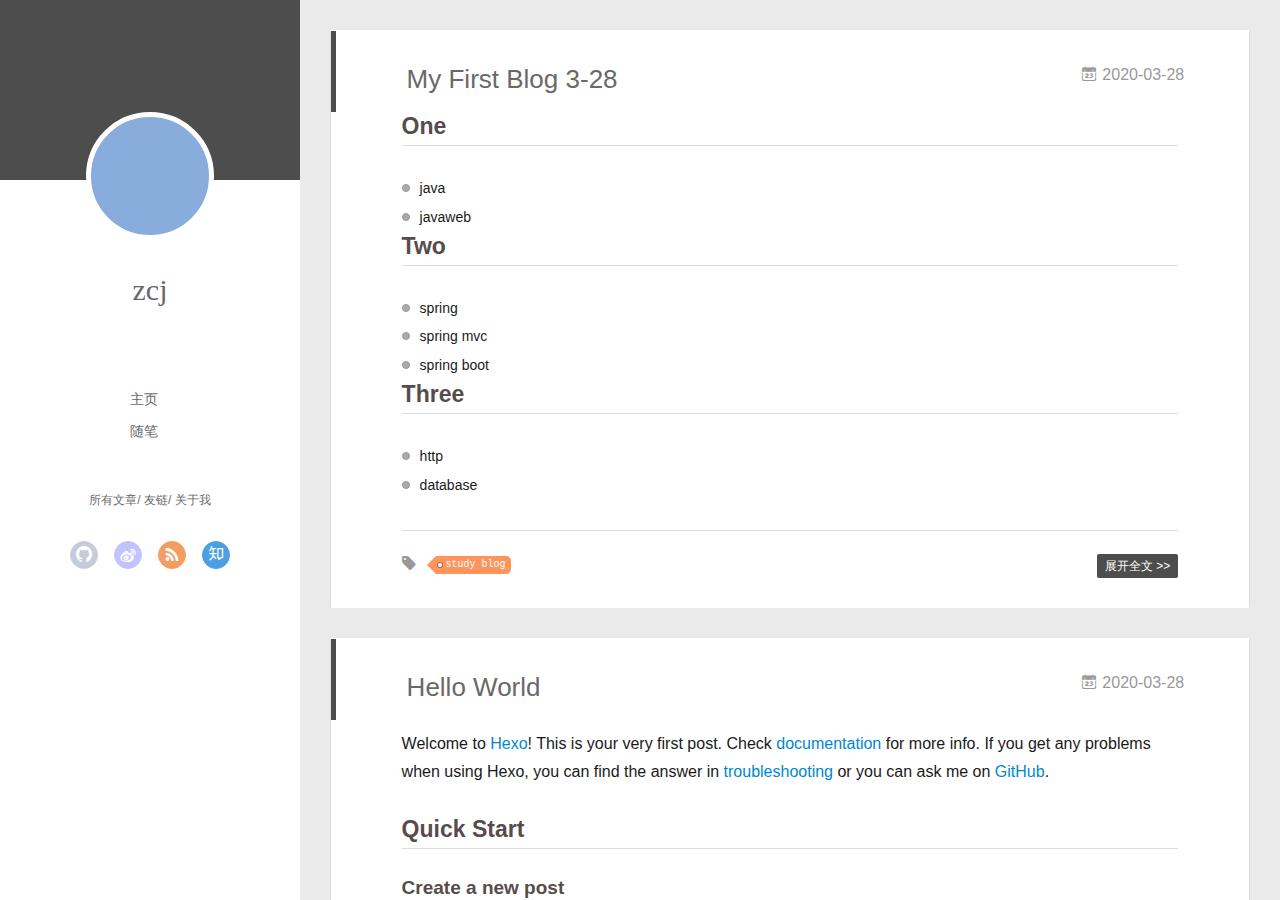
==== commit 4b8a0a5e: "Site updated: 2020-03-28 13:34:37" ====
--- a/index.html
+++ b/index.html
@@ -19,7 +19,7 @@
     <link rel="alternative" href="/atom.xml" title="Hexo" type="application/atom+xml">
   
   
-    <link rel="icon" href="/img/MyPic.png">
+    <link rel="icon" href="/source/img/MyPic.png">
   
   <link rel="stylesheet" type="text/css" href="/./main.0cf68a.css">
   <style type="text/css">
@@ -156,13 +156,13 @@
   <div class="article-inner">
     
       <header class="article-header">
-        <!-- 
+        
   
     <h1 itemprop="name">
       <a class="article-title" href="/2020/03/28/My-First-Blog-3-28/">My First Blog 3-28</a>
     </h1>
   
- -->
+
         
         <a href="/2020/03/28/My-First-Blog-3-28/" class="archive-article-date">
   	<time datetime="2020-03-28T01:59:58.000Z" itemprop="datePublished"><i class="icon-calendar icon"></i>2020-03-28</time>
@@ -238,13 +238,13 @@
   <div class="article-inner">
     
       <header class="article-header">
-        <!-- 
+        
   
     <h1 itemprop="name">
       <a class="article-title" href="/2020/03/28/hello-world/">Hello World</a>
     </h1>
   
- -->
+
         
         <a href="/2020/03/28/hello-world/" class="archive-article-date">
   	<time datetime="2020-03-28T01:49:48.138Z" itemprop="datePublished"><i class="icon-calendar icon"></i>2020-03-28</time>
--- a/main.0cf68a.css
+++ b/main.0cf68a.css
@@ -1,10 +1,2 @@
 .clearfix:after,.clearfix:before{content:"";display:table}.clearfix:after{clear:both}.left-col.show{box-shadow:0 0 6px 0 rgba(0,0,0,.75)}.mid-col,.mid-col.show .article,.tools-col,.tools-col .tools-section .search-tag.tagcloud .article-tag-list,.tools-col .tools-section .search-ul .search-tag span:hover,.tools-col .tools-section .search-ul .search-time span:hover,.tools-col .tools-section .search-ul .search-title:hover,.tools-col .tools-section .search-wrap .icon{transition:all .2s ease-in;-ms-transition:all .2s ease-in}@-webkit-keyframes leftIn{0%,60%,75%,90%,to{-webkit-animation-timing-function:cubic-bezier(.215,.61,.355,1);animation-timing-function:cubic-bezier(.215,.61,.355,1)}0%{-webkit-transform:translateZ(0);transform:translateZ(0)}60%{-webkit-transform:translate3d(358px,0,0);transform:translate3d(358px,0,0)}75%{-webkit-transform:translate3d(323px,0,0);transform:translate3d(323px,0,0)}90%{-webkit-transform:translate3d(338px,0,0);transform:translate3d(338px,0,0)}to{-webkit-transform:translate3d(333px,0,0);transform:translate3d(333px,0,0)}}@keyframes leftIn{0%,60%,75%,90%,to{-webkit-animation-timing-function:cubic-bezier(.215,.61,.355,1);animation-timing-function:cubic-bezier(.215,.61,.355,1)}0%{-webkit-transform:translateZ(0);transform:translateZ(0)}60%{-webkit-transform:translate3d(358px,0,0);transform:translate3d(358px,0,0)}75%{-webkit-transform:translate3d(323px,0,0);transform:translate3d(323px,0,0)}90%{-webkit-transform:translate3d(338px,0,0);transform:translate3d(338px,0,0)}to{-webkit-transform:translate3d(333px,0,0);transform:translate3d(333px,0,0)}}.mid-col.show{-webkit-animation-duration:.8s;animation-duration:.8s;-webkit-animation-fill-mode:both;animation-fill-mode:both;-webkit-animation-name:leftIn;animation-name:leftIn}@-webkit-keyframes leftOut{0%,60%,75%,90%,to{-webkit-animation-timing-function:cubic-bezier(.215,.61,.355,1);animation-timing-function:cubic-bezier(.215,.61,.355,1)}0%{-webkit-transform:translate3d(333px,0,0);transform:translate3d(333px,0,0)}60%{-webkit-transform:translate3d(-25px,0,0);transform:translate3d(-25px,0,0)}75%{-webkit-transform:translate3d(10px,0,0);transform:translate3d(10px,0,0)}90%{-webkit-transform:translate3d(-5px,0,0);transform:translate3d(-5px,0,0)}to{-webkit-transform:translateZ(0);transform:translateZ(0)}}@keyframes leftOut{0%,60%,75%,90%,to{-webkit-animation-timing-function:cubic-bezier(.215,.61,.355,1);animation-timing-function:cubic-bezier(.215,.61,.355,1)}0%{-webkit-transform:translate3d(333px,0,0);transform:translate3d(333px,0,0)}60%{-webkit-transform:translate3d(-25px,0,0);transform:translate3d(-25px,0,0)}75%{-webkit-transform:translate3d(10px,0,0);transform:translate3d(10px,0,0)}90%{-webkit-transform:translate3d(-5px,0,0);transform:translate3d(-5px,0,0)}to{-webkit-transform:translateZ(0);transform:translateZ(0)}}.mid-col.hide{-webkit-animation-duration:.8s;animation-duration:.8s;-webkit-animation-name:leftOut;animation-name:leftOut}@-webkit-keyframes smallLeftIn{0%,60%,75%,90%,to{-webkit-animation-timing-function:cubic-bezier(.215,.61,.355,1);animation-timing-function:cubic-bezier(.215,.61,.355,1)}0%{-webkit-transform:translateZ(0);transform:translateZ(0)}60%{-webkit-transform:translate3d(325px,0,0);transform:translate3d(325px,0,0)}75%{-webkit-transform:translate3d(290px,0,0);transform:translate3d(290px,0,0)}90%{-webkit-transform:translate3d(305px,0,0);transform:translate3d(305px,0,0)}to{-webkit-transform:translate3d(300px,0,0);transform:translate3d(300px,0,0)}}@keyframes smallLeftIn{0%,60%,75%,90%,to{-webkit-animation-timing-function:cubic-bezier(.215,.61,.355,1);animation-timing-function:cubic-bezier(.215,.61,.355,1)}0%{-webkit-transform:translateZ(0);transform:translateZ(0)}60%{-webkit-transform:translate3d(325px,0,0);transform:translate3d(325px,0,0)}75%{-webkit-transform:translate3d(290px,0,0);transform:translate3d(290px,0,0)}90%{-webkit-transform:translate3d(305px,0,0);transform:translate3d(305px,0,0)}to{-webkit-transform:translate3d(300px,0,0);transform:translate3d(300px,0,0)}}.tools-col.show{-webkit-animation-duration:.8s;animation-duration:.8s;-webkit-animation-fill-mode:both;animation-fill-mode:both;-webkit-animation-name:smallLeftIn;animation-name:smallLeftIn}@-webkit-keyframes smallleftOut{0%,60%,75%,90%,to{-webkit-animation-timing-function:cubic-bezier(.215,.61,.355,1);animation-timing-function:cubic-bezier(.215,.61,.355,1)}0%{-webkit-transform:translate3d(333px,0,0);transform:translate3d(333px,0,0)}60%{-webkit-transform:translate3d(-25px,0,0);transform:translate3d(-25px,0,0)}75%{-webkit-transform:translate3d(10px,0,0);transform:translate3d(10px,0,0)}90%{-webkit-transform:translate3d(-5px,0,0);transform:translate3d(-5px,0,0)}to{-webkit-transform:translateZ(0);transform:translateZ(0)}}@keyframes smallleftOut{0%,60%,75%,90%,to{-webkit-animation-timing-function:cubic-bezier(.215,.61,.355,1);animation-timing-function:cubic-bezier(.215,.61,.355,1)}0%{-webkit-transform:translate3d(333px,0,0);transform:translate3d(333px,0,0)}60%{-webkit-transform:translate3d(-25px,0,0);transform:translate3d(-25px,0,0)}75%{-webkit-transform:translate3d(10px,0,0);transform:translate3d(10px,0,0)}90%{-webkit-transform:translate3d(-5px,0,0);transform:translate3d(-5px,0,0)}to{-webkit-transform:translateZ(0);transform:translateZ(0)}}.tools-col.hide{-webkit-animation-duration:.8s;animation-duration:.8s;-webkit-animation-fill-mode:both;animation-fill-mode:both;-webkit-animation-name:smallleftOut;animation-name:smallleftOut}html{-ms-text-size-adjust:100%;-webkit-text-size-adjust:100%;-webkit-tap-highlight-color:transparent;height:100%}body{margin:0;font-size:14px;font-family:Helvetica Neue,Helvetica,STHeiTi,Arial,sans-serif;line-height:1.5;color:#333;background-color:#fff;min-height:100%}article,aside,details,figcaption,figure,footer,header,hgroup,main,menu,nav,section,summary{display:block}audio,canvas,progress,video{display:inline-block}audio:not([controls]){display:none;height:0}progress{vertical-align:baseline}[hidden],template{display:none}a{background:transparent;text-decoration:none;color:#08c}a:active{outline:0}abbr[title]{border-bottom:1px dotted}b,strong{font-weight:700}dfn{font-style:italic}mark{background:#ff0;color:#000}small{font-size:80%}sub,sup{font-size:75%;line-height:0;position:relative;vertical-align:baseline}sup{top:-.5em}sub{bottom:-.25em}img{border:0;vertical-align:middle;max-width:100%}svg:not(:root){overflow:hidden}pre{overflow:auto;white-space:pre;white-space:pre-wrap;word-wrap:break-word}code,kbd,pre,samp{font-family:monospace,monospace;font-size:1em}button,input,optgroup,select,textarea{color:inherit;font:inherit;margin:0;vertical-align:middle}button,input,select{overflow:visible}button,select{text-transform:none}button,html input[type=button],input[type=reset],input[type=submit]{-webkit-appearance:button;cursor:pointer}[disabled]{cursor:default}button::-moz-focus-inner,input::-moz-focus-inner{border:0;padding:0}input{line-height:normal}input[type=checkbox],input[type=radio]{box-sizing:border-box;padding:0}input[type=number]::-webkit-inner-spin-button,input[type=number]::-webkit-outer-spin-button{height:auto}input[type=search]{-webkit-appearance:textfield;box-sizing:border-box}input[type=search]::-webkit-search-cancel-button,input[type=search]::-webkit-search-decoration{-webkit-appearance:none}fieldset{border:1px solid silver;margin:0 2px;padding:.35em .625em .75em}legend{border:0;padding:0}textarea{overflow:auto;resize:vertical;vertical-align:top}optgroup{font-weight:700}button,input,select,textarea{outline:0}input,textarea{-webkit-user-modify:read-write-plaintext-only}input::-ms-clear,input::-ms-reveal{display:none}input::-moz-placeholder,textarea::-moz-placeholder{color:#999}input:-ms-input-placeholder,textarea:-ms-input-placeholder{color:#999}input::-webkit-input-placeholder,textarea::-webkit-input-placeholder{color:#999}.placeholder{color:#999}table{border-collapse:collapse;border-spacing:0}td,th{padding:0}blockquote,figure,form,h1,h2,h3,h4,h5,h6,p{margin:0}dd,dl,li,ol,ul{margin:0;padding:0}ol,ul{list-style:none outside none}h1,h2,h3{line-height:2;font-weight:400}h1{font-size:18px}h2{font-size:16px}h3{font-size:14px}i{font-style:normal}*{box-sizing:border-box}@font-face{font-family:iconfont;src:url(./fonts/iconfont.b322fa.eot);src:url(./fonts/iconfont.b322fa.eot#iefix) format("embedded-opentype"),url(./fonts/iconfont.8c627f.woff) format("woff"),url(./fonts/iconfont.16acc2.ttf) format("truetype"),url(./fonts/iconfont.45d7ee.svg#iconfont) format("svg")}[class*=" icon-"],[class^=icon-]{font-family:iconfont!important;speak:none;font-size:16px;font-style:normal;font-weight:400;font-variant:normal;text-transform:none;line-height:1;-webkit-font-smoothing:antialiased;-moz-osx-font-smoothing:grayscale}.icon-twitter:before{content:"\E600"}.icon-facebook:before{content:"\E601"}.icon-clock:before{content:"\E602"}.icon-mail:before{content:"\E609"}.icon-link:before{content:"\E6AB"}.icon-search:before{content:"\E65B"}.icon-smile:before{content:"\E64A"}.icon-roundrightfill:before{content:"\E65A"}.icon-list:before{content:"\E682"}.icon-book:before{content:"\E6FE"}.icon-home:before{content:"\E6BB"}.icon-share:before{content:"\E618"}.icon-back:before{content:"\E625"}.icon-qq:before{content:"\E62D"}.icon-weibo:before{content:"\E619"}.icon-segmentfault:before{content:"\E603"}.icon-sort:before{content:"\E700"}.icon-jianshu:before{content:"\E613"}.icon-circle-left:before{content:"\E71F"}.icon-circle-right:before{content:"\E720"}.icon-loading:before{content:"\E614"}.icon-acfun:before{content:"\E604"}.icon-close:before{content:"\E60C"}.icon-tumblr:before{content:"\E6B0"}.icon-calendar:before{content:"\E667"}.icon-rss:before{content:"\E877"}.icon-price-tags:before{content:"\E6F9"}.icon-quo-left:before{content:"\E7F5"}.icon-quo-right:before{content:"\E7F6"}.icon-back1:before{content:"\E64E"}.icon-github:before{content:"\E735"}.icon-film:before{content:"\E7B7"}.icon-weixin:before{content:"\E61F"}.icon-qzone:before{content:"\E680"}.icon-category:before{content:"\E605"}.icon-douban:before{content:"\E64C"}.icon-roundleftfill:before{content:"\E799"}.icon-tuding:before{content:"\E651"}.icon-zhihu:before{content:"\E61B"}.icon-linkedin:before{content:"\E6D4"}.icon-google:before{content:"\E635"}.icon-plane:before{content:"\E62F"}.icon-bilibili:before{content:"\E622"}.icon-psn:before{content:"\E6C7"}body,button,input,select,textarea{color:#1a1a1a;font-family:lucida grande,lucida sans unicode,lucida,helvetica,Hiragino Sans GB,Microsoft YaHei,WenQuanYi Micro Hei,sans-serif;font-size:16px;font-size:1rem;line-height:1.75}body{overflow-y:hidden;background:#eaeaea}#container,body,html{height:100%;overflow-x:hidden;overflow-y:auto}#mobile-nav{display:none}#container{position:relative;min-height:100%}#container .anm-canvas{display:none}#container.show .anm-canvas{display:block;position:fixed}.body-wrap{margin-bottom:80px}.mid-col{position:absolute;right:0;min-height:100%;background:#eaeaea;left:300px;width:auto}.mid-col.show{background:none;opacity:.9}.mid-col.show .article{background:hsla(0,0%,100%,.3)}.left-col{background:#fff;width:300px;position:fixed;opacity:1;transition:all .2s ease-in;height:100%;z-index:999}.left-col .overlay{width:100%;height:180px;position:absolute}.left-col .intrude-less{width:76%;text-align:center;margin:112px auto 0}.left-col #header{width:100%;height:300px;position:relative;border-bottom:1px solid color-border}.left-col #header a{color:#696969}.left-col #header a:hover{color:#b0a0aa}.left-col #header .header-subtitle{text-align:center;color:#999;font-size:14px;line-height:25px;overflow:hidden;text-overflow:ellipsis;display:-webkit-box;-webkit-line-clamp:2;-webkit-box-orient:vertical}.left-col #header .header-menu{font-weight:300;line-height:31px;text-transform:uppercase;float:none;min-height:150px;margin-left:-12px;text-align:center;display:-webkit-box;-webkit-box-orient:horizontal;-webkit-box-pack:center;-webkit-box-align:center}.left-col #header .header-menu li{cursor:default}.left-col #header .header-menu li a{font-size:14px;min-width:300px}.left-col #header .header-smart-menu{font-size:12px;margin-bottom:20px}.left-col #header .header-smart-menu a:after{content:"/"}.left-col #header .header-smart-menu a:last-child:after{content:""}.left-col #header .profilepic{display:block;border:5px solid #fff;border-radius:300px;width:128px;height:128px;margin:0 auto;position:relative;overflow:hidden;background:#88acdb;-webkit-transition:all .2s ease-in;display:-webkit-box;-webkit-box-orient:horizontal;-webkit-box-pack:center;-webkit-box-align:center;text-align:center}.left-col #header .profilepic img{border-radius:300px;opacity:1;-webkit-transition:all .2s ease-in}.left-col #header .profilepic img.show{width:100%;height:100%;opacity:1}.left-col #header .header-author{text-align:center;margin:.67em 0;font-family:Roboto,serif;font-size:30px;transition:.3s}::-webkit-scrollbar{width:10px;height:10px}::-webkit-scrollbar-button{width:0;height:0}::-webkit-scrollbar-button:end:decrement,::-webkit-scrollbar-button:start:increment{display:none}::-webkit-scrollbar-corner{display:block}::-webkit-scrollbar-thumb{border-radius:8px;background-color:rgba(0,0,0,.2)}::-webkit-scrollbar-thumb:hover{border-radius:8px;background-color:rgba(0,0,0,.5)}::-webkit-scrollbar-thumb,::-webkit-scrollbar-track{border-right:1px solid transparent;border-left:1px solid transparent}::-webkit-scrollbar-track:hover{background-color:rgba(0,0,0,.15)}::-webkit-scrollbar-button:start{width:10px;height:10px;background:url(./img/scrollbar_arrow.png) no-repeat 0 0}::-webkit-scrollbar-button:start:hover{background:url(./img/scrollbar_arrow.png) no-repeat -15px 0}::-webkit-scrollbar-button:start:active{background:url(./img/scrollbar_arrow.png) no-repeat -30px 0}::-webkit-scrollbar-button:end{width:10px;height:10px;background:url(./img/scrollbar_arrow.png) no-repeat 0 -18px}::-webkit-scrollbar-button:end:hover{background:url(./img/scrollbar_arrow.png) no-repeat -15px -18px}::-webkit-scrollbar-button:end:active{background:url(./img/scrollbar_arrow.png) no-repeat -30px -18px}.article-entry .highlight,.article-entry pre{background:#272822;margin:10px 0;padding:10px;overflow:auto;color:#fff;font-size:.9em;line-height:22.400000000000002px}.article-entry .gist .gist-file .gist-data .line-numbers,.article-entry .highlight .gutter pre,.article-entry .highlight .gutter pre .line{color:#666}.article-entry code,.article-entry pre{font-family:Source Code Pro,Consolas,Monaco,Menlo,monospace}.article-entry code{background:#eee;padding:0 .3em;border:none}.article-entry pre code{background:none;text-shadow:none;padding:0;color:#fff}.article-entry .highlight{border-radius:4px}.article-entry .highlight pre{border:none;margin:0;padding:0}.article-entry .highlight table{margin:0;width:auto}.article-entry .highlight td{border:none;padding:0}.article-entry .highlight figcaption{color:highlight-comment;line-height:1em;margin-bottom:1em}.article-entry .highlight figcaption:after,.article-entry .highlight figcaption:before{content:"";display:table}.article-entry .highlight figcaption:after{clear:both}.article-entry .highlight figcaption a{float:right}.article-entry .highlight .gutter pre{text-align:right;padding-right:20px}.article-entry .highlight .gutter pre .line{text-shadow:none}.article-entry .highlight .line{color:#fff;min-height:19px}.article-entry .gist{margin:0 -20px;border-style:solid;border-color:#ddd;border-width:1px 0;background:#272822;padding:15px 20px 15px 0}.article-entry .gist .gist-file{border:none;font-family:Source Code Pro,Consolas,Monaco,Menlo,monospace;margin:0}.article-entry .gist .gist-file .gist-data{background:none;border:none}.article-entry .gist .gist-file .gist-data .line-numbers{background:none;border:none;padding:0 20px 0 0}.article-entry .gist .gist-file .gist-data .line-data{padding:0!important}.article-entry .gist .gist-file .highlight{margin:0;padding:0;border:none}.article-entry .gist .gist-file .gist-meta{background:#272822;color:highlight-comment;font:.85em Helvetica Neue,Helvetica,Arial,sans-serif;text-shadow:0 0;padding:0;margin-top:1em;margin-left:20px}.article-entry .gist .gist-file .gist-meta a{color:#258fb8;font-weight:400}.article-entry .gist .gist-file .gist-meta a:hover{text-decoration:underline}pre .comment{color:#75715e}pre .class .params,pre .function .keyword,pre .keyword{color:#66d9ef}pre .css .value,pre .doctype,pre .function,pre .params,pre .tag{color:#fff}pre .at_rule,pre .at_rule .keyword,pre .css~* .tag,pre .preprocessor,pre .preprocessor .keyword,pre .title{color:#f92672}pre .attribute,pre .built_in,pre .class,pre .css~* .class,pre .function .title{color:#a6e22e}pre .string,pre .value{color:#e6db74}pre .number{color:#7163d7}pre .css~* .id,pre .id{color:#fd971f}#header .tagcloud a{color:#fff}.tagcloud a{display:inline-block;text-decoration:none;font-weight:400;font-size:10px;color:#fff;height:18px;line-height:18px;float:left;padding:0 5px 0 10px;position:relative;border-radius:0 5px 5px 0;margin:5px 9px 5px 8px;font-family:Menlo,Monaco,Andale Mono,lucida console,Courier New,monospace}.tagcloud a:hover{opacity:.8}.tagcloud a:before{content:" ";width:0;height:0;position:absolute;top:0;left:-18px;border:9px solid transparent}.tagcloud a:after{content:" ";width:4px;height:4px;background-color:#fff;border-radius:4px;box-shadow:0 0 0 1px rgba(0,0,0,.3);position:absolute;top:7px;left:2px}.tagcloud a.color1{background:#ff945c}.tagcloud a.color1:before{border-right-color:#ff945c}.tagcloud a.color2{background:#cc8167}.tagcloud a.color2:before{border-right-color:#cc8167}.tagcloud a.color3{background:#ba8f6c}.tagcloud a.color3:before{border-right-color:#ba8f6c}.tagcloud a.color4{background:#94635c}.tagcloud a.color4:before{border-right-color:#94635c}.tagcloud a.color5{background:#7b5d5f}.tagcloud a.color5:before{border-right-color:#7b5d5f}.article-tag-list .article-tag-list-item{float:left}.article-pop-out .icon-tuding{color:#999;float:left;margin-right:10px;margin-top:6px}.article-category,.article-category .article-tag-list,.article-tag,.article-tag .article-tag-list{float:left}.article-category .icon,.article-tag .icon{color:#999;float:left;margin-right:10px;margin-top:6px}.article-pop-out{float:left}.archive-article-date{color:#999;margin-right:7.6923%;float:right}.archive-article-date .icon{margin:5px 5px 5px 0}.glass{background-color:rgba(54,70,93,.9);z-index:998;transition:opacity .15s;width:100%;height:100%;display:none}.glass,.tagcloud-ctn{left:0;opacity:1;bottom:0;position:fixed;right:0;top:0}.tagcloud-ctn{z-index:90120;background-size:100% 100%}.tagcloud-ctn .tagcloud-global{position:fixed;top:50%;left:50%;margin-top:-115px;margin-left:-315px;width:630px}.tagcloud-ctn .tagcloud-global a{width:80px;height:80px;border-radius:50%;background:#f2992e;color:#fff;display:block;float:left;line-height:80px;text-align:center}.tagcloud-ctn .tagcloud-global .tab-post-types .tab-post-type:first-child .post-type-icon{background:#f2992e}.tagcloud-ctn .tagcloud-global .tab-post-types .tab-post-type:nth-child(2) .post-type-icon{background:#56bc8a}.tagcloud-ctn .tagcloud-global .tab-post-types .tab-post-type:nth-child(3) .post-type-icon{background:#4aa8d8}.tagcloud-ctn .tagcloud-global .tab-post-types .tab-post-type:nth-child(4) .post-type-icon{background:#a77dc2}.tagcloud-ctn .tagcloud-global .tab-post-types .tab-post-type:nth-child(5) .post-type-icon{background:#dd765d}#header .header-nav{width:100%;position:absolute;transition:-webkit-transform .3s ease-in;transition:transform .3s ease-in;transition:transform .3s ease-in,-webkit-transform .3s ease-in}#header .header-nav .social{margin-top:10px;text-align:center;display:-webkit-box;display:-ms-flexbox;display:flex;-ms-flex-wrap:wrap;flex-wrap:wrap;-webkit-box-pack:center;-ms-flex-pack:center;justify-content:center}#header .header-nav .social a{border-radius:50%;display:-moz-inline-stack;display:inline-block;vertical-align:middle;*vertical-align:auto;zoom:1;*display:inline;margin:0 8px 15px;transition:.3s;text-align:center;color:#fff;opacity:.7;width:28px;height:28px;line-height:26px}#header .header-nav .social a:hover{opacity:1}#header .header-nav .social a.weibo{background:#aaf;border:1px solid #aaf}#header .header-nav .social a.weibo:hover{border:1px solid #aaf}#header .header-nav .social a.segmentfault{background:#009a61;border:1px solid #009a61}#header .header-nav .social a.segmentfault:hover{border:1px solid #009a61}#header .header-nav .social a.rss{background:#ef7522;border:1px solid #ef7522}#header .header-nav .social a.rss:hover{border:1px solid #cf5d0f}#header .header-nav .social a.github{background:#afb6ca;border:1px solid #afb6ca}#header .header-nav .social a.github:hover{border:1px solid #909ab6}#header .header-nav .social a.facebook{background:#3b5998;border:1px solid #3b5998}#header .header-nav .social a.facebook:hover{border:1px solid #2d4373}#header .header-nav .social a.google{background:#c83d20;border:1px solid #c83d20}#header .header-nav .social a.google:hover{border:1px solid #9c3019}#header .header-nav .social a.twitter{background:#55cff8;border:1px solid #55cff8}#header .header-nav .social a.twitter:hover{border:1px solid #24c1f6}#header .header-nav .social a.linkedin{background:#005a87;border:1px solid #005a87}#header .header-nav .social a.linkedin:hover{border:1px solid #006b98}#header .header-nav .social a.acfun{background:#fd4c5d;border:1px solid #fd4c5d}#header .header-nav .social a.acfun:hover{border:1px solid #fd4c5d}#header .header-nav .social a.bilibili{background:#e15280;border:1px solid #e15280}#header .header-nav .social a.bilibili:hover{border:1px solid #e15280}#header .header-nav .social a.zhihu{background:#0078d8;border:1px solid #0078d8}#header .header-nav .social a.zhihu:hover{border:1px solid #0078d8}#header .header-nav .social a.douban{background:#06c611;border:1px solid #06c611}#header .header-nav .social a.douban:hover{border:1px solid #06c611}#header .header-nav .social a.mail{background:#005a87;border:1px solid #005a87}#header .header-nav .social a.mail:hover{border:1px solid #006b98}#header .header-nav .social a.jianshu{background:#ff5722;border:1px solid #ff5722}#header .header-nav .social a.jianshu:hover{border:1px solid #ff5722}#header .header-nav .social a.weixin{background:#4caf50;border:1px solid #4caf50}#header .header-nav .social a.weixin:hover{border:1px solid #4caf50}#header .header-nav .social a.qq{background:#34baad;border:1px solid #34baad}#header .header-nav .social a.qq:hover{border:1px solid #34baad}#header .header-nav .social a.psn{background:#086ef6;border:1px solid #086ef6}#header .header-nav .social a.psn:hover{border:1px solid #086ef6}#page-nav{text-align:center;margin-top:30px}#page-nav .page-number{width:20px;height:25px;background:#4d4d4d;display:inline-block;color:#fff;line-height:25px;font-size:12px;margin:0 5px 30px;border-radius:2px}#page-nav .page-number:hover{background:#5e5e5e}#page-nav .current{background:#88acdb;cursor:default}#page-nav .current:hover{background:#88acdb}#page-nav .extend{color:#4d4d4d;margin:0 27px;opacity:1}#page-nav .extend:hover{color:#5e5e5e}#page-nav:hover .extend{opacity:1}.archives-wrap{position:relative;margin:0 30px;padding-right:60px;border-bottom:1px solid #eee;background:#fff}.archives-wrap:first-child{margin-top:30px}.archives-wrap:last-child{margin-bottom:80px}.archives-wrap .archive-year-wrap{line-height:35px;width:200px;position:absolute;padding-top:15px;font-size:1.8em;z-index:1}.archives-wrap .archive-year-wrap a{color:#666;font-weight:700;padding-left:48px}.archives{position:relative}.archives .article-info{border:none}.archives .archive-article{margin-left:200px;padding:20px 0;border-bottom:1px solid #eee;border-top:1px solid #fff;position:relative}.archives .archive-article:first-child{border-top:none}.archives .archive-article:last-child{border-bottom:none}.archives .archive-article-title{font-size:16px;color:#333;transition:color .3s}.archives .archive-article-title:hover{color:#657b83}.archives .archive-article-title span{display:block;color:#a8a8a8;font-size:12px;line-height:14px;height:7px;padding-left:2px}.archives .archive-article-title span:before{display:inline-block;content:"\201C";font-family:serif;font-size:30px;float:left;margin:4px 4px 0 -12px;color:#c8c8c8}.archive-article-inner .icon-clock{margin-right:5px}.archive-article-inner .archive-article-header{position:relative;min-height:36px}.archive-article-inner .article-meta{position:relative;float:right;margin-top:-10px;color:#555;background:none;text-align:right;width:auto}.archive-article-inner .article-meta .article-date time{color:#aaa}.archive-article-inner .article-meta .archive-article-date,.archive-article-inner .article-meta .article-tag-list{margin-right:30px;display:-moz-inline-stack;display:inline-block;vertical-align:middle;zoom:1;color:#666;font-size:14px}.archive-article-inner .article-meta .archive-article-date{cursor:default;font-size:12px;margin-bottom:5px;margin-top:-10px;margin-right:0}.archive-article-inner .article-meta .article-category:before{float:left;margin-top:1px;left:15px}.archive-article-inner .article-meta .article-category .article-category-link{width:auto;max-width:83px;padding-left:10px}.archive-article-inner .article-meta .article-tag-list{margin-top:0}.archive-article-inner .article-meta .article-tag-list:before{left:15px}.archive-article-inner .article-meta .article-tag-list .article-tag-list-item{display:inline-block;width:auto;max-width:83px;padding-left:8px;font-size:12px}.tools-col{width:300px;height:100%;position:fixed;left:0;top:0;z-index:0;padding:0;opacity:0;-webkit-overflow-scrolling:touch;overflow-scrolling:touch}.tools-col.show{opacity:1}.tools-col.hide{z-index:0}.tools-col .tools-nav{display:none}.tools-col .tools-section,.tools-col .tools-wrap{height:100%;color:#e5e5e5;width:360px;overflow:hidden;overflow-y:auto}.tools-col .tools-section ::-webkit-scrollbar,.tools-col .tools-wrap ::-webkit-scrollbar{display:none}.tools-col .tools-section .search-wrap{width:310px;margin:20px 20px 10px;position:relative}.tools-col .tools-section .search-wrap .search-ipt{width:310px;color:#fff;background:none;border:none;border-bottom:2px solid #fff;font-family:Roboto,serif}.tools-col .tools-section .search-wrap .icon{position:absolute;right:0;top:7px;color:#fff;cursor:pointer}.tools-col .tools-section .search-wrap .icon:hover{-webkit-transform:scale(1.2);transform:scale(1.2)}.tools-col .tools-section .search-wrap ::-webkit-input-placeholder{color:#ededed}.tools-col .tools-section .search-tag.tagcloud{text-align:center;position:relative}.tools-col .tools-section .search-tag.tagcloud .search-tag-wording{font-size:12px;float:right;margin:4px 75px 0 0}.tools-col .tools-section .search-tag.tagcloud .search-switch{width:40px;height:25px;display:block}.tools-col .tools-section .search-tag.tagcloud .search-switch input{width:40px;height:14px;position:absolute;top:0;right:30px;z-index:2;border:0;background:0 0;-webkit-appearance:none;outline:0}.tools-col .tools-section .search-tag.tagcloud .search-switch input:before{content:"";width:40px;height:14px;border:1px solid #bdcabc;background-color:#fdfdfd;border-radius:20px;cursor:pointer;display:inline-block;position:relative;vertical-align:middle;box-sizing:content-box;box-shadow:inset 0 0 0 0 #dfdfdf;transition:border .4s,box-shadow .4s;background-clip:content-box}.tools-col .tools-section .search-tag.tagcloud .search-switch input:checked:before{border-color:#64bd63;box-shadow:inset 0 0 0 .16rem #64bd63;background-color:#64bd63;transition:border .4s,box-shadow .4s,background-color 1.2s}.tools-col .tools-section .search-tag.tagcloud .search-switch input:checked:after{left:27px;background:#fff}.tools-col .tools-section .search-tag.tagcloud .search-switch input:after{content:"";width:14px;height:14px;position:absolute;top:16px;left:2px;-webkit-transform:translateY(-50%);border-radius:100%;background-color:#91c0f1;box-shadow:0 1px 1px rgba(0,0,0,.4);transition:left .2s;cursor:pointer}.tools-col .tools-section .search-tag.tagcloud .article-tag-list{display:none;margin:15px 10px 0;padding:10px;background:hsla(0,0%,100%,.2)}.tools-col .tools-section .search-tag.tagcloud .article-tag-list.show{display:block}.tools-col .tools-section .search-tag.tagcloud .a{float:none}.tools-col .tools-section .search-ul{margin-top:10px;color:rgba(77,77,77,.75);-webkit-overflow-scrolling:touch;overflow-scrolling:touch;overflow-y:auto}.tools-col .tools-section .search-ul .search-li{padding:10px 20px;border-bottom:1px dotted #dcdcdc}.tools-col .tools-section .search-ul .search-li:hover{background:hsla(0,0%,100%,.2)}.tools-col .tools-section .search-ul .search-title{overflow:hidden;white-space:nowrap;text-overflow:ellipsis;display:block;color:#fffff8;text-shadow:1px 1px rgba(77,77,77,.25)}.tools-col .tools-section .search-ul .search-title .icon{margin-right:10px;color:#fffdd8}.tools-col .tools-section .search-ul .search-title:hover{color:#fff}.tools-col .tools-section .search-ul .search-tag,.tools-col .tools-section .search-ul .search-time{font-size:12px;color:#fffdd8;margin-right:10px}.tools-col .tools-section .search-ul .search-tag .icon,.tools-col .tools-section .search-ul .search-time .icon{margin-right:0}.tools-col .tools-section .search-ul .search-tag span,.tools-col .tools-section .search-ul .search-time span{cursor:pointer}.tools-col .tools-section .search-ul .search-tag span:hover,.tools-col .tools-section .search-ul .search-time span:hover{color:#fff}.tools-col .tools-section .search-ul .search-time{float:left}.tools-col .tools-section .search-ul .search-tag span{margin-right:5px}.tools-col .tools-section-friends{padding-top:30px}.tools-col .aboutme-wrap{display:-webkit-box;display:-ms-flexbox;display:flex;-webkit-box-align:center;-ms-flex-align:center;align-items:center;-webkit-box-pack:center;-ms-flex-pack:center;justify-content:center;width:100%;height:100%;color:#fffdd8;text-shadow:1px 1px rgba(77,77,77,.45)}.body-wrap>article{position:relative}@-webkit-keyframes cd-bounce-1{0%{opacity:0;-webkit-transform:scale(1)}60%{opacity:1;-webkit-transform:scale(1.01)}to{-webkit-transform:scale(1)}}@keyframes cd-bounce-1{0%{opacity:0;-webkit-transform:scale(1);transform:scale(1)}60%{opacity:1;-webkit-transform:scale(1.01);transform:scale(1.01)}to{-webkit-transform:scale(1);transform:scale(1)}}.article{margin:30px;position:relative;border:1px solid #ddd;border-top:1px solid #fff;border-bottom:1px solid #fff;background:#fff;transition:all .2s ease-in}.article img{max-width:100%}.article-inner h1.article-title,.article-title{color:#696969;margin-left:0;font-weight:300;line-height:35px;margin-bottom:20px;font-size:26px;transition:color .3s}.article-header{border-left:5px solid #4d4d4d;padding:30px 0 15px 25px;padding-left:7.6923%}.article-meta{width:150px;font-size:14;text-align:right;position:absolute;right:0;top:23px;text-align:center;z-index:1}.article-meta time{color:#aaa}.article-meta time .icon-clock{margin-right:8px;font-size:16px}.article-more-link{margin-top:0;text-align:left;float:right}.article-more-link a{background:#4d4d4d;color:#fff;font-size:12px;padding:5px 8px;line-height:16px;border-radius:2px;transition:background .3s}.article-more-link a:hover{background:#3c3c3c}.article-more-link a.hidden{visibility:hidden}.article-info.info-on-right{margin:10px 0 0;float:right}.article-info-index.article-info{padding-top:20px;margin:30px 7.6923% 0;min-height:72px;border-top:1px solid #ddd}.article-info-post.article-info{padding:0;border:none;margin:-30px 0 20px 7.6923%}.article-inner p{margin:0 0 1.75em}.article-inner{border-color:#d1d1d1}.article-inner h1{font-size:28px;font-size:1.75rem;line-height:1.25;margin-top:2em;margin-bottom:1em}.article-inner h2{font-size:23px;font-size:1.4375rem;line-height:1.2173913043;margin-top:2.4347826087em;margin-bottom:1.2173913043em}.article-inner h3{font-size:19px;font-size:1.1875rem;line-height:1.1052631579;margin-top:2.9473684211em;margin-bottom:1.4736842105em}.article-inner h4,.article-inner h5,.article-inner h6{font-size:16px;font-size:1rem;line-height:1.3125;margin-top:3.5em;margin-bottom:1.75em}.article-inner h4{letter-spacing:.140625em;text-transform:uppercase}.article-inner h6{font-style:italic}.article-inner h1,.article-inner h2,.article-inner h3,.article-inner h4,.article-inner h5,.article-inner h6{font-weight:900}.article-inner h1:first-child,.article-inner h2:first-child,.article-inner h3:first-child,.article-inner h4:first-child,.article-inner h5:first-child,.article-inner h6:first-child{margin-top:0}.article-inner h1:first-child{margin-bottom:10px;display:inline}.article-entry{line-height:1.8em;padding-right:7.6923%;padding-left:7.6923%}.article-entry p{margin-top:10px}.article-entry li code,.article-entry p code{padding:1px 3px;margin:0 3px;background:#ddd;border:1px solid #ccc;font-family:Menlo,Monaco,Andale Mono,lucida console,Courier New,monospace;word-wrap:break-word;font-size:14px}.article-entry blockquote{background:#ddd;border-left:5px solid #ccc;padding:15px 20px;margin-top:10px;border-left:5px solid #657b83;background:#f6f6f6}.article-entry blockquote p{margin-top:0;margin-bottom:0}.article-entry em{font-style:italic}.article-entry ul li:before{content:"";width:6px;height:6px;border:1px solid #999;border-radius:10px;background:#aaa;display:inline-block;margin-right:10px;float:left;margin-top:10px}.article-entry ol{counter-reset:item}.article-entry ol li:before{counter-increment:item;content:counter(item) ".";margin-right:10px}.article-entry ol,.article-entry ul{font-size:14px;margin:10px 0}.article-entry li ol,.article-entry li ul{margin-left:30px}.article-entry li ol li:before,.article-entry li ul li:before{content:"";background:#dedede}.article-entry h1{margin-top:30px}.article-entry h2,.article-entry h3,.article-entry h4,.article-entry h5,.article-entry h6{margin-top:20px;font-weight:700;color:#574c4c;padding-bottom:5px;border-bottom:1px solid #ddd}.article-entry video{max-width:100%}.article-entry strong{font-weight:700}.article-entry .caption{display:block;font-size:.8em;color:#aaa}.article-entry hr{height:0;margin-top:20px;margin-bottom:20px;border-left:0;border-right:0;border-top:1px solid #ddd;border-bottom:1px solid #fff}.article-entry pre{line-height:1.5;margin-top:10px;padding:5px 15px;overflow-x:auto;color:#657b83;border:1px solid #ccc;text-shadow:0 1px #444;font-family:Menlo,Monaco,Andale Mono,lucida console,Courier New,monospace}.article-entry pre code{font-size:14px}.article-entry table{width:100%;border:1px solid #dedede;margin:15px 0;border-collapse:collapse}.article-entry table td,.article-entry table tr{height:35px}.article-entry table thead tr{background:#f8f8f8}.article-entry table tbody tr:hover{background:#efefef}.article-entry table td,.article-entry table th{border:1px solid #dedede;padding:0 10px}.article-entry figure table{border:none;width:auto;margin:0}.article-entry figure table tbody tr:hover{background:none}#article-nav{margin:0 0 20px;padding:0 32px 10px;min-height:30px}#article-nav .article-nav-link-wrap{font-size:14px}#article-nav .article-nav-link-wrap .article-nav-title{display:inline-block;font-size:16px;transition:color .3s}#article-nav .article-nav-link-wrap:hover .article-nav-title,#article-nav .article-nav-link-wrap:hover i{color:#4d4d4d}#article-nav #article-nav-older{float:right}#disqus_thread,#gitment-ctn,#SOHUCS,.cloud-tie-wrapper,.duoshuo{padding:0 30px!important;min-height:20px}#SOHUCS #SOHU_MAIN .module-cmt-list .block-cont-gw{border-bottom:1px dashed #c8c8c8!important}.share-wrap{min-height:20px}.share-btn{float:right;position:relative}.share-icons{display:-webkit-box;display:-ms-flexbox;display:flex;-webkit-box-pack:center;-ms-flex-pack:center;justify-content:center;-webkit-box-align:center;-ms-flex-align:center;align-items:center;-ms-flex-wrap:wrap;flex-wrap:wrap}.share-icons a{border:1px solid #fff;border-radius:50%;display:-moz-inline-stack;display:inline-block;vertical-align:middle;zoom:1;margin:10px;transition:.3s;text-align:center;color:#fff;opacity:.7;width:28px;height:28px;line-height:26px;text-shadow:1px 1px 1px #509eb7}.share-icons a:active{color:#fff}.share-icons a:hover{-webkit-transform:scale(1.2);transform:scale(1.2)}.share-icons a.share-outer{border:none;color:#fff;background:#4d4d4d;text-shadow:none}.page-modal{position:fixed;top:24%;left:50%;z-index:1001;padding:20px;text-align:center;color:#727272;background:#fff;border-radius:4px;box-shadow:0 2px 5px 0 rgba(0,0,0,.16),0 2px 10px 0 rgba(0,0,0,.12);opacity:0;-webkit-transform:translate(-50%,-200%);transform:translate(-50%,-200%)}.page-modal p{margin-bottom:10px}.page-modal.ready{visibility:hidden;display:block;-webkit-transform:translate(-50%,-100%);transform:translate(-50%,-100%);transition:.3s}.page-modal.in{visibility:visible;opacity:1;-webkit-transform:translate(-50%);transform:translate(-50%)}.page-modal .close{position:absolute;right:15px;top:15px;color:rgba(0,0,0,.2);font-size:16px;line-height:20px}.page-modal .close:active,.page-modal .close:hover{color:rgba(0,0,0,.4)}.mask{visibility:hidden;position:fixed;top:0;left:0;bottom:0;z-index:1000;width:100%;height:100%;background:#000;opacity:0;filter:alpha(opacity=0);pointer-events:none;transition:.3s ease-in-out}.mask.in{visibility:visible;pointer-events:auto;opacity:.3}.page-reward{margin:60px 0;text-align:center}.page-reward .page-reward-btn{position:relative;display:inline-block;width:56px;height:56px;line-height:56px;font-size:20px;color:#fff;background:#f44336;border-radius:50%;box-shadow:0 2px 5px 0 rgba(0,0,0,.16),0 2px 10px 0 rgba(0,0,0,.12);transition:.4s ease-in-out}.page-reward .page-reward-btn:active,.page-reward .page-reward-btn:hover{box-shadow:0 6px 12px rgba(0,0,0,.2),0 4px 15px rgba(0,0,0,.2)}.page-reward .page-reward-btn .tooltip-item{display:block;width:56px;height:56px}.page-reward .reward-box{display:-webkit-box;display:-ms-flexbox;display:flex;-ms-flex-pack:distribute;justify-content:space-around}.page-reward .reward-p{color:#fff;font-weight:700;text-shadow:1px 1px 1px #45b9e0}.page-reward .reward-p .icon{margin:0 10px;color:#ddd}.page-reward .reward-type{font-size:16px;display:block;color:#4d4d4d;margin:20px 0 0}.page-reward .reward-img{width:130px;height:130px;border:6px solid #fff;border-radius:3px}.wrap-side-operation{position:fixed;right:40px;bottom:50px;z-index:999;font-size:14px}.wrap-side-operation .icon-plane{color:#fff;text-shadow:1px 1px 1px #509eb7;opacity:.7;font-size:52px;line-height:40px;width:40px;text-align:center;display:block}.mod-side-operation{width:40px;text-align:center}.jump-container:hover .icon-back{background:rgba(36,193,246,.9)}.jump-container,.toc-container{position:relative;cursor:pointer;width:40px;height:40px;opacity:.8}.jump-plan-container{position:absolute;top:-11px;left:-4px;width:50px;height:61px;overflow:hidden}.jump-plan-container .jump-plane{display:block;position:absolute;width:42px;height:66px;-webkit-transform:translateY(68px);transform:translateY(68px);left:-2px}.mod-side-operation__jump-to-top .icon-back{transition:.3s;color:#fff;background:#ccc;-webkit-transform:rotate(90deg);transform:rotate(90deg);font-size:32px;line-height:40px;width:40px;text-align:center;display:block}.mod-side-operation__jump-to-top .icon-back:hover{background:#24c1f6;color:#24c1f6}.toc-container.tooltip-left{background:#ccc;margin-top:10px;transition:.3s}.toc-container.tooltip-left:hover{background:rgba(36,193,246,.9)}.toc-container.tooltip-left .icon-font{font-size:22px;line-height:40px;color:#fff}.toc-container.tooltip-left .tooltip{width:40px;height:40px;top:0;left:0}.toc-container.tooltip-left .tooltip-east .tooltip-content{min-height:100px;text-align:left;padding:5px 0 5px 20px;right:4.7em;min-width:200px;width:auto;font-size:14px;text-shadow:1px 1px 1px #398199;bottom:-10px;-webkit-transform-origin:100% 100%;transform-origin:100% 100%;-webkit-transform:translate3d(0,-10px,0) rotate3d(1,1,1,-30deg);transform:translate3d(0,-10px,0) rotate3d(1,1,1,-30deg)}.toc-container.tooltip-left .tooltip-east .tooltip-content a{color:#fff}.toc-container.tooltip-left .tooltip-east .tooltip-content:after{top:auto;bottom:23px}.toc-container.tooltip-left .tooltip-east .tooltip-content .toc-article{max-height:500px;overflow-x:hidden;overflow-y:auto}.toc-container.tooltip-left .tooltip-east .tooltip-content .toc-article li ol,.toc-container.tooltip-left .tooltip-east .tooltip-content .toc-article li ul{margin-left:30px}.toc-container.tooltip-left .tooltip-east .tooltip-content .toc-article li{white-space:nowrap}.toc-container.tooltip-left .tooltip:hover .tooltip-content{bottom:-10px;-webkit-transform:translate(0);transform:translate(0)}.tooltip-left .tooltip{position:absolute;z-index:999;cursor:pointer;width:28px;height:28px;top:-10px;right:10px}.tooltip-left .tooltip:hover a.share-outer{background:#24c1f6}@-webkit-keyframes pulse{0%{-webkit-transform:scale3d(.5,.5,1)}to{-webkit-transform:scaleX(1)}}@keyframes pulse{0%{-webkit-transform:scale3d(.5,.5,1);transform:scale3d(.5,.5,1)}to{-webkit-transform:scaleX(1);transform:scaleX(1)}}.tooltip-left .tooltip-content{position:absolute;background:rgba(36,193,246,.9);z-index:9999;width:200px;bottom:50%;margin-bottom:-10px;border-radius:20px;font-size:1.1em;text-align:center;color:#fff;opacity:0;cursor:default;pointer-events:none;-webkit-font-smoothing:antialiased;transition:opacity .3s,-webkit-transform .3s;transition:opacity .3s,transform .3s;transition:opacity .3s,transform .3s,-webkit-transform .3s}.tooltip-left .tooltip-west .tooltip-content{left:3.5em;-webkit-transform-origin:-2em 50%;transform-origin:-2em 50%;-webkit-transform:translate3d(0,50%,0) rotate3d(1,1,1,30deg);transform:translate3d(0,50%,0) rotate3d(1,1,1,30deg)}.tooltip-left .tooltip-east .tooltip-content{right:3.5em;-webkit-transform-origin:calc(100% + 2em) 50%;transform-origin:calc(100% + 2em) 50%;-webkit-transform:translate3d(0,50%,0) rotate3d(1,1,1,-30deg);transform:translate3d(0,50%,0) rotate3d(1,1,1,-30deg)}.tooltip-left .tooltip:hover .tooltip-content{opacity:1;-webkit-transform:translate3d(0,50%,0) rotate3d(0,0,0,0);transform:translate3d(0,50%,0) rotate3d(0,0,0,0);pointer-events:auto}.tooltip-left .tooltip-content:after,.tooltip-left .tooltip-content:before{content:"";position:absolute}.tooltip-left .tooltip-content:before{height:100%;width:3em}.tooltip-left .tooltip-content:after{width:2em;height:2em;top:50%;margin:-1em 0 0;background:url(./fonts/tooltip.4004ff.svg) no-repeat 50%;background-size:100%}.tooltip-left .tooltip-west .tooltip-content:after,.tooltip-left .tooltip-west .tooltip-content:before{right:99%}.tooltip-left .tooltip-east .tooltip-content:after,.tooltip-left .tooltip-east .tooltip-content:before{left:99%}.tooltip-left .tooltip-east .tooltip-content:after{-webkit-transform:scaleX(-1);transform:scaleX(-1)}.tooltip-top .tooltip{display:inline;position:relative;z-index:999}.tooltip-top .tooltip:after{content:"";position:absolute;width:100%;height:20px;bottom:100%;left:50%;pointer-events:none;-webkit-transform:translateX(-50%);transform:translateX(-50%)}.tooltip-top .tooltip:hover:after{pointer-events:auto}.tooltip-top .tooltip-content{position:absolute;z-index:9999;width:370px;left:50%;bottom:100%;font-size:20px;line-height:1.4;text-align:center;font-weight:400;color:#4d4d4d;background:transparent;opacity:0;margin:0 0 -10px -185px;cursor:default;pointer-events:none;font-family:Satisfy,cursive;-webkit-font-smoothing:antialiased;transition:opacity .3s .3s;padding-bottom:80px}.tooltip-top .tooltip:hover .tooltip-content{opacity:1;pointer-events:auto;transition-delay:0s}.tooltip-top .tooltip-content span{display:block}.tooltip-top .tooltip-text{border-bottom:10px solid #4d4d4d;overflow:hidden;-webkit-transform:scaleX(0);transform:scaleX(0);transition:-webkit-transform .3s .3s;transition:transform .3s .3s;transition:transform .3s .3s,-webkit-transform .3s .3s}.tooltip-top .tooltip:hover .tooltip-text{transition-delay:0s;-webkit-transform:scaleX(1);transform:scaleX(1)}.tooltip-top .tooltip-inner{background:rgba(36,193,246,.9);padding:40px;-webkit-transform:translate3d(0,100%,0);transform:translate3d(0,100%,0);webkit-transition:-webkit-transform .3s;transition:-webkit-transform .3s;transition:transform .3s;transition:transform .3s,-webkit-transform .3s}.tooltip-top .tooltip:hover .tooltip-inner{transition-delay:.3s;-webkit-transform:translateZ(0);transform:translateZ(0)}.tooltip-top .tooltip-content:after{content:"";left:50%;border:solid transparent;height:0;width:0;position:absolute;pointer-events:none;border-color:transparent;border-top-color:#4d4d4d;border-width:10px;margin-left:-10px}#footer{font-size:12px;font-family:Menlo,Monaco,Andale Mono,lucida console,Courier New,monospace;text-shadow:0 1px #fff;position:absolute;bottom:30px;opacity:.6;width:100%;text-align:center}#footer .outer{padding:0 30px}.footer-left{float:left}.footer-right{float:right}@media screen and (max-width:800px){#container,body,html{height:auto;overflow-x:hidden;overflow-y:auto}#mobile-nav{display:block}.body-wrap{margin-bottom:0}.left-col{display:none}.mid-col{left:0}#header .header-nav,.mid-col{position:relative}.wrap-side-operation{display:none}.cloud-tie-wrapper{padding:0;min-height:20px}.tools-col{left:-300px;width:300px}.tools-col .tools-wrap{padding-top:48px}.tools-col .tools-section,.tools-col .tools-wrap{width:300px}.tools-col .tools-section .search-wrap,.tools-col .tools-wrap .search-wrap{width:280px}.tools-col .tools-section .search-tag.tagcloud,.tools-col .tools-wrap .search-tag.tagcloud{margin-right:-30px}.tools-col .tools-section .search-ul .search-li,.tools-col .tools-wrap .search-ul .search-li{padding:5px 20px}.tools-col.show .header-menu.tools-nav{display:block}#container .header-author.fixed{position:fixed;top:-29px;width:100%;color:#ddd}.mobile-mask{width:100%;height:100%;position:fixed;top:0;left:0;background:rgba(0,0,0,.85);z-index:999}.btnctn{position:fixed;width:50px;height:50px;top:-5px;z-index:4}.btnctn .slider-trigger{position:absolute;z-index:101;width:42px;height:42px;text-align:center;line-height:50px}.btnctn .slider-trigger.back{top:0;left:0}.btnctn .slider-trigger.list{bottom:0;left:0}.btnctn .slider-trigger:hover{background:#444}.btnctn .slider-trigger .icon{font-size:24px;color:#fff}.article-header{border-left:none;padding:0;border-bottom:1px dotted #ddd}.article-header h1{margin-bottom:10px}.article-header .archive-article-date{float:none}.header-subtitle .icon{margin:0 10px;color:#d0d0d0}.article-info-index.article-info{min-height:40px;padding-top:10px;margin:0;border-top:1px solid #ddd}.article-info-post.article-info{margin:0;padding-top:10px;border:none}#viewer-box .viewer-box-l{font-size:14px}.article-nav-link-wrap{margin:5px 0;display:block;clear:both}.article-nav-link-wrap .icon-circle-right{float:left;margin:6px 4px 0 0}.article{padding:10px;margin:10px 0;border:0;font-size:16px;color:#555}.article .article-more-link{margin:0}.article .article-entry{padding:10px 0 30px}.article .article-inner h1.article-title,.article .article-title{font-size:18px;font-weight:300;display:block;margin:0}.article .article-meta{width:auto;height:30px;margin-top:-5px;position:ralative}.article .article-meta .article-date{font-size:12px;border-radius:0;color:#666;background:none;height:auto;padding:0;margin:0;width:100%;text-align:left;margin-left:10px}.article .article-meta .article-date time{width:auto;float:right;margin-right:10px}.article .article-meta .article-tag-list{margin-top:7px;position:absolute;right:10px;top:0}.article .article-meta .article-tag-list:before{float:left;margin-top:1px;left:0}.article .article-meta .article-tag-list .article-tag-list-item{float:left;padding-left:0;width:auto;max-width:83px}.article .article-meta .article-category{margin-top:7px;position:absolute;right:10px;top:-30px}.article .article-meta .article-category:before{float:left;margin-top:1px;left:15px}.article .article-meta .article-category .article-category-link{max-width:83px;width:auto;padding-left:10px}.article #article-nav-older{float:none;display:block}.share{padding:3px 10px}#disqus_thread,.duoshuo{padding:0 13px}#article-nav{margin:0;padding:5px 10px 10px}#article-nav #article-nav-older{float:none}#article-nav .article-nav-link-wrap .article-nav-title{font-size:16px}#page-nav .extend{opacity:1}.instagram .open-ins{left:2px;top:-30px;color:#aaa}.info-on-right{float:none}.archives-wrap{margin:10px 10px 0;padding:10px}.archives-wrap .archive-article-title{font-size:16px}.archives-wrap .archive-year-wrap{position:relative;padding:0}.archives-wrap .archive-year-wrap a{padding:0}.archives-wrap .article-meta .archive-article-date{font-size:12px;margin-right:10px;margin-top:-5px}.archives-wrap .article-meta .article-tag-list-link{font-size:12px}.archives .archive-article{padding:10px 0;margin-left:0}#footer{position:relative;bottom:0}#footer .footer-left{float:none;margin-bottom:10px}#footer .footer-right{float:none}#mobile-nav .header-author{margin:0;position:relative;z-index:2;color:#424242}#mobile-nav .overlay{height:110px;position:absolute;width:100%;z-index:2;background:#4d4d4d}#mobile-nav #header{padding:10px 0 0}#mobile-nav #header .profilepic{display:block;position:relative;z-index:100}.header-menu{height:auto;margin:10px 0 20px}.header-menu.tools-nav{display:none;position:fixed;left:0;width:100%;z-index:9999}.header-menu.tools-nav ul{margin-right:28px}.header-menu.tools-nav li,.header-menu.tools-nav ul{border-color:#fff}.header-menu.tools-nav li a,.header-menu.tools-nav ul a{color:#fff}.header-menu.tools-nav li a.active,.header-menu.tools-nav ul a.active{background:#81b5cc}.header-menu ul{text-align:center;cursor:default;display:-webkit-box;display:-ms-flexbox;display:flex;margin:0 auto;-webkit-box-align:center;-ms-flex-align:center;align-items:center;-ms-flex-pack:distribute;justify-content:space-around;position:relative;z-index:1;border:1px solid #a0a0a0;border-radius:3px}.header-menu li{border-left:1px solid #a0a0a0}.header-menu li:first-child{border-left:0}.header-menu li:last-child{border-right:0}.header-menu li a{font-size:14px;overflow:hidden;text-overflow:ellipsis;white-space:nowrap;display:block;color:#a0a0a0}.header-menu li a.active{color:#eaeaea;background:#a0a0a0}.profilepic{display:block;border:5px solid #fff;border-radius:300px;width:128px;height:128px;margin:0 auto;position:relative;overflow:hidden;background:#88acdb;-webkit-transition:all .2s ease-in;display:-webkit-box;-webkit-box-orient:horizontal;-webkit-box-pack:center;-webkit-box-align:center;text-align:center}.header-author{text-align:center;margin:.67em 0;font-family:Roboto,serif;font-size:30px;transition:.3s}.header-subtitle{text-align:center;color:#999;font-size:14px;line-height:25px;overflow:hidden;text-overflow:ellipsis;display:-webkit-box;-webkit-line-clamp:2;-webkit-box-orient:vertical;padding:0 24px}}/*! PhotoSwipe Default UI CSS by Dmitry Semenov | photoswipe.com | MIT license */.pswp__button{width:44px;height:44px;position:relative;background:none;cursor:pointer;overflow:visible;-webkit-appearance:none;display:block;border:0;padding:0;margin:0;float:right;opacity:.75;transition:opacity .2s;box-shadow:none}.pswp__button:focus,.pswp__button:hover{opacity:1}.pswp__button:active{outline:none;opacity:.9}.pswp__button::-moz-focus-inner{padding:0;border:0}.pswp__ui--over-close .pswp__button--close{opacity:1}.pswp__button,.pswp__button--arrow--left:before,.pswp__button--arrow--right:before{background:url(./img/default-skin.png) 0 0 no-repeat;background-size:264px 88px;width:44px;height:44px}@media (-webkit-min-device-pixel-ratio:1.1),(-webkit-min-device-pixel-ratio:1.09375),(min-resolution:1.1dppx),(min-resolution:105dpi){.pswp--svg .pswp__button,.pswp--svg .pswp__button--arrow--left:before,.pswp--svg .pswp__button--arrow--right:before{background-image:url(./fonts/default-skin.b257fa.svg)}.pswp--svg .pswp__button--arrow--left,.pswp--svg .pswp__button--arrow--right{background:none}}.pswp__button--close{background-position:0 -44px}.pswp__button--share{background-position:-44px -44px}.pswp__button--fs{display:none}.pswp--supports-fs .pswp__button--fs{display:block}.pswp--fs .pswp__button--fs{background-position:-44px 0}.pswp__button--zoom{display:none;background-position:-88px 0}.pswp--zoom-allowed .pswp__button--zoom{display:block}.pswp--zoomed-in .pswp__button--zoom{background-position:-132px 0}.pswp--touch .pswp__button--arrow--left,.pswp--touch .pswp__button--arrow--right{visibility:hidden}.pswp__button--arrow--left,.pswp__button--arrow--right{background:none;top:50%;margin-top:-50px;width:70px;height:100px;position:absolute}.pswp__button--arrow--left{left:0}.pswp__button--arrow--right{right:0}.pswp__button--arrow--left:before,.pswp__button--arrow--right:before{content:"";top:35px;background-color:rgba(0,0,0,.3);height:30px;width:32px;position:absolute}.pswp__button--arrow--left:before{left:6px;background-position:-138px -44px}.pswp__button--arrow--right:before{right:6px;background-position:-94px -44px}.pswp__counter,.pswp__share-modal{-webkit-user-select:none;-moz-user-select:none;-ms-user-select:none;user-select:none}.pswp__share-modal{display:block;background:rgba(0,0,0,.5);width:100%;height:100%;top:0;left:0;padding:10px;position:absolute;z-index:1600;opacity:0;transition:opacity .25s ease-out;-webkit-backface-visibility:hidden;will-change:opacity}.pswp__share-modal--hidden{display:none}.pswp__share-tooltip{z-index:1620;position:absolute;background:#fff;top:56px;border-radius:2px;display:block;width:auto;right:44px;box-shadow:0 2px 5px rgba(0,0,0,.25);-webkit-transform:translateY(6px);transform:translateY(6px);transition:-webkit-transform .25s;transition:transform .25s;transition:transform .25s,-webkit-transform .25s;-webkit-backface-visibility:hidden;will-change:transform}.pswp__share-tooltip a{display:block;padding:8px 12px;font-size:14px;line-height:18px}.pswp__share-tooltip a,.pswp__share-tooltip a:hover{color:#000;text-decoration:none}.pswp__share-tooltip a:first-child{border-radius:2px 2px 0 0}.pswp__share-tooltip a:last-child{border-radius:0 0 2px 2px}.pswp__share-modal--fade-in{opacity:1}.pswp__share-modal--fade-in .pswp__share-tooltip{-webkit-transform:translateY(0);transform:translateY(0)}.pswp--touch .pswp__share-tooltip a{padding:16px 12px}a.pswp__share--facebook:before{content:"";display:block;width:0;height:0;position:absolute;top:-12px;right:15px;border:6px solid transparent;border-bottom-color:#fff;-webkit-pointer-events:none;-moz-pointer-events:none;pointer-events:none}a.pswp__share--facebook:hover{background:#3e5c9a;color:#fff}a.pswp__share--facebook:hover:before{border-bottom-color:#3e5c9a}a.pswp__share--twitter:hover{background:#55acee;color:#fff}a.pswp__share--pinterest:hover{background:#ccc;color:#ce272d}a.pswp__share--download:hover{background:#ddd}.pswp__counter{position:absolute;left:0;top:0;height:44px;font-size:13px;line-height:44px;color:#fff;opacity:.75;padding:0 10px}.pswp__caption{position:absolute;left:0;bottom:0;width:100%;min-height:44px}.pswp__caption small{font-size:11px;color:#bbb}.pswp__caption__center{text-align:left;max-width:420px;margin:0 auto;font-size:13px;padding:10px;line-height:20px;color:#ccc}.pswp__caption--empty{display:none}.pswp__caption--fake{visibility:hidden}.pswp__preloader{width:44px;height:44px;position:absolute;top:0;left:50%;margin-left:-22px;opacity:0;transition:opacity .25s ease-out;will-change:opacity;direction:ltr}.pswp__preloader__icn{width:20px;height:20px;margin:12px}.pswp__preloader--active{opacity:1}.pswp__preloader--active .pswp__preloader__icn{background:url(./img/preloader.gif) 0 0 no-repeat}.pswp--css_animation .pswp__preloader--active{opacity:1}.pswp--css_animation .pswp__preloader--active .pswp__preloader__icn{-webkit-animation:clockwise .5s linear infinite;animation:clockwise .5s linear infinite}.pswp--css_animation .pswp__preloader--active .pswp__preloader__donut{-webkit-animation:donut-rotate 1s cubic-bezier(.4,0,.22,1) infinite;animation:donut-rotate 1s cubic-bezier(.4,0,.22,1) infinite}.pswp--css_animation .pswp__preloader__icn{background:none;opacity:.75;width:14px;height:14px;position:absolute;left:15px;top:15px;margin:0}.pswp--css_animation .pswp__preloader__cut{position:relative;width:7px;height:14px;overflow:hidden}.pswp--css_animation .pswp__preloader__donut{box-sizing:border-box;width:14px;height:14px;border:2px solid #fff;border-radius:50%;border-left-color:transparent;border-bottom-color:transparent;position:absolute;top:0;left:0;background:none;margin:0}@media screen and (max-width:1024px){.pswp__preloader{position:relative;left:auto;top:auto;margin:0;float:right}}@-webkit-keyframes clockwise{0%{-webkit-transform:rotate(0deg);transform:rotate(0deg)}to{-webkit-transform:rotate(1turn);transform:rotate(1turn)}}@keyframes clockwise{0%{-webkit-transform:rotate(0deg);transform:rotate(0deg)}to{-webkit-transform:rotate(1turn);transform:rotate(1turn)}}@-webkit-keyframes donut-rotate{0%{-webkit-transform:rotate(0);transform:rotate(0)}50%{-webkit-transform:rotate(-140deg);transform:rotate(-140deg)}to{-webkit-transform:rotate(0);transform:rotate(0)}}@keyframes donut-rotate{0%{-webkit-transform:rotate(0);transform:rotate(0)}50%{-webkit-transform:rotate(-140deg);transform:rotate(-140deg)}to{-webkit-transform:rotate(0);transform:rotate(0)}}.pswp__ui{-webkit-font-smoothing:auto;visibility:visible;opacity:1;z-index:1550}.pswp__top-bar{position:absolute;left:0;top:0;height:44px;width:100%}.pswp--has_mouse .pswp__button--arrow--left,.pswp--has_mouse .pswp__button--arrow--right,.pswp__caption,.pswp__top-bar{-webkit-backface-visibility:hidden;will-change:opacity;transition:opacity 333ms cubic-bezier(.4,0,.22,1)}.pswp--has_mouse .pswp__button--arrow--left,.pswp--has_mouse .pswp__button--arrow--right{visibility:visible}.pswp__caption,.pswp__top-bar{background-color:rgba(0,0,0,.5)}.pswp__ui--fit .pswp__caption,.pswp__ui--fit .pswp__top-bar{background-color:rgba(0,0,0,.3)}.pswp__ui--idle .pswp__button--arrow--left,.pswp__ui--idle .pswp__button--arrow--right,.pswp__ui--idle .pswp__top-bar{opacity:0}.pswp__ui--hidden .pswp__button--arrow--left,.pswp__ui--hidden .pswp__button--arrow--right,.pswp__ui--hidden .pswp__caption,.pswp__ui--hidden .pswp__top-bar{opacity:.001}.pswp__ui--one-slide .pswp__button--arrow--left,.pswp__ui--one-slide .pswp__button--arrow--right,.pswp__ui--one-slide .pswp__counter{display:none}.pswp__element--disabled{display:none!important}.pswp--minimal--dark .pswp__top-bar{background:none}/*! PhotoSwipe main CSS by Dmitry Semenov | photoswipe.com | MIT license */.pswp{display:none;position:absolute;width:100%;height:100%;left:0;top:0;overflow:hidden;-ms-touch-action:none;touch-action:none;z-index:1500;-webkit-text-size-adjust:100%;-webkit-backface-visibility:hidden;outline:none}.pswp *{box-sizing:border-box}.pswp img{max-width:none}.pswp--animate_opacity{opacity:.001;will-change:opacity;transition:opacity 333ms cubic-bezier(.4,0,.22,1)}.pswp--open{display:block}.pswp--zoom-allowed .pswp__img{cursor:zoom-in}.pswp--zoomed-in .pswp__img{cursor:-webkit-grab;cursor:grab}.pswp--dragging .pswp__img{cursor:-webkit-grabbing;cursor:grabbing}.pswp__bg{background:#000;opacity:0;-webkit-transform:translateZ(0);transform:translateZ(0);-webkit-backface-visibility:hidden}.pswp__bg,.pswp__scroll-wrap{position:absolute;left:0;top:0;width:100%;height:100%}.pswp__scroll-wrap{overflow:hidden}.pswp__container,.pswp__zoom-wrap{-ms-touch-action:none;touch-action:none;position:absolute;left:0;right:0;top:0;bottom:0}.pswp__container,.pswp__img{-webkit-user-select:none;-moz-user-select:none;-ms-user-select:none;user-select:none;-webkit-tap-highlight-color:transparent;-webkit-touch-callout:none}.pswp__zoom-wrap{position:absolute;width:100%;-webkit-transform-origin:left top;transform-origin:left top;transition:-webkit-transform 333ms cubic-bezier(.4,0,.22,1);transition:transform 333ms cubic-bezier(.4,0,.22,1);transition:transform 333ms cubic-bezier(.4,0,.22,1),-webkit-transform 333ms cubic-bezier(.4,0,.22,1)}.pswp__bg{will-change:opacity;transition:opacity 333ms cubic-bezier(.4,0,.22,1)}.pswp--animated-in .pswp__bg,.pswp--animated-in .pswp__zoom-wrap{transition:none}.pswp__container,.pswp__zoom-wrap{-webkit-backface-visibility:hidden}.pswp__item{right:0;bottom:0;overflow:hidden}.pswp__img,.pswp__item{position:absolute;left:0;top:0}.pswp__img{width:auto;height:auto}.pswp__img--placeholder{-webkit-backface-visibility:hidden}.pswp__img--placeholder--blank{background:#222}.pswp--ie .pswp__img{width:100%!important;height:auto!important;left:0;top:0}.pswp__error-msg{position:absolute;left:0;top:50%;width:100%;text-align:center;font-size:14px;line-height:16px;margin-top:-8px;color:#ccc}.pswp__error-msg a{color:#ccc;text-decoration:underline}
-.article-inner h1.article-title, .article-title {
-  color: #000000;
-  margin-left: 0;
-  font-weight: 300;
-  line-height: 35px;
-  margin-bottom: 20px;
-  font-size: 32px;
-  transition: color .3s
-}
+
